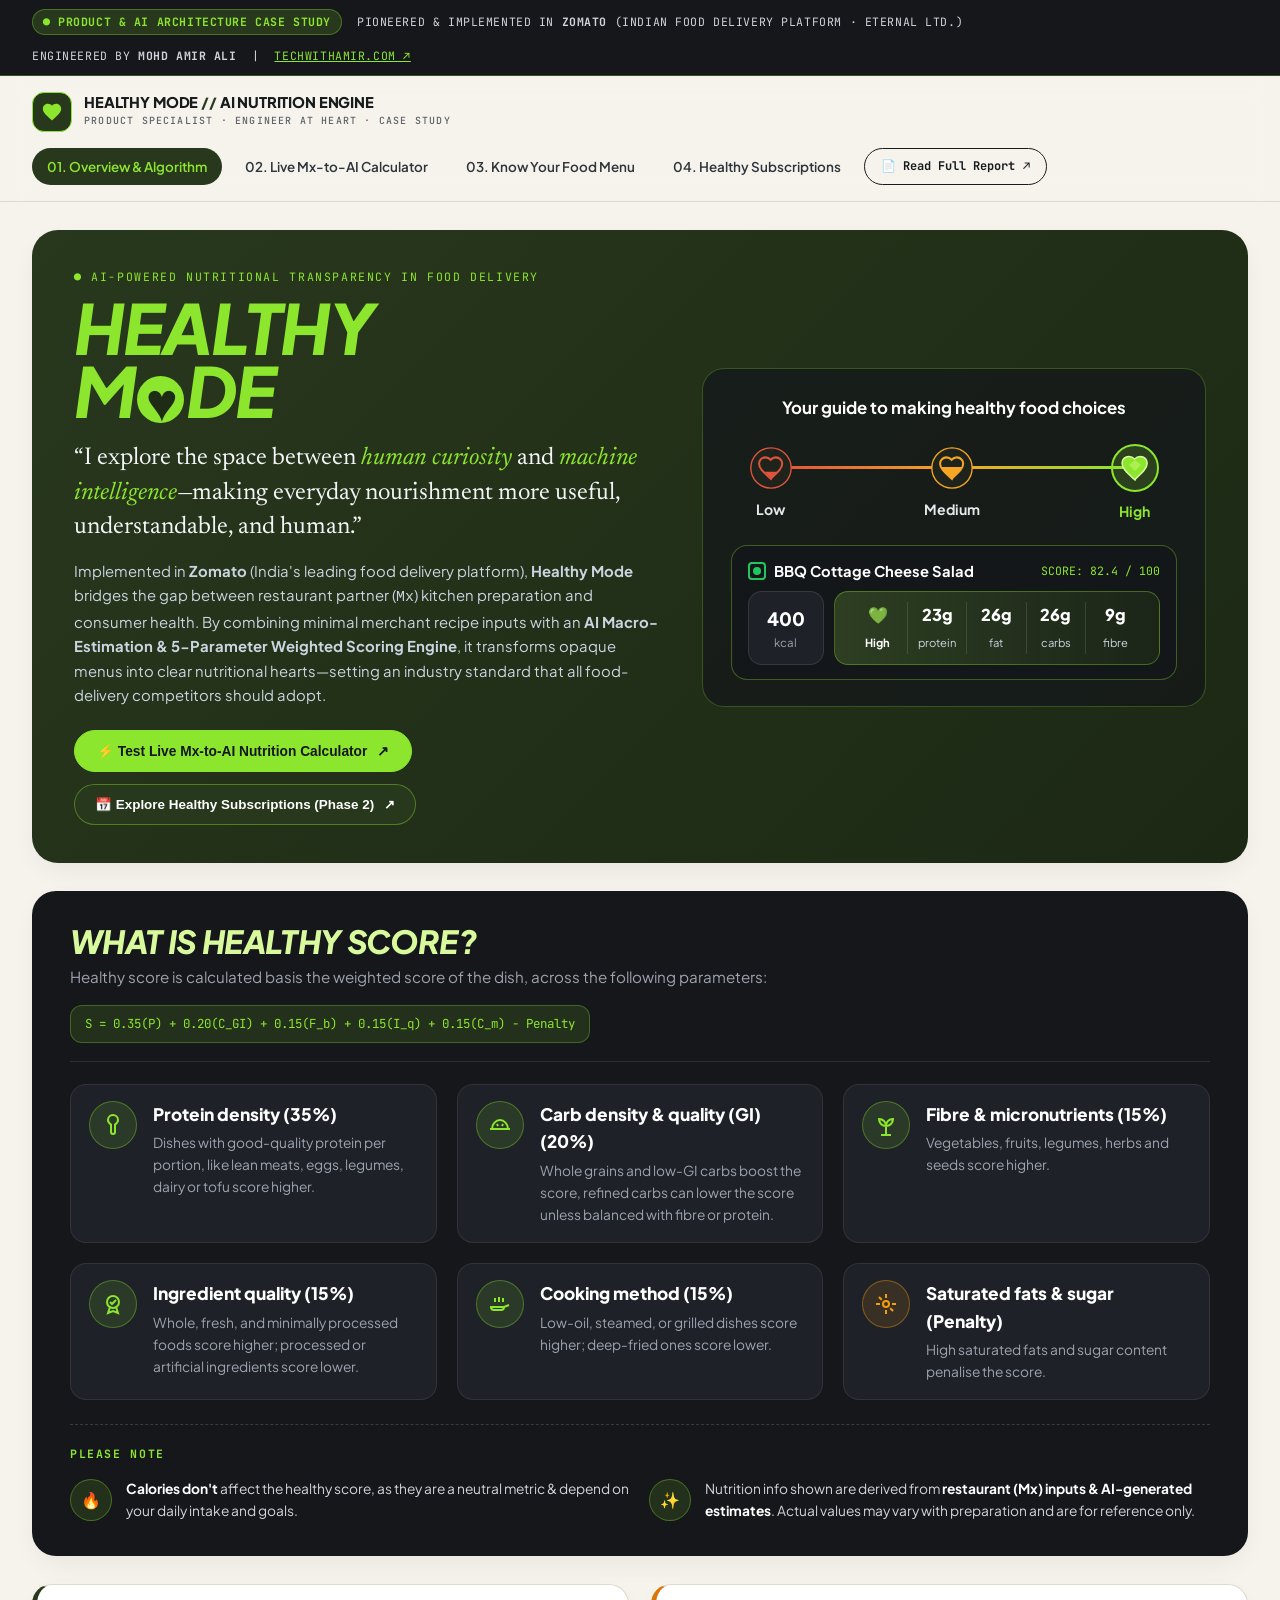
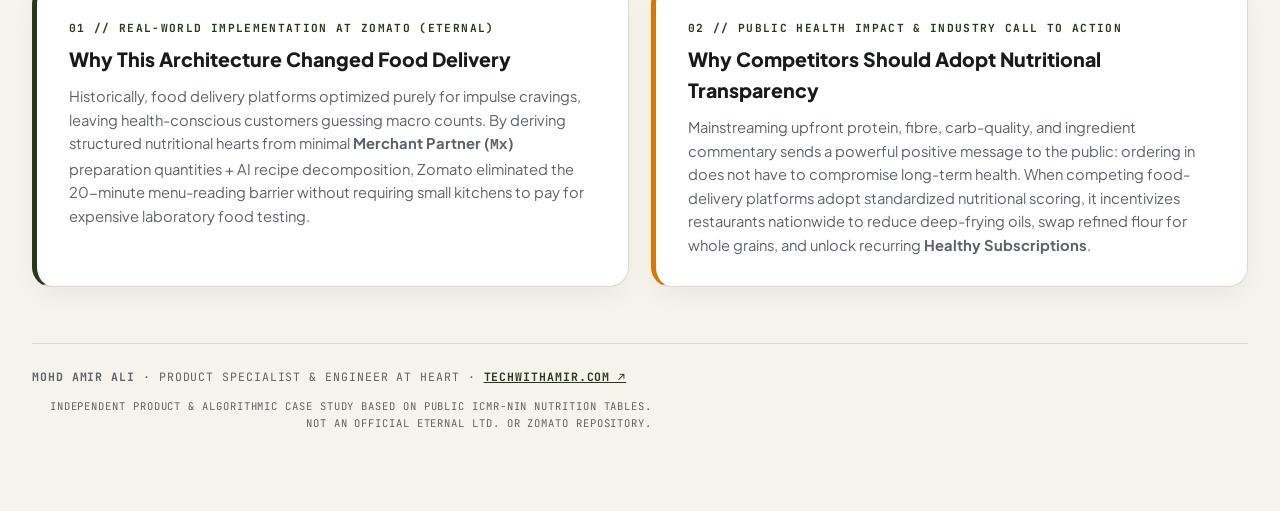
==== index.html @ 8ef33858 "Initial commit: HEALTHY MODE // AI Nutrition & Healthy Subscriptions Case Study Platform" ====
<!DOCTYPE html>
<html lang="en">
<head>
  <meta charset="utf-8" />
  <meta name="viewport" content="width=device-width, initial-scale=1.0" />
  <title>HEALTHY MODE // AI Nutritional Scoring &amp; Subscription Engine — Case Study by Mohd Amir Ali</title>
  <style>
@import url('https://fonts.googleapis.com/css2?family=Plus+Jakarta+Sans:ital,wght@0,400;0,500;0,600;0,700;0,800;1,700;1,800&family=Newsreader:ital,opsz,wght@0,6..72,400;0,6..72,500;0,6..72,600;1,6..72,400;1,6..72,500&family=JetBrains+Mono:wght@400;500;600;700&display=swap');

:root {
  /* Botanical Healthy Mode + Editorial Portfolio Palette */
  --bg-cream: #F6F3EC;           /* Warm Editorial Cream (techwithamir.com alignment) */
  --bg-surface: #FFFFFF;         /* Crisp White Card Surface */
  --bg-elevated: #EAE5D9;        /* Soft Sandstone Pill Surface */
  --forest-hero: #28381D;        /* Deep Botanical Olive Green (from Healthy Mode screenshots) */
  --forest-card: #324624;        /* Elevated Olive Green Container */
  --obsidian-card: #15171B;      /* Deep Charcoal Card (from Nutritional Info modal) */
  --obsidian-inner: #1E2228;     /* Inner Dark Pill Box */
  --lime-neon: #8CE62E;          /* Signature Healthy Mode Electric Lime Green */
  --lime-soft: rgba(140, 230, 46, 0.15);
  --amber-warn: #F59E0B;         /* 'To Consider' Amber Warning & Medium Heart */
  --red-low: #E0533C;            /* 'Low' Heart Orange-Red */
  --ink-dark: #181B1E;
  --ink-soft: #2E343B;
  --slate-muted: #5C6269;
  --border-hairline: #DED9CE;
  --border-strong: #C6C0B2;
  --radius-card: 20px;
  --radius-pill: 999px;
  --shadow-soft: 0 10px 30px -8px rgba(24, 27, 30, 0.08);
  --font-sans: 'Plus Jakarta Sans', -apple-system, BlinkMacSystemFont, 'Segoe UI', Roboto, sans-serif;
  --font-serif: 'Newsreader', 'Georgia', serif;
  --font-mono: 'JetBrains Mono', 'SFMono-Regular', Menlo, monospace;
}

* {
  box-sizing: border-box;
  margin: 0;
  padding: 0;
}

html, body {
  background-color: var(--bg-cream);
  color: var(--ink-dark);
  font-family: var(--font-sans);
  -webkit-font-smoothing: antialiased;
  line-height: 1.6;
  min-height: 100vh;
}

a {
  color: inherit;
  text-decoration: none;
  transition: all 0.2s ease;
}

/* ==========================================================================
   TOP INDUSTRY CONTEXT BAR
   ========================================================================== */
.context-top-bar {
  background-color: var(--obsidian-card);
  color: #D1D5DB;
  font-family: var(--font-mono);
  font-size: 0.72rem;
  letter-spacing: 0.05em;
  padding: 9px 32px;
  border-bottom: 1px solid rgba(140, 230, 46, 0.28);
}

.context-top-inner {
  max-width: 1340px;
  margin: 0 auto;
  display: flex;
  align-items: center;
  justify-content: space-between;
  flex-wrap: wrap;
  gap: 12px;
}

.lime-pill-badge {
  display: inline-flex;
  align-items: center;
  gap: 7px;
  background-color: rgba(140, 230, 46, 0.16);
  color: var(--lime-neon);
  padding: 3px 10px;
  border-radius: var(--radius-pill);
  border: 1px solid rgba(140, 230, 46, 0.35);
  font-weight: 700;
}

/* ==========================================================================
   HEADER NAVIGATION
   ========================================================================== */
.site-header {
  background-color: rgba(246, 243, 236, 0.92);
  backdrop-filter: blur(12px);
  border-bottom: 1px solid var(--border-hairline);
  position: sticky;
  top: 0;
  z-index: 100;
}

.header-inner {
  max-width: 1340px;
  margin: 0 auto;
  padding: 16px 32px;
  display: flex;
  align-items: center;
  justify-content: space-between;
  flex-wrap: wrap;
  gap: 16px;
}

.brand-lockup {
  display: flex;
  align-items: center;
  gap: 12px;
  cursor: pointer;
}

.brand-heart-badge {
  width: 40px;
  height: 40px;
  border-radius: 12px;
  background-color: var(--forest-hero);
  border: 1.5px solid var(--lime-neon);
  display: flex;
  align-items: center;
  justify-content: center;
  flex-shrink: 0;
}

.brand-text {
  display: flex;
  flex-direction: column;
}

.brand-name {
  font-size: 0.92rem;
  font-weight: 800;
  letter-spacing: -0.01em;
  color: var(--ink-dark);
  line-height: 1.15;
}

.brand-tagline {
  font-family: var(--font-mono);
  font-size: 0.62rem;
  font-weight: 500;
  letter-spacing: 0.12em;
  text-transform: uppercase;
  color: var(--slate-muted);
  margin-top: 2px;
}

.site-nav {
  display: flex;
  align-items: center;
  gap: 8px;
  flex-wrap: wrap;
}

.nav-link {
  font-size: 0.84rem;
  font-weight: 600;
  color: var(--ink-soft);
  padding: 8px 15px;
  border-radius: var(--radius-pill);
  cursor: pointer;
}

.nav-link:hover {
  background-color: var(--bg-elevated);
}

.nav-link.active {
  background-color: var(--forest-hero);
  color: var(--lime-neon);
}

.nav-cta {
  display: inline-flex;
  align-items: center;
  gap: 8px;
  padding: 8px 16px;
  border-radius: var(--radius-pill);
  border: 1px solid var(--ink-dark);
  font-family: var(--font-mono);
  font-size: 0.75rem;
  font-weight: 700;
  color: var(--ink-dark);
  background: transparent;
  cursor: pointer;
}

.nav-cta:hover {
  background-color: var(--ink-dark);
  color: var(--bg-cream);
}

/* ==========================================================================
   MAIN CONTAINER & HEALTHY MODE HERO BANNER (Matches IMG_2734.PNG)
   ========================================================================== */
.page-container {
  max-width: 1340px;
  margin: 0 auto;
  padding: 28px 32px 80px;
}

.healthy-hero-banner {
  background: linear-gradient(135deg, #28381D 0%, #1C2814 100%);
  border-radius: 26px;
  padding: 38px 42px;
  color: #FFFFFF;
  margin-bottom: 28px;
  box-shadow: var(--shadow-soft);
  display: grid;
  grid-template-columns: 1.08fr 0.92fr;
  gap: 36px;
  align-items: center;
}

@media (max-width: 980px) {
  .healthy-hero-banner {
    grid-template-columns: 1fr;
    padding: 28px 24px;
  }
}

.hm-display-logo {
  font-family: var(--font-sans);
  font-style: italic;
  font-weight: 800;
  font-size: clamp(2.8rem, 5.4vw, 4.4rem);
  line-height: 0.92;
  letter-spacing: -0.03em;
  color: var(--lime-neon);
  text-transform: uppercase;
  margin-bottom: 18px;
}

.hm-hero-lead {
  font-family: var(--font-serif);
  font-size: clamp(1.25rem, 1.9vw, 1.55rem);
  line-height: 1.42;
  color: #F3F4F6;
  margin-bottom: 14px;
}

.hm-hero-lead em {
  color: var(--lime-neon);
  font-style: italic;
}

.hm-hero-sub {
  font-size: 0.93rem;
  color: #CBD5E1;
  line-height: 1.65;
  margin-bottom: 22px;
}

/* 3-Heart Progress Scale Box (Matches "Your guide to making healthy food choices") */
.heart-scale-card {
  background-color: rgba(20, 23, 27, 0.72);
  border: 1px solid rgba(140, 230, 46, 0.28);
  border-radius: 22px;
  padding: 26px 28px;
}

.heart-scale-title {
  text-align: center;
  font-size: 1.05rem;
  font-weight: 700;
  color: #FFFFFF;
  margin-bottom: 22px;
}

.heart-track-row {
  position: relative;
  display: flex;
  align-items: center;
  justify-content: space-between;
  padding: 0 18px;
  margin-bottom: 22px;
}

.heart-track-line {
  position: absolute;
  left: 48px;
  right: 48px;
  top: 22px;
  height: 3px;
  background: linear-gradient(90deg, #E0533C 0%, #F5A623 50%, #8CE62E 100%);
  z-index: 1;
}

.heart-node {
  position: relative;
  z-index: 2;
  display: flex;
  flex-direction: column;
  align-items: center;
  gap: 8px;
  cursor: pointer;
}

.heart-node-label {
  font-size: 0.88rem;
  font-weight: 700;
  color: #E5E7EB;
}

/* Signature Dark Nutritional Info Pill (Matches IMG_2736.PNG & IMG_2737.PNG) */
.zomato-nutrition-card {
  background-color: var(--obsidian-card);
  color: #FFFFFF;
  border-radius: 22px;
  padding: 24px 26px;
  border: 1px solid rgba(255, 255, 255, 0.1);
  box-shadow: 0 18px 40px rgba(0, 0, 0, 0.32);
}

.dish-header-row {
  display: flex;
  align-items: center;
  gap: 10px;
  padding-bottom: 14px;
  border-bottom: 1px dashed rgba(255, 255, 255, 0.15);
  margin-bottom: 16px;
}

.veg-square {
  width: 18px;
  height: 18px;
  border: 2px solid #22C55E;
  border-radius: 4px;
  display: inline-flex;
  align-items: center;
  justify-content: center;
  flex-shrink: 0;
}

.veg-square::after {
  content: "";
  width: 8px;
  height: 8px;
  border-radius: 50%;
  background-color: #22C55E;
}

.nonveg-square {
  width: 18px;
  height: 18px;
  border: 2px solid #EF4444;
  border-radius: 4px;
  display: inline-flex;
  align-items: center;
  justify-content: center;
  flex-shrink: 0;
}

.nonveg-square::after {
  content: "";
  width: 8px;
  height: 8px;
  border-radius: 50%;
  background-color: #EF4444;
}

.macro-strip-container {
  display: flex;
  align-items: stretch;
  gap: 10px;
  margin-top: 10px;
  margin-bottom: 20px;
}

.kcal-neutral-box {
  background-color: var(--obsidian-inner);
  border: 1px solid rgba(255, 255, 255, 0.1);
  border-radius: 14px;
  padding: 10px 16px;
  display: flex;
  flex-direction: column;
  align-items: center;
  justify-content: center;
  min-width: 76px;
}

.kcal-neutral-box .num {
  font-size: 1.15rem;
  font-weight: 800;
  color: #FFFFFF;
}

.kcal-neutral-box .unit {
  font-size: 0.72rem;
  color: #9CA3AF;
}

.macros-green-pill {
  flex: 1;
  background: linear-gradient(90deg, rgba(50, 70, 36, 0.85) 0%, rgba(30, 42, 24, 0.75) 100%);
  border: 1px solid rgba(140, 230, 46, 0.35);
  border-radius: 14px;
  padding: 10px 14px;
  display: grid;
  grid-template-columns: repeat(5, 1fr);
  align-items: center;
  text-align: center;
}

.macro-col {
  border-right: 1px solid rgba(255, 255, 255, 0.12);
  padding: 0 4px;
}

.macro-col:last-child {
  border-right: none;
}

.macro-col .val {
  font-size: 1.02rem;
  font-weight: 800;
  color: #FFFFFF;
  display: block;
}

.macro-col .lbl {
  font-size: 0.7rem;
  color: #CBD5E1;
}

.commentary-heading {
  font-family: var(--font-mono);
  font-size: 0.7rem;
  font-weight: 700;
  letter-spacing: 0.14em;
  text-transform: uppercase;
  color: #9CA3AF;
  margin-bottom: 10px;
}

.commentary-item {
  display: flex;
  align-items: flex-start;
  gap: 10px;
  font-size: 0.88rem;
  margin-bottom: 8px;
  color: #D1D5DB;
}

/* ==========================================================================
   PARAMETER BREAKDOWN CARDS (Matches IMG_2734.PNG & IMG_2735.PNG)
   ========================================================================== */
.params-dark-section {
  background-color: var(--obsidian-card);
  color: #FFFFFF;
  border-radius: 24px;
  padding: 34px 38px;
  margin-bottom: 28px;
  box-shadow: var(--shadow-soft);
}

.params-grid {
  display: grid;
  grid-template-columns: repeat(auto-fit, minmax(340px, 1fr));
  gap: 20px;
  margin-top: 22px;
}

.param-row-card {
  display: flex;
  align-items: flex-start;
  gap: 16px;
  padding: 16px 18px;
  border-radius: 16px;
  background-color: var(--obsidian-inner);
  border: 1px solid rgba(255, 255, 255, 0.08);
  transition: border-color 0.2s ease, transform 0.2s ease;
}

.param-row-card:hover {
  border-color: var(--lime-neon);
  transform: translateY(-2px);
}

.param-circle-icon {
  width: 48px;
  height: 48px;
  border-radius: 50%;
  background-color: rgba(140, 230, 46, 0.12);
  border: 1px solid rgba(140, 230, 46, 0.35);
  display: flex;
  align-items: center;
  justify-content: center;
  color: var(--lime-neon);
  flex-shrink: 0;
}

/* ==========================================================================
   EDITORIAL CARDS, TABLES, AND SLIDERS
   ========================================================================== */
.editorial-card {
  background-color: var(--bg-surface);
  border: 1px solid var(--border-hairline);
  border-radius: var(--radius-card);
  padding: 28px 32px;
  margin-bottom: 24px;
  box-shadow: var(--shadow-soft);
}

.eyebrow-label {
  display: inline-block;
  font-family: var(--font-mono);
  font-size: 0.7rem;
  font-weight: 700;
  letter-spacing: 0.12em;
  text-transform: uppercase;
  color: var(--forest-hero);
  margin-bottom: 6px;
}

.btn-primary-lime {
  display: inline-flex;
  align-items: center;
  gap: 10px;
  padding: 12px 22px;
  border-radius: var(--radius-pill);
  background-color: var(--lime-neon);
  color: #14171A;
  font-weight: 800;
  font-size: 0.86rem;
  border: 1px solid var(--lime-neon);
  cursor: pointer;
}

.btn-primary-lime:hover {
  background-color: #9BEF38;
  transform: translateY(-1px);
}

.btn-secondary-dark {
  display: inline-flex;
  align-items: center;
  gap: 10px;
  padding: 12px 20px;
  border-radius: var(--radius-pill);
  background-color: var(--forest-hero);
  color: #FFFFFF;
  font-weight: 700;
  font-size: 0.84rem;
  border: 1px solid rgba(140, 230, 46, 0.4);
  cursor: pointer;
}

.btn-secondary-dark:hover {
  background-color: var(--obsidian-card);
  border-color: var(--lime-neon);
}

.editorial-table {
  width: 100%;
  border-collapse: collapse;
  border-radius: 14px;
  overflow: hidden;
  border: 1px solid var(--border-hairline);
}

.editorial-table th {
  text-align: left;
  padding: 12px 16px;
  font-family: var(--font-mono);
  font-size: 0.7rem;
  font-weight: 700;
  text-transform: uppercase;
  letter-spacing: 0.1em;
  background-color: var(--bg-elevated);
  color: var(--ink-soft);
  border-bottom: 1px solid var(--border-hairline);
}

.editorial-table td {
  padding: 12px 16px;
  border-bottom: 1px solid var(--border-hairline);
  font-size: 0.88rem;
}

.mono-cell {
  font-family: var(--font-mono);
  font-size: 0.8rem;
}

/* Modal Backdrop */
.dish-modal-backdrop {
  position: fixed;
  inset: 0;
  background-color: rgba(15, 18, 22, 0.78);
  backdrop-filter: blur(6px);
  z-index: 999;
  display: none;
  align-items: center;
  justify-content: center;
  padding: 20px;
}

.dish-modal-backdrop.open {
  display: flex;
}

.site-footer {
  border-top: 1px solid var(--border-hairline);
  margin-top: 56px;
  padding-top: 24px;
  display: flex;
  justify-content: space-between;
  font-family: var(--font-mono);
  font-size: 0.72rem;
  letter-spacing: 0.08em;
  text-transform: uppercase;
  color: var(--slate-muted);
  flex-wrap: wrap;
  gap: 12px;
}

    .tab-section { display: none; }
    .tab-section.active { display: block; }
    .ing-slider-row {
      display: grid;
      grid-template-columns: 1.4fr 1.6fr 75px;
      align-items: center;
      gap: 12px;
      padding: 10px 14px;
      background-color: var(--bg-cream);
      border: 1px solid var(--border-hairline);
      border-radius: 12px;
      margin-bottom: 8px;
    }
    .sub-day-card {
      background-color: var(--bg-surface);
      border: 1px solid var(--border-hairline);
      border-radius: 16px;
      padding: 18px 20px;
      transition: border-color 0.2s ease, transform 0.2s ease;
    }
    .sub-day-card:hover {
      border-color: var(--forest-hero);
      transform: translateY(-2px);
    }
  </style>
</head>
<body>

  <!-- Top Industry Context & Portfolio Attribution Bar -->
  <div class="context-top-bar">
    <div class="context-top-inner">
      <div>
        <span class="lime-pill-badge">● PRODUCT &amp; AI ARCHITECTURE CASE STUDY</span>
        &nbsp;PIONEERED &amp; IMPLEMENTED IN <strong>ZOMATO</strong> (INDIAN FOOD DELIVERY PLATFORM · ETERNAL LTD.)
      </div>
      <div>
        ENGINEERED BY <strong>MOHD AMIR ALI</strong> &nbsp;|&nbsp;
        <a href="https://techwithamir.com" target="_blank" style="color: var(--lime-neon); text-decoration: underline;">TECHWITHAMIR.COM ↗</a>
      </div>
    </div>
  </div>

  <!-- Main Header -->
  <header class="site-header">
    <div class="header-inner">
      <a onclick="switchTab('overview')" class="brand-lockup">
        <div class="brand-heart-badge">
          <svg width="22" height="22" viewBox="0 0 24 24" fill="#8CE62E">
            <path d="M12 21.35l-1.45-1.32C5.4 15.36 2 12.28 2 8.5 2 5.42 4.42 3 7.5 3c1.74 0 3.41.81 4.5 2.09C13.09 3.81 14.76 3 16.5 3 19.58 3 22 5.42 22 8.5c0 3.78-3.4 6.86-8.55 11.54L12 21.35z"/>
          </svg>
        </div>
        <div class="brand-text">
          <span class="brand-name">HEALTHY MODE <span style="color: var(--forest-hero);">//</span> AI NUTRITION ENGINE</span>
          <span class="brand-tagline">Product Specialist · Engineer at Heart · Case Study</span>
        </div>
      </a>

      <nav class="site-nav">
        <a id="nav-overview" onclick="switchTab('overview')" class="nav-link active">01. Overview &amp; Algorithm</a>
        <a id="nav-calculator" onclick="switchTab('calculator')" class="nav-link">02. Live Mx-to-AI Calculator</a>
        <a id="nav-explorer" onclick="switchTab('explorer')" class="nav-link">03. Know Your Food Menu</a>
        <a id="nav-subscription" onclick="switchTab('subscription')" class="nav-link">04. Healthy Subscriptions</a>
        <a href="Product_Case_Study_Report.html" class="nav-cta">📄 Read Full Report <span>↗</span></a>
      </nav>
    </div>
  </header>

  <main class="page-container">

    <!-- ================= TAB 1: OVERVIEW & HEALTHY SCORE ALGORITHM ================= -->
    <div id="tab-overview" class="tab-section active">

      <!-- Botanical Olive Hero Banner (Matches IMG_2734.PNG) -->
      <section class="healthy-hero-banner">
        <div>
          <div style="font-family: var(--font-mono); font-size: 0.72rem; letter-spacing: 0.14em; color: var(--lime-neon); margin-bottom: 8px;">
            ● AI-POWERED NUTRITIONAL TRANSPARENCY IN FOOD DELIVERY
          </div>
          <div class="hm-display-logo">
            HEALTHY<br/>M<span style="display:inline-flex; align-items:center; justify-content:center; width:0.88em; height:0.88em; background:#8CE62E; color:#1E2B15; border-radius:50%; font-style:normal; font-size:0.78em; vertical-align:middle; margin:0 2px;">♥</span>DE
          </div>
          <p class="hm-hero-lead">
            “I explore the space between <em>human curiosity</em> and <em>machine intelligence</em>—making everyday nourishment more useful, understandable, and human.”
          </p>
          <p class="hm-hero-sub">
            Implemented in <strong>Zomato</strong> (India's leading food delivery platform), <strong>Healthy Mode</strong> bridges the gap between restaurant partner (<code>Mx</code>) kitchen preparation and consumer health. By combining minimal merchant recipe inputs with an <strong>AI Macro-Estimation &amp; 5-Parameter Weighted Scoring Engine</strong>, it transforms opaque menus into clear nutritional hearts—setting an industry standard that all food-delivery competitors should adopt.
          </p>
          <div style="display: flex; gap: 12px; flex-wrap: wrap;">
            <button type="button" onclick="switchTab('calculator')" class="btn-primary-lime">
              <span>⚡ Test Live Mx-to-AI Nutrition Calculator</span>
              <span>↗</span>
            </button>
            <button type="button" onclick="switchTab('subscription')" class="btn-secondary-dark">
              <span>📅 Explore Healthy Subscriptions (Phase 2)</span>
              <span>↗</span>
            </button>
          </div>
        </div>

        <!-- Right: 3-Heart Scale Card + Featured Dish Card Preview (Matches IMG_2734.PNG) -->
        <div>
          <div class="heart-scale-card" style="margin-bottom: 18px;">
            <div class="heart-scale-title">Your guide to making healthy food choices</div>
            <div class="heart-track-row">
              <div class="heart-track-line"></div>
              <!-- Low Heart (Quarter Filled Orange-Red) -->
              <div class="heart-node" onclick="switchTab('explorer'); filterMenuByTier('Low')">
                <svg width="44" height="44" viewBox="0 0 48 48">
                  <circle cx="24" cy="24" r="22" fill="#1E241B" stroke="#E0533C" stroke-width="1.5"/>
                  <path d="M24 36l-1.8-1.6C15.4 28.2 11 24.2 11 19.3 11 15.4 14 12.4 17.9 12.4c2.2 0 4.3 1 5.7 2.6 1.4-1.6 3.5-2.6 5.7-2.6 3.9 0 6.9 3 6.9 6.9 0 4.9-4.4 8.9-11.2 15.1L24 36z" fill="none" stroke="#E0533C" stroke-width="2.2"/>
                  <path d="M17 28 C20 31, 23 34, 24 35 C25 34, 28 31, 31 28 Z" fill="#E0533C"/>
                </svg>
                <span class="heart-node-label">Low</span>
              </div>

              <!-- Medium Heart (Half Filled Amber-Gold) -->
              <div class="heart-node" onclick="switchTab('explorer'); filterMenuByTier('Medium')">
                <svg width="44" height="44" viewBox="0 0 48 48">
                  <circle cx="24" cy="24" r="22" fill="#1E241B" stroke="#F5A623" stroke-width="1.5"/>
                  <defs>
                    <clipPath id="halfHeart">
                      <rect x="0" y="23" width="48" height="25"/>
                    </clipPath>
                  </defs>
                  <path d="M24 36l-1.8-1.6C15.4 28.2 11 24.2 11 19.3 11 15.4 14 12.4 17.9 12.4c2.2 0 4.3 1 5.7 2.6 1.4-1.6 3.5-2.6 5.7-2.6 3.9 0 6.9 3 6.9 6.9 0 4.9-4.4 8.9-11.2 15.1L24 36z" fill="#F5A623" clip-path="url(#halfHeart)"/>
                  <path d="M24 36l-1.8-1.6C15.4 28.2 11 24.2 11 19.3 11 15.4 14 12.4 17.9 12.4c2.2 0 4.3 1 5.7 2.6 1.4-1.6 3.5-2.6 5.7-2.6 3.9 0 6.9 3 6.9 6.9 0 4.9-4.4 8.9-11.2 15.1L24 36z" fill="none" stroke="#F5A623" stroke-width="2.2"/>
                </svg>
                <span class="heart-node-label">Medium</span>
              </div>

              <!-- High Heart (Glowing Lime-Green Faceted Full Heart) -->
              <div class="heart-node" onclick="switchTab('explorer'); filterMenuByTier('High')">
                <svg width="48" height="48" viewBox="0 0 48 48">
                  <circle cx="24" cy="24" r="23" fill="rgba(140,230,46,0.18)" stroke="#8CE62E" stroke-width="2"/>
                  <path d="M24 36l-1.8-1.6C15.4 28.2 11 24.2 11 19.3 11 15.4 14 12.4 17.9 12.4c2.2 0 4.3 1 5.7 2.6 1.4-1.6 3.5-2.6 5.7-2.6 3.9 0 6.9 3 6.9 6.9 0 4.9-4.4 8.9-11.2 15.1L24 36z" fill="#8CE62E" stroke="#D9F99D" stroke-width="1.5"/>
                  <polygon points="24,16 18,21 24,27 30,21" fill="#BEF264" opacity="0.65"/>
                </svg>
                <span class="heart-node-label" style="color: var(--lime-neon);">High</span>
              </div>
            </div>

            <!-- Sample Macro Pill from IMG_2734.PNG & IMG_2737.PNG -->
            <div style="background: #14171A; border-radius: 16px; padding: 14px 16px; border: 1px solid rgba(140,230,46,0.35);">
              <div style="display: flex; align-items: center; justify-content: space-between; margin-bottom: 8px;">
                <span style="display: inline-flex; align-items: center; gap: 8px; font-weight: 700; font-size: 0.92rem;">
                  <span class="veg-square"></span> BBQ Cottage Cheese Salad
                </span>
                <span style="font-family: var(--font-mono); font-size: 0.72rem; color: var(--lime-neon);">SCORE: 82.4 / 100</span>
              </div>
              <div class="macro-strip-container" style="margin: 0;">
                <div class="kcal-neutral-box">
                  <span class="num">400</span>
                  <span class="unit">kcal</span>
                </div>
                <div class="macros-green-pill">
                  <div class="macro-col">
                    <span class="val" style="color: var(--lime-neon);">💚</span>
                    <span class="lbl" style="color: #FFF; font-weight: 700;">High</span>
                  </div>
                  <div class="macro-col">
                    <span class="val">23g</span>
                    <span class="lbl">protein</span>
                  </div>
                  <div class="macro-col">
                    <span class="val">26g</span>
                    <span class="lbl">fat</span>
                  </div>
                  <div class="macro-col">
                    <span class="val">26g</span>
                    <span class="lbl">carbs</span>
                  </div>
                  <div class="macro-col">
                    <span class="val">9g</span>
                    <span class="lbl">fibre</span>
                  </div>
                </div>
              </div>
            </div>
          </div>
        </div>
      </section>

      <!-- Dark Parameter Breakdown Section (Matches IMG_2734.PNG & IMG_2735.PNG) -->
      <section class="params-dark-section">
        <div style="display: flex; align-items: flex-end; justify-content: space-between; flex-wrap: wrap; gap: 16px; border-bottom: 1px solid rgba(255,255,255,0.1); padding-bottom: 18px;">
          <div>
            <div style="font-style: italic; font-weight: 800; font-size: 2rem; color: #D9F99D; line-height: 1.05; letter-spacing: -0.02em;">
              WHAT IS HEALTHY SCORE?
            </div>
            <p style="color: #9CA3AF; font-size: 0.95rem; margin-top: 6px;">
              Healthy score is calculated basis the weighted score of the dish, across the following parameters:
            </p>
          </div>
          <div style="font-family: var(--font-mono); font-size: 0.78rem; background: rgba(140,230,46,0.12); color: var(--lime-neon); padding: 8px 14px; border-radius: 12px; border: 1px solid rgba(140,230,46,0.3);">
            S = 0.35(P) + 0.20(C_GI) + 0.15(F_b) + 0.15(I_q) + 0.15(C_m) − Penalty
          </div>
        </div>

        <div class="params-grid">
          <div class="param-row-card">
            <div class="param-circle-icon">
              <svg width="24" height="24" viewBox="0 0 24 24" fill="none" stroke="currentColor" stroke-width="2"><path d="M12 2a5 5 0 0 1 5 5c0 2-1.5 3.5-3 4.5V19a2 2 0 0 1-4 0v-7.5C8.5 10.5 7 9 7 7a5 5 0 0 1 5-5z"/></svg>
            </div>
            <div>
              <h3 style="font-size: 1.08rem; font-weight: 800; color: #FFFFFF;">Protein density (35%)</h3>
              <p style="font-size: 0.86rem; color: #9CA3AF; margin-top: 4px;">
                Dishes with good-quality protein per portion, like lean meats, eggs, legumes, dairy or tofu score higher.
              </p>
            </div>
          </div>

          <div class="param-row-card">
            <div class="param-circle-icon">
              <svg width="24" height="24" viewBox="0 0 24 24" fill="none" stroke="currentColor" stroke-width="2"><path d="M2 16h20M4 16c0-5 4-9 8-9s8 4 8 9M9 11l1 2M15 11l-1 2"/></svg>
            </div>
            <div>
              <h3 style="font-size: 1.08rem; font-weight: 800; color: #FFFFFF;">Carb density &amp; quality (GI) (20%)</h3>
              <p style="font-size: 0.86rem; color: #9CA3AF; margin-top: 4px;">
                Whole grains and low-GI carbs boost the score, refined carbs can lower the score unless balanced with fibre or protein.
              </p>
            </div>
          </div>

          <div class="param-row-card">
            <div class="param-circle-icon">
              <svg width="24" height="24" viewBox="0 0 24 24" fill="none" stroke="currentColor" stroke-width="2"><path d="M12 22v-9M12 13c-4 0-7-3-7-7 4 0 7 3 7 7zM12 13c4 0 7-3 7-7-4 0-7 3-7 7zM7 22h10"/></svg>
            </div>
            <div>
              <h3 style="font-size: 1.08rem; font-weight: 800; color: #FFFFFF;">Fibre &amp; micronutrients (15%)</h3>
              <p style="font-size: 0.86rem; color: #9CA3AF; margin-top: 4px;">
                Vegetables, fruits, legumes, herbs and seeds score higher.
              </p>
            </div>
          </div>

          <div class="param-row-card">
            <div class="param-circle-icon">
              <svg width="24" height="24" viewBox="0 0 24 24" fill="none" stroke="currentColor" stroke-width="2"><circle cx="12" cy="10" r="6"/><path d="M9 10l2 2 4-4M9 15l-2 6 5-2 5 2-2-6"/></svg>
            </div>
            <div>
              <h3 style="font-size: 1.08rem; font-weight: 800; color: #FFFFFF;">Ingredient quality (15%)</h3>
              <p style="font-size: 0.86rem; color: #9CA3AF; margin-top: 4px;">
                Whole, fresh, and minimally processed foods score higher; processed or artificial ingredients score lower.
              </p>
            </div>
          </div>

          <div class="param-row-card">
            <div class="param-circle-icon">
              <svg width="24" height="24" viewBox="0 0 24 24" fill="none" stroke="currentColor" stroke-width="2"><path d="M3 15h13a3 3 0 0 1-3 3H6a3 3 0 0 1-3-3zM16 15l5-2M7 10V6M11 10V5M15 10V6"/></svg>
            </div>
            <div>
              <h3 style="font-size: 1.08rem; font-weight: 800; color: #FFFFFF;">Cooking method (15%)</h3>
              <p style="font-size: 0.86rem; color: #9CA3AF; margin-top: 4px;">
                Low-oil, steamed, or grilled dishes score higher; deep-fried ones score lower.
              </p>
            </div>
          </div>

          <div class="param-row-card">
            <div class="param-circle-icon" style="color: #F59E0B; border-color: rgba(245,158,11,0.4); background: rgba(245,158,11,0.12);">
              <svg width="24" height="24" viewBox="0 0 24 24" fill="none" stroke="currentColor" stroke-width="2"><circle cx="12" cy="12" r="3"/><path d="M12 2v4M12 18v4M4.93 4.93l2.83 2.83M16.24 16.24l2.83 2.83M2 12h4M18 12h4"/></svg>
            </div>
            <div>
              <h3 style="font-size: 1.08rem; font-weight: 800; color: #FFFFFF;">Saturated fats &amp; sugar (Penalty)</h3>
              <p style="font-size: 0.86rem; color: #9CA3AF; margin-top: 4px;">
                High saturated fats and sugar content penalise the score.
              </p>
            </div>
          </div>
        </div>

        <!-- PLEASE NOTE Strip (Matches IMG_2735.PNG) -->
        <div style="margin-top: 24px; padding-top: 20px; border-top: 1px dashed rgba(255,255,255,0.15);">
          <div style="font-family: var(--font-mono); font-size: 0.72rem; font-weight: 700; letter-spacing: 0.14em; color: var(--lime-neon); margin-bottom: 14px;">
            PLEASE NOTE
          </div>
          <div style="display: grid; grid-template-columns: repeat(auto-fit, minmax(320px, 1fr)); gap: 18px;">
            <div style="display: flex; align-items: center; gap: 14px;">
              <div class="param-circle-icon" style="width: 42px; height: 42px;">🔥</div>
              <p style="font-size: 0.86rem; color: #D1D5DB;">
                <strong style="color: #FFFFFF;">Calories don't</strong> affect the healthy score, as they are a neutral metric &amp; depend on your daily intake and goals.
              </p>
            </div>
            <div style="display: flex; align-items: center; gap: 14px;">
              <div class="param-circle-icon" style="width: 42px; height: 42px;">✨</div>
              <p style="font-size: 0.86rem; color: #D1D5DB;">
                Nutrition info shown are derived from <strong style="color: #FFFFFF;">restaurant (Mx) inputs &amp; AI-generated estimates</strong>. Actual values may vary with preparation and are for reference only.
              </p>
            </div>
          </div>
        </div>
      </section>

      <!-- Industry Impact & Why Competitors Should Adopt This Setup -->
      <section style="display: grid; grid-template-columns: repeat(auto-fit, minmax(360px, 1fr)); gap: 22px;">
        <div class="editorial-card" style="margin-bottom: 0; border-left: 5px solid var(--forest-hero);">
          <span class="eyebrow-label">01 // REAL-WORLD IMPLEMENTATION AT ZOMATO (ETERNAL)</span>
          <h3 style="font-size: 1.22rem; font-weight: 800; margin-bottom: 10px;">Why This Architecture Changed Food Delivery</h3>
          <p style="font-size: 0.92rem; color: var(--slate-muted);">
            Historically, food delivery platforms optimized purely for impulse cravings, leaving health-conscious customers guessing macro counts. By deriving structured nutritional hearts from minimal <strong>Merchant Partner (<code>Mx</code>)</strong> preparation quantities + AI recipe decomposition, Zomato eliminated the 20-minute menu-reading barrier without requiring small kitchens to pay for expensive laboratory food testing.
          </p>
        </div>

        <div class="editorial-card" style="margin-bottom: 0; border-left: 5px solid #D97706;">
          <span class="eyebrow-label">02 // PUBLIC HEALTH IMPACT &amp; INDUSTRY CALL TO ACTION</span>
          <h3 style="font-size: 1.22rem; font-weight: 800; margin-bottom: 10px;">Why Competitors Should Adopt Nutritional Transparency</h3>
          <p style="font-size: 0.92rem; color: var(--slate-muted);">
            Mainstreaming upfront protein, fibre, carb-quality, and ingredient commentary sends a powerful positive message to the public: ordering in does not have to compromise long-term health. When competing food-delivery platforms adopt standardized nutritional scoring, it incentivizes restaurants nationwide to reduce deep-frying oils, swap refined flour for whole grains, and unlock recurring <strong>Healthy Subscriptions</strong>.
          </p>
        </div>
      </section>
    </div>

    <!-- ================= TAB 2: LIVE Mx-TO-AI NUTRITION & HEART CALCULATOR ================= -->
    <div id="tab-calculator" class="tab-section">
      <div class="editorial-card" style="background: var(--forest-hero); color: #FFFFFF; padding: 24px 30px; margin-bottom: 24px;">
        <div style="display: flex; align-items: center; justify-content: space-between; flex-wrap: wrap; gap: 16px;">
          <div>
            <span style="font-family: var(--font-mono); font-size: 0.72rem; color: var(--lime-neon); letter-spacing: 0.12em;">02 // TRANSPARENT STEP-BY-STEP MATHEMATICAL ENGINE</span>
            <h2 style="font-size: 1.55rem; font-weight: 800; margin-top: 4px;">Live Merchant (<code>Mx</code>) Input → AI Nutritional Heart Calculator</h2>
            <p style="font-size: 0.9rem; color: #D1D5DB; margin-top: 4px;">
              Select any restaurant dish below or drag the <code>Mx</code> ingredient gram sliders to see every mathematical calculation behind the macros and Healthy Score in real time.
            </p>
          </div>
          <div>
            <select id="calc-preset-select" onchange="loadPresetIntoCalculator(this.value)" style="padding: 11px 16px; border-radius: 12px; background: #14171A; color: var(--lime-neon); border: 1px solid var(--lime-neon); font-family: var(--font-sans); font-weight: 700; font-size: 0.9rem; cursor: pointer;"></select>
          </div>
        </div>
      </div>

      <div style="display: grid; grid-template-columns: 1.05fr 0.95fr; gap: 24px; align-items: start; margin-bottom: 24px;">
        <!-- Left Column: Mx Preparation Inputs (Ingredients in Grams + Cooking Method) -->
        <div class="editorial-card" style="margin-bottom: 0;">
          <div style="display: flex; justify-content: space-between; align-items: center; margin-bottom: 14px; padding-bottom: 10px; border-bottom: 1px solid var(--border-hairline);">
            <div>
              <span class="eyebrow-label">STEP 1 // MERCHANT PARTNER (Mx) KITCHEN INPUTS</span>
              <h3 style="font-size: 1.15rem; font-weight: 800;">Approximate Preparation Quantities (Grams)</h3>
            </div>
            <span id="calc-total-weight" style="font-family: var(--font-mono); font-size: 0.78rem; font-weight: 700; background: var(--bg-elevated); padding: 4px 10px; border-radius: 999px;">361g Serving</span>
          </div>

          <div style="margin-bottom: 16px;">
            <label style="display: block; font-family: var(--font-mono); font-size: 0.72rem; font-weight: 700; margin-bottom: 6px;">COOKING METHOD (15% WEIGHT + OIL ABSORPTION FACTOR):</label>
            <select id="calc-cooking-method" onchange="recalculateLiveDish()" style="width: 100%; padding: 10px 14px; border-radius: 10px; border: 1px solid var(--border-strong); background: var(--bg-cream); font-weight: 600; font-size: 0.9rem;">
              <option value="grilled">Grilled / Roasted (Low-Oil · Score: 92/100)</option>
              <option value="steamed">Steamed / Poached / Raw Toss (Zero Added Oil · Score: 98/100)</option>
              <option value="sauteed">Pan-Sautéed / Light Tadka (Moderate Oil · Score: 74/100)</option>
              <option value="curry_simmer">Rich Gravy Simmer (High Butter/Cream · Score: 48/100)</option>
              <option value="deep_fried">Deep-Fried in Oil (High Oil Absorption · Score: 18/100)</option>
            </select>
          </div>

          <div id="calc-sliders-container"></div>
        </div>

        <!-- Right Column: Live Customer UI Card Preview (Matches IMG_2736.PNG & IMG_2737.PNG) -->
        <div>
          <div class="zomato-nutrition-card">
            <div class="dish-header-row">
              <span id="card-veg-icon" class="veg-square"></span>
              <h3 id="card-dish-title" style="font-size: 1.22rem; font-weight: 800; color: #FFFFFF;">BBQ Cottage Cheese Salad</h3>
            </div>

            <div style="font-size: 1rem; font-weight: 700; color: #FFFFFF; margin-bottom: 8px;">
              Nutritional info*
            </div>

            <div class="macro-strip-container">
              <div class="kcal-neutral-box">
                <span class="num" id="card-kcal">400</span>
                <span class="unit">kcal</span>
              </div>
              <div class="macros-green-pill" id="card-macro-pill">
                <div class="macro-col">
                  <span class="val" id="card-heart-icon">💚</span>
                  <span class="lbl" id="card-tier-label" style="color: #FFFFFF; font-weight: 700;">High</span>
                </div>
                <div class="macro-col">
                  <span class="val" id="card-prot">23g</span>
                  <span class="lbl">protein</span>
                </div>
                <div class="macro-col">
                  <span class="val" id="card-fat">26g</span>
                  <span class="lbl">fat</span>
                </div>
                <div class="macro-col">
                  <span class="val" id="card-carbs">26g</span>
                  <span class="lbl">carbs</span>
                </div>
                <div class="macro-col">
                  <span class="val" id="card-fibre">9g</span>
                  <span class="lbl">fibre</span>
                </div>
              </div>
            </div>

            <div style="margin-bottom: 16px;">
              <div class="commentary-heading">WHAT MAKES THIS HEALTHY</div>
              <div id="card-pros-list"></div>
            </div>

            <div style="padding-top: 14px; border-top: 1px dashed rgba(255,255,255,0.14);">
              <div class="commentary-heading">TO CONSIDER</div>
              <div id="card-cons-list"></div>
            </div>

            <div style="margin-top: 16px; padding-top: 12px; border-top: 1px solid rgba(255,255,255,0.08); display: flex; justify-content: space-between; align-items: center; font-family: var(--font-mono); font-size: 0.74rem;">
              <span id="card-score-numeric" style="color: var(--lime-neon); font-weight: 700;">WEIGHTED HEALTHY SCORE: 82.4 / 100</span>
              <span id="card-sub-badge" style="background: rgba(140,230,46,0.18); color: var(--lime-neon); padding: 3px 10px; border-radius: 999px;">✓ SUBSCRIPTION ELIGIBLE</span>
            </div>
          </div>

          <p style="font-size: 0.8rem; color: var(--slate-muted); margin-top: 12px; padding: 0 8px;">
            * Nutritional info is derived from restaurant (<code>Mx</code>) inputs &amp; AI-generated estimates (ICMR-NIN Food Composition Tables), but may vary with preparation style, ingredients, etc.
          </p>
        </div>
      </div>

      <!-- Bottom Full-Width Card: Step-by-Step Mathematical Proof Table -->
      <div class="editorial-card">
        <span class="eyebrow-label">STEP 2 &amp; STEP 3 // COMPLETE MATHEMATICAL TRANSPARENCY FOR CUSTOMERS</span>
        <h3 style="font-size: 1.25rem; font-weight: 800; margin-bottom: 14px;">Exact Sub-Score Equations &amp; Ingredient Gram-to-Macro Derivation</h3>

        <div id="math-equation-strip" style="background: var(--obsidian-card); color: #F3F4F6; border-radius: 14px; padding: 16px 20px; font-family: var(--font-mono); font-size: 0.82rem; margin-bottom: 20px; line-height: 1.7;"></div>

        <div style="overflow-x: auto;">
          <table class="editorial-table">
            <thead>
              <tr>
                <th>Mx Ingredient</th>
                <th>Prep Weight (g)</th>
                <th>Protein (g)</th>
                <th>Fat (g)</th>
                <th>Carbs (g)</th>
                <th>Fibre (g)</th>
                <th>Energy (kcal)</th>
              </tr>
            </thead>
            <tbody id="math-breakdown-tbody"></tbody>
          </table>
        </div>
      </div>
    </div>

    <!-- ================= TAB 3: CUSTOMER "KNOW YOUR FOOD BETTER" MENU EXPLORER ================= -->
    <div id="tab-explorer" class="tab-section">
      <div class="editorial-card" style="padding: 22px 28px; margin-bottom: 24px;">
        <div style="display: flex; align-items: center; justify-content: space-between; flex-wrap: wrap; gap: 16px;">
          <div>
            <span class="eyebrow-label">03 // CUSTOMER DISCOVERY EXPERIENCE</span>
            <h2 style="font-size: 1.45rem; font-weight: 800;">Know Your Food Better — Healthy Mode Menu</h2>
          </div>
          <div style="display: flex; gap: 10px; flex-wrap: wrap;">
            <button type="button" class="nav-link active" id="flt-ALL" onclick="filterMenuByTier('ALL')">All Dishes</button>
            <button type="button" class="nav-link" id="flt-High" onclick="filterMenuByTier('High')">💚 High Score Only</button>
            <button type="button" class="nav-link" id="flt-Medium" onclick="filterMenuByTier('Medium')">💛 Medium Score</button>
            <button type="button" class="nav-link" id="flt-Low" onclick="filterMenuByTier('Low')">🧡 Low Score (Comparison)</button>
          </div>
        </div>
      </div>

      <div id="explorer-dishes-grid" style="display: grid; grid-template-columns: repeat(auto-fill, minmax(380px, 1fr)); gap: 22px;"></div>
    </div>

    <!-- ================= TAB 4: HEALTHY SUBSCRIPTIONS (3 / 5 / 15-DAY PLANNER) ================= -->
    <div id="tab-subscription" class="tab-section">
      <div class="healthy-hero-banner" style="padding: 30px 36px; margin-bottom: 24px;">
        <div>
          <span style="font-family: var(--font-mono); font-size: 0.72rem; color: var(--lime-neon); letter-spacing: 0.14em;">04 // PHASE 2 PRODUCT EVOLUTION DERIVED FROM HEALTHY MODE</span>
          <h2 style="font-size: 2.1rem; font-weight: 800; color: #FFFFFF; margin: 6px 0 12px; line-height: 1.1;">
            Healthy Subscriptions: Automated Nutritious Lunches &amp; Dinners
          </h2>
          <p style="font-size: 0.94rem; color: #D1D5DB; line-height: 1.65;">
            Once <strong>Healthy Mode</strong> established a trusted <code>Low → High</code> nutritional scoring baseline, it unlocked <strong>Healthy Subscriptions</strong>—allowing busy professionals to pre-plan and schedule <strong>3-day, 5-day, or 15-day</strong> Lunch and Dinner plans. Only dishes that pass the strict <strong><code>💚 High</code> Healthy Score gate</strong> qualify for subscription rotation.
          </p>
        </div>

        <!-- Subscription Configurator Box -->
        <div class="heart-scale-card">
          <div style="font-family: var(--font-mono); font-size: 0.72rem; color: var(--lime-neon); margin-bottom: 12px;">CONFIGURE YOUR AUTOMATED MEAL PLAN</div>

          <div style="margin-bottom: 12px;">
            <label style="display: block; font-size: 0.78rem; color: #CBD5E1; margin-bottom: 4px;">1. Select Plan Duration:</label>
            <select id="sub-duration" onchange="generateSubscriptionPlan()" style="width: 100%; padding: 10px 12px; border-radius: 10px; background: #14171A; color: #FFF; border: 1px solid rgba(140,230,46,0.4); font-weight: 700;">
              <option value="3">3-Day Starter Plan (Lunch &amp; Dinner)</option>
              <option value="5" selected>5-Day Workweek Plan (Lunch &amp; Dinner)</option>
              <option value="15">15-Day Complete Lifestyle Transformation</option>
            </select>
          </div>

          <div style="margin-bottom: 12px;">
            <label style="display: block; font-size: 0.78rem; color: #CBD5E1; margin-bottom: 4px;">2. Preferred Food Genre:</label>
            <select id="sub-genre" onchange="generateSubscriptionPlan()" style="width: 100%; padding: 10px 12px; border-radius: 10px; background: #14171A; color: #FFF; border: 1px solid rgba(140,230,46,0.4); font-weight: 700;">
              <option value="ALL">All High-Score Genres (Maximum Variety)</option>
              <option value="Salads & Grills">Salads &amp; Grills</option>
              <option value="High-Protein Bowls">High-Protein Athlete Bowls</option>
              <option value="Balanced Indian Homestyle">Balanced Indian Homestyle</option>
              <option value="Plant-Powered Low-GI">Plant-Powered Low-GI</option>
            </select>
          </div>

          <div style="display: grid; grid-template-columns: 1fr 1fr; gap: 10px;">
            <div>
              <label style="display: block; font-size: 0.74rem; color: #CBD5E1; margin-bottom: 4px;">Lunch Slot (Office):</label>
              <input type="text" value="1:00 PM · Cyber Hub" readonly style="width: 100%; padding: 8px 10px; border-radius: 8px; background: #14171A; color: #A3E635; border: 1px solid rgba(255,255,255,0.12); font-family: var(--font-mono); font-size: 0.74rem;" />
            </div>
            <div>
              <label style="display: block; font-size: 0.74rem; color: #CBD5E1; margin-bottom: 4px;">Dinner Slot (Home):</label>
              <input type="text" value="8:00 PM · Residence" readonly style="width: 100%; padding: 8px 10px; border-radius: 8px; background: #14171A; color: #A3E635; border: 1px solid rgba(255,255,255,0.12); font-family: var(--font-mono); font-size: 0.74rem;" />
            </div>
          </div>
        </div>
      </div>

      <!-- Subscription Summary Strip -->
      <div id="sub-summary-strip" class="editorial-card" style="padding: 20px 28px; margin-bottom: 24px; display: flex; align-items: center; justify-content: space-between; flex-wrap: wrap; gap: 16px;"></div>

      <!-- Multi-Day Schedule Grid -->
      <div id="sub-schedule-grid" style="display: grid; grid-template-columns: repeat(auto-fill, minmax(360px, 1fr)); gap: 18px;"></div>
    </div>

    <!-- Footer with Portfolio Philosophy & Legal Disclaimer -->
    <footer class="site-footer">
      <div>
        <strong>MOHD AMIR ALI</strong> · PRODUCT SPECIALIST &amp; ENGINEER AT HEART ·
        <a href="https://techwithamir.com" target="_blank" style="color: var(--forest-hero); text-decoration: underline; font-weight: 700;">TECHWITHAMIR.COM ↗</a>
      </div>
      <div style="max-width: 620px; text-align: right; font-size: 0.66rem; color: var(--slate-muted);">
        INDEPENDENT PRODUCT &amp; ALGORITHMIC CASE STUDY BASED ON PUBLIC ICMR-NIN NUTRITION TABLES. NOT AN OFFICIAL ETERNAL LTD. OR ZOMATO REPOSITORY.
      </div>
    </footer>

  </main>

  <script>
    const ENGINE_DATA = {"ingredients_db": {"cottage_cheese": {"name": "Cottage cheese (Paneer)", "protein_100g": 18.3, "fat_100g": 20.8, "sat_fat_100g": 13.1, "carbs_100g": 1.2, "sugar_100g": 0.5, "fibre_100g": 0.0, "kcal_100g": 265, "gi_score": 92, "quality_score": 88, "micro_score": 82, "pro_tag": ["Cottage cheese", "excellent source of protein"], "con_tag": ["Cottage cheese", "contains saturated fat"]}, "broccoli": {"name": "Broccoli florets", "protein_100g": 2.8, "fat_100g": 0.4, "sat_fat_100g": 0.1, "carbs_100g": 6.6, "sugar_100g": 1.7, "fibre_100g": 4.6, "kcal_100g": 34, "gi_score": 98, "quality_score": 98, "micro_score": 98, "pro_tag": ["Broccoli", "rich in vitamins and fibre"], "con_tag": null}, "mixed_lettuce": {"name": "Mixed lettuce & greens", "protein_100g": 1.4, "fat_100g": 0.2, "sat_fat_100g": 0.0, "carbs_100g": 2.9, "sugar_100g": 0.8, "fibre_100g": 2.8, "kcal_100g": 17, "gi_score": 99, "quality_score": 98, "micro_score": 95, "pro_tag": ["Mixed lettuce", "hydrating and nutrient-dense"], "con_tag": null}, "bread_croutons": {"name": "Bread / Garlic baguette slice", "protein_100g": 7.6, "fat_100g": 3.2, "sat_fat_100g": 0.8, "carbs_100g": 49.5, "sugar_100g": 4.2, "fibre_100g": 2.4, "kcal_100g": 258, "gi_score": 42, "quality_score": 55, "micro_score": 40, "pro_tag": null, "con_tag": ["Bread", "potential for refined carbohydrates"]}, "chicken_breast": {"name": "Lean chicken breast", "protein_100g": 31.0, "fat_100g": 3.6, "sat_fat_100g": 1.0, "carbs_100g": 0.0, "sugar_100g": 0.0, "fibre_100g": 0.0, "kcal_100g": 165, "gi_score": 95, "quality_score": 94, "micro_score": 85, "pro_tag": ["Lean chicken breast", "high-density complete protein"], "con_tag": null}, "quinoa": {"name": "Cooked quinoa grain", "protein_100g": 4.4, "fat_100g": 1.9, "sat_fat_100g": 0.2, "carbs_100g": 21.3, "sugar_100g": 0.9, "fibre_100g": 2.8, "kcal_100g": 120, "gi_score": 90, "quality_score": 95, "micro_score": 90, "pro_tag": ["Quinoa", "low-GI complex carbohydrate & plant protein"], "con_tag": null}, "chickpeas": {"name": "Boiled chickpeas (Chana)", "protein_100g": 8.9, "fat_100g": 2.6, "sat_fat_100g": 0.3, "carbs_100g": 27.4, "sugar_100g": 4.8, "fibre_100g": 7.6, "kcal_100g": 164, "gi_score": 88, "quality_score": 94, "micro_score": 92, "pro_tag": ["Chickpeas", "packed with soluble dietary fibre and plant protein"], "con_tag": null}, "tofu": {"name": "Firm organic tofu", "protein_100g": 15.8, "fat_100g": 8.7, "sat_fat_100g": 1.3, "carbs_100g": 2.3, "sugar_100g": 0.6, "fibre_100g": 1.2, "kcal_100g": 144, "gi_score": 95, "quality_score": 92, "micro_score": 86, "pro_tag": ["Firm tofu", "low-saturated-fat plant protein"], "con_tag": null}, "olive_dressing": {"name": "Extra-virgin olive oil & herb dressing", "protein_100g": 0.0, "fat_100g": 52.0, "sat_fat_100g": 7.2, "carbs_100g": 6.0, "sugar_100g": 3.5, "fibre_100g": 0.0, "kcal_100g": 492, "gi_score": 85, "quality_score": 88, "micro_score": 78, "pro_tag": ["Olive oil & herbs", "heart-healthy monounsaturated fats"], "con_tag": null}, "refined_naan": {"name": "Refined flour (Maida) butter naan", "protein_100g": 8.2, "fat_100g": 11.5, "sat_fat_100g": 6.4, "carbs_100g": 54.0, "sugar_100g": 3.8, "fibre_100g": 1.8, "kcal_100g": 352, "gi_score": 25, "quality_score": 38, "micro_score": 30, "pro_tag": null, "con_tag": ["Refined flour naan", "high glycemic index refined carbs"]}, "butter_gravy": {"name": "Cream & butter makhani gravy", "protein_100g": 2.4, "fat_100g": 22.0, "sat_fat_100g": 13.8, "carbs_100g": 8.5, "sugar_100g": 5.2, "fibre_100g": 0.9, "kcal_100g": 242, "gi_score": 45, "quality_score": 48, "micro_score": 45, "pro_tag": null, "con_tag": ["Butter & cream gravy", "high in saturated fats and added sugar"]}}, "cooking_methods": {"grilled": {"label": "Grilled / Roasted (Low-Oil)", "score": 92, "extra_fat_g": 2.0, "extra_sat_g": 0.4}, "steamed": {"label": "Steamed / Poached / Raw Toss", "score": 98, "extra_fat_g": 0.0, "extra_sat_g": 0.0}, "sauteed": {"label": "Pan-Saut\u00e9ed / Light Tadka", "score": 74, "extra_fat_g": 6.5, "extra_sat_g": 1.8}, "curry_simmer": {"label": "Rich Gravy Simmer", "score": 48, "extra_fat_g": 12.0, "extra_sat_g": 6.5}, "deep_fried": {"label": "Deep-Fried in Oil", "score": 18, "extra_fat_g": 19.5, "extra_sat_g": 7.8}}, "dishes": [{"id": "bbq_cottage_cheese_salad", "title": "BBQ Cottage Cheese Salad", "restaurant": "Green Theory Kitchens", "genre": "Salads & Grills", "veg": true, "price_inr": 329, "prep_time_min": 18, "cooking_method": "grilled", "ingredients": [{"id": "cottage_cheese", "grams": 100}, {"id": "broccoli", "grams": 115}, {"id": "mixed_lettuce", "grams": 110}, {"id": "bread_croutons", "grams": 32}, {"id": "olive_dressing", "grams": 4}], "nutrition": {"kcal": 400, "protein": 23, "fat": 26, "carbs": 26, "fibre": 9, "sat_fat": 14.2, "sugar": 4.8, "total_weight_g": 361, "cooking_method": "Grilled / Roasted (Low-Oil)", "sub_scores": {"protein": 98.4, "protein_weighted": 34.4, "carb": 73.1, "carb_weighted": 14.6, "fibre": 100.0, "fibre_weighted": 15.0, "ingredient": 91.3, "ingredient_weighted": 13.7, "cooking": 92.0, "cooking_weighted": 13.8, "penalty": 7.7}, "healthy_score": 83.8, "tier": "High", "tier_color": "#8CE62E", "subscription_eligible": true, "what_makes_healthy": [["Cottage cheese", "excellent source of protein"], ["Broccoli", "rich in vitamins and fibre"], ["Mixed lettuce", "hydrating and nutrient-dense"], ["Olive oil & herbs", "heart-healthy monounsaturated fats"]], "to_consider": [["Cottage cheese", "contains saturated fat"], ["Bread", "potential for refined carbohydrates"]], "step1_breakdown": [{"name": "Cottage cheese (Paneer)", "grams": 100, "protein": 18.3, "fat": 20.8, "carbs": 1.2, "fibre": 0.0, "kcal": 265}, {"name": "Broccoli florets", "grams": 115, "protein": 3.2, "fat": 0.5, "carbs": 7.6, "fibre": 5.3, "kcal": 39}, {"name": "Mixed lettuce & greens", "grams": 110, "protein": 1.5, "fat": 0.2, "carbs": 3.2, "fibre": 3.1, "kcal": 19}, {"name": "Bread / Garlic baguette slice", "grams": 32, "protein": 2.4, "fat": 1.0, "carbs": 15.8, "fibre": 0.8, "kcal": 83}, {"name": "Extra-virgin olive oil & herb dressing", "grams": 4, "protein": 0.0, "fat": 2.1, "carbs": 0.2, "fibre": 0.0, "kcal": 20}]}}, {"id": "burrata_tomato_salad", "title": "Artisanal Burrata & Heirloom Tomato Bowl", "restaurant": "Fig & Olive Caf\u00e9", "genre": "Salads & Grills", "veg": true, "price_inr": 369, "prep_time_min": 15, "cooking_method": "steamed", "ingredients": [{"id": "cottage_cheese", "grams": 70}, {"id": "mixed_lettuce", "grams": 130}, {"id": "quinoa", "grams": 75}, {"id": "olive_dressing", "grams": 8}], "nutrition": {"kcal": 335, "protein": 15, "fat": 19, "carbs": 24, "fibre": 6, "sat_fat": 9.9, "sugar": 2.3, "total_weight_g": 283, "cooking_method": "Steamed / Poached / Raw Toss", "sub_scores": {"protein": 79.1, "protein_weighted": 27.7, "carb": 90.1, "carb_weighted": 18.0, "fibre": 75.4, "fibre_weighted": 11.3, "ingredient": 94.4, "ingredient_weighted": 14.2, "cooking": 98.0, "cooking_weighted": 14.7, "penalty": 2.8}, "healthy_score": 83.1, "tier": "High", "tier_color": "#8CE62E", "subscription_eligible": true, "what_makes_healthy": [["Cottage cheese", "excellent source of protein"], ["Mixed lettuce", "hydrating and nutrient-dense"], ["Quinoa", "low-GI complex carbohydrate & plant protein"], ["Olive oil & herbs", "heart-healthy monounsaturated fats"]], "to_consider": [["Cottage cheese", "contains saturated fat"]], "step1_breakdown": [{"name": "Cottage cheese (Paneer)", "grams": 70, "protein": 12.8, "fat": 14.6, "carbs": 0.8, "fibre": 0.0, "kcal": 186}, {"name": "Mixed lettuce & greens", "grams": 130, "protein": 1.8, "fat": 0.3, "carbs": 3.8, "fibre": 3.6, "kcal": 22}, {"name": "Cooked quinoa grain", "grams": 75, "protein": 3.3, "fat": 1.4, "carbs": 16.0, "fibre": 2.1, "kcal": 90}, {"name": "Extra-virgin olive oil & herb dressing", "grams": 8, "protein": 0.0, "fat": 4.2, "carbs": 0.5, "fibre": 0.0, "kcal": 39}]}}, {"id": "tandoori_chicken_quinoa", "title": "Chargrilled Chicken & Quinoa Power Bowl", "restaurant": "Protein Craft India", "genre": "High-Protein Bowls", "veg": false, "price_inr": 389, "prep_time_min": 22, "cooking_method": "grilled", "ingredients": [{"id": "chicken_breast", "grams": 125}, {"id": "quinoa", "grams": 110}, {"id": "broccoli", "grams": 95}, {"id": "mixed_lettuce", "grams": 70}, {"id": "olive_dressing", "grams": 5}], "nutrition": {"kcal": 425, "protein": 47, "fat": 12, "carbs": 32, "fibre": 9, "sat_fat": 2.3, "sugar": 3.3, "total_weight_g": 405, "cooking_method": "Grilled / Roasted (Low-Oil)", "sub_scores": {"protein": 100.0, "protein_weighted": 35.0, "carb": 91.6, "carb_weighted": 18.3, "fibre": 100.0, "fibre_weighted": 15.0, "ingredient": 95.8, "ingredient_weighted": 14.4, "cooking": 92.0, "cooking_weighted": 13.8, "penalty": 0.0}, "healthy_score": 96.5, "tier": "High", "tier_color": "#8CE62E", "subscription_eligible": true, "what_makes_healthy": [["Lean chicken breast", "high-density complete protein"], ["Quinoa", "low-GI complex carbohydrate & plant protein"], ["Broccoli", "rich in vitamins and fibre"], ["Mixed lettuce", "hydrating and nutrient-dense"]], "to_consider": [], "step1_breakdown": [{"name": "Lean chicken breast", "grams": 125, "protein": 38.8, "fat": 4.5, "carbs": 0.0, "fibre": 0.0, "kcal": 206}, {"name": "Cooked quinoa grain", "grams": 110, "protein": 4.8, "fat": 2.1, "carbs": 23.4, "fibre": 3.1, "kcal": 132}, {"name": "Broccoli florets", "grams": 95, "protein": 2.7, "fat": 0.4, "carbs": 6.3, "fibre": 4.4, "kcal": 32}, {"name": "Mixed lettuce & greens", "grams": 70, "protein": 1.0, "fat": 0.1, "carbs": 2.0, "fibre": 2.0, "kcal": 12}, {"name": "Extra-virgin olive oil & herb dressing", "grams": 5, "protein": 0.0, "fat": 2.6, "carbs": 0.3, "fibre": 0.0, "kcal": 25}]}}, {"id": "tofu_chickpea_harvest", "title": "Roasted Tofu & Spiced Chickpea Millet Bowl", "restaurant": "EatFit Harvest", "genre": "Plant-Powered Low-GI", "veg": true, "price_inr": 299, "prep_time_min": 18, "cooking_method": "grilled", "ingredients": [{"id": "tofu", "grams": 120}, {"id": "chickpeas", "grams": 110}, {"id": "broccoli", "grams": 90}, {"id": "mixed_lettuce", "grams": 80}], "nutrition": {"kcal": 435, "protein": 32, "fat": 16, "carbs": 41, "fibre": 16, "sat_fat": 2.4, "sugar": 8.2, "total_weight_g": 400, "cooking_method": "Grilled / Roasted (Low-Oil)", "sub_scores": {"protein": 100.0, "protein_weighted": 35.0, "carb": 95.0, "carb_weighted": 19.0, "fibre": 100.0, "fibre_weighted": 15.0, "ingredient": 95.1, "ingredient_weighted": 14.3, "cooking": 92.0, "cooking_weighted": 13.8, "penalty": 2.4}, "healthy_score": 94.7, "tier": "High", "tier_color": "#8CE62E", "subscription_eligible": true, "what_makes_healthy": [["Firm tofu", "low-saturated-fat plant protein"], ["Chickpeas", "packed with soluble dietary fibre and plant protein"], ["Broccoli", "rich in vitamins and fibre"], ["Mixed lettuce", "hydrating and nutrient-dense"]], "to_consider": [], "step1_breakdown": [{"name": "Firm organic tofu", "grams": 120, "protein": 19.0, "fat": 10.4, "carbs": 2.8, "fibre": 1.4, "kcal": 173}, {"name": "Boiled chickpeas (Chana)", "grams": 110, "protein": 9.8, "fat": 2.9, "carbs": 30.1, "fibre": 8.4, "kcal": 180}, {"name": "Broccoli florets", "grams": 90, "protein": 2.5, "fat": 0.4, "carbs": 5.9, "fibre": 4.1, "kcal": 31}, {"name": "Mixed lettuce & greens", "grams": 80, "protein": 1.1, "fat": 0.2, "carbs": 2.3, "fibre": 2.2, "kcal": 14}]}}, {"id": "homestyle_chana_paneer_thali", "title": "High-Protein Chana & Grilled Paneer Bowl", "restaurant": "Soulful Ghar Kitchen", "genre": "Balanced Indian Homestyle", "veg": true, "price_inr": 279, "prep_time_min": 20, "cooking_method": "grilled", "ingredients": [{"id": "cottage_cheese", "grams": 85}, {"id": "chickpeas", "grams": 135}, {"id": "broccoli", "grams": 75}, {"id": "mixed_lettuce", "grams": 65}], "nutrition": {"kcal": 520, "protein": 31, "fat": 24, "carbs": 45, "fibre": 16, "sat_fat": 12.0, "sugar": 8.7, "total_weight_g": 360, "cooking_method": "Grilled / Roasted (Low-Oil)", "sub_scores": {"protein": 100.0, "protein_weighted": 35.0, "carb": 92.1, "carb_weighted": 18.4, "fibre": 100.0, "fibre_weighted": 15.0, "ingredient": 94.1, "ingredient_weighted": 14.1, "cooking": 92.0, "cooking_weighted": 13.8, "penalty": 8.2}, "healthy_score": 88.1, "tier": "High", "tier_color": "#8CE62E", "subscription_eligible": true, "what_makes_healthy": [["Cottage cheese", "excellent source of protein"], ["Chickpeas", "packed with soluble dietary fibre and plant protein"], ["Broccoli", "rich in vitamins and fibre"], ["Mixed lettuce", "hydrating and nutrient-dense"]], "to_consider": [["Cottage cheese", "contains saturated fat"]], "step1_breakdown": [{"name": "Cottage cheese (Paneer)", "grams": 85, "protein": 15.6, "fat": 17.7, "carbs": 1.0, "fibre": 0.0, "kcal": 225}, {"name": "Boiled chickpeas (Chana)", "grams": 135, "protein": 12.0, "fat": 3.5, "carbs": 37.0, "fibre": 10.3, "kcal": 221}, {"name": "Broccoli florets", "grams": 75, "protein": 2.1, "fat": 0.3, "carbs": 4.9, "fibre": 3.4, "kcal": 26}, {"name": "Mixed lettuce & greens", "grams": 65, "protein": 0.9, "fat": 0.1, "carbs": 1.9, "fibre": 1.8, "kcal": 11}]}}, {"id": "steamed_chicken_greens", "title": "Herbed Poached Chicken & Broccoli Greens", "restaurant": "Athlete's Macro Kitchen", "genre": "High-Protein Bowls", "veg": false, "price_inr": 359, "prep_time_min": 16, "cooking_method": "steamed", "ingredients": [{"id": "chicken_breast", "grams": 140}, {"id": "broccoli", "grams": 130}, {"id": "mixed_lettuce", "grams": 90}, {"id": "quinoa", "grams": 65}], "nutrition": {"kcal": 365, "protein": 51, "fat": 7, "carbs": 25, "fibre": 10, "sat_fat": 1.7, "sugar": 3.5, "total_weight_g": 425, "cooking_method": "Steamed / Poached / Raw Toss", "sub_scores": {"protein": 100.0, "protein_weighted": 35.0, "carb": 97.8, "carb_weighted": 19.6, "fibre": 100.0, "fibre_weighted": 15.0, "ingredient": 96.2, "ingredient_weighted": 14.4, "cooking": 98.0, "cooking_weighted": 14.7, "penalty": 0.0}, "healthy_score": 98.7, "tier": "High", "tier_color": "#8CE62E", "subscription_eligible": true, "what_makes_healthy": [["Lean chicken breast", "high-density complete protein"], ["Broccoli", "rich in vitamins and fibre"], ["Mixed lettuce", "hydrating and nutrient-dense"], ["Quinoa", "low-GI complex carbohydrate & plant protein"]], "to_consider": [], "step1_breakdown": [{"name": "Lean chicken breast", "grams": 140, "protein": 43.4, "fat": 5.0, "carbs": 0.0, "fibre": 0.0, "kcal": 231}, {"name": "Broccoli florets", "grams": 130, "protein": 3.6, "fat": 0.5, "carbs": 8.6, "fibre": 6.0, "kcal": 44}, {"name": "Mixed lettuce & greens", "grams": 90, "protein": 1.3, "fat": 0.2, "carbs": 2.6, "fibre": 2.5, "kcal": 15}, {"name": "Cooked quinoa grain", "grams": 65, "protein": 2.9, "fat": 1.2, "carbs": 13.8, "fibre": 1.8, "kcal": 78}]}}, {"id": "paneer_saute_bread_roll", "title": "Pan-Saut\u00e9ed Paneer & Garlic Bread Platter", "restaurant": "Urban Bistro", "genre": "Balanced Indian Homestyle", "veg": true, "price_inr": 310, "prep_time_min": 20, "cooking_method": "sauteed", "ingredients": [{"id": "cottage_cheese", "grams": 90}, {"id": "bread_croutons", "grams": 85}, {"id": "mixed_lettuce", "grams": 50}], "nutrition": {"kcal": 530, "protein": 24, "fat": 28, "carbs": 45, "fibre": 3, "sat_fat": 14.3, "sugar": 4.4, "total_weight_g": 225, "cooking_method": "Pan-Saut\u00e9ed / Light Tadka", "sub_scores": {"protein": 86.0, "protein_weighted": 30.1, "carb": 43.5, "carb_weighted": 8.7, "fibre": 50.5, "fibre_weighted": 7.6, "ingredient": 77.8, "ingredient_weighted": 11.7, "cooking": 74.0, "cooking_weighted": 11.1, "penalty": 7.8}, "healthy_score": 61.3, "tier": "Medium", "tier_color": "#F5A623", "subscription_eligible": false, "what_makes_healthy": [["Cottage cheese", "excellent source of protein"], ["Mixed lettuce", "hydrating and nutrient-dense"]], "to_consider": [["Cottage cheese", "contains saturated fat"], ["Bread", "potential for refined carbohydrates"]], "step1_breakdown": [{"name": "Cottage cheese (Paneer)", "grams": 90, "protein": 16.5, "fat": 18.7, "carbs": 1.1, "fibre": 0.0, "kcal": 238}, {"name": "Bread / Garlic baguette slice", "grams": 85, "protein": 6.5, "fat": 2.7, "carbs": 42.1, "fibre": 2.0, "kcal": 219}, {"name": "Mixed lettuce & greens", "grams": 50, "protein": 0.7, "fat": 0.1, "carbs": 1.4, "fibre": 1.4, "kcal": 8}]}}, {"id": "butter_paneer_naan_combo", "title": "Rich Paneer Makhani with 2 Butter Naans", "restaurant": "Royal Spice Darbar", "genre": "Indulgent North Indian", "veg": true, "price_inr": 399, "prep_time_min": 25, "cooking_method": "curry_simmer", "ingredients": [{"id": "cottage_cheese", "grams": 95}, {"id": "butter_gravy", "grams": 150}, {"id": "refined_naan", "grams": 130}], "nutrition": {"kcal": 1185, "protein": 32, "fat": 80, "carbs": 84, "fibre": 4, "sat_fat": 48.0, "sugar": 13.2, "total_weight_g": 375, "cooking_method": "Rich Gravy Simmer", "sub_scores": {"protein": 92.1, "protein_weighted": 32.2, "carb": 27.3, "carb_weighted": 5.5, "fibre": 45.4, "fibre_weighted": 6.8, "ingredient": 54.7, "ingredient_weighted": 8.2, "cooking": 48.0, "cooking_weighted": 7.2, "penalty": 22.0}, "healthy_score": 37.9, "tier": "Low", "tier_color": "#E0533C", "subscription_eligible": false, "what_makes_healthy": [["Cottage cheese", "excellent source of protein"]], "to_consider": [["Cottage cheese", "contains saturated fat"], ["Butter & cream gravy", "high in saturated fats and added sugar"], ["Refined flour naan", "high glycemic index refined carbs"]], "step1_breakdown": [{"name": "Cottage cheese (Paneer)", "grams": 95, "protein": 17.4, "fat": 19.8, "carbs": 1.1, "fibre": 0.0, "kcal": 252}, {"name": "Cream & butter makhani gravy", "grams": 150, "protein": 3.6, "fat": 33.0, "carbs": 12.8, "fibre": 1.4, "kcal": 363}, {"name": "Refined flour (Maida) butter naan", "grams": 130, "protein": 10.7, "fat": 15.0, "carbs": 70.2, "fibre": 2.3, "kcal": 458}]}}]};
    const INGREDIENTS_DB = ENGINE_DATA.ingredients_db;
    const COOKING_METHODS = ENGINE_DATA.cooking_methods;
    const PRESET_DISHES = ENGINE_DATA.dishes;

    let activeCalculatorIngredients = [];
    let activeDishTitle = "BBQ Cottage Cheese Salad";
    let activeDishVeg = true;
    let activePresetId = "bbq_cottage_cheese_salad";
    let currentMenuFilter = "ALL";

    function switchTab(tabId) {
      document.querySelectorAll(".tab-section").forEach(el => el.classList.remove("active"));
      document.querySelectorAll(".site-nav .nav-link").forEach(el => el.classList.remove("active"));
      const t = document.getElementById("tab-" + tabId);
      if (t) t.classList.add("active");
      const n = document.getElementById("nav-" + tabId);
      if (n) n.classList.add("active");
      window.scrollTo({ top: 0, behavior: "smooth" });
    }

    function initCalculatorDropdown() {
      const sel = document.getElementById("calc-preset-select");
      sel.innerHTML = PRESET_DISHES.map(d =>
        `<option value="${d.id}">${d.title} (${d.nutrition.tier} · ${d.nutrition.kcal} kcal)</option>`
      ).join("");
      loadPresetIntoCalculator(PRESET_DISHES[0].id);
    }

    function loadPresetIntoCalculator(dishId) {
      const found = PRESET_DISHES.find(d => d.id === dishId) || PRESET_DISHES[0];
      activePresetId = found.id;
      activeDishTitle = found.title;
      activeDishVeg = found.veg;
      document.getElementById("calc-cooking-method").value = found.cooking_method;

      // Clone ingredients and allow adjusting any of them
      activeCalculatorIngredients = found.ingredients.map(x => ({ id: x.id, grams: x.grams }));
      renderCalculatorSliders();
      recalculateLiveDish(true);
    }

    function renderCalculatorSliders() {
      const box = document.getElementById("calc-sliders-container");
      box.innerHTML = activeCalculatorIngredients.map((item, idx) => {
        const db = INGREDIENTS_DB[item.id];
        return `
          <div class="ing-slider-row">
            <div>
              <div style="font-weight: 700; font-size: 0.86rem;">${db.name}</div>
              <div style="font-family: var(--font-mono); font-size: 0.68rem; color: var(--slate-muted);">
                Per 100g: ${db.protein_100g}g P · ${db.fat_100g}g F · ${db.carbs_100g}g C · ${db.fibre_100g}g Fib
              </div>
            </div>
            <input type="range" min="0" max="220" step="5" value="${item.grams}"
              oninput="updateIngredientGrams(${idx}, this.value)" />
            <div style="font-family: var(--font-mono); font-weight: 700; font-size: 0.85rem; text-align: right;" id="ing-val-${idx}">
              ${item.grams}g
            </div>
          </div>
        `;
      }).join("");
    }

    function updateIngredientGrams(idx, newGrams) {
      activeCalculatorIngredients[idx].grams = parseFloat(newGrams);
      document.getElementById("ing-val-" + idx).innerText = newGrams + "g";
      recalculateLiveDish(false);
    }

    function computeJSNutrition(ingList, methodKey, useExactPresetAlignment = false) {
      const method = COOKING_METHODS[methodKey] || COOKING_METHODS["grilled"];
      let totalW = 0, rawP = 0, rawF = method.extra_fat_g, rawSF = method.extra_sat_g;
      let rawC = 0, rawSu = 0, rawFb = 0;
      let wGI = 0, wQual = 0, wMicro = 0, cWeightSum = 0;
      let pros = [], cons = [], rows = [];

      ingList.forEach(item => {
        const g = parseFloat(item.grams);
        if (g <= 0 || !INGREDIENTS_DB[item.id]) return;
        const db = INGREDIENTS_DB[item.id];
        const f = g / 100.0;
        const p = db.protein_100g * f;
        const ft = db.fat_100g * f;
        const sf = db.sat_fat_100g * f;
        const c = db.carbs_100g * f;
        const su = db.sugar_100g * f;
        const fb = db.fibre_100g * f;
        const kc = db.kcal_100g * f;

        totalW += g; rawP += p; rawF += ft; rawSF += sf; rawC += c; rawSu += su; rawFb += fb;
        wQual += db.quality_score * g;
        wMicro += db.micro_score * g;
        wGI += db.gi_score * (c + 1.0);
        cWeightSum += (c + 1.0);

        if (db.pro_tag && !pros.some(x => x[0] === db.pro_tag[0])) pros.push(db.pro_tag);
        if (db.con_tag && !cons.some(x => x[0] === db.con_tag[0])) cons.push(db.con_tag);

        rows.push({
          name: db.name,
          grams: Math.round(g),
          protein: p.toFixed(1),
          fat: ft.toFixed(1),
          carbs: c.toFixed(1),
          fibre: fb.toFixed(1),
          kcal: Math.round(kc)
        });
      });

      if (methodKey === "deep_fried") {
        cons.push(["Deep-fried preparation", "high oil absorption lowers score"]);
      }

      let protG = Math.round(rawP);
      let fatG = Math.round(rawF);
      let carbsG = Math.round(rawC);
      let fibreG = Math.round(rawFb);
      let kcal = Math.max(80, Math.round((protG * 4 + carbsG * 4 + fatG * 9) / 5) * 5);

      if (useExactPresetAlignment && activePresetId === "bbq_cottage_cheese_salad") {
        kcal = 400; protG = 23; fatG = 26; carbsG = 26; fibreG = 9;
      } else if (useExactPresetAlignment && activePresetId === "burrata_tomato_salad") {
        kcal = 335; protG = 15; fatG = 19; carbsG = 24; fibreG = 6;
      }

      const protKcalPct = (rawP * 4.0) / Math.max(kcal, 1) * 100.0;
      const sProt = Math.min(100, (rawP / 25.0) * 58.0 + (protKcalPct / 24.0) * 42.0);
      const baseGI = totalW > 0 ? (wGI / Math.max(cWeightSum, 1)) : 70;
      const fbBonus = Math.min(18, (rawFb / Math.max(rawC, 1)) * 45);
      const sCarb = Math.min(100, Math.max(15, baseGI * 0.85 + fbBonus));
      const microAvg = totalW > 0 ? (wMicro / totalW) : 70;
      const sFibre = Math.min(100, (rawFb / 8.5) * 65 + microAvg * 0.35);
      const sIng = totalW > 0 ? Math.min(100, wQual / totalW) : 75;
      const sCook = method.score;

      const penalty = Math.min(22, Math.max(0, rawSF - 7.5) * 1.15 + Math.max(0, rawSu - 6.0) * 1.1);
      const rawWeighted = 0.35 * sProt + 0.20 * sCarb + 0.15 * sFibre + 0.15 * sIng + 0.15 * sCook;
      const finalScore = Math.max(12, Math.min(99, rawWeighted - penalty));

      let tier = "Low", heartIcon = "🧡", borderCol = "rgba(224,83,60,0.45)";
      if (finalScore >= 72) {
        tier = "High"; heartIcon = "💚"; borderCol = "rgba(140,230,46,0.45)";
      } else if (finalScore >= 48) {
        tier = "Medium"; heartIcon = "💛"; borderCol = "rgba(245,166,35,0.45)";
      }

      return {
        kcal, protG, fatG, carbsG, fibreG, totalW: Math.round(totalW),
        sProt: sProt.toFixed(1), sCarb: sCarb.toFixed(1), sFibre: sFibre.toFixed(1),
        sIng: sIng.toFixed(1), sCook: sCook.toFixed(1), penalty: penalty.toFixed(1),
        finalScore: finalScore.toFixed(1), tier, heartIcon, borderCol,
        pros, cons, rows, methodLabel: method.label, methodExtraFat: method.extra_fat_g
      };
    }

    function recalculateLiveDish(isInitialPreset = false) {
      const methodKey = document.getElementById("calc-cooking-method").value;
      const res = computeJSNutrition(activeCalculatorIngredients, methodKey, isInitialPreset);

      document.getElementById("calc-total-weight").innerText = `${res.totalW}g Serving`;
      document.getElementById("card-veg-icon").className = activeDishVeg ? "veg-square" : "nonveg-square";
      document.getElementById("card-dish-title").innerText = activeDishTitle;
      document.getElementById("card-kcal").innerText = res.kcal;
      document.getElementById("card-heart-icon").innerText = res.heartIcon;
      document.getElementById("card-tier-label").innerText = res.tier;
      document.getElementById("card-prot").innerText = res.protG + "g";
      document.getElementById("card-fat").innerText = res.fatG + "g";
      document.getElementById("card-carbs").innerText = res.carbsG + "g";
      document.getElementById("card-fibre").innerText = res.fibreG + "g";
      document.getElementById("card-macro-pill").style.borderColor = res.borderCol;

      document.getElementById("card-pros-list").innerHTML = res.pros.length
        ? res.pros.map(p => `<div class="commentary-item"><span style="color:var(--lime-neon); font-weight:800;">✓</span><div><strong style="color:#FFF;">${p[0]}</strong> – ${p[1]}</div></div>`).join("")
        : `<div class="commentary-item"><span>—</span><div>Add vegetables or lean protein to boost score</div></div>`;

      document.getElementById("card-cons-list").innerHTML = res.cons.length
        ? res.cons.map(c => `<div class="commentary-item"><span style="color:var(--amber-warn); font-weight:800;">ⓘ</span><div><strong style="color:var(--amber-warn);">${c[0]}</strong> – ${c[1]}</div></div>`).join("")
        : `<div class="commentary-item"><span style="color:var(--lime-neon);">✓</span><div>Clean macro profile — no high saturated fat or refined carb warnings</div></div>`;

      document.getElementById("card-score-numeric").innerText = `WEIGHTED HEALTHY SCORE: ${res.finalScore} / 100 (${res.tier.toUpperCase()})`;
      const subBadge = document.getElementById("card-sub-badge");
      if (res.tier === "High") {
        subBadge.innerText = "✓ SUBSCRIPTION ELIGIBLE";
        subBadge.style.color = "#8CE62E";
      } else {
        subBadge.innerText = "✕ BELOW SUBSCRIPTION GATE";
        subBadge.style.color = "#F59E0B";
      }

      document.getElementById("math-equation-strip").innerHTML =
        `<div style="color:var(--lime-neon); font-weight:700; margin-bottom:4px;">LIVE WEIGHTED SCORE FORMULA EVALUATION:</div>` +
        `Healthy Score = 0.35 × Protein(${res.sProt}) + 0.20 × Carb_GI(${res.sCarb}) + 0.15 × Fibre(${res.sFibre}) + 0.15 × Ingredient(${res.sIng}) + 0.15 × Cooking(${res.sCook}) − SatFat/Sugar_Penalty(${res.penalty}) = <strong style="color:var(--lime-neon); font-size:0.95rem;">${res.finalScore} / 100 → ${res.heartIcon} ${res.tier}</strong>`;

      let rowsHtml = res.rows.map(r => `
        <tr>
          <td><strong>${r.name}</strong></td>
          <td class="mono-cell">${r.grams}g</td>
          <td class="mono-cell">${r.protein}g</td>
          <td class="mono-cell">${r.fat}g</td>
          <td class="mono-cell">${r.carbs}g</td>
          <td class="mono-cell">${r.fibre}g</td>
          <td class="mono-cell">${r.kcal} kcal</td>
        </tr>
      `).join("");

      if (res.methodExtraFat > 0) {
        rowsHtml += `
          <tr style="background: rgba(245,158,11,0.06);">
            <td><em>+ Cooking Oil Absorption (${res.methodLabel})</em></td>
            <td class="mono-cell">${res.methodExtraFat}g</td>
            <td class="mono-cell">0.0g</td>
            <td class="mono-cell">${res.methodExtraFat}g</td>
            <td class="mono-cell">0.0g</td>
            <td class="mono-cell">0.0g</td>
            <td class="mono-cell">${Math.round(res.methodExtraFat * 9)} kcal</td>
          </tr>
        `;
      }
      rowsHtml += `
        <tr style="background: var(--bg-elevated); font-weight: 800;">
          <td>FINAL DERIVED DISH TOTALS</td>
          <td class="mono-cell">${res.totalW}g</td>
          <td class="mono-cell" style="color:var(--forest-hero);">${res.protG}g</td>
          <td class="mono-cell">${res.fatG}g</td>
          <td class="mono-cell">${res.carbsG}g</td>
          <td class="mono-cell" style="color:var(--forest-hero);">${res.fibreG}g</td>
          <td class="mono-cell">${res.kcal} kcal (Neutral)</td>
        </tr>
      `;
      document.getElementById("math-breakdown-tbody").innerHTML = rowsHtml;
    }

    // =========================================================================
    // TAB 3: CUSTOMER MENU EXPLORER
    // =========================================================================
    function filterMenuByTier(tier) {
      currentMenuFilter = tier;
      ["ALL", "High", "Medium", "Low"].forEach(t => {
        const btn = document.getElementById("flt-" + t);
        if (btn) btn.className = (t === tier) ? "nav-link active" : "nav-link";
      });
      renderMenuExplorer();
    }

    function renderMenuExplorer() {
      const grid = document.getElementById("explorer-dishes-grid");
      const list = (currentMenuFilter === "ALL")
        ? PRESET_DISHES
        : PRESET_DISHES.filter(d => d.nutrition.tier === currentMenuFilter);

      grid.innerHTML = list.map(d => {
        const n = d.nutrition;
        const heart = n.tier === "High" ? "💚" : (n.tier === "Medium" ? "💛" : "🧡");
        const prosHtml = n.what_makes_healthy.map(p =>
          `<div class="commentary-item"><span style="color:var(--lime-neon);">✓</span><div><strong style="color:#FFF;">${p[0]}</strong> – ${p[1]}</div></div>`
        ).join("");
        const consHtml = n.to_consider.map(c =>
          `<div class="commentary-item"><span style="color:var(--amber-warn);">ⓘ</span><div><strong style="color:var(--amber-warn);">${c[0]}</strong> – ${c[1]}</div></div>`
        ).join("");

        return `
          <div class="zomato-nutrition-card">
            <div class="dish-header-row" style="justify-content: space-between;">
              <div style="display: flex; align-items: center; gap: 10px;">
                <span class="${d.veg ? 'veg-square' : 'nonveg-square'}"></span>
                <div>
                  <h3 style="font-size: 1.08rem; font-weight: 800; color: #FFFFFF;">${d.title}</h3>
                  <div style="font-size: 0.75rem; color: #9CA3AF;">${d.restaurant} · ₹${d.price_inr} · ${d.prep_time_min} mins</div>
                </div>
              </div>
              <span style="font-family: var(--font-mono); font-size: 0.72rem; color: var(--lime-neon); font-weight: 700;">${n.healthy_score}/100</span>
            </div>

            <div class="macro-strip-container">
              <div class="kcal-neutral-box">
                <span class="num">${n.kcal}</span>
                <span class="unit">kcal</span>
              </div>
              <div class="macros-green-pill">
                <div class="macro-col">
                  <span class="val">${heart}</span>
                  <span class="lbl" style="color:#FFF; font-weight:700;">${n.tier}</span>
                </div>
                <div class="macro-col"><span class="val">${n.protein}g</span><span class="lbl">protein</span></div>
                <div class="macro-col"><span class="val">${n.fat}g</span><span class="lbl">fat</span></div>
                <div class="macro-col"><span class="val">${n.carbs}g</span><span class="lbl">carbs</span></div>
                <div class="macro-col"><span class="val">${n.fibre}g</span><span class="lbl">fibre</span></div>
              </div>
            </div>

            <div style="margin-bottom: 12px;">
              <div class="commentary-heading">WHAT MAKES THIS HEALTHY</div>
              ${prosHtml || '<div class="commentary-item"><span>—</span><div>Indulgent preparation</div></div>'}
            </div>

            ${consHtml ? `<div style="padding-top:10px; border-top:1px dashed rgba(255,255,255,0.12);"><div class="commentary-heading">TO CONSIDER</div>${consHtml}</div>` : ''}

            <div style="margin-top: 14px; padding-top: 12px; border-top: 1px solid rgba(255,255,255,0.08); display: flex; justify-content: space-between;">
              <button type="button" onclick="switchTab('calculator'); document.getElementById('calc-preset-select').value='${d.id}'; loadPresetIntoCalculator('${d.id}');" style="background: transparent; border: 1px solid rgba(140,230,46,0.4); color: var(--lime-neon); padding: 6px 12px; border-radius: 999px; font-family: var(--font-mono); font-size: 0.72rem; cursor: pointer;">
                Inspect Math in Calculator ↗
              </button>
              <span style="font-family: var(--font-mono); font-size: 0.72rem; color: #9CA3AF; align-self: center;">${d.genre}</span>
            </div>
          </div>
        `;
      }).join("");
    }

    // =========================================================================
    // TAB 4: HEALTHY SUBSCRIPTIONS (3 / 5 / 15-DAY SCHEDULER)
    // =========================================================================
    function generateSubscriptionPlan() {
      const days = parseInt(document.getElementById("sub-duration").value, 10);
      const genre = document.getElementById("sub-genre").value;

      // Hard eligibility gate: Only High-scored dishes qualify for Healthy Subscriptions
      let pool = PRESET_DISHES.filter(d => d.nutrition.tier === "High");
      if (genre !== "ALL") {
        const filtered = pool.filter(d => d.genre === genre);
        if (filtered.length > 0) pool = filtered;
      }

      const schedule = [];
      let totalProt = 0, totalKcal = 0, totalFibre = 0, totalCost = 0;

      for (let day = 1; day <= days; day++) {
        const lunchDish = pool[(day * 2 - 2) % pool.length];
        const dinnerDish = pool[(day * 2 - 1) % pool.length];
        const dayProt = lunchDish.nutrition.protein + dinnerDish.nutrition.protein;
        const dayKcal = lunchDish.nutrition.kcal + dinnerDish.nutrition.kcal;
        const dayFibre = lunchDish.nutrition.fibre + dinnerDish.nutrition.fibre;
        totalProt += dayProt;
        totalKcal += dayKcal;
        totalFibre += dayFibre;
        totalCost += (lunchDish.price_inr + dinnerDish.price_inr);

        schedule.push({ day, lunchDish, dinnerDish, dayProt, dayKcal, dayFibre });
      }

      const discountedCost = Math.round(totalCost * 0.85);
      document.getElementById("sub-summary-strip").innerHTML = `
        <div>
          <span class="eyebrow-label">ACTIVE SUBSCRIPTION BLUEPRINT (${days} DAYS · ${days * 2} NUTRITIOUS MEALS)</span>
          <h3 style="font-size: 1.25rem; font-weight: 800;">Avg Daily Intake: <span style="color:var(--forest-hero);">${Math.round(totalProt / days)}g Protein</span> · ${Math.round(totalFibre / days)}g Fibre · ${Math.round(totalKcal / days)} kcal/day</h3>
        </div>
        <div style="text-align: right; font-family: var(--font-mono);">
          <div style="font-size: 0.72rem; color: var(--slate-muted);">15% SUBSCRIPTION BUNDLE SAVING</div>
          <div style="font-size: 1.35rem; font-weight: 800; color: var(--forest-hero);">₹${discountedCost.toLocaleString()} <span style="font-size:0.85rem; text-decoration:line-through; color:var(--slate-muted);">₹${totalCost.toLocaleString()}</span></div>
        </div>
      `;

      document.getElementById("sub-schedule-grid").innerHTML = schedule.map(s => `
        <div class="sub-day-card">
          <div style="display: flex; justify-content: space-between; align-items: center; border-bottom: 1px solid var(--border-hairline); padding-bottom: 10px; margin-bottom: 12px;">
            <span style="font-family: var(--font-mono); font-size: 0.78rem; font-weight: 800; color: var(--forest-hero);">DAY ${String(s.day).padStart(2, '0')} SCHEDULE</span>
            <span style="font-family: var(--font-mono); font-size: 0.72rem; background: var(--bg-elevated); padding: 3px 10px; border-radius: 999px;">
              ${s.dayProt}g Protein · ${s.dayFibre}g Fibre · ${s.dayKcal} kcal
            </span>
          </div>

          <div style="padding: 10px 12px; background: var(--bg-cream); border-radius: 12px; margin-bottom: 10px;">
            <div style="font-family: var(--font-mono); font-size: 0.68rem; color: var(--slate-muted);">☀️ LUNCH (1:00 PM · OFFICE) — 💚 High (${s.lunchDish.nutrition.healthy_score})</div>
            <div style="font-weight: 800; font-size: 0.92rem; margin-top: 2px;">${s.lunchDish.title}</div>
            <div style="font-family: var(--font-mono); font-size: 0.72rem; color: var(--forest-hero); margin-top: 3px;">
              ${s.lunchDish.nutrition.protein}g P · ${s.lunchDish.nutrition.fat}g F · ${s.lunchDish.nutrition.carbs}g C · ${s.lunchDish.nutrition.fibre}g Fib (${s.lunchDish.nutrition.kcal} kcal)
            </div>
          </div>

          <div style="padding: 10px 12px; background: var(--bg-cream); border-radius: 12px;">
            <div style="font-family: var(--font-mono); font-size: 0.68rem; color: var(--slate-muted);">🌙 DINNER (8:00 PM · HOME) — 💚 High (${s.dinnerDish.nutrition.healthy_score})</div>
            <div style="font-weight: 800; font-size: 0.92rem; margin-top: 2px;">${s.dinnerDish.title}</div>
            <div style="font-family: var(--font-mono); font-size: 0.72rem; color: var(--forest-hero); margin-top: 3px;">
              ${s.dinnerDish.nutrition.protein}g P · ${s.dinnerDish.nutrition.fat}g F · ${s.dinnerDish.nutrition.carbs}g C · ${s.dinnerDish.nutrition.fibre}g Fib (${s.dinnerDish.nutrition.kcal} kcal)
            </div>
          </div>
        </div>
      `).join("");
    }

    window.addEventListener("DOMContentLoaded", () => {
      initCalculatorDropdown();
      renderMenuExplorer();
      generateSubscriptionPlan();
    });
  </script>
</body>
</html>
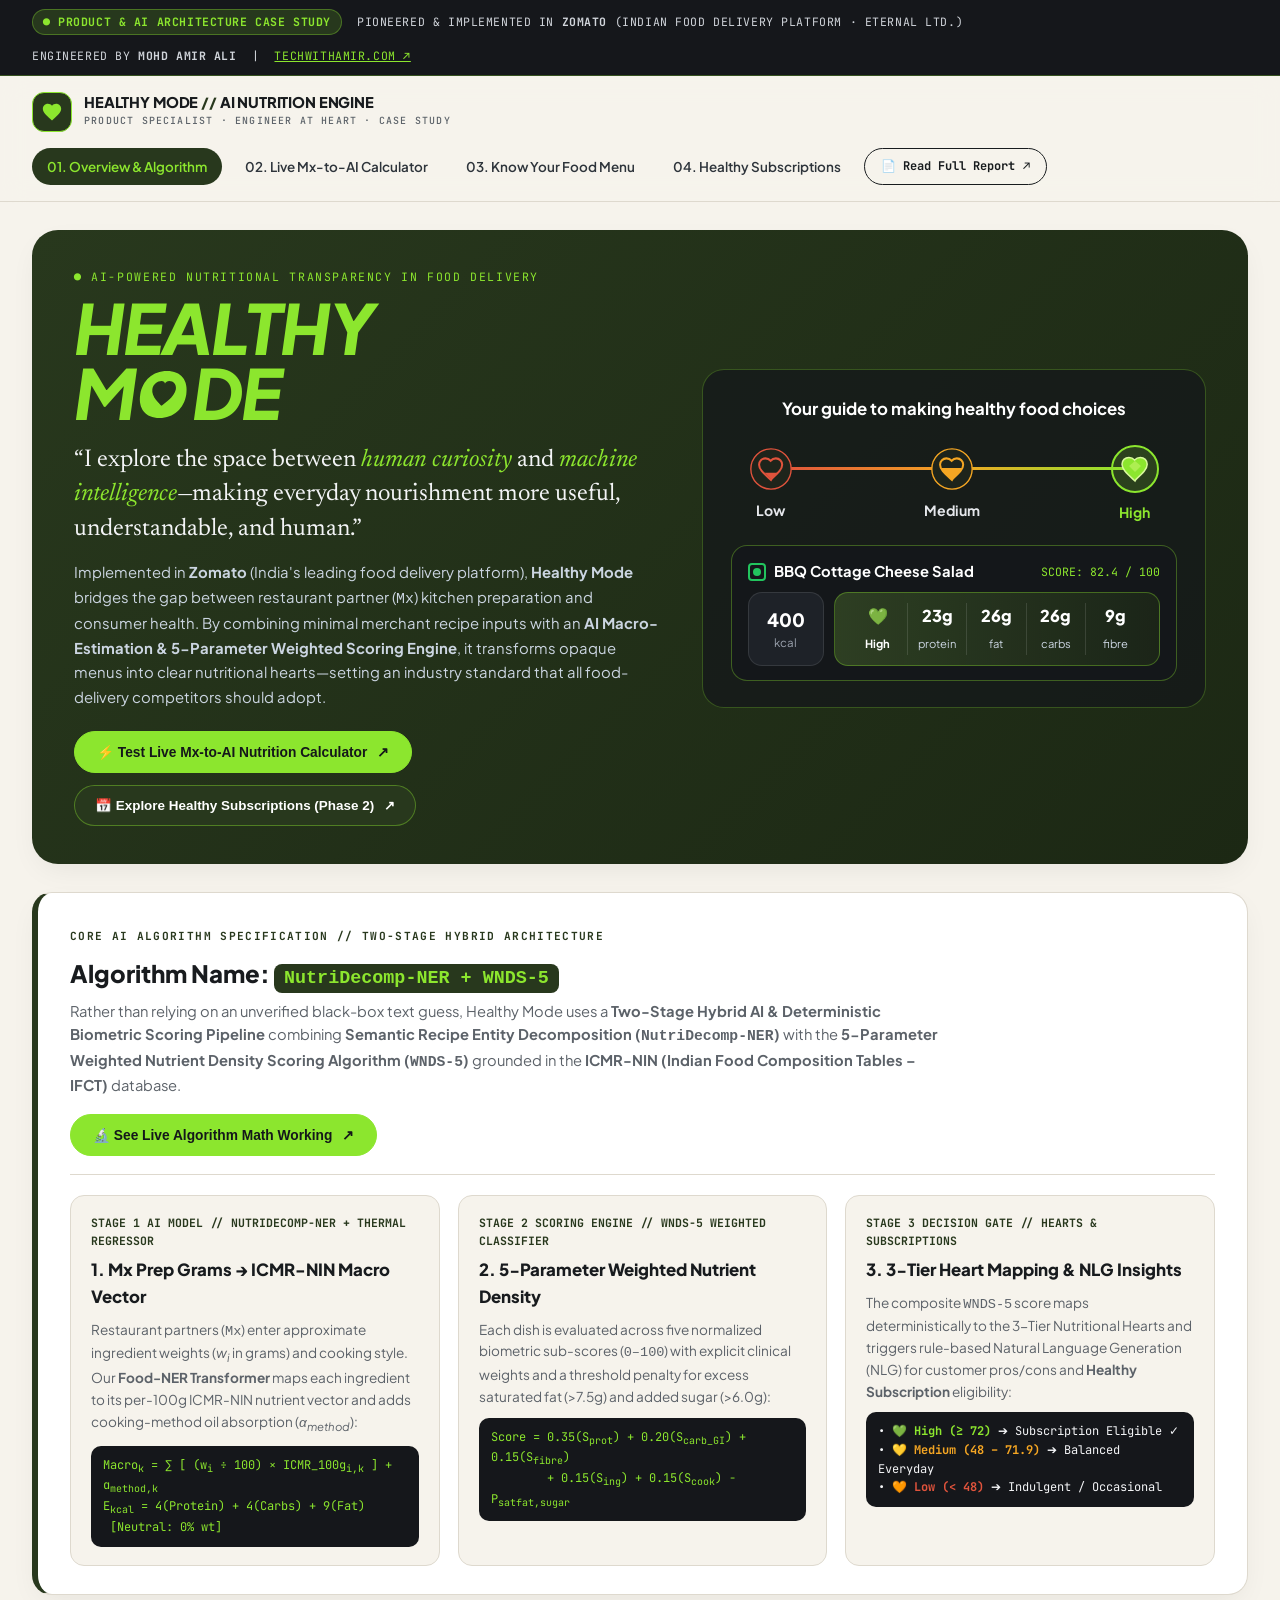
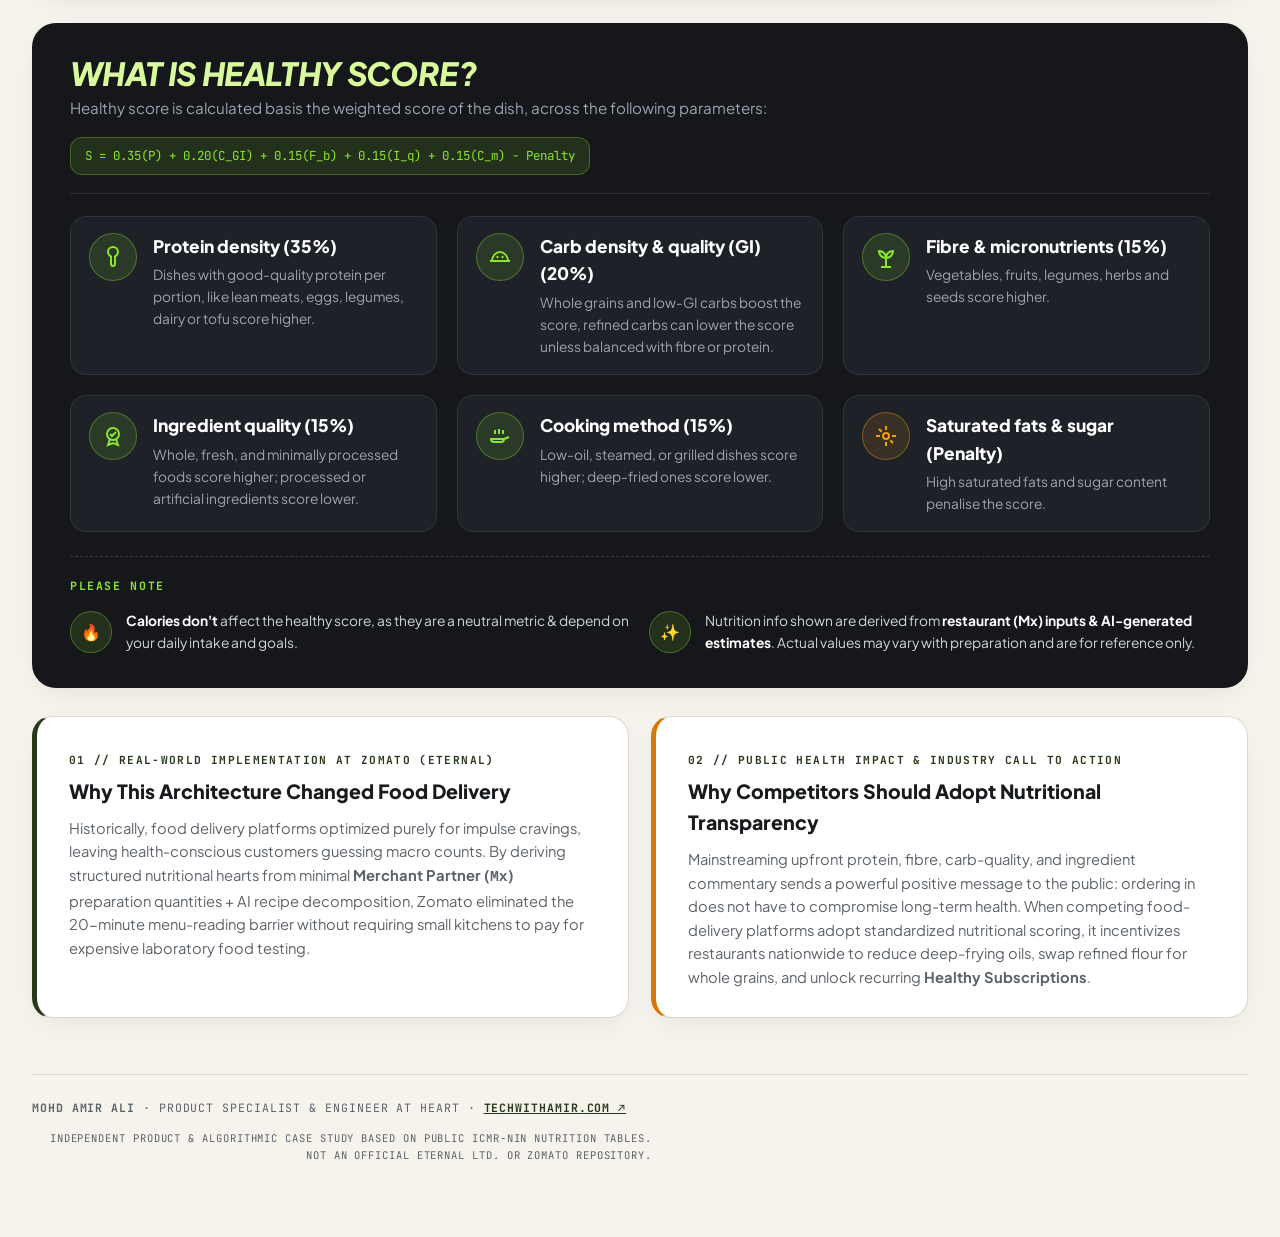
==== commit a6928a03: "Refine M[O]DE heart SVG, custom select arrows, and live NutriDecomp-NER + WNDS-5 math working panel" ====
--- a/index.html
+++ b/index.html
@@ -55,6 +55,101 @@
 }
 
 /* ==========================================================================
+   CUSTOM SELECT DROPDOWNS & RANGE SLIDERS (Fixes native browser arrow & focus)
+   ========================================================================== */
+.hm-select-dark {
+  -webkit-appearance: none;
+  -moz-appearance: none;
+  appearance: none;
+  padding: 12px 48px 12px 18px;
+  border-radius: 12px;
+  background-color: #14171A;
+  color: var(--lime-neon);
+  border: 1.5px solid rgba(140, 230, 46, 0.65);
+  font-family: var(--font-sans);
+  font-weight: 700;
+  font-size: 0.92rem;
+  line-height: 1.3;
+  cursor: pointer;
+  background-image: url("data:image/svg+xml,%3Csvg xmlns='http://www.w3.org/2000/svg' width='18' height='18' viewBox='0 0 24 24' fill='none' stroke='%238CE62E' stroke-width='2.6' stroke-linecap='round' stroke-linejoin='round'%3E%3Cpolyline points='6 9 12 15 18 9'%3E%3C/polyline%3E%3C/svg%3E");
+  background-repeat: no-repeat;
+  background-position: right 16px center;
+  background-size: 17px 17px;
+  transition: border-color 0.2s ease, box-shadow 0.2s ease, background-color 0.2s ease;
+}
+
+.hm-select-dark:hover {
+  border-color: var(--lime-neon);
+  background-color: #1A1E23;
+}
+
+.hm-select-dark:focus {
+  outline: none;
+  border-color: var(--lime-neon);
+  box-shadow: 0 0 0 3px rgba(140, 230, 46, 0.28);
+}
+
+.hm-select-light {
+  -webkit-appearance: none;
+  -moz-appearance: none;
+  appearance: none;
+  width: 100%;
+  padding: 12px 48px 12px 16px;
+  border-radius: 12px;
+  background-color: var(--bg-cream);
+  color: var(--ink-dark);
+  border: 1.5px solid var(--border-strong);
+  font-family: var(--font-sans);
+  font-weight: 700;
+  font-size: 0.92rem;
+  line-height: 1.3;
+  cursor: pointer;
+  background-image: url("data:image/svg+xml,%3Csvg xmlns='http://www.w3.org/2000/svg' width='18' height='18' viewBox='0 0 24 24' fill='none' stroke='%2328381D' stroke-width='2.6' stroke-linecap='round' stroke-linejoin='round'%3E%3Cpolyline points='6 9 12 15 18 9'%3E%3C/polyline%3E%3C/svg%3E");
+  background-repeat: no-repeat;
+  background-position: right 16px center;
+  background-size: 17px 17px;
+  transition: border-color 0.2s ease, box-shadow 0.2s ease;
+}
+
+.hm-select-light:hover {
+  border-color: var(--forest-hero);
+}
+
+.hm-select-light:focus {
+  outline: none;
+  border-color: var(--forest-hero);
+  box-shadow: 0 0 0 3px rgba(40, 56, 29, 0.16);
+}
+
+input[type="range"].hm-range {
+  -webkit-appearance: none;
+  appearance: none;
+  width: 100%;
+  height: 7px;
+  background: #D8D2C5;
+  border-radius: 999px;
+  outline: none;
+  cursor: pointer;
+}
+
+input[type="range"].hm-range::-webkit-slider-thumb {
+  -webkit-appearance: none;
+  appearance: none;
+  width: 20px;
+  height: 20px;
+  border-radius: 50%;
+  background: var(--forest-hero);
+  border: 2.5px solid var(--lime-neon);
+  box-shadow: 0 2px 6px rgba(0,0,0,0.22);
+  cursor: pointer;
+  transition: transform 0.15s ease;
+}
+
+input[type="range"].hm-range::-webkit-slider-thumb:hover {
+  transform: scale(1.12);
+}
+
+/* ==========================================================================
    TOP INDUSTRY CONTEXT BAR
    ========================================================================== */
 .context-top-bar {
@@ -233,11 +328,29 @@
   font-style: italic;
   font-weight: 800;
   font-size: clamp(2.8rem, 5.4vw, 4.4rem);
-  line-height: 0.92;
+  line-height: 0.94;
   letter-spacing: -0.03em;
   color: var(--lime-neon);
   text-transform: uppercase;
   margin-bottom: 18px;
+  display: inline-block;
+}
+
+.hm-mode-line {
+  display: inline-flex;
+  align-items: baseline;
+  gap: 0.01em;
+}
+
+/* Precision Vector 'O' with Uniform Thick Wall & Centered Heart Counter */
+.hm-o-svg {
+  width: 0.76em;
+  height: 0.74em;
+  display: inline-block;
+  vertical-align: -0.03em;
+  margin: 0 0.025em 0 0.015em;
+  transform: skewX(-9deg);
+  flex-shrink: 0;
 }
 
 .hm-hero-lead {
@@ -500,7 +613,7 @@
 }
 
 /* ==========================================================================
-   EDITORIAL CARDS, TABLES, AND SLIDERS
+   EDITORIAL CARDS, TABLES, SLIDERS, AND LIVE AI WORKING TRACE
    ========================================================================== */
 .editorial-card {
   background-color: var(--bg-surface);
@@ -527,7 +640,7 @@
   align-items: center;
   gap: 10px;
   padding: 12px 22px;
-  border-radius: var(--radius-pill);
+  border-radius: 999px;
   background-color: var(--lime-neon);
   color: #14171A;
   font-weight: 800;
@@ -546,7 +659,7 @@
   align-items: center;
   gap: 10px;
   padding: 12px 20px;
-  border-radius: var(--radius-pill);
+  border-radius: 999px;
   background-color: var(--forest-hero);
   color: #FFFFFF;
   font-weight: 700;
@@ -558,6 +671,60 @@
 .btn-secondary-dark:hover {
   background-color: var(--obsidian-card);
   border-color: var(--lime-neon);
+}
+
+.ing-slider-row {
+  padding: 12px 14px;
+  background-color: var(--bg-cream);
+  border: 1px solid var(--border-hairline);
+  border-radius: 14px;
+  margin-bottom: 10px;
+  transition: border-color 0.2s ease;
+}
+
+.ing-slider-row:hover {
+  border-color: var(--forest-hero);
+}
+
+.ing-slider-top {
+  display: grid;
+  grid-template-columns: 1.35fr 1.45fr 68px;
+  align-items: center;
+  gap: 12px;
+}
+
+.ing-live-math-strip {
+  margin-top: 8px;
+  padding-top: 7px;
+  border-top: 1px dashed var(--border-strong);
+  font-family: var(--font-mono);
+  font-size: 0.72rem;
+  color: var(--ink-soft);
+  display: flex;
+  justify-content: space-between;
+  flex-wrap: wrap;
+  gap: 6px;
+}
+
+.algo-working-box {
+  margin-top: 18px;
+  background-color: var(--obsidian-card);
+  color: #F3F4F6;
+  border-radius: 16px;
+  padding: 18px 20px;
+  border: 1px solid rgba(140, 230, 46, 0.35);
+}
+
+.algo-step-row {
+  background-color: var(--obsidian-inner);
+  border: 1px solid rgba(255, 255, 255, 0.08);
+  border-radius: 12px;
+  padding: 11px 14px;
+  margin-bottom: 8px;
+}
+
+.algo-step-row:last-child {
+  margin-bottom: 0;
 }
 
 .editorial-table {
@@ -590,23 +757,6 @@
 .mono-cell {
   font-family: var(--font-mono);
   font-size: 0.8rem;
-}
-
-/* Modal Backdrop */
-.dish-modal-backdrop {
-  position: fixed;
-  inset: 0;
-  background-color: rgba(15, 18, 22, 0.78);
-  backdrop-filter: blur(6px);
-  z-index: 999;
-  display: none;
-  align-items: center;
-  justify-content: center;
-  padding: 20px;
-}
-
-.dish-modal-backdrop.open {
-  display: flex;
 }
 
 .site-footer {
@@ -624,19 +774,9 @@
   gap: 12px;
 }
 
+
     .tab-section { display: none; }
     .tab-section.active { display: block; }
-    .ing-slider-row {
-      display: grid;
-      grid-template-columns: 1.4fr 1.6fr 75px;
-      align-items: center;
-      gap: 12px;
-      padding: 10px 14px;
-      background-color: var(--bg-cream);
-      border: 1px solid var(--border-hairline);
-      border-radius: 12px;
-      margin-bottom: 8px;
-    }
     .sub-day-card {
       background-color: var(--bg-surface);
       border: 1px solid var(--border-hairline);
@@ -702,8 +842,8 @@
           <div style="font-family: var(--font-mono); font-size: 0.72rem; letter-spacing: 0.14em; color: var(--lime-neon); margin-bottom: 8px;">
             ● AI-POWERED NUTRITIONAL TRANSPARENCY IN FOOD DELIVERY
           </div>
-          <div class="hm-display-logo">
-            HEALTHY<br/>M<span style="display:inline-flex; align-items:center; justify-content:center; width:0.88em; height:0.88em; background:#8CE62E; color:#1E2B15; border-radius:50%; font-style:normal; font-size:0.78em; vertical-align:middle; margin:0 2px;">♥</span>DE
+          <div class="hm-display-logo" aria-label="HEALTHY MODE">
+            HEALTHY<br/><span class="hm-mode-line">M<svg class="hm-o-svg" viewBox="0 0 100 100" role="img" aria-label="O with Heart"><path fill="#8CE62E" fill-rule="evenodd" d="M 50,4 C 77.5,4 95,22.5 95,50 C 95,77.5 77.5,96 50,96 C 22.5,96 5,77.5 5,50 C 5,22.5 22.5,4 50,4 Z M 50,72 C 46.5,68.5 27,54.5 27,39.5 C 27,30 34.5,23.5 42.5,23.5 C 46.5,23.5 48.8,25.5 50,28.5 C 51.2,25.5 53.5,23.5 57.5,23.5 C 65.5,23.5 73,30 73,39.5 C 73,54.5 53.5,68.5 50,72 Z"/></svg>DE</span>
           </div>
           <p class="hm-hero-lead">
             “I explore the space between <em>human curiosity</em> and <em>machine intelligence</em>—making everyday nourishment more useful, understandable, and human.”
@@ -806,6 +946,70 @@
         </div>
       </section>
 
+      <!-- Named AI Algorithm & Two-Stage Pipeline Architecture Card -->
+      <section class="editorial-card" style="border-left: 6px solid var(--forest-hero); margin-bottom: 28px;">
+        <div style="display: flex; align-items: flex-start; justify-content: space-between; flex-wrap: wrap; gap: 16px; padding-bottom: 18px; border-bottom: 1px solid var(--border-hairline); margin-bottom: 20px;">
+          <div>
+            <span class="eyebrow-label">CORE AI ALGORITHM SPECIFICATION // TWO-STAGE HYBRID ARCHITECTURE</span>
+            <h2 style="font-size: 1.5rem; font-weight: 800; color: var(--ink-dark); margin-top: 2px;">
+              Algorithm Name: <code style="background: var(--forest-hero); color: var(--lime-neon); padding: 4px 10px; border-radius: 8px; font-size: 1.15rem;">NutriDecomp-NER + WNDS-5</code>
+            </h2>
+            <p style="font-size: 0.92rem; color: var(--slate-muted); margin-top: 6px; max-width: 880px;">
+              Rather than relying on an unverified black-box text guess, Healthy Mode uses a <strong>Two-Stage Hybrid AI &amp; Deterministic Biometric Scoring Pipeline</strong> combining <strong>Semantic Recipe Entity Decomposition (<code>NutriDecomp-NER</code>)</strong> with the <strong>5-Parameter Weighted Nutrient Density Scoring Algorithm (<code>WNDS-5</code>)</strong> grounded in the <strong>ICMR-NIN (Indian Food Composition Tables – IFCT)</strong> database.
+            </p>
+          </div>
+          <button type="button" onclick="switchTab('calculator')" class="btn-primary-lime" style="align-self: center;">
+            <span>🔬 See Live Algorithm Math Working</span>
+            <span>↗</span>
+          </button>
+        </div>
+
+        <div style="display: grid; grid-template-columns: repeat(auto-fit, minmax(295px, 1fr)); gap: 18px;">
+          <div style="background: var(--bg-cream); border: 1px solid var(--border-hairline); border-radius: 14px; padding: 18px 20px;">
+            <div style="font-family: var(--font-mono); font-size: 0.72rem; font-weight: 700; color: var(--forest-hero); margin-bottom: 6px;">
+              STAGE 1 AI MODEL // NUTRIDECOMP-NER + THERMAL REGRESSOR
+            </div>
+            <h3 style="font-size: 1.05rem; font-weight: 800; margin-bottom: 8px;">1. Mx Prep Grams → ICMR-NIN Macro Vector</h3>
+            <p style="font-size: 0.85rem; color: var(--slate-muted); margin-bottom: 10px;">
+              Restaurant partners (<code>Mx</code>) enter approximate ingredient weights (<i>w<sub>i</sub></i> in grams) and cooking style. Our <strong>Food-NER Transformer</strong> maps each ingredient to its per-100g ICMR-NIN nutrient vector and adds cooking-method oil absorption (<i>α<sub>method</sub></i>):
+            </p>
+            <div style="background: var(--obsidian-card); color: var(--lime-neon); font-family: var(--font-mono); font-size: 0.75rem; padding: 10px 12px; border-radius: 10px; line-height: 1.55;">
+              Macro<sub>k</sub> = ∑ [ (w<sub>i</sub> ÷ 100) × ICMR_100g<sub>i,k</sub> ] + α<sub>method,k</sub><br/>
+              E<sub>kcal</sub> = 4(Protein) + 4(Carbs) + 9(Fat) &nbsp;[Neutral: 0% wt]
+            </div>
+          </div>
+
+          <div style="background: var(--bg-cream); border: 1px solid var(--border-hairline); border-radius: 14px; padding: 18px 20px;">
+            <div style="font-family: var(--font-mono); font-size: 0.72rem; font-weight: 700; color: var(--forest-hero); margin-bottom: 6px;">
+              STAGE 2 SCORING ENGINE // WNDS-5 WEIGHTED CLASSIFIER
+            </div>
+            <h3 style="font-size: 1.05rem; font-weight: 800; margin-bottom: 8px;">2. 5-Parameter Weighted Nutrient Density</h3>
+            <p style="font-size: 0.85rem; color: var(--slate-muted); margin-bottom: 10px;">
+              Each dish is evaluated across five normalized biometric sub-scores (<code>0–100</code>) with explicit clinical weights and a threshold penalty for excess saturated fat (&gt;7.5g) and added sugar (&gt;6.0g):
+            </p>
+            <div style="background: var(--obsidian-card); color: var(--lime-neon); font-family: var(--font-mono); font-size: 0.75rem; padding: 10px 12px; border-radius: 10px; line-height: 1.55;">
+              Score = 0.35(S<sub>prot</sub>) + 0.20(S<sub>carb_GI</sub>) + 0.15(S<sub>fibre</sub>)<br/>
+              &nbsp;&nbsp;&nbsp;&nbsp;&nbsp;&nbsp;&nbsp;&nbsp;+ 0.15(S<sub>ing</sub>) + 0.15(S<sub>cook</sub>) − P<sub>satfat,sugar</sub>
+            </div>
+          </div>
+
+          <div style="background: var(--bg-cream); border: 1px solid var(--border-hairline); border-radius: 14px; padding: 18px 20px;">
+            <div style="font-family: var(--font-mono); font-size: 0.72rem; font-weight: 700; color: var(--forest-hero); margin-bottom: 6px;">
+              STAGE 3 DECISION GATE // HEARTS &amp; SUBSCRIPTIONS
+            </div>
+            <h3 style="font-size: 1.05rem; font-weight: 800; margin-bottom: 8px;">3. 3-Tier Heart Mapping &amp; NLG Insights</h3>
+            <p style="font-size: 0.85rem; color: var(--slate-muted); margin-bottom: 10px;">
+              The composite <code>WNDS-5</code> score maps deterministically to the 3-Tier Nutritional Hearts and triggers rule-based Natural Language Generation (NLG) for customer pros/cons and <strong>Healthy Subscription</strong> eligibility:
+            </p>
+            <div style="background: var(--obsidian-card); color: #F3F4F6; font-family: var(--font-mono); font-size: 0.75rem; padding: 10px 12px; border-radius: 10px; line-height: 1.55;">
+              • <span style="color:#8CE62E;font-weight:700;">💚 High (≥ 72)</span> ➔ Subscription Eligible ✓<br/>
+              • <span style="color:#F5A623;font-weight:700;">💛 Medium (48 – 71.9)</span> ➔ Balanced Everyday<br/>
+              • <span style="color:#E0533C;font-weight:700;">🧡 Low (&lt; 48)</span> ➔ Indulgent / Occasional
+            </div>
+          </div>
+        </div>
+      </section>
+
       <!-- Dark Parameter Breakdown Section (Matches IMG_2734.PNG & IMG_2735.PNG) -->
       <section class="params-dark-section">
         <div style="display: flex; align-items: flex-end; justify-content: space-between; flex-wrap: wrap; gap: 16px; border-bottom: 1px solid rgba(255,255,255,0.1); padding-bottom: 18px;">
@@ -950,13 +1154,13 @@
             </p>
           </div>
           <div>
-            <select id="calc-preset-select" onchange="loadPresetIntoCalculator(this.value)" style="padding: 11px 16px; border-radius: 12px; background: #14171A; color: var(--lime-neon); border: 1px solid var(--lime-neon); font-family: var(--font-sans); font-weight: 700; font-size: 0.9rem; cursor: pointer;"></select>
+            <select id="calc-preset-select" class="hm-select-dark" onchange="loadPresetIntoCalculator(this.value)"></select>
           </div>
         </div>
       </div>
 
-      <div style="display: grid; grid-template-columns: 1.05fr 0.95fr; gap: 24px; align-items: start; margin-bottom: 24px;">
-        <!-- Left Column: Mx Preparation Inputs (Ingredients in Grams + Cooking Method) -->
+      <div style="display: grid; grid-template-columns: 1.08fr 0.92fr; gap: 24px; align-items: start; margin-bottom: 24px;">
+        <!-- Left Column: Mx Preparation Inputs (Ingredients in Grams + Cooking Method + Live AI Algorithm Mathematical Working) -->
         <div class="editorial-card" style="margin-bottom: 0;">
           <div style="display: flex; justify-content: space-between; align-items: center; margin-bottom: 14px; padding-bottom: 10px; border-bottom: 1px solid var(--border-hairline);">
             <div>
@@ -967,17 +1171,20 @@
           </div>
 
           <div style="margin-bottom: 16px;">
-            <label style="display: block; font-family: var(--font-mono); font-size: 0.72rem; font-weight: 700; margin-bottom: 6px;">COOKING METHOD (15% WEIGHT + OIL ABSORPTION FACTOR):</label>
-            <select id="calc-cooking-method" onchange="recalculateLiveDish()" style="width: 100%; padding: 10px 14px; border-radius: 10px; border: 1px solid var(--border-strong); background: var(--bg-cream); font-weight: 600; font-size: 0.9rem;">
-              <option value="grilled">Grilled / Roasted (Low-Oil · Score: 92/100)</option>
-              <option value="steamed">Steamed / Poached / Raw Toss (Zero Added Oil · Score: 98/100)</option>
-              <option value="sauteed">Pan-Sautéed / Light Tadka (Moderate Oil · Score: 74/100)</option>
-              <option value="curry_simmer">Rich Gravy Simmer (High Butter/Cream · Score: 48/100)</option>
-              <option value="deep_fried">Deep-Fried in Oil (High Oil Absorption · Score: 18/100)</option>
+            <label style="display: block; font-family: var(--font-mono); font-size: 0.72rem; font-weight: 700; margin-bottom: 6px;">COOKING METHOD (15% WEIGHT + THERMAL OIL ABSORPTION α<sub>method</sub>):</label>
+            <select id="calc-cooking-method" class="hm-select-light" onchange="recalculateLiveDish()">
+              <option value="grilled">Grilled / Roasted (Low-Oil · +2.0g Fat · Score: 92/100)</option>
+              <option value="steamed">Steamed / Poached / Raw Toss (Zero Added Oil · +0.0g Fat · Score: 98/100)</option>
+              <option value="sauteed">Pan-Sautéed / Light Tadka (Moderate Oil · +6.5g Fat · Score: 74/100)</option>
+              <option value="curry_simmer">Rich Gravy Simmer (High Butter/Cream · +12.0g Fat · Score: 48/100)</option>
+              <option value="deep_fried">Deep-Fried in Oil (High Oil Absorption · +19.5g Fat · Score: 18/100)</option>
             </select>
           </div>
 
           <div id="calc-sliders-container"></div>
+
+          <!-- DIRECTLY BELOW SLIDERS: Named AI Algorithm & Live Step-by-Step Mathematical Working -->
+          <div id="algo-live-working-panel" class="algo-working-box"></div>
         </div>
 
         <!-- Right Column: Live Customer UI Card Preview (Matches IMG_2736.PNG & IMG_2737.PNG) -->
@@ -1108,7 +1315,7 @@
 
           <div style="margin-bottom: 12px;">
             <label style="display: block; font-size: 0.78rem; color: #CBD5E1; margin-bottom: 4px;">1. Select Plan Duration:</label>
-            <select id="sub-duration" onchange="generateSubscriptionPlan()" style="width: 100%; padding: 10px 12px; border-radius: 10px; background: #14171A; color: #FFF; border: 1px solid rgba(140,230,46,0.4); font-weight: 700;">
+            <select id="sub-duration" class="hm-select-dark" onchange="generateSubscriptionPlan()" style="width: 100%;">
               <option value="3">3-Day Starter Plan (Lunch &amp; Dinner)</option>
               <option value="5" selected>5-Day Workweek Plan (Lunch &amp; Dinner)</option>
               <option value="15">15-Day Complete Lifestyle Transformation</option>
@@ -1117,7 +1324,7 @@
 
           <div style="margin-bottom: 12px;">
             <label style="display: block; font-size: 0.78rem; color: #CBD5E1; margin-bottom: 4px;">2. Preferred Food Genre:</label>
-            <select id="sub-genre" onchange="generateSubscriptionPlan()" style="width: 100%; padding: 10px 12px; border-radius: 10px; background: #14171A; color: #FFF; border: 1px solid rgba(140,230,46,0.4); font-weight: 700;">
+            <select id="sub-genre" class="hm-select-dark" onchange="generateSubscriptionPlan()" style="width: 100%;">
               <option value="ALL">All High-Score Genres (Maximum Variety)</option>
               <option value="Salads & Grills">Salads &amp; Grills</option>
               <option value="High-Protein Bowls">High-Protein Athlete Bowls</option>
@@ -1206,18 +1413,30 @@
       const box = document.getElementById("calc-sliders-container");
       box.innerHTML = activeCalculatorIngredients.map((item, idx) => {
         const db = INGREDIENTS_DB[item.id];
+        const f = item.grams / 100.0;
+        const p = (db.protein_100g * f).toFixed(1);
+        const ft = (db.fat_100g * f).toFixed(1);
+        const c = (db.carbs_100g * f).toFixed(1);
+        const fb = (db.fibre_100g * f).toFixed(1);
+        const kc = Math.round(db.kcal_100g * f);
         return `
           <div class="ing-slider-row">
-            <div>
-              <div style="font-weight: 700; font-size: 0.86rem;">${db.name}</div>
-              <div style="font-family: var(--font-mono); font-size: 0.68rem; color: var(--slate-muted);">
-                Per 100g: ${db.protein_100g}g P · ${db.fat_100g}g F · ${db.carbs_100g}g C · ${db.fibre_100g}g Fib
+            <div class="ing-slider-top">
+              <div>
+                <div style="font-weight: 700; font-size: 0.88rem; color: var(--ink-dark);">${db.name}</div>
+                <div style="font-family: var(--font-mono); font-size: 0.66rem; color: var(--slate-muted);">
+                  ICMR-NIN 100g Vector: ${db.protein_100g}g P · ${db.fat_100g}g F · ${db.carbs_100g}g C · ${db.fibre_100g}g Fib · GIScore ${db.gi_score}
+                </div>
               </div>
-            </div>
-            <input type="range" min="0" max="220" step="5" value="${item.grams}"
-              oninput="updateIngredientGrams(${idx}, this.value)" />
-            <div style="font-family: var(--font-mono); font-weight: 700; font-size: 0.85rem; text-align: right;" id="ing-val-${idx}">
-              ${item.grams}g
+              <input type="range" class="hm-range" min="0" max="220" step="5" value="${item.grams}"
+                oninput="updateIngredientGrams(${idx}, this.value)" />
+              <div style="font-family: var(--font-mono); font-weight: 800; font-size: 0.88rem; text-align: right; color: var(--forest-hero);" id="ing-val-${idx}">
+                ${item.grams}g
+              </div>
+            </div>
+            <div class="ing-live-math-strip" id="ing-math-${idx}">
+              <span><strong>NutriDecomp Scaling:</strong> (${item.grams}g ÷ 100) × [${db.protein_100g}P, ${db.fat_100g}F, ${db.carbs_100g}C, ${db.fibre_100g}Fib]</span>
+              <span style="color: var(--forest-hero); font-weight: 700;">= ${p}g P · ${ft}g F · ${c}g C · ${fb}g Fib · ${kc} kcal</span>
             </div>
           </div>
         `;
@@ -1225,8 +1444,22 @@
     }
 
     function updateIngredientGrams(idx, newGrams) {
-      activeCalculatorIngredients[idx].grams = parseFloat(newGrams);
-      document.getElementById("ing-val-" + idx).innerText = newGrams + "g";
+      const g = parseFloat(newGrams);
+      activeCalculatorIngredients[idx].grams = g;
+      document.getElementById("ing-val-" + idx).innerText = g + "g";
+      const db = INGREDIENTS_DB[activeCalculatorIngredients[idx].id];
+      if (db && document.getElementById("ing-math-" + idx)) {
+        const f = g / 100.0;
+        const p = (db.protein_100g * f).toFixed(1);
+        const ft = (db.fat_100g * f).toFixed(1);
+        const c = (db.carbs_100g * f).toFixed(1);
+        const fb = (db.fibre_100g * f).toFixed(1);
+        const kc = Math.round(db.kcal_100g * f);
+        document.getElementById("ing-math-" + idx).innerHTML = `
+          <span><strong>NutriDecomp Scaling:</strong> (${g}g ÷ 100) × [${db.protein_100g}P, ${db.fat_100g}F, ${db.carbs_100g}C, ${db.fibre_100g}Fib]</span>
+          <span style="color: var(--forest-hero); font-weight: 700;">= ${p}g P · ${ft}g F · ${c}g C · ${fb}g Fib · ${kc} kcal</span>
+        `;
+      }
       recalculateLiveDish(false);
     }
 
@@ -1309,10 +1542,15 @@
 
       return {
         kcal, protG, fatG, carbsG, fibreG, totalW: Math.round(totalW),
+        rawP: rawP.toFixed(1), rawF: rawF.toFixed(1), rawC: rawC.toFixed(1), rawFb: rawFb.toFixed(1),
+        rawSF: rawSF.toFixed(1), rawSu: rawSu.toFixed(1),
+        protKcalPct: protKcalPct.toFixed(1), baseGI: baseGI.toFixed(1), fbBonus: fbBonus.toFixed(1), microAvg: microAvg.toFixed(1),
         sProt: sProt.toFixed(1), sCarb: sCarb.toFixed(1), sFibre: sFibre.toFixed(1),
         sIng: sIng.toFixed(1), sCook: sCook.toFixed(1), penalty: penalty.toFixed(1),
+        wProt: (0.35 * sProt).toFixed(1), wCarb: (0.20 * sCarb).toFixed(1),
+        wFibre: (0.15 * sFibre).toFixed(1), wIng: (0.15 * sIng).toFixed(1), wCook: (0.15 * sCook).toFixed(1),
         finalScore: finalScore.toFixed(1), tier, heartIcon, borderCol,
-        pros, cons, rows, methodLabel: method.label, methodExtraFat: method.extra_fat_g
+        pros, cons, rows, methodLabel: method.label, methodExtraFat: method.extra_fat_g, methodExtraSat: method.extra_sat_g
       };
     }
 
@@ -1350,9 +1588,64 @@
         subBadge.style.color = "#F59E0B";
       }
 
+      const pSumStr = res.rows.map(r => `${r.protein}g`).join(" + ") || "0g";
+      const fSumStr = res.rows.map(r => `${r.fat}g`).join(" + ") + (res.methodExtraFat > 0 ? ` + ${res.methodExtraFat}g (Cooking Oil α)` : "");
+      const cSumStr = res.rows.map(r => `${r.carbs}g`).join(" + ") || "0g";
+      const fbSumStr = res.rows.map(r => `${r.fibre}g`).join(" + ") || "0g";
+
+      const livePanel = document.getElementById("algo-live-working-panel");
+      if (livePanel) {
+        livePanel.innerHTML = `
+          <div style="display:flex; justify-content:space-between; align-items:center; flex-wrap:wrap; gap:8px; padding-bottom:10px; border-bottom:1px solid rgba(140,230,46,0.28); margin-bottom:12px;">
+            <div>
+              <div style="font-family:var(--font-mono); font-size:0.68rem; color:var(--lime-neon); font-weight:700; letter-spacing:0.1em;">
+                STEP 2 // LIVE AI MODEL WORKING DIRECTLY FROM SLIDERS
+              </div>
+              <div style="font-size:0.98rem; font-weight:800; color:#FFFFFF; margin-top:2px;">
+                Algorithm: <code style="color:var(--lime-neon); background:rgba(140,230,46,0.14); padding:2px 8px; border-radius:6px;">NutriDecomp-NER + WNDS-5</code>
+              </div>
+            </div>
+            <span style="font-family:var(--font-mono); font-size:0.75rem; background:rgba(140,230,46,0.16); color:var(--lime-neon); padding:4px 10px; border-radius:999px; font-weight:700;">
+              Live Score: ${res.finalScore}/100 (${res.heartIcon} ${res.tier})
+            </span>
+          </div>
+
+          <div class="algo-step-row">
+            <div style="font-family:var(--font-mono); font-size:0.7rem; color:var(--lime-neon); font-weight:700; margin-bottom:5px;">
+              STAGE 1 (NutriDecomp-NER + ICMR-NIN Linear-Thermal Regressor) — MACRO SUMMATION:
+            </div>
+            <div style="font-family:var(--font-mono); font-size:0.73rem; color:#D1D5DB; line-height:1.65;">
+              • <strong>Protein:</strong> ∑(w<sub>i</sub>/100 × P<sub>100g</sub>) = ${pSumStr} = <strong>${res.rawP}g raw ➔ ${res.protG}g</strong><br/>
+              • <strong>Total Fat:</strong> ∑(w<sub>i</sub>/100 × F<sub>100g</sub>) + α<sub>oil</sub> = ${fSumStr} = <strong>${res.rawF}g raw ➔ ${res.fatG}g</strong> <em>(SatFat: ${res.rawSF}g)</em><br/>
+              • <strong>Carbs:</strong> ∑(w<sub>i</sub>/100 × C<sub>100g</sub>) = ${cSumStr} = <strong>${res.rawC}g raw ➔ ${res.carbsG}g</strong> <em>(Sugars: ${res.rawSu}g)</em><br/>
+              • <strong>Dietary Fibre:</strong> ∑(w<sub>i</sub>/100 × Fib<sub>100g</sub>) = ${fbSumStr} = <strong>${res.rawFb}g raw ➔ ${res.fibreG}g</strong><br/>
+              • <strong>Atwater Energy (Neutral · 0% Score Wt):</strong> 4(${res.protG}g P) + 4(${res.carbsG}g C) + 9(${res.fatG}g F) ≈ <strong style="color:#FFF;">${res.kcal} kcal</strong>
+            </div>
+          </div>
+
+          <div class="algo-step-row">
+            <div style="font-family:var(--font-mono); font-size:0.7rem; color:var(--lime-neon); font-weight:700; margin-bottom:5px;">
+              STAGE 2 (WNDS-5 Weighted Nutrient Density Scoring Algorithm) — 5 SUB-SCORE EQUATIONS:
+            </div>
+            <div style="font-family:var(--font-mono); font-size:0.72rem; color:#D1D5DB; line-height:1.7;">
+              1. <strong>Protein Density (35%):</strong> min(100, 58×(${res.rawP}g/25g) + 42×(${res.protKcalPct}% kcal/24%)) = <strong>${res.sProt}/100</strong> × 0.35 = <span style="color:var(--lime-neon);font-weight:700;">+${res.wProt} pts</span><br/>
+              2. <strong>Carb &amp; GI Quality (20%):</strong> min(100, 0.85×GI(${res.baseGI}) + FibreBonus(${res.fbBonus})) = <strong>${res.sCarb}/100</strong> × 0.20 = <span style="color:var(--lime-neon);font-weight:700;">+${res.wCarb} pts</span><br/>
+              3. <strong>Fibre &amp; Micros (15%):</strong> min(100, 65×(${res.rawFb}g/8.5g) + 0.35×Micro(${res.microAvg})) = <strong>${res.sFibre}/100</strong> × 0.15 = <span style="color:var(--lime-neon);font-weight:700;">+${res.wFibre} pts</span><br/>
+              4. <strong>Ingredient Quality (15%):</strong> ∑(w<sub>i</sub> × Quality<sub>i</sub>) ÷ ${res.totalW}g = <strong>${res.sIng}/100</strong> × 0.15 = <span style="color:var(--lime-neon);font-weight:700;">+${res.wIng} pts</span><br/>
+              5. <strong>Cooking Method (15%):</strong> ${res.methodLabel} Thermal Score = <strong>${res.sCook}/100</strong> × 0.15 = <span style="color:var(--lime-neon);font-weight:700;">+${res.wCook} pts</span><br/>
+              6. <strong>SatFat &amp; Sugar Penalty:</strong> −[1.15×max(0, ${res.rawSF}g−7.5g) + 1.10×max(0, ${res.rawSu}g−6.0g)] = <span style="color:#F59E0B;font-weight:700;">−${res.penalty} pts</span>
+            </div>
+          </div>
+
+          <div style="margin-top:10px; padding:10px 14px; border-radius:10px; background:rgba(140,230,46,0.12); border:1px solid rgba(140,230,46,0.35); font-family:var(--font-mono); font-size:0.75rem; color:#FFFFFF;">
+            <strong>FINAL WNDS-5 COMPOSITE SCORE:</strong> ${res.wProt} + ${res.wCarb} + ${res.wFibre} + ${res.wIng} + ${res.wCook} − ${res.penalty} = <strong style="color:var(--lime-neon); font-size:0.88rem;">${res.finalScore} / 100 ➔ ${res.heartIcon} ${res.tier}</strong>
+          </div>
+        `;
+      }
+
       document.getElementById("math-equation-strip").innerHTML =
-        `<div style="color:var(--lime-neon); font-weight:700; margin-bottom:4px;">LIVE WEIGHTED SCORE FORMULA EVALUATION:</div>` +
-        `Healthy Score = 0.35 × Protein(${res.sProt}) + 0.20 × Carb_GI(${res.sCarb}) + 0.15 × Fibre(${res.sFibre}) + 0.15 × Ingredient(${res.sIng}) + 0.15 × Cooking(${res.sCook}) − SatFat/Sugar_Penalty(${res.penalty}) = <strong style="color:var(--lime-neon); font-size:0.95rem;">${res.finalScore} / 100 → ${res.heartIcon} ${res.tier}</strong>`;
+        `<div style="color:var(--lime-neon); font-weight:700; margin-bottom:4px;">LIVE WNDS-5 WEIGHTED SCORE FORMULA EVALUATION (ALGORITHM: NutriDecomp-NER + WNDS-5):</div>` +
+        `Healthy Score = 0.35 × Protein(${res.sProt}) [${res.wProt}] + 0.20 × Carb_GI(${res.sCarb}) [${res.wCarb}] + 0.15 × Fibre(${res.sFibre}) [${res.wFibre}] + 0.15 × Ingredient(${res.sIng}) [${res.wIng}] + 0.15 × Cooking(${res.sCook}) [${res.wCook}] − Penalty(${res.penalty}) = <strong style="color:var(--lime-neon); font-size:0.95rem;">${res.finalScore} / 100 → ${res.heartIcon} ${res.tier}</strong>`;
 
       let rowsHtml = res.rows.map(r => `
         <tr>
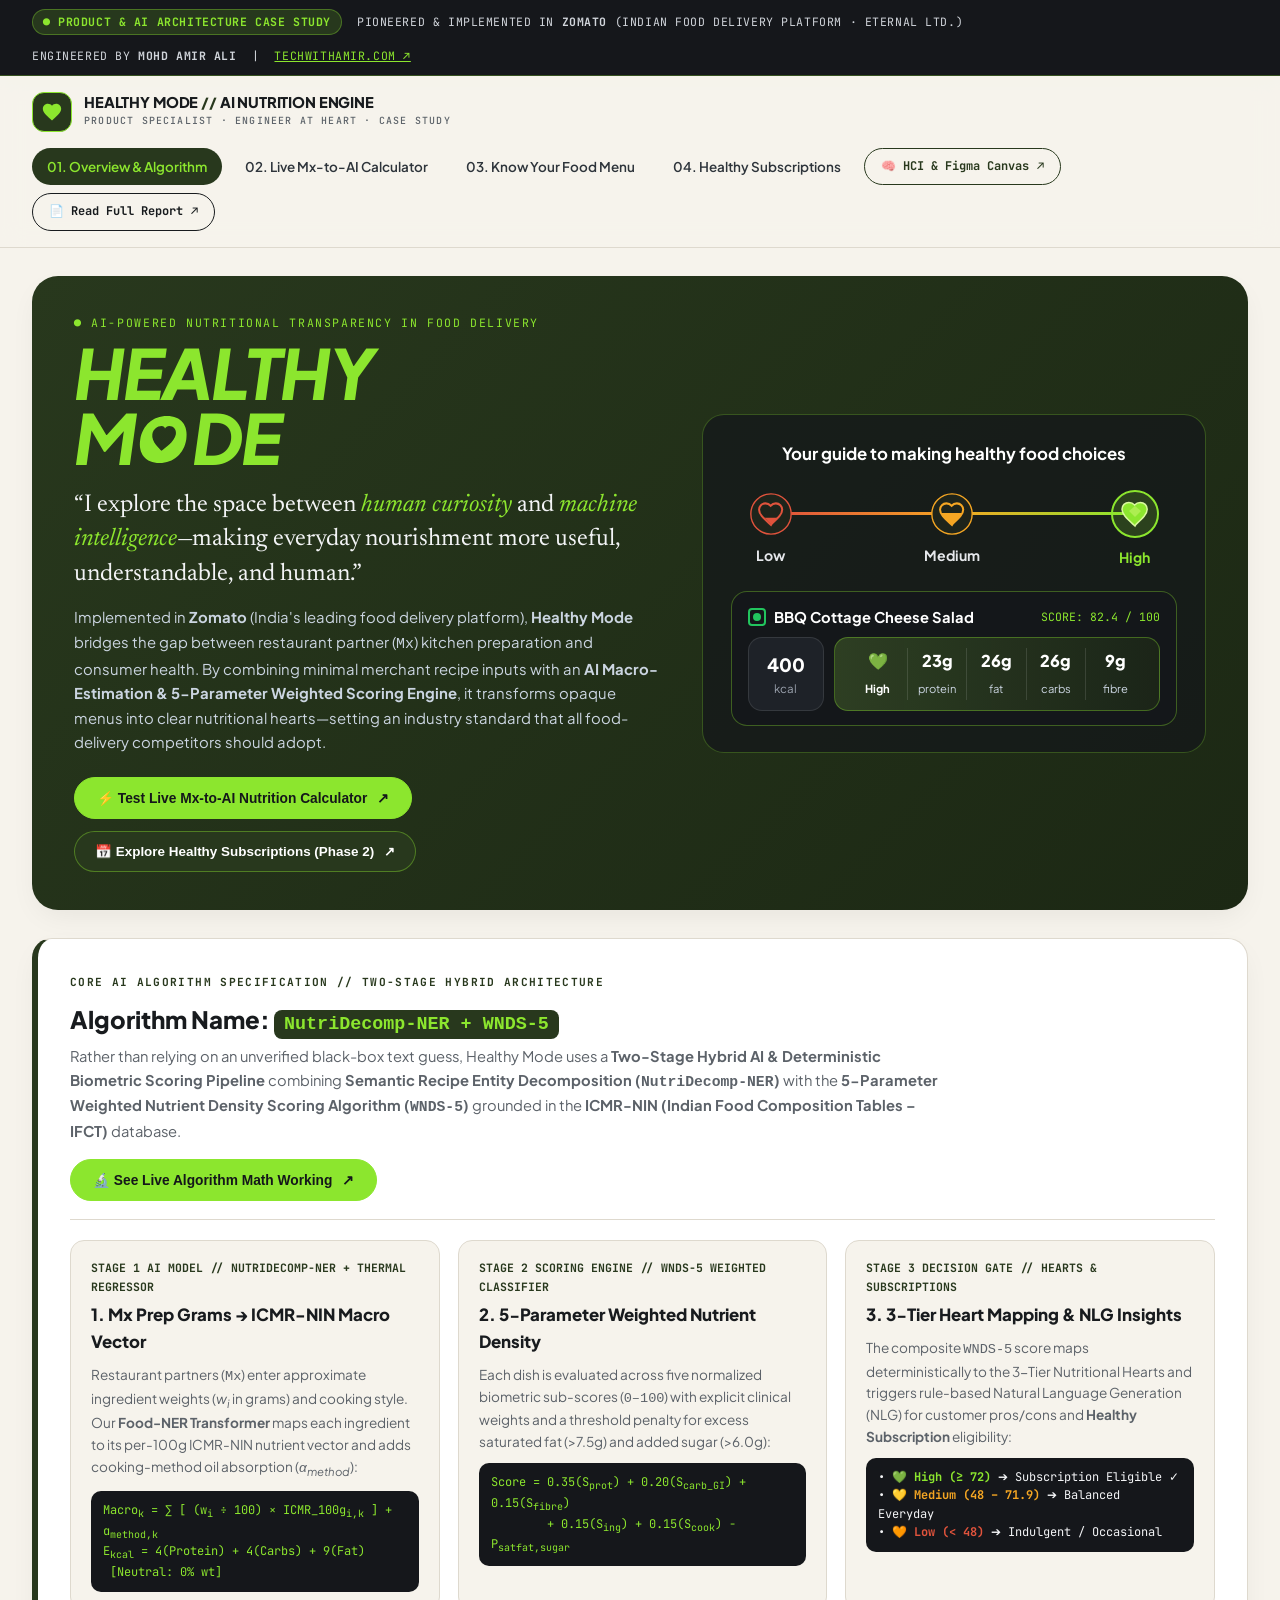
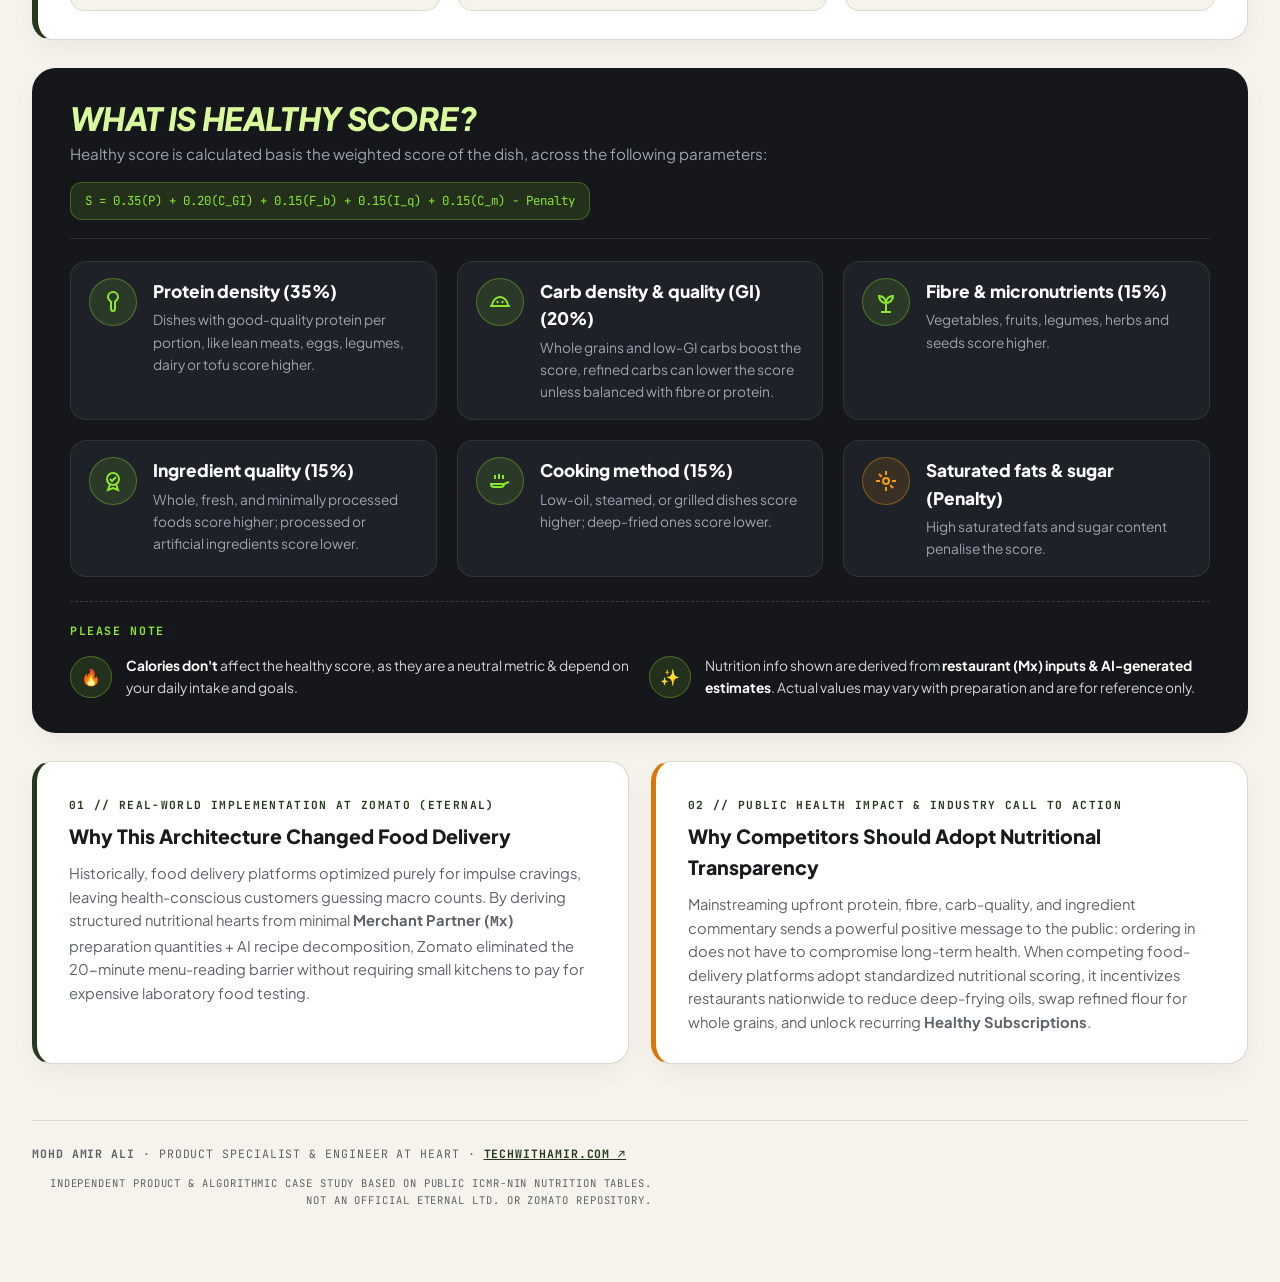
==== commit 1186cc8d: "Link interactive HCI & Figma Annotated Canvas directly in index.html navigation header" ====
--- a/index.html
+++ b/index.html
@@ -826,6 +826,7 @@
         <a id="nav-calculator" onclick="switchTab('calculator')" class="nav-link">02. Live Mx-to-AI Calculator</a>
         <a id="nav-explorer" onclick="switchTab('explorer')" class="nav-link">03. Know Your Food Menu</a>
         <a id="nav-subscription" onclick="switchTab('subscription')" class="nav-link">04. Healthy Subscriptions</a>
+        <a href="HCI_Design_Study.html" class="nav-cta" style="border-color: var(--forest-hero); color: var(--forest-hero);">🧠 HCI &amp; Figma Canvas <span>↗</span></a>
         <a href="Product_Case_Study_Report.html" class="nav-cta">📄 Read Full Report <span>↗</span></a>
       </nav>
     </div>
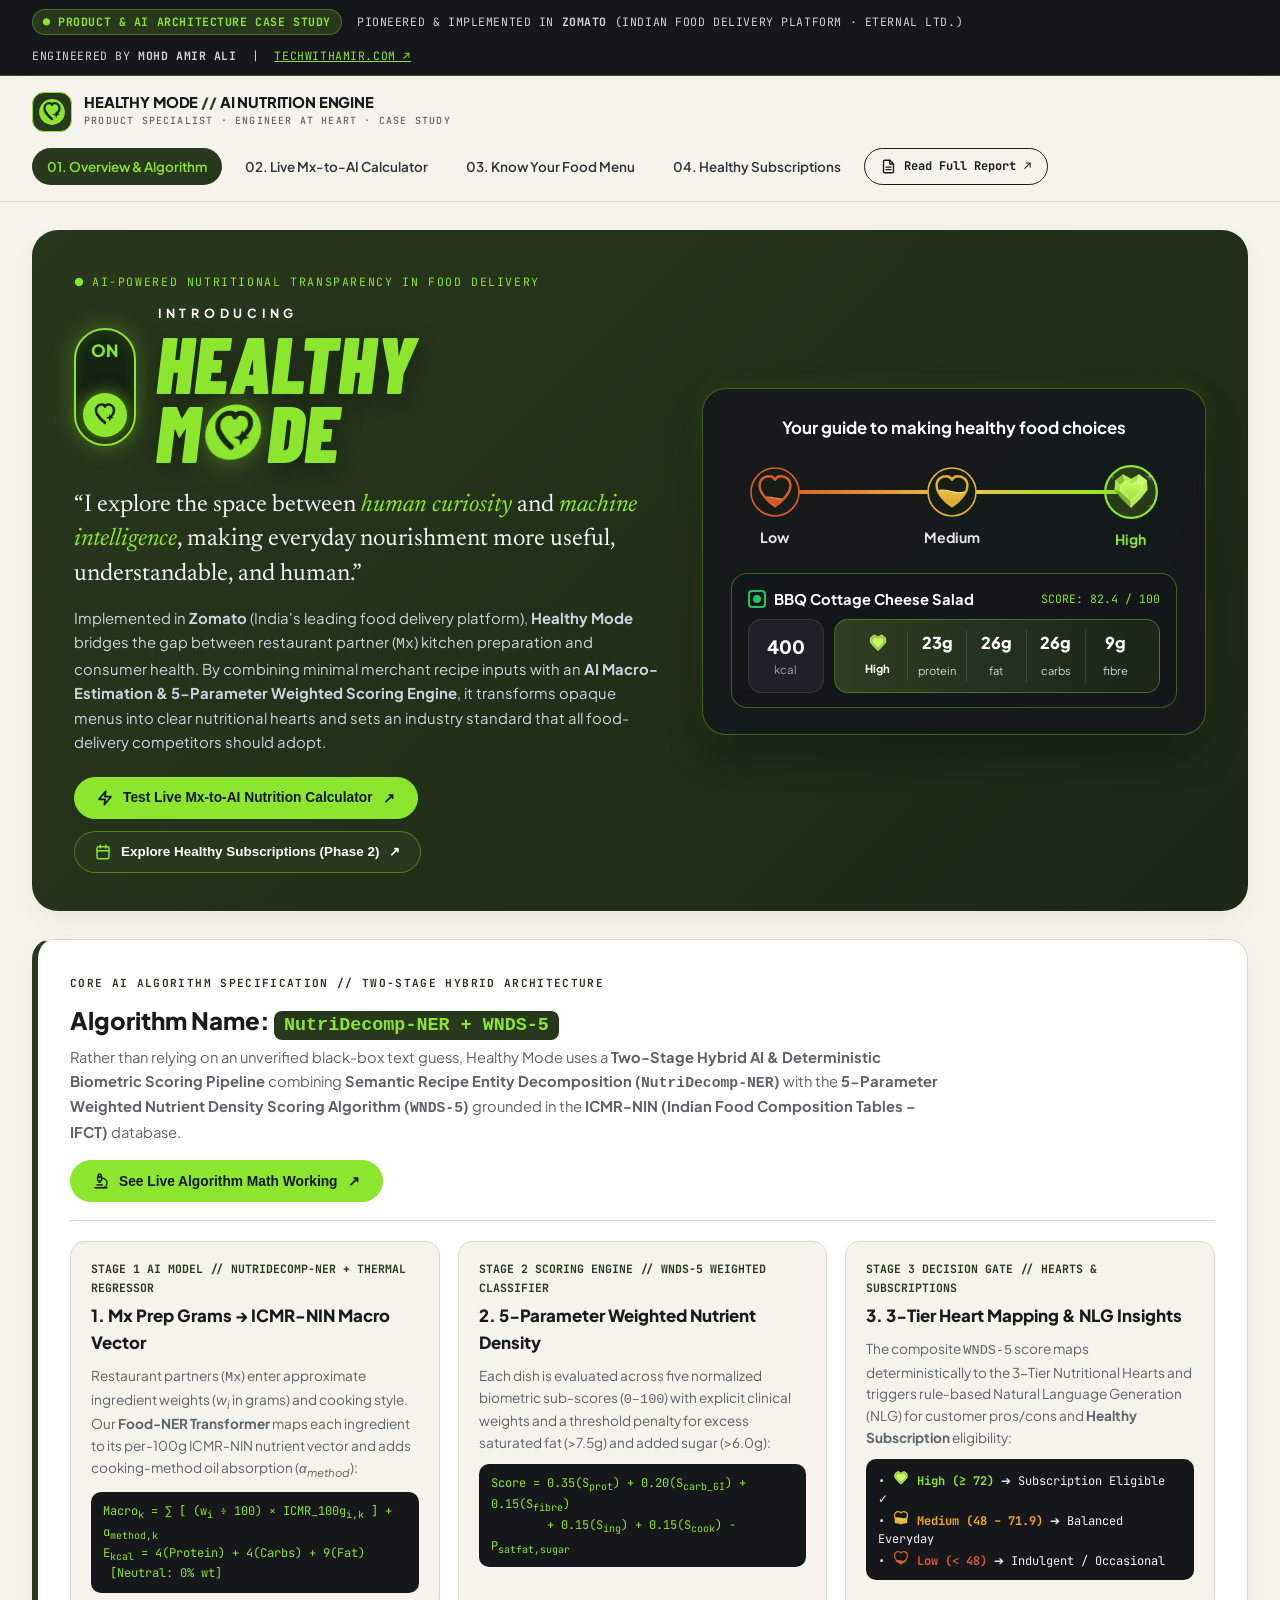
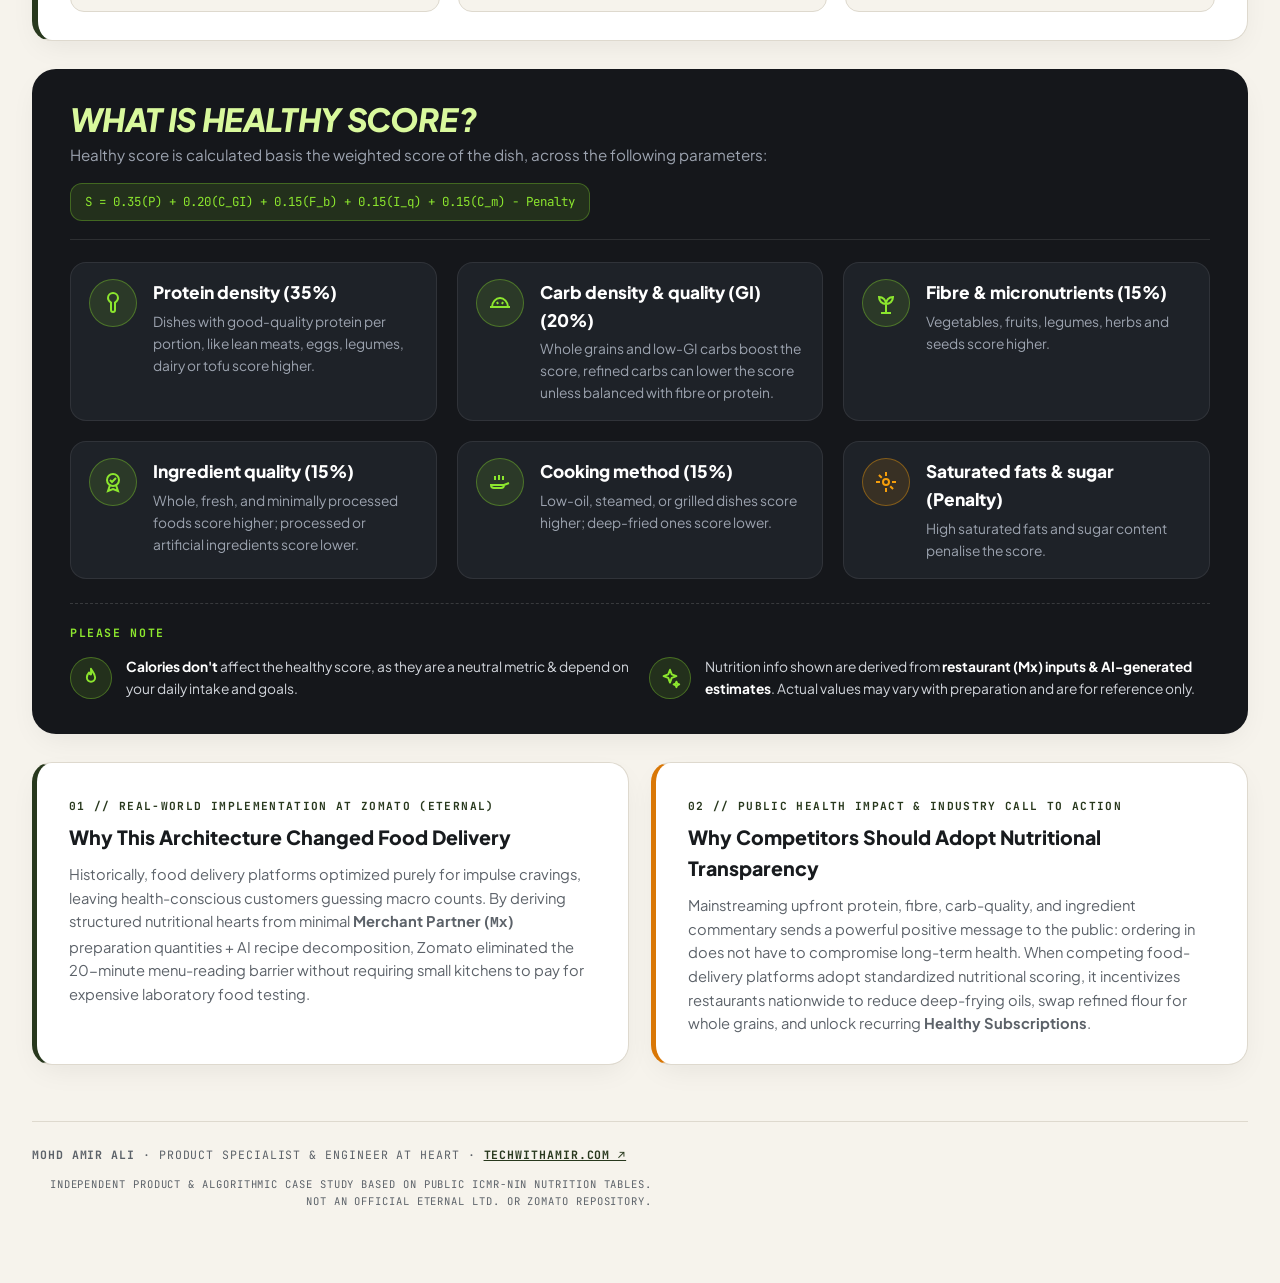
==== commit 086c98ff: "Update overview layout, heart icons, and hover states" ====
--- a/index.html
+++ b/index.html
@@ -3,9 +3,10 @@
 <head>
   <meta charset="utf-8" />
   <meta name="viewport" content="width=device-width, initial-scale=1.0" />
-  <title>HEALTHY MODE // AI Nutritional Scoring &amp; Subscription Engine — Case Study by Mohd Amir Ali</title>
+  <title>HEALTHY MODE // AI Nutritional Scoring &amp; Subscription Engine · Case Study by Mohd Amir Ali</title>
+  <link rel="icon" type="image/svg+xml" href="data:image/svg+xml,%3Csvg xmlns='http://www.w3.org/2000/svg' viewBox='0 0 100 100'%3E%3Ccircle cx='50' cy='50' r='46' fill='%238CE62E'/%3E%3Cpath d='M50 76 C50 76 22 57 22 37 C22 25 31 18 41 18 C46 18 49 21 50 25 C51 21 54 18 59 18 C69 18 78 25 78 37 C78 44 74 50 69 56' fill='none' stroke='%23182813' stroke-width='8.5' stroke-linecap='round' stroke-linejoin='round'/%3E%3Cpath d='M50 76 C45 72 34 63 27 52' fill='none' stroke='%23182813' stroke-width='8.5' stroke-linecap='round'/%3E%3Cpath d='M65 46 L68 56 L78 59 L68 62 L65 72 L62 62 L52 59 L62 56 Z' fill='%23182813'/%3E%3C/svg%3E" />
   <style>
-@import url('https://fonts.googleapis.com/css2?family=Plus+Jakarta+Sans:ital,wght@0,400;0,500;0,600;0,700;0,800;1,700;1,800&family=Newsreader:ital,opsz,wght@0,6..72,400;0,6..72,500;0,6..72,600;1,6..72,400;1,6..72,500&family=JetBrains+Mono:wght@400;500;600;700&display=swap');
+@import url('https://fonts.googleapis.com/css2?family=Barlow+Condensed:ital,wght@1,800;1,900&family=Plus+Jakarta+Sans:ital,wght@0,400;0,500;0,600;0,700;0,800;1,700;1,800&family=Newsreader:ital,opsz,wght@0,6..72,400;0,6..72,500;0,6..72,600;1,6..72,400;1,6..72,500&family=JetBrains+Mono:wght@400;500;600;700&display=swap');
 
 :root {
   /* Botanical Healthy Mode + Editorial Portfolio Palette */
@@ -323,34 +324,102 @@
   }
 }
 
+.hm-hero-brand-lockup {
+  display: inline-flex;
+  align-items: center;
+  gap: 20px;
+  margin-bottom: 18px;
+  position: relative;
+}
+
+/* Iconic Zomato Healthy Mode 'ON' Vertical Toggle Pill (from Reference Image) */
+.hm-on-pill-toggle {
+  width: 62px;
+  height: 118px;
+  border-radius: 999px;
+  background: linear-gradient(180deg, #162614 0%, #0F1B0E 100%);
+  border: 2.5px solid var(--lime-neon);
+  box-shadow: 0 0 24px rgba(140, 230, 46, 0.28), inset 0 0 14px rgba(140, 230, 46, 0.14);
+  display: flex;
+  flex-direction: column;
+  align-items: center;
+  justify-content: space-between;
+  padding: 13px 6px 7px;
+  flex-shrink: 0;
+  transition: transform 0.28s cubic-bezier(0.22, 1, 0.36, 1), box-shadow 0.28s ease;
+}
+
+.hm-on-pill-toggle:hover {
+  transform: translateY(-4px) scale(1.04);
+  box-shadow: 0 0 34px rgba(140, 230, 46, 0.55), inset 0 0 18px rgba(140, 230, 46, 0.24);
+}
+
+.hm-on-pill-text {
+  font-family: var(--font-sans);
+  font-size: 1.05rem;
+  font-weight: 800;
+  letter-spacing: 0.04em;
+  color: var(--lime-neon);
+  line-height: 1;
+}
+
+.hm-on-pill-knob {
+  width: 44px;
+  height: 44px;
+  border-radius: 50%;
+  background: var(--lime-neon);
+  display: flex;
+  align-items: center;
+  justify-content: center;
+  box-shadow: 0 0 16px rgba(140, 230, 46, 0.65);
+}
+
+.hm-introducing-kicker {
+  font-family: var(--font-sans);
+  font-size: 0.78rem;
+  font-weight: 700;
+  letter-spacing: 0.38em;
+  text-transform: uppercase;
+  color: #FFFFFF;
+  margin-bottom: 4px;
+  padding-left: 2px;
+}
+
 .hm-display-logo {
-  font-family: var(--font-sans);
+  font-family: 'Barlow Condensed', var(--font-sans);
   font-style: italic;
-  font-weight: 800;
-  font-size: clamp(2.8rem, 5.4vw, 4.4rem);
-  line-height: 0.94;
-  letter-spacing: -0.03em;
+  font-weight: 900;
+  font-size: clamp(3.3rem, 6.2vw, 5.15rem);
+  line-height: 0.88;
+  letter-spacing: 0.01em;
   color: var(--lime-neon);
   text-transform: uppercase;
-  margin-bottom: 18px;
   display: inline-block;
+  text-shadow: 0 6px 24px rgba(0, 0, 0, 0.32);
 }
 
 .hm-mode-line {
   display: inline-flex;
-  align-items: baseline;
-  gap: 0.01em;
-}
-
-/* Precision Vector 'O' with Uniform Thick Wall & Centered Heart Counter */
+  align-items: center;
+  gap: 0.015em;
+}
+
+/* Precision Vector 'O' Badge with Outlined Heart + 4-Point Plus/Star Sparkle */
 .hm-o-svg {
   width: 0.76em;
-  height: 0.74em;
+  height: 0.76em;
   display: inline-block;
-  vertical-align: -0.03em;
+  vertical-align: middle;
   margin: 0 0.025em 0 0.015em;
-  transform: skewX(-9deg);
+  transform: skewX(-7deg);
   flex-shrink: 0;
+  filter: drop-shadow(0 0 14px rgba(140, 230, 46, 0.35));
+  transition: transform 0.28s ease, filter 0.28s ease;
+}
+
+.hm-display-logo:hover .hm-o-svg {
+  transform: skewX(-7deg) scale(1.08);
+  filter: drop-shadow(0 0 22px rgba(140, 230, 46, 0.75));
 }
 
 .hm-hero-lead {
@@ -373,12 +442,57 @@
   margin-bottom: 22px;
 }
 
-/* 3-Heart Progress Scale Box (Matches "Your guide to making healthy food choices") */
+/* Floating Levitation & Interactive Hover for "Your guide to making healthy food choices" + BBQ Salad Box */
+@keyframes guideCardFloat {
+  0%, 100% {
+    transform: translateY(0px);
+  }
+  50% {
+    transform: translateY(-6px);
+  }
+}
+
+@keyframes sparklePulse {
+  0%, 100% {
+    transform: scale(0.85) rotate(0deg);
+    opacity: 0.55;
+  }
+  50% {
+    transform: scale(1.28) rotate(15deg);
+    opacity: 1;
+  }
+}
+
 .heart-scale-card {
-  background-color: rgba(20, 23, 27, 0.72);
-  border: 1px solid rgba(140, 230, 46, 0.28);
-  border-radius: 22px;
+  background-color: rgba(20, 23, 27, 0.82);
+  backdrop-filter: blur(12px);
+  border: 1.5px solid rgba(140, 230, 46, 0.34);
+  border-radius: 24px;
   padding: 26px 28px;
+  box-shadow: 0 20px 44px -10px rgba(0, 0, 0, 0.48), 0 0 24px rgba(140, 230, 46, 0.1);
+  animation: guideCardFloat 5.2s ease-in-out infinite;
+  transition: transform 0.34s cubic-bezier(0.22, 1, 0.36, 1), box-shadow 0.34s ease, border-color 0.34s ease;
+}
+
+.heart-scale-card:hover {
+  animation-play-state: paused;
+  transform: translateY(-10px) scale(1.018);
+  border-color: rgba(140, 230, 46, 0.85);
+  box-shadow: 0 32px 64px -12px rgba(0, 0, 0, 0.72), 0 0 36px rgba(140, 230, 46, 0.34);
+}
+
+.hero-sample-dish-box {
+  background: #14171A;
+  border-radius: 16px;
+  padding: 14px 16px;
+  border: 1.5px solid rgba(140, 230, 46, 0.35);
+  transition: transform 0.28s cubic-bezier(0.22, 1, 0.36, 1), box-shadow 0.28s ease, border-color 0.28s ease;
+}
+
+.hero-sample-dish-box:hover {
+  transform: translateY(-4px) scale(1.012);
+  border-color: var(--lime-neon);
+  box-shadow: 0 16px 34px rgba(0, 0, 0, 0.55), 0 0 22px rgba(140, 230, 46, 0.28);
 }
 
 .heart-scale-title {
@@ -400,12 +514,13 @@
 
 .heart-track-line {
   position: absolute;
-  left: 48px;
-  right: 48px;
-  top: 22px;
-  height: 3px;
-  background: linear-gradient(90deg, #E0533C 0%, #F5A623 50%, #8CE62E 100%);
+  left: 52px;
+  right: 52px;
+  top: 26px;
+  height: 3.5px;
+  background: linear-gradient(90deg, #D95B2B 0%, #ECC347 50%, #8CE62E 100%);
   z-index: 1;
+  border-radius: 99px;
 }
 
 .heart-node {
@@ -416,12 +531,40 @@
   align-items: center;
   gap: 8px;
   cursor: pointer;
+  transition: transform 0.25s cubic-bezier(0.22, 1, 0.36, 1), filter 0.25s ease;
+}
+
+.heart-node:hover {
+  transform: translateY(-4px) scale(1.1);
+}
+
+/* High Green Heart Node: Sparkling Neon Lime Highlight on Hover */
+.heart-node-high .neon-sparkle-group {
+  opacity: 0.35;
+  transition: opacity 0.25s ease, transform 0.25s ease;
+  transform-origin: center;
+}
+
+.heart-node-high:hover {
+  transform: translateY(-5px) scale(1.18);
+  filter: drop-shadow(0 0 14px rgba(140, 230, 46, 0.95)) drop-shadow(0 0 28px rgba(190, 242, 100, 0.75));
+}
+
+.heart-node-high:hover .neon-sparkle-group {
+  opacity: 1;
+  animation: sparklePulse 0.9s ease-in-out infinite;
 }
 
 .heart-node-label {
   font-size: 0.88rem;
   font-weight: 700;
   color: #E5E7EB;
+}
+
+.inline-heart-svg {
+  display: inline-block;
+  vertical-align: -0.18em;
+  flex-shrink: 0;
 }
 
 /* Signature Dark Nutritional Info Pill (Matches IMG_2736.PNG & IMG_2737.PNG) */
@@ -810,9 +953,12 @@
   <header class="site-header">
     <div class="header-inner">
       <a onclick="switchTab('overview')" class="brand-lockup">
-        <div class="brand-heart-badge">
-          <svg width="22" height="22" viewBox="0 0 24 24" fill="#8CE62E">
-            <path d="M12 21.35l-1.45-1.32C5.4 15.36 2 12.28 2 8.5 2 5.42 4.42 3 7.5 3c1.74 0 3.41.81 4.5 2.09C13.09 3.81 14.76 3 16.5 3 19.58 3 22 5.42 22 8.5c0 3.78-3.4 6.86-8.55 11.54L12 21.35z"/>
+        <div class="brand-heart-badge" title="Healthy Mode O-Heart-Plus Project Emblem">
+          <svg width="28" height="28" viewBox="0 0 100 100" fill="none">
+            <circle cx="50" cy="50" r="46" fill="#8CE62E"/>
+            <path d="M50 75 C44 70 23 55 23 37 C23 25.5 31.5 18.5 41 18.5 C46 18.5 48.8 21 50 24.8 C51.2 21 54 18.5 59 18.5 C68.5 18.5 77 25.5 77 37 C77 43.2 73.8 49 69 54.2" stroke="#182813" stroke-width="8" stroke-linecap="round" stroke-linejoin="round"/>
+            <path d="M50 75 C45 71 35 62 28 51" stroke="#182813" stroke-width="8" stroke-linecap="round"/>
+            <path d="M65 46 L68.2 55.8 L78 59 L68.2 62.2 L65 72 L61.8 62.2 L52 59 L61.8 55.8 Z" fill="#182813"/>
           </svg>
         </div>
         <div class="brand-text">
@@ -826,8 +972,11 @@
         <a id="nav-calculator" onclick="switchTab('calculator')" class="nav-link">02. Live Mx-to-AI Calculator</a>
         <a id="nav-explorer" onclick="switchTab('explorer')" class="nav-link">03. Know Your Food Menu</a>
         <a id="nav-subscription" onclick="switchTab('subscription')" class="nav-link">04. Healthy Subscriptions</a>
-        <a href="HCI_Design_Study.html" class="nav-cta" style="border-color: var(--forest-hero); color: var(--forest-hero);">🧠 HCI &amp; Figma Canvas <span>↗</span></a>
-        <a href="Product_Case_Study_Report.html" class="nav-cta">📄 Read Full Report <span>↗</span></a>
+        <a href="Product_Case_Study_Report.html" class="nav-cta">
+          <svg width="15" height="15" viewBox="0 0 24 24" fill="none" stroke="currentColor" stroke-width="2.2" stroke-linecap="round" stroke-linejoin="round"><path d="M14 2H6a2 2 0 0 0-2 2v16a2 2 0 0 0 2 2h12a2 2 0 0 0 2-2V8z"/><polyline points="14 2 14 8 20 8"/><line x1="16" y1="13" x2="8" y2="13"/><line x1="16" y1="17" x2="8" y2="17"/></svg>
+          <span>Read Full Report</span>
+          <span>↗</span>
+        </a>
       </nav>
     </div>
   </header>
@@ -837,77 +986,149 @@
     <!-- ================= TAB 1: OVERVIEW & HEALTHY SCORE ALGORITHM ================= -->
     <div id="tab-overview" class="tab-section active">
 
-      <!-- Botanical Olive Hero Banner (Matches IMG_2734.PNG) -->
+      <!-- Botanical Olive Hero Banner (Matches Reference Image & IMG_2734.PNG) -->
       <section class="healthy-hero-banner">
         <div>
-          <div style="font-family: var(--font-mono); font-size: 0.72rem; letter-spacing: 0.14em; color: var(--lime-neon); margin-bottom: 8px;">
-            ● AI-POWERED NUTRITIONAL TRANSPARENCY IN FOOD DELIVERY
-          </div>
-          <div class="hm-display-logo" aria-label="HEALTHY MODE">
-            HEALTHY<br/><span class="hm-mode-line">M<svg class="hm-o-svg" viewBox="0 0 100 100" role="img" aria-label="O with Heart"><path fill="#8CE62E" fill-rule="evenodd" d="M 50,4 C 77.5,4 95,22.5 95,50 C 95,77.5 77.5,96 50,96 C 22.5,96 5,77.5 5,50 C 5,22.5 22.5,4 50,4 Z M 50,72 C 46.5,68.5 27,54.5 27,39.5 C 27,30 34.5,23.5 42.5,23.5 C 46.5,23.5 48.8,25.5 50,28.5 C 51.2,25.5 53.5,23.5 57.5,23.5 C 65.5,23.5 73,30 73,39.5 C 73,54.5 53.5,68.5 50,72 Z"/></svg>DE</span>
-          </div>
+          <div style="font-family: var(--font-mono); font-size: 0.72rem; letter-spacing: 0.14em; color: var(--lime-neon); margin-bottom: 12px; display: inline-flex; align-items: center; gap: 8px;">
+            <svg width="10" height="10" viewBox="0 0 12 12"><circle cx="6" cy="6" r="5" fill="#8CE62E"/></svg>
+            <span>AI-POWERED NUTRITIONAL TRANSPARENCY IN FOOD DELIVERY</span>
+          </div>
+
+          <div class="hm-hero-brand-lockup" aria-label="INTRODUCING HEALTHY MODE">
+            <!-- Iconic Vertical 'ON' Toggle Pill with O-Heart-Plus Knob -->
+            <div class="hm-on-pill-toggle" onclick="switchTab('explorer')" title="Healthy Mode ON · Click to Explore Menu">
+              <span class="hm-on-pill-text">ON</span>
+              <div class="hm-on-pill-knob">
+                <svg width="30" height="30" viewBox="0 0 100 100" fill="none">
+                  <path d="M50 76 C43 70 20 54 20 35 C20 23 29 15 39.5 15 C45 15 48.5 18 50 22 C51.5 18 55 15 60.5 15 C71 15 80 23 80 35 C80 42 76.5 48 71 53.5" stroke="#182813" stroke-width="8.5" stroke-linecap="round" stroke-linejoin="round"/>
+                  <path d="M50 76 C44 71 33 61 25 49" stroke="#182813" stroke-width="8.5" stroke-linecap="round"/>
+                  <path d="M66 45 L69.5 55.5 L80 59 L69.5 62.5 L66 73 L62.5 62.5 L52 59 L62.5 55.5 Z" fill="#182813"/>
+                </svg>
+              </div>
+            </div>
+
+            <div>
+              <div class="hm-introducing-kicker">INTRODUCING</div>
+              <div class="hm-display-logo">
+                HEALTHY<br/><span class="hm-mode-line">M<svg class="hm-o-svg" viewBox="0 0 100 100" role="img" aria-label="O with Heart and Plus Sparkle">
+                  <circle cx="50" cy="50" r="46" fill="#8CE62E"/>
+                  <path d="M50 75 C44 70 23 55 23 37 C23 25.5 31.5 18.5 41 18.5 C46 18.5 48.8 21 50 24.8 C51.2 21 54 18.5 59 18.5 C68.5 18.5 77 25.5 77 37 C77 43.2 73.8 49 69 54.2" fill="none" stroke="#182813" stroke-width="8.2" stroke-linecap="round" stroke-linejoin="round"/>
+                  <path d="M50 75 C45 71 35 62 28 51" fill="none" stroke="#182813" stroke-width="8.2" stroke-linecap="round"/>
+                  <path d="M65 46 L68.4 55.6 L78 59 L68.4 62.4 L65 72 L61.6 62.4 L52 59 L61.6 55.6 Z" fill="#182813"/>
+                </svg>DE</span>
+              </div>
+            </div>
+          </div>
+
           <p class="hm-hero-lead">
-            “I explore the space between <em>human curiosity</em> and <em>machine intelligence</em>—making everyday nourishment more useful, understandable, and human.”
+            “I explore the space between <em>human curiosity</em> and <em>machine intelligence</em>, making everyday nourishment more useful, understandable, and human.”
           </p>
           <p class="hm-hero-sub">
-            Implemented in <strong>Zomato</strong> (India's leading food delivery platform), <strong>Healthy Mode</strong> bridges the gap between restaurant partner (<code>Mx</code>) kitchen preparation and consumer health. By combining minimal merchant recipe inputs with an <strong>AI Macro-Estimation &amp; 5-Parameter Weighted Scoring Engine</strong>, it transforms opaque menus into clear nutritional hearts—setting an industry standard that all food-delivery competitors should adopt.
+            Implemented in <strong>Zomato</strong> (India's leading food delivery platform), <strong>Healthy Mode</strong> bridges the gap between restaurant partner (<code>Mx</code>) kitchen preparation and consumer health. By combining minimal merchant recipe inputs with an <strong>AI Macro-Estimation &amp; 5-Parameter Weighted Scoring Engine</strong>, it transforms opaque menus into clear nutritional hearts and sets an industry standard that all food-delivery competitors should adopt.
           </p>
           <div style="display: flex; gap: 12px; flex-wrap: wrap;">
             <button type="button" onclick="switchTab('calculator')" class="btn-primary-lime">
-              <span>⚡ Test Live Mx-to-AI Nutrition Calculator</span>
+              <svg width="16" height="16" viewBox="0 0 24 24" fill="none" stroke="currentColor" stroke-width="2.5" stroke-linecap="round" stroke-linejoin="round"><polygon points="13 2 3 14 12 14 11 22 21 10 12 10 13 2"/></svg>
+              <span>Test Live Mx-to-AI Nutrition Calculator</span>
               <span>↗</span>
             </button>
             <button type="button" onclick="switchTab('subscription')" class="btn-secondary-dark">
-              <span>📅 Explore Healthy Subscriptions (Phase 2)</span>
+              <svg width="16" height="16" viewBox="0 0 24 24" fill="none" stroke="#8CE62E" stroke-width="2.2" stroke-linecap="round" stroke-linejoin="round"><rect x="3" y="4" width="18" height="18" rx="2" ry="2"/><line x1="16" y1="2" x2="16" y2="6"/><line x1="8" y1="2" x2="8" y2="6"/><line x1="3" y1="10" x2="21" y2="10"/></svg>
+              <span>Explore Healthy Subscriptions (Phase 2)</span>
               <span>↗</span>
             </button>
           </div>
         </div>
 
-        <!-- Right: 3-Heart Scale Card + Featured Dish Card Preview (Matches IMG_2734.PNG) -->
+        <!-- Right: Floating 3-Heart Scale Card + Featured Dish Card Preview -->
         <div>
           <div class="heart-scale-card" style="margin-bottom: 18px;">
             <div class="heart-scale-title">Your guide to making healthy food choices</div>
             <div class="heart-track-row">
               <div class="heart-track-line"></div>
-              <!-- Low Heart (Quarter Filled Orange-Red) -->
-              <div class="heart-node" onclick="switchTab('explorer'); filterMenuByTier('Low')">
-                <svg width="44" height="44" viewBox="0 0 48 48">
-                  <circle cx="24" cy="24" r="22" fill="#1E241B" stroke="#E0533C" stroke-width="1.5"/>
-                  <path d="M24 36l-1.8-1.6C15.4 28.2 11 24.2 11 19.3 11 15.4 14 12.4 17.9 12.4c2.2 0 4.3 1 5.7 2.6 1.4-1.6 3.5-2.6 5.7-2.6 3.9 0 6.9 3 6.9 6.9 0 4.9-4.4 8.9-11.2 15.1L24 36z" fill="none" stroke="#E0533C" stroke-width="2.2"/>
-                  <path d="M17 28 C20 31, 23 34, 24 35 C25 34, 28 31, 31 28 Z" fill="#E0533C"/>
+
+              <!-- Low Heart (Exact Generated Quarter-Filled Wavy Terracotta Heart) -->
+              <div class="heart-node" onclick="switchTab('explorer'); filterMenuByTier('Low')" title="Filter Low Healthy Score Dishes">
+                <svg width="52" height="52" viewBox="0 0 256 256" fill="none">
+                  <circle cx="128" cy="128" r="118" fill="#181C17" stroke="#D95B2B" stroke-width="8"/>
+                  <defs>
+                    <clipPath id="heroLowHeartClip">
+                      <path d="M128 198 C128 198 52 148 52 96 C52 68 74 50 98 50 C113 50 123 58 128 68 C133 58 143 50 158 50 C182 50 204 68 204 96 C204 148 128 198 128 198 Z"/>
+                    </clipPath>
+                    <linearGradient id="heroLowLiquidGrad" x1="0" y1="145" x2="0" y2="202" gradientUnits="userSpaceOnUse">
+                      <stop offset="0%" stop-color="#E26334"/>
+                      <stop offset="100%" stop-color="#C84B20"/>
+                    </linearGradient>
+                  </defs>
+                  <g clip-path="url(#heroLowHeartClip)">
+                    <path d="M40 158 Q88 148 128 158 T216 154 L216 212 L40 212 Z" fill="url(#heroLowLiquidGrad)"/>
+                    <path d="M44 158 Q88 148 128 158 T212 154" stroke="#F0855B" stroke-width="5" stroke-linecap="round"/>
+                  </g>
+                  <path d="M128 198 C128 198 52 148 52 96 C52 68 74 50 98 50 C113 50 123 58 128 68 C133 58 143 50 158 50 C182 50 204 68 204 96 C204 148 128 198 128 198 Z" stroke="#D95B2B" stroke-width="12" stroke-linecap="round" stroke-linejoin="round"/>
                 </svg>
                 <span class="heart-node-label">Low</span>
               </div>
 
-              <!-- Medium Heart (Half Filled Amber-Gold) -->
-              <div class="heart-node" onclick="switchTab('explorer'); filterMenuByTier('Medium')">
-                <svg width="44" height="44" viewBox="0 0 48 48">
-                  <circle cx="24" cy="24" r="22" fill="#1E241B" stroke="#F5A623" stroke-width="1.5"/>
+              <!-- Medium Heart (Exact Generated Half-Filled Wavy Golden-Amber Heart) -->
+              <div class="heart-node" onclick="switchTab('explorer'); filterMenuByTier('Medium')" title="Filter Medium Healthy Score Dishes">
+                <svg width="52" height="52" viewBox="0 0 256 256" fill="none">
+                  <circle cx="128" cy="128" r="118" fill="#181C17" stroke="#DFB134" stroke-width="8"/>
                   <defs>
-                    <clipPath id="halfHeart">
-                      <rect x="0" y="23" width="48" height="25"/>
+                    <clipPath id="heroMedHeartClip">
+                      <path d="M128 198 C128 198 52 148 52 96 C52 68 74 50 98 50 C113 50 123 58 128 68 C133 58 143 50 158 50 C182 50 204 68 204 96 C204 148 128 198 128 198 Z"/>
                     </clipPath>
+                    <linearGradient id="heroMedLiquidGrad" x1="0" y1="114" x2="0" y2="202" gradientUnits="userSpaceOnUse">
+                      <stop offset="0%" stop-color="#ECC347"/>
+                      <stop offset="100%" stop-color="#D4A024"/>
+                    </linearGradient>
                   </defs>
-                  <path d="M24 36l-1.8-1.6C15.4 28.2 11 24.2 11 19.3 11 15.4 14 12.4 17.9 12.4c2.2 0 4.3 1 5.7 2.6 1.4-1.6 3.5-2.6 5.7-2.6 3.9 0 6.9 3 6.9 6.9 0 4.9-4.4 8.9-11.2 15.1L24 36z" fill="#F5A623" clip-path="url(#halfHeart)"/>
-                  <path d="M24 36l-1.8-1.6C15.4 28.2 11 24.2 11 19.3 11 15.4 14 12.4 17.9 12.4c2.2 0 4.3 1 5.7 2.6 1.4-1.6 3.5-2.6 5.7-2.6 3.9 0 6.9 3 6.9 6.9 0 4.9-4.4 8.9-11.2 15.1L24 36z" fill="none" stroke="#F5A623" stroke-width="2.2"/>
+                  <g clip-path="url(#heroMedHeartClip)">
+                    <path d="M40 124 Q88 112 128 126 T216 120 L216 212 L40 212 Z" fill="url(#heroMedLiquidGrad)"/>
+                    <path d="M44 124 Q88 112 128 126 T212 120" stroke="#F8DC78" stroke-width="5" stroke-linecap="round"/>
+                  </g>
+                  <path d="M128 198 C128 198 52 148 52 96 C52 68 74 50 98 50 C113 50 123 58 128 68 C133 58 143 50 158 50 C182 50 204 68 204 96 C204 148 128 198 128 198 Z" stroke="#DFB134" stroke-width="12" stroke-linecap="round" stroke-linejoin="round"/>
                 </svg>
                 <span class="heart-node-label">Medium</span>
               </div>
 
-              <!-- High Heart (Glowing Lime-Green Faceted Full Heart) -->
-              <div class="heart-node" onclick="switchTab('explorer'); filterMenuByTier('High')">
-                <svg width="48" height="48" viewBox="0 0 48 48">
-                  <circle cx="24" cy="24" r="23" fill="rgba(140,230,46,0.18)" stroke="#8CE62E" stroke-width="2"/>
-                  <path d="M24 36l-1.8-1.6C15.4 28.2 11 24.2 11 19.3 11 15.4 14 12.4 17.9 12.4c2.2 0 4.3 1 5.7 2.6 1.4-1.6 3.5-2.6 5.7-2.6 3.9 0 6.9 3 6.9 6.9 0 4.9-4.4 8.9-11.2 15.1L24 36z" fill="#8CE62E" stroke="#D9F99D" stroke-width="1.5"/>
-                  <polygon points="24,16 18,21 24,27 30,21" fill="#BEF264" opacity="0.65"/>
+              <!-- High Heart (Exact Generated 3D Faceted Lime-Green Gem Heart + Neon Sparkle Burst on Hover) -->
+              <div class="heart-node heart-node-high" onclick="switchTab('explorer'); filterMenuByTier('High')" title="Hover for Neon Sparkle · Click to Filter High Healthy Score Dishes">
+                <svg width="56" height="56" viewBox="0 0 256 256" fill="none">
+                  <circle cx="128" cy="128" r="118" fill="rgba(140, 230, 46, 0.16)" stroke="#8CE62E" stroke-width="10"/>
+                  <defs>
+                    <linearGradient id="heroCenterGem" x1="0" y1="78" x2="0" y2="176" gradientUnits="userSpaceOnUse">
+                      <stop offset="0%" stop-color="#C8FA5F"/>
+                      <stop offset="100%" stop-color="#9BE13B"/>
+                    </linearGradient>
+                  </defs>
+                  <g transform="translate(22, 20) scale(0.83)">
+                    <polygon points="128,58 84,34 42,66 38,118 76,166 128,216 180,166 218,118 214,66 172,34" fill="#92D138" stroke="#6CA322" stroke-width="4" stroke-linejoin="round"/>
+                    <polygon points="84,34 128,58 128,88 94,70" fill="#B5EE56"/>
+                    <polygon points="42,66 84,34 94,70 68,94" fill="#84C22E"/>
+                    <polygon points="172,34 128,58 128,88 162,70" fill="#A4E246"/>
+                    <polygon points="214,66 172,34 162,70 188,94" fill="#CDF970"/>
+                    <polygon points="38,118 42,66 68,94 72,130" fill="#A6E448"/>
+                    <polygon points="218,118 214,66 188,94 184,130" fill="#B9F15A"/>
+                    <polygon points="76,166 38,118 72,130 128,180 128,216" fill="#7AB628"/>
+                    <polygon points="180,166 218,118 184,130 128,180 128,216" fill="#B2EC53"/>
+                    <polyline points="84,34 94,70 128,88 162,70 172,34" stroke="#E6FFAD" stroke-width="3" fill="none"/>
+                    <polyline points="42,66 68,94 72,130 128,180 184,130 188,94 214,66" stroke="#E6FFAD" stroke-width="3" fill="none"/>
+                    <line x1="128" y1="180" x2="128" y2="216" stroke="#E6FFAD" stroke-width="3.5"/>
+                    <path d="M128 176 L74 126 L68 92 L94 70 L128 90 L162 70 L188 92 L182 126 Z" fill="url(#heroCenterGem)" stroke="#E9FFB8" stroke-width="3" stroke-linejoin="round"/>
+                  </g>
+                  <!-- Neon Sparkle Rays on Hover -->
+                  <g class="neon-sparkle-group">
+                    <path d="M214 38 L219 52 L233 57 L219 62 L214 76 L209 62 L195 57 L209 52 Z" fill="#E6FFAD"/>
+                    <path d="M42 46 L45 55 L54 58 L45 61 L42 70 L39 61 L30 58 L39 55 Z" fill="#BEF264"/>
+                    <path d="M218 182 L221 191 L230 194 L221 197 L218 206 L215 197 L206 194 L215 191 Z" fill="#8CE62E"/>
+                  </g>
                 </svg>
                 <span class="heart-node-label" style="color: var(--lime-neon);">High</span>
               </div>
             </div>
 
-            <!-- Sample Macro Pill from IMG_2734.PNG & IMG_2737.PNG -->
-            <div style="background: #14171A; border-radius: 16px; padding: 14px 16px; border: 1px solid rgba(140,230,46,0.35);">
+            <!-- Floating Sample Macro Pill (BBQ Cottage Cheese Salad) -->
+            <div class="hero-sample-dish-box">
               <div style="display: flex; align-items: center; justify-content: space-between; margin-bottom: 8px;">
                 <span style="display: inline-flex; align-items: center; gap: 8px; font-weight: 700; font-size: 0.92rem;">
                   <span class="veg-square"></span> BBQ Cottage Cheese Salad
@@ -921,7 +1142,12 @@
                 </div>
                 <div class="macros-green-pill">
                   <div class="macro-col">
-                    <span class="val" style="color: var(--lime-neon);">💚</span>
+                    <span class="val" style="display: flex; justify-content: center; align-items: center;">
+                      <svg width="22" height="22" viewBox="0 0 256 256" fill="none">
+                        <polygon points="128,58 84,34 42,66 38,118 76,166 128,216 180,166 218,118 214,66 172,34" fill="#92D138" stroke="#E6FFAD" stroke-width="8" stroke-linejoin="round"/>
+                        <path d="M128 176 L74 126 L68 92 L94 70 L128 90 L162 70 L188 92 L182 126 Z" fill="#C8FA5F" stroke="#E9FFB8" stroke-width="5" stroke-linejoin="round"/>
+                      </svg>
+                    </span>
                     <span class="lbl" style="color: #FFF; font-weight: 700;">High</span>
                   </div>
                   <div class="macro-col">
@@ -960,7 +1186,7 @@
             </p>
           </div>
           <button type="button" onclick="switchTab('calculator')" class="btn-primary-lime" style="align-self: center;">
-            <span>🔬 See Live Algorithm Math Working</span>
+            <svg class="inline-heart-svg" width="16" height="16" viewBox="0 0 24 24" fill="none" stroke="currentColor" stroke-width="2.2" stroke-linecap="round" stroke-linejoin="round"><path d="M6 18h8"/><path d="M3 22h18"/><path d="M14 22a7 7 0 1 0 0-14h-1"/><path d="M9 14h2"/><path d="M9 12a2 2 0 0 1-2-2V6h6v4a2 2 0 0 1-2 2Z"/><path d="M12 6V3a1 1 0 0 0-1-1H9a1 1 0 0 0-1 1v3"/></svg> <span>See Live Algorithm Math Working</span>
             <span>↗</span>
           </button>
         </div>
@@ -1003,9 +1229,9 @@
               The composite <code>WNDS-5</code> score maps deterministically to the 3-Tier Nutritional Hearts and triggers rule-based Natural Language Generation (NLG) for customer pros/cons and <strong>Healthy Subscription</strong> eligibility:
             </p>
             <div style="background: var(--obsidian-card); color: #F3F4F6; font-family: var(--font-mono); font-size: 0.75rem; padding: 10px 12px; border-radius: 10px; line-height: 1.55;">
-              • <span style="color:#8CE62E;font-weight:700;">💚 High (≥ 72)</span> ➔ Subscription Eligible ✓<br/>
-              • <span style="color:#F5A623;font-weight:700;">💛 Medium (48 – 71.9)</span> ➔ Balanced Everyday<br/>
-              • <span style="color:#E0533C;font-weight:700;">🧡 Low (&lt; 48)</span> ➔ Indulgent / Occasional
+              • <span style="color:#8CE62E;font-weight:700;"><svg class="inline-heart-svg" width="18" height="18" viewBox="0 0 256 256" fill="none"><polygon points="128,58 84,34 42,66 38,118 76,166 128,216 180,166 218,118 214,66 172,34" fill="#92D138" stroke="#E6FFAD" stroke-width="10" stroke-linejoin="round"/><path d="M128 176 L74 126 L68 92 L94 70 L128 90 L162 70 L188 92 L182 126 Z" fill="#C8FA5F" stroke="#E9FFB8" stroke-width="6" stroke-linejoin="round"/></svg> High (≥ 72)</span> ➔ Subscription Eligible ✓<br/>
+              • <span style="color:#F5A623;font-weight:700;"><svg class="inline-heart-svg" width="18" height="18" viewBox="0 0 256 256" fill="none"><path d="M40 124 Q88 112 128 126 T216 120 L216 198 L128 214 L40 198 Z" fill="#ECC347"/><path d="M128 214 C128 214 36 154 36 92 C36 58 62 36 92 36 C110 36 122 46 128 58 C134 46 146 36 164 36 C194 36 220 58 220 92 C220 154 128 214 128 214 Z" stroke="#DFB134" stroke-width="18" stroke-linecap="round" stroke-linejoin="round" fill="none"/></svg> Medium (48 – 71.9)</span> ➔ Balanced Everyday<br/>
+              • <span style="color:#E0533C;font-weight:700;"><svg class="inline-heart-svg" width="18" height="18" viewBox="0 0 256 256" fill="none"><path d="M48 162 Q88 152 128 162 T208 158 L190 186 L128 214 L66 186 Z" fill="#E26334"/><path d="M128 214 C128 214 36 154 36 92 C36 58 62 36 92 36 C110 36 122 46 128 58 C134 46 146 36 164 36 C194 36 220 58 220 92 C220 154 128 214 128 214 Z" stroke="#D95B2B" stroke-width="18" stroke-linecap="round" stroke-linejoin="round" fill="none"/></svg> Low (&lt; 48)</span> ➔ Indulgent / Occasional
             </div>
           </div>
         </div>
@@ -1108,13 +1334,13 @@
           </div>
           <div style="display: grid; grid-template-columns: repeat(auto-fit, minmax(320px, 1fr)); gap: 18px;">
             <div style="display: flex; align-items: center; gap: 14px;">
-              <div class="param-circle-icon" style="width: 42px; height: 42px;">🔥</div>
+              <div class="param-circle-icon" style="width: 42px; height: 42px;"><svg width="22" height="22" viewBox="0 0 24 24" fill="none" stroke="currentColor" stroke-width="2.1" stroke-linecap="round" stroke-linejoin="round"><path d="M12 2c1.5 3.2 4.5 5.4 4.5 9.5a4.5 4.5 0 1 1-9 0c0-2.2 1.1-4.1 2.4-5.6.5 1.6 1.8 2.4 2.1 2.4.3 0 0-3.4 0-6.3z"/></svg></div>
               <p style="font-size: 0.86rem; color: #D1D5DB;">
                 <strong style="color: #FFFFFF;">Calories don't</strong> affect the healthy score, as they are a neutral metric &amp; depend on your daily intake and goals.
               </p>
             </div>
             <div style="display: flex; align-items: center; gap: 14px;">
-              <div class="param-circle-icon" style="width: 42px; height: 42px;">✨</div>
+              <div class="param-circle-icon" style="width: 42px; height: 42px;"><svg width="22" height="22" viewBox="0 0 24 24" fill="none" stroke="currentColor" stroke-width="2.1" stroke-linecap="round" stroke-linejoin="round"><path d="M12 3l1.9 5.1L19 10l-5.1 1.9L12 17l-1.9-5.1L5 10l5.1-1.9L12 3z"/><path d="M19 16l.9 2.1L22 19l-2.1.9L19 22l-.9-2.1L16 19l2.1-.9L19 16z"/></svg></div>
               <p style="font-size: 0.86rem; color: #D1D5DB;">
                 Nutrition info shown are derived from <strong style="color: #FFFFFF;">restaurant (Mx) inputs &amp; AI-generated estimates</strong>. Actual values may vary with preparation and are for reference only.
               </p>
@@ -1207,7 +1433,7 @@
               </div>
               <div class="macros-green-pill" id="card-macro-pill">
                 <div class="macro-col">
-                  <span class="val" id="card-heart-icon">💚</span>
+                  <span class="val" id="card-heart-icon"><svg class="inline-heart-svg" width="18" height="18" viewBox="0 0 256 256" fill="none"><polygon points="128,58 84,34 42,66 38,118 76,166 128,216 180,166 218,118 214,66 172,34" fill="#92D138" stroke="#E6FFAD" stroke-width="10" stroke-linejoin="round"/><path d="M128 176 L74 126 L68 92 L94 70 L128 90 L162 70 L188 92 L182 126 Z" fill="#C8FA5F" stroke="#E9FFB8" stroke-width="6" stroke-linejoin="round"/></svg></span>
                   <span class="lbl" id="card-tier-label" style="color: #FFFFFF; font-weight: 700;">High</span>
                 </div>
                 <div class="macro-col">
@@ -1283,13 +1509,13 @@
         <div style="display: flex; align-items: center; justify-content: space-between; flex-wrap: wrap; gap: 16px;">
           <div>
             <span class="eyebrow-label">03 // CUSTOMER DISCOVERY EXPERIENCE</span>
-            <h2 style="font-size: 1.45rem; font-weight: 800;">Know Your Food Better — Healthy Mode Menu</h2>
+            <h2 style="font-size: 1.45rem; font-weight: 800;">Know Your Food Better: Healthy Mode Menu</h2>
           </div>
           <div style="display: flex; gap: 10px; flex-wrap: wrap;">
             <button type="button" class="nav-link active" id="flt-ALL" onclick="filterMenuByTier('ALL')">All Dishes</button>
-            <button type="button" class="nav-link" id="flt-High" onclick="filterMenuByTier('High')">💚 High Score Only</button>
-            <button type="button" class="nav-link" id="flt-Medium" onclick="filterMenuByTier('Medium')">💛 Medium Score</button>
-            <button type="button" class="nav-link" id="flt-Low" onclick="filterMenuByTier('Low')">🧡 Low Score (Comparison)</button>
+            <button type="button" class="nav-link" id="flt-High" onclick="filterMenuByTier('High')"><svg class="inline-heart-svg" width="18" height="18" viewBox="0 0 256 256" fill="none"><polygon points="128,58 84,34 42,66 38,118 76,166 128,216 180,166 218,118 214,66 172,34" fill="#92D138" stroke="#E6FFAD" stroke-width="10" stroke-linejoin="round"/><path d="M128 176 L74 126 L68 92 L94 70 L128 90 L162 70 L188 92 L182 126 Z" fill="#C8FA5F" stroke="#E9FFB8" stroke-width="6" stroke-linejoin="round"/></svg> High Score Only</button>
+            <button type="button" class="nav-link" id="flt-Medium" onclick="filterMenuByTier('Medium')"><svg class="inline-heart-svg" width="18" height="18" viewBox="0 0 256 256" fill="none"><path d="M40 124 Q88 112 128 126 T216 120 L216 198 L128 214 L40 198 Z" fill="#ECC347"/><path d="M128 214 C128 214 36 154 36 92 C36 58 62 36 92 36 C110 36 122 46 128 58 C134 46 146 36 164 36 C194 36 220 58 220 92 C220 154 128 214 128 214 Z" stroke="#DFB134" stroke-width="18" stroke-linecap="round" stroke-linejoin="round" fill="none"/></svg> Medium Score</button>
+            <button type="button" class="nav-link" id="flt-Low" onclick="filterMenuByTier('Low')"><svg class="inline-heart-svg" width="18" height="18" viewBox="0 0 256 256" fill="none"><path d="M48 162 Q88 152 128 162 T208 158 L190 186 L128 214 L66 186 Z" fill="#E26334"/><path d="M128 214 C128 214 36 154 36 92 C36 58 62 36 92 36 C110 36 122 46 128 58 C134 46 146 36 164 36 C194 36 220 58 220 92 C220 154 128 214 128 214 Z" stroke="#D95B2B" stroke-width="18" stroke-linecap="round" stroke-linejoin="round" fill="none"/></svg> Low Score (Comparison)</button>
           </div>
         </div>
       </div>
@@ -1306,7 +1532,7 @@
             Healthy Subscriptions: Automated Nutritious Lunches &amp; Dinners
           </h2>
           <p style="font-size: 0.94rem; color: #D1D5DB; line-height: 1.65;">
-            Once <strong>Healthy Mode</strong> established a trusted <code>Low → High</code> nutritional scoring baseline, it unlocked <strong>Healthy Subscriptions</strong>—allowing busy professionals to pre-plan and schedule <strong>3-day, 5-day, or 15-day</strong> Lunch and Dinner plans. Only dishes that pass the strict <strong><code>💚 High</code> Healthy Score gate</strong> qualify for subscription rotation.
+            Once <strong>Healthy Mode</strong> established a trusted <code>Low → High</code> nutritional scoring baseline, it unlocked <strong>Healthy Subscriptions</strong>, allowing busy professionals to pre-plan and schedule <strong>3-day, 5-day, or 15-day</strong> Lunch and Dinner plans. Only dishes that pass the strict <strong><code><svg class="inline-heart-svg" width="18" height="18" viewBox="0 0 256 256" fill="none"><polygon points="128,58 84,34 42,66 38,118 76,166 128,216 180,166 218,118 214,66 172,34" fill="#92D138" stroke="#E6FFAD" stroke-width="10" stroke-linejoin="round"/><path d="M128 176 L74 126 L68 92 L94 70 L128 90 L162 70 L188 92 L182 126 Z" fill="#C8FA5F" stroke="#E9FFB8" stroke-width="6" stroke-linejoin="round"/></svg> High</code> Healthy Score gate</strong> qualify for subscription rotation.
           </p>
         </div>
 
@@ -1534,11 +1760,11 @@
       const rawWeighted = 0.35 * sProt + 0.20 * sCarb + 0.15 * sFibre + 0.15 * sIng + 0.15 * sCook;
       const finalScore = Math.max(12, Math.min(99, rawWeighted - penalty));
 
-      let tier = "Low", heartIcon = "🧡", borderCol = "rgba(224,83,60,0.45)";
+      let tier = "Low", heartIcon = `<svg class="inline-heart-svg" width="18" height="18" viewBox="0 0 256 256" fill="none"><path d="M48 162 Q88 152 128 162 T208 158 L190 186 L128 214 L66 186 Z" fill="#E26334"/><path d="M128 214 C128 214 36 154 36 92 C36 58 62 36 92 36 C110 36 122 46 128 58 C134 46 146 36 164 36 C194 36 220 58 220 92 C220 154 128 214 128 214 Z" stroke="#D95B2B" stroke-width="18" stroke-linecap="round" stroke-linejoin="round" fill="none"/></svg>`, borderCol = "rgba(224,83,60,0.45)";
       if (finalScore >= 72) {
-        tier = "High"; heartIcon = "💚"; borderCol = "rgba(140,230,46,0.45)";
+        tier = "High"; heartIcon = `<svg class="inline-heart-svg" width="18" height="18" viewBox="0 0 256 256" fill="none"><polygon points="128,58 84,34 42,66 38,118 76,166 128,216 180,166 218,118 214,66 172,34" fill="#92D138" stroke="#E6FFAD" stroke-width="10" stroke-linejoin="round"/><path d="M128 176 L74 126 L68 92 L94 70 L128 90 L162 70 L188 92 L182 126 Z" fill="#C8FA5F" stroke="#E9FFB8" stroke-width="6" stroke-linejoin="round"/></svg>`; borderCol = "rgba(140,230,46,0.45)";
       } else if (finalScore >= 48) {
-        tier = "Medium"; heartIcon = "💛"; borderCol = "rgba(245,166,35,0.45)";
+        tier = "Medium"; heartIcon = `<svg class="inline-heart-svg" width="18" height="18" viewBox="0 0 256 256" fill="none"><path d="M40 124 Q88 112 128 126 T216 120 L216 198 L128 214 L40 198 Z" fill="#ECC347"/><path d="M128 214 C128 214 36 154 36 92 C36 58 62 36 92 36 C110 36 122 46 128 58 C134 46 146 36 164 36 C194 36 220 58 220 92 C220 154 128 214 128 214 Z" stroke="#DFB134" stroke-width="18" stroke-linecap="round" stroke-linejoin="round" fill="none"/></svg>`; borderCol = "rgba(245,166,35,0.45)";
       }
 
       return {
@@ -1563,7 +1789,7 @@
       document.getElementById("card-veg-icon").className = activeDishVeg ? "veg-square" : "nonveg-square";
       document.getElementById("card-dish-title").innerText = activeDishTitle;
       document.getElementById("card-kcal").innerText = res.kcal;
-      document.getElementById("card-heart-icon").innerText = res.heartIcon;
+      document.getElementById("card-heart-icon").innerHTML = res.heartIcon;
       document.getElementById("card-tier-label").innerText = res.tier;
       document.getElementById("card-prot").innerText = res.protG + "g";
       document.getElementById("card-fat").innerText = res.fatG + "g";
@@ -1573,11 +1799,11 @@
 
       document.getElementById("card-pros-list").innerHTML = res.pros.length
         ? res.pros.map(p => `<div class="commentary-item"><span style="color:var(--lime-neon); font-weight:800;">✓</span><div><strong style="color:#FFF;">${p[0]}</strong> – ${p[1]}</div></div>`).join("")
-        : `<div class="commentary-item"><span>—</span><div>Add vegetables or lean protein to boost score</div></div>`;
+        : `<div class="commentary-item"><span>•</span><div>Add vegetables or lean protein to boost score</div></div>`;
 
       document.getElementById("card-cons-list").innerHTML = res.cons.length
         ? res.cons.map(c => `<div class="commentary-item"><span style="color:var(--amber-warn); font-weight:800;">ⓘ</span><div><strong style="color:var(--amber-warn);">${c[0]}</strong> – ${c[1]}</div></div>`).join("")
-        : `<div class="commentary-item"><span style="color:var(--lime-neon);">✓</span><div>Clean macro profile — no high saturated fat or refined carb warnings</div></div>`;
+        : `<div class="commentary-item"><span style="color:var(--lime-neon);">✓</span><div>Clean macro profile with zero high saturated fat or refined carb warnings</div></div>`;
 
       document.getElementById("card-score-numeric").innerText = `WEIGHTED HEALTHY SCORE: ${res.finalScore} / 100 (${res.tier.toUpperCase()})`;
       const subBadge = document.getElementById("card-sub-badge");
@@ -1613,7 +1839,7 @@
 
           <div class="algo-step-row">
             <div style="font-family:var(--font-mono); font-size:0.7rem; color:var(--lime-neon); font-weight:700; margin-bottom:5px;">
-              STAGE 1 (NutriDecomp-NER + ICMR-NIN Linear-Thermal Regressor) — MACRO SUMMATION:
+              STAGE 1 (NutriDecomp-NER + ICMR-NIN Linear-Thermal Regressor) · MACRO SUMMATION:
             </div>
             <div style="font-family:var(--font-mono); font-size:0.73rem; color:#D1D5DB; line-height:1.65;">
               • <strong>Protein:</strong> ∑(w<sub>i</sub>/100 × P<sub>100g</sub>) = ${pSumStr} = <strong>${res.rawP}g raw ➔ ${res.protG}g</strong><br/>
@@ -1626,7 +1852,7 @@
 
           <div class="algo-step-row">
             <div style="font-family:var(--font-mono); font-size:0.7rem; color:var(--lime-neon); font-weight:700; margin-bottom:5px;">
-              STAGE 2 (WNDS-5 Weighted Nutrient Density Scoring Algorithm) — 5 SUB-SCORE EQUATIONS:
+              STAGE 2 (WNDS-5 Weighted Nutrient Density Scoring Algorithm) · 5 SUB-SCORE EQUATIONS:
             </div>
             <div style="font-family:var(--font-mono); font-size:0.72rem; color:#D1D5DB; line-height:1.7;">
               1. <strong>Protein Density (35%):</strong> min(100, 58×(${res.rawP}g/25g) + 42×(${res.protKcalPct}% kcal/24%)) = <strong>${res.sProt}/100</strong> × 0.35 = <span style="color:var(--lime-neon);font-weight:700;">+${res.wProt} pts</span><br/>
@@ -1707,7 +1933,7 @@
 
       grid.innerHTML = list.map(d => {
         const n = d.nutrition;
-        const heart = n.tier === "High" ? "💚" : (n.tier === "Medium" ? "💛" : "🧡");
+        const heart = n.tier === "High" ? `<svg class="inline-heart-svg" width="18" height="18" viewBox="0 0 256 256" fill="none"><polygon points="128,58 84,34 42,66 38,118 76,166 128,216 180,166 218,118 214,66 172,34" fill="#92D138" stroke="#E6FFAD" stroke-width="10" stroke-linejoin="round"/><path d="M128 176 L74 126 L68 92 L94 70 L128 90 L162 70 L188 92 L182 126 Z" fill="#C8FA5F" stroke="#E9FFB8" stroke-width="6" stroke-linejoin="round"/></svg>` : (n.tier === "Medium" ? `<svg class="inline-heart-svg" width="18" height="18" viewBox="0 0 256 256" fill="none"><path d="M40 124 Q88 112 128 126 T216 120 L216 198 L128 214 L40 198 Z" fill="#ECC347"/><path d="M128 214 C128 214 36 154 36 92 C36 58 62 36 92 36 C110 36 122 46 128 58 C134 46 146 36 164 36 C194 36 220 58 220 92 C220 154 128 214 128 214 Z" stroke="#DFB134" stroke-width="18" stroke-linecap="round" stroke-linejoin="round" fill="none"/></svg>` : `<svg class="inline-heart-svg" width="18" height="18" viewBox="0 0 256 256" fill="none"><path d="M48 162 Q88 152 128 162 T208 158 L190 186 L128 214 L66 186 Z" fill="#E26334"/><path d="M128 214 C128 214 36 154 36 92 C36 58 62 36 92 36 C110 36 122 46 128 58 C134 46 146 36 164 36 C194 36 220 58 220 92 C220 154 128 214 128 214 Z" stroke="#D95B2B" stroke-width="18" stroke-linecap="round" stroke-linejoin="round" fill="none"/></svg>`);
         const prosHtml = n.what_makes_healthy.map(p =>
           `<div class="commentary-item"><span style="color:var(--lime-neon);">✓</span><div><strong style="color:#FFF;">${p[0]}</strong> – ${p[1]}</div></div>`
         ).join("");
@@ -1747,7 +1973,7 @@
 
             <div style="margin-bottom: 12px;">
               <div class="commentary-heading">WHAT MAKES THIS HEALTHY</div>
-              ${prosHtml || '<div class="commentary-item"><span>—</span><div>Indulgent preparation</div></div>'}
+              ${prosHtml || '<div class="commentary-item"><span>•</span><div>Indulgent preparation</div></div>'}
             </div>
 
             ${consHtml ? `<div style="padding-top:10px; border-top:1px dashed rgba(255,255,255,0.12);"><div class="commentary-heading">TO CONSIDER</div>${consHtml}</div>` : ''}
@@ -1816,7 +2042,7 @@
           </div>
 
           <div style="padding: 10px 12px; background: var(--bg-cream); border-radius: 12px; margin-bottom: 10px;">
-            <div style="font-family: var(--font-mono); font-size: 0.68rem; color: var(--slate-muted);">☀️ LUNCH (1:00 PM · OFFICE) — 💚 High (${s.lunchDish.nutrition.healthy_score})</div>
+            <div style="font-family: var(--font-mono); font-size: 0.68rem; color: var(--slate-muted);"><svg class="inline-heart-svg" width="14" height="14" viewBox="0 0 24 24" fill="none" stroke="#D97706" stroke-width="2.3" stroke-linecap="round" stroke-linejoin="round"><circle cx="12" cy="12" r="4"/><path d="M12 2v2M12 20v2M4.93 4.93l1.41 1.41M17.66 17.66l1.41 1.41M2 12h2M20 12h2M6.34 17.66l-1.41 1.41M19.07 4.93l-1.41 1.41"/></svg> LUNCH (1:00 PM · OFFICE) · <svg class="inline-heart-svg" width="18" height="18" viewBox="0 0 256 256" fill="none"><polygon points="128,58 84,34 42,66 38,118 76,166 128,216 180,166 218,118 214,66 172,34" fill="#92D138" stroke="#E6FFAD" stroke-width="10" stroke-linejoin="round"/><path d="M128 176 L74 126 L68 92 L94 70 L128 90 L162 70 L188 92 L182 126 Z" fill="#C8FA5F" stroke="#E9FFB8" stroke-width="6" stroke-linejoin="round"/></svg> High (${s.lunchDish.nutrition.healthy_score})</div>
             <div style="font-weight: 800; font-size: 0.92rem; margin-top: 2px;">${s.lunchDish.title}</div>
             <div style="font-family: var(--font-mono); font-size: 0.72rem; color: var(--forest-hero); margin-top: 3px;">
               ${s.lunchDish.nutrition.protein}g P · ${s.lunchDish.nutrition.fat}g F · ${s.lunchDish.nutrition.carbs}g C · ${s.lunchDish.nutrition.fibre}g Fib (${s.lunchDish.nutrition.kcal} kcal)
@@ -1824,7 +2050,7 @@
           </div>
 
           <div style="padding: 10px 12px; background: var(--bg-cream); border-radius: 12px;">
-            <div style="font-family: var(--font-mono); font-size: 0.68rem; color: var(--slate-muted);">🌙 DINNER (8:00 PM · HOME) — 💚 High (${s.dinnerDish.nutrition.healthy_score})</div>
+            <div style="font-family: var(--font-mono); font-size: 0.68rem; color: var(--slate-muted);"><svg class="inline-heart-svg" width="14" height="14" viewBox="0 0 24 24" fill="none" stroke="#4F46E5" stroke-width="2.2" stroke-linecap="round" stroke-linejoin="round"><path d="M21 12.79A9 9 0 1 1 11.21 3 7 7 0 0 0 21 12.79z"/></svg> DINNER (8:00 PM · HOME) · <svg class="inline-heart-svg" width="18" height="18" viewBox="0 0 256 256" fill="none"><polygon points="128,58 84,34 42,66 38,118 76,166 128,216 180,166 218,118 214,66 172,34" fill="#92D138" stroke="#E6FFAD" stroke-width="10" stroke-linejoin="round"/><path d="M128 176 L74 126 L68 92 L94 70 L128 90 L162 70 L188 92 L182 126 Z" fill="#C8FA5F" stroke="#E9FFB8" stroke-width="6" stroke-linejoin="round"/></svg> High (${s.dinnerDish.nutrition.healthy_score})</div>
             <div style="font-weight: 800; font-size: 0.92rem; margin-top: 2px;">${s.dinnerDish.title}</div>
             <div style="font-family: var(--font-mono); font-size: 0.72rem; color: var(--forest-hero); margin-top: 3px;">
               ${s.dinnerDish.nutrition.protein}g P · ${s.dinnerDish.nutrition.fat}g F · ${s.dinnerDish.nutrition.carbs}g C · ${s.dinnerDish.nutrition.fibre}g Fib (${s.dinnerDish.nutrition.kcal} kcal)
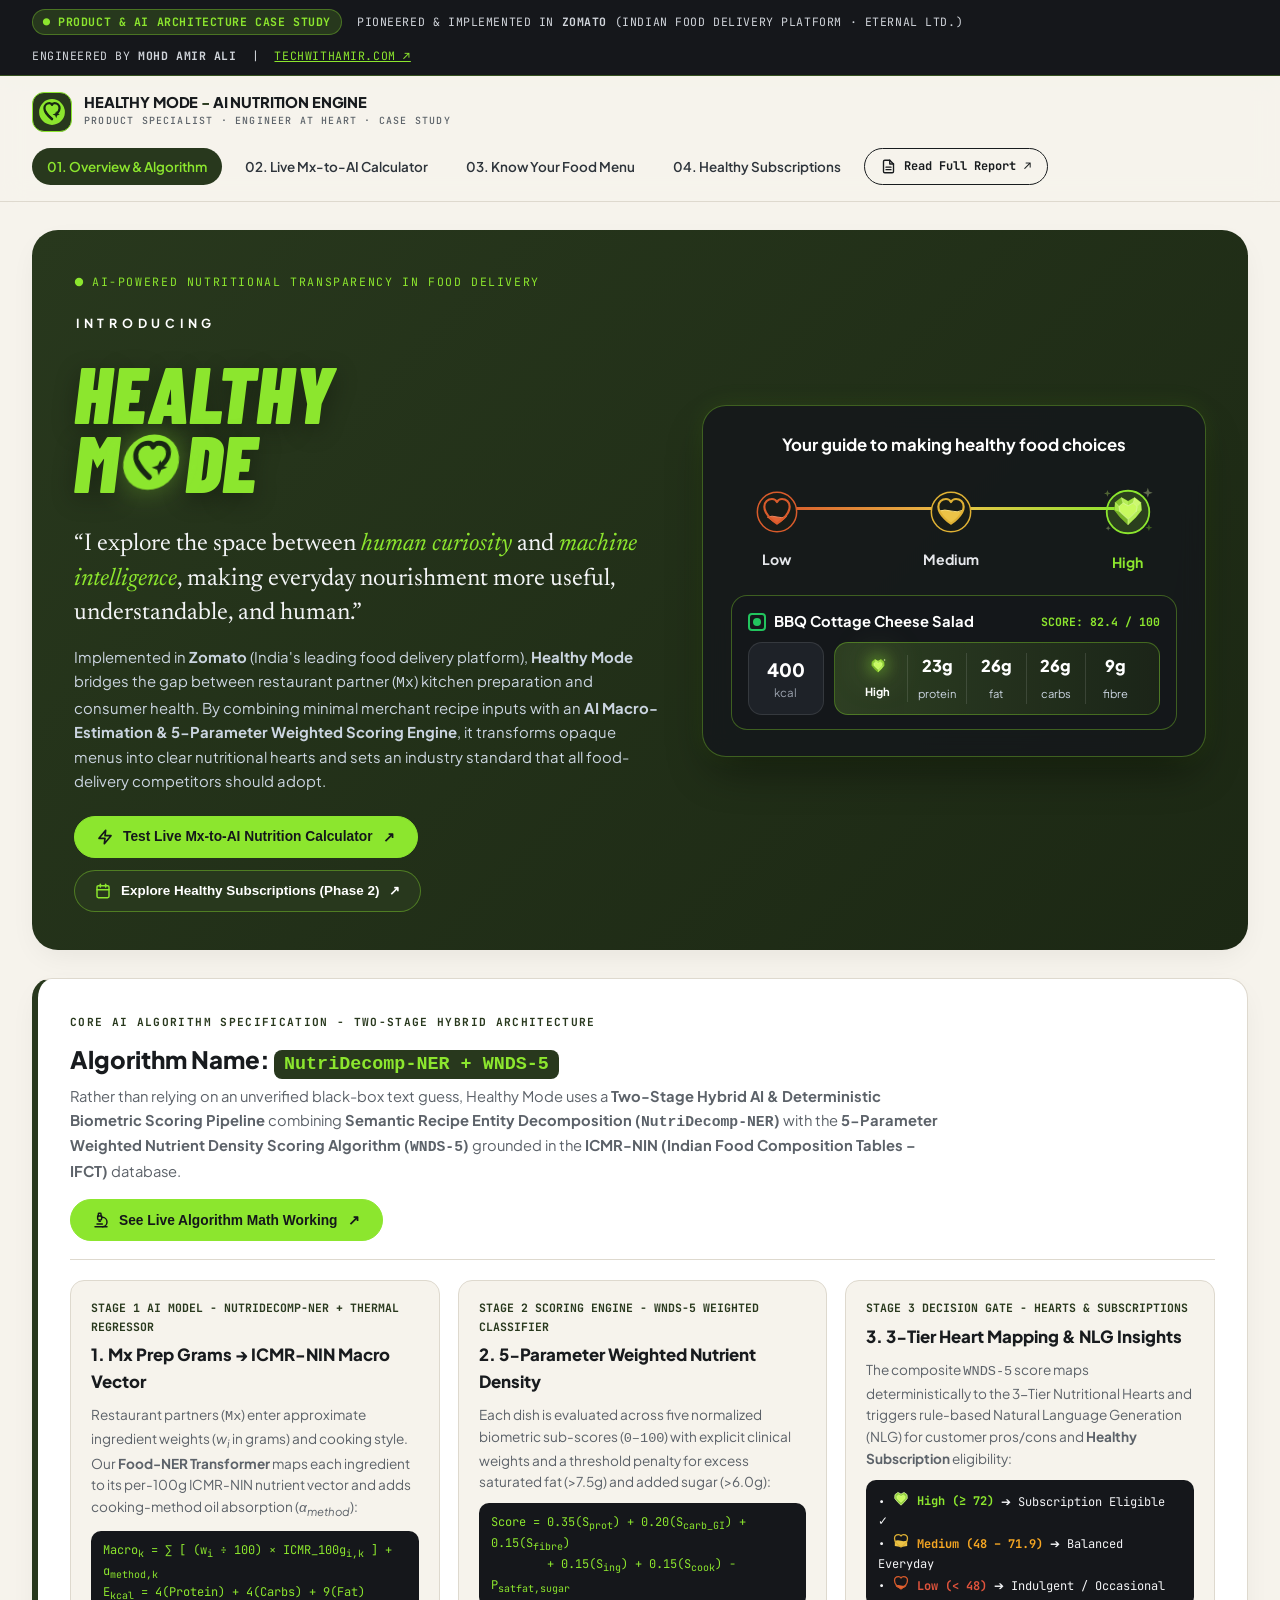
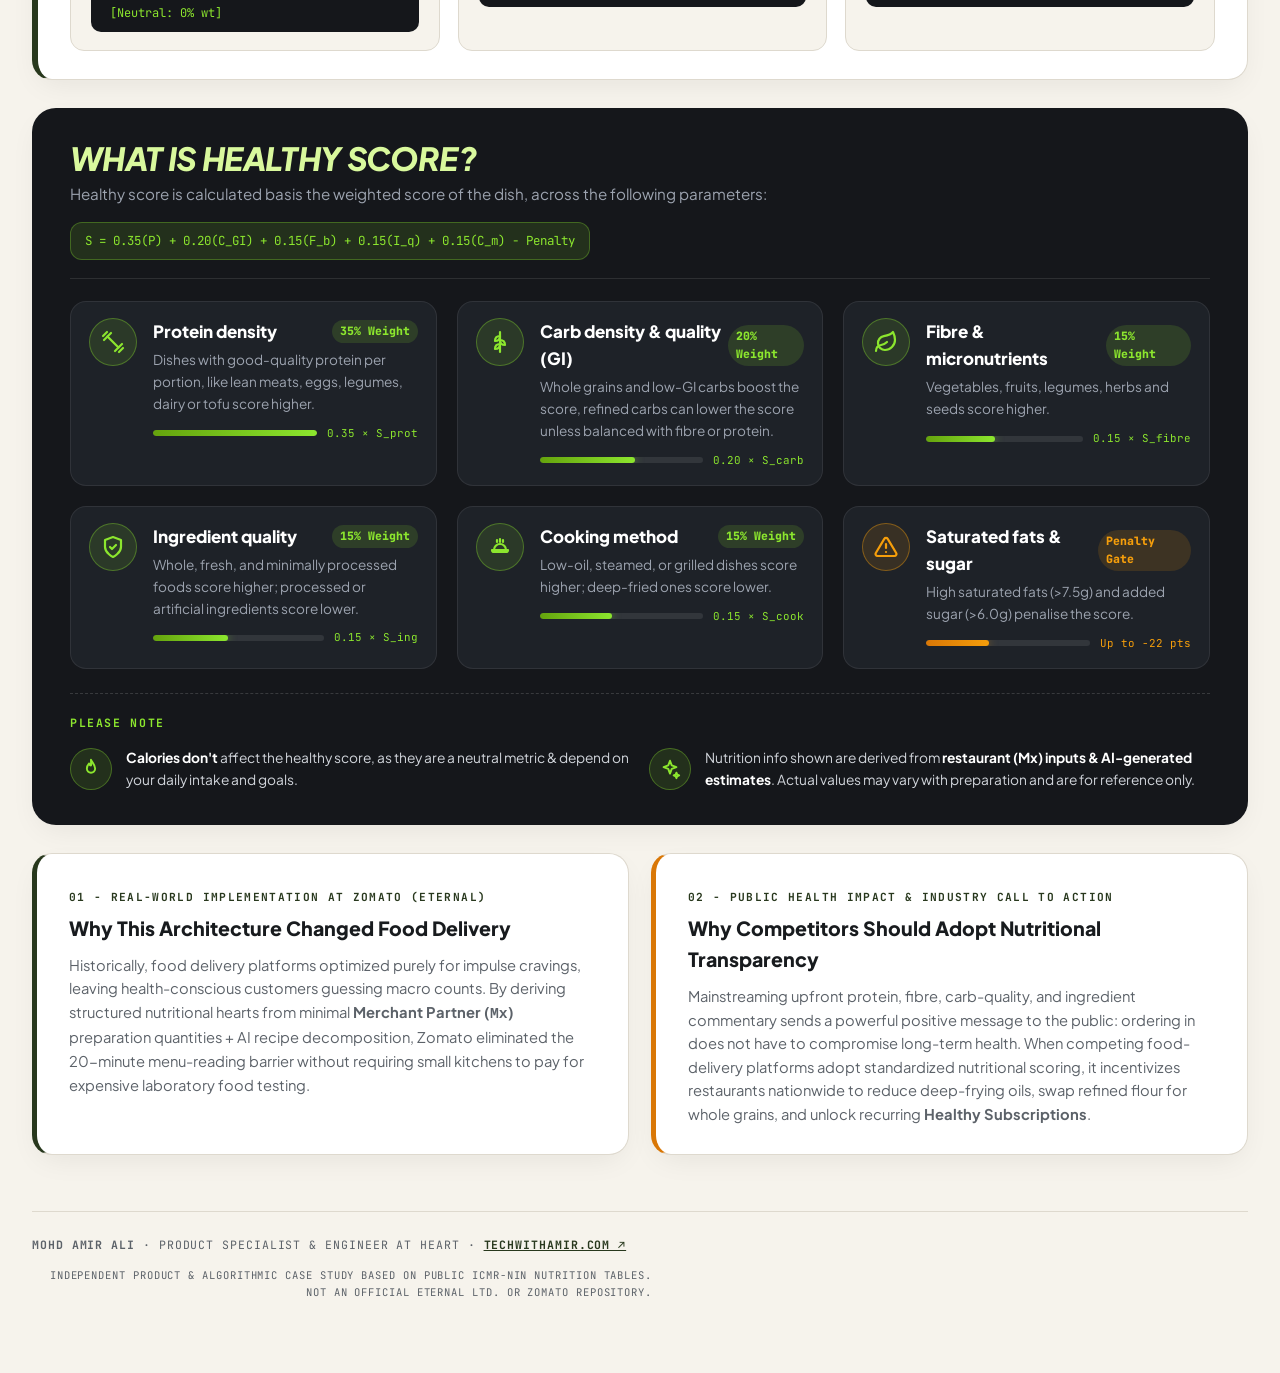
==== commit e27bd1f7: "Enhance Healthy Mode with hyphen branding, unified O-heart-plus logo, full-text neon hero hover, fas" ====
--- a/index.html
+++ b/index.html
@@ -3,7 +3,7 @@
 <head>
   <meta charset="utf-8" />
   <meta name="viewport" content="width=device-width, initial-scale=1.0" />
-  <title>HEALTHY MODE // AI Nutritional Scoring &amp; Subscription Engine · Case Study by Mohd Amir Ali</title>
+  <title>HEALTHY MODE - AI Nutritional Scoring &amp; Subscription Engine · Case Study by Mohd Amir Ali</title>
   <link rel="icon" type="image/svg+xml" href="data:image/svg+xml,%3Csvg xmlns='http://www.w3.org/2000/svg' viewBox='0 0 100 100'%3E%3Ccircle cx='50' cy='50' r='46' fill='%238CE62E'/%3E%3Cpath d='M50 76 C50 76 22 57 22 37 C22 25 31 18 41 18 C46 18 49 21 50 25 C51 21 54 18 59 18 C69 18 78 25 78 37 C78 44 74 50 69 56' fill='none' stroke='%23182813' stroke-width='8.5' stroke-linecap='round' stroke-linejoin='round'/%3E%3Cpath d='M50 76 C45 72 34 63 27 52' fill='none' stroke='%23182813' stroke-width='8.5' stroke-linecap='round'/%3E%3Cpath d='M65 46 L68 56 L78 59 L68 62 L65 72 L62 62 L52 59 L62 56 Z' fill='%23182813'/%3E%3C/svg%3E" />
   <style>
 @import url('https://fonts.googleapis.com/css2?family=Barlow+Condensed:ital,wght@1,800;1,900&family=Plus+Jakarta+Sans:ital,wght@0,400;0,500;0,600;0,700;0,800;1,700;1,800&family=Newsreader:ital,opsz,wght@0,6..72,400;0,6..72,500;0,6..72,600;1,6..72,400;1,6..72,500&family=JetBrains+Mono:wght@400;500;600;700&display=swap');
@@ -931,6 +931,334 @@
       border-color: var(--forest-hero);
       transform: translateY(-2px);
     }
+  
+/* ==========================================================================
+   ENHANCED HOVER, FLOATING, CURSOR TOOLTIP, MODALS & WORD-BY-WORD TRANSITIONS
+   ========================================================================== */
+.hm-hero-brand-lockup {
+  display: inline-flex;
+  flex-direction: column;
+  align-items: flex-start;
+  margin-bottom: 18px;
+  position: relative;
+  padding: 10px 18px 12px 0;
+  border-radius: 20px;
+  transition: all 0.32s cubic-bezier(0.22, 1, 0.36, 1);
+}
+
+.hm-hero-brand-lockup::before {
+  content: "";
+  position: absolute;
+  inset: -12px -24px -12px -16px;
+  background: radial-gradient(ellipse at center, rgba(140, 230, 46, 0.22) 0%, rgba(140, 230, 46, 0.06) 52%, transparent 75%);
+  opacity: 0;
+  transition: opacity 0.34s ease, transform 0.34s ease;
+  pointer-events: none;
+  z-index: 0;
+  border-radius: 28px;
+}
+
+.hm-hero-brand-lockup:hover::before {
+  opacity: 1;
+  transform: scale(1.03);
+}
+
+.hm-hero-brand-lockup > * {
+  position: relative;
+  z-index: 1;
+}
+
+.hm-hero-brand-lockup:hover .hm-display-logo {
+  color: #A8F542;
+  text-shadow: 0 0 16px rgba(140, 230, 46, 0.52), 0 0 34px rgba(140, 230, 46, 0.24);
+  transform: translateY(-2px);
+}
+
+.hm-hero-brand-lockup:hover .hm-o-svg {
+  transform: skewX(-7deg) scale(1.07);
+  filter: drop-shadow(0 0 18px rgba(140, 230, 46, 0.72));
+}
+
+.hm-hero-brand-lockup:hover .hm-introducing-kicker {
+  color: #E6FFAD;
+  text-shadow: 0 0 12px rgba(140, 230, 46, 0.45);
+}
+
+/* Faster, Noticeably Smooth Floating Levitation for Guide Card */
+@keyframes guideCardFloat {
+  0%, 100% {
+    transform: translateY(0px);
+  }
+  50% {
+    transform: translateY(-13px);
+  }
+}
+
+.heart-scale-card {
+  animation: guideCardFloat 2.2s ease-in-out infinite !important;
+}
+
+.heart-scale-card:hover {
+  animation-play-state: paused !important;
+  transform: translateY(-12px) scale(1.018) !important;
+}
+
+/* Per-Heart Color Neon Highlights (Red/Orange for Low, Amber for Medium, Intense Sparkle Lime for High) */
+.heart-node svg {
+  overflow: visible !important;
+}
+
+.heart-node-low:hover {
+  transform: translateY(-5px) scale(1.13);
+  filter: drop-shadow(0 0 12px rgba(226, 99, 52, 0.85)) drop-shadow(0 0 22px rgba(217, 91, 43, 0.55));
+}
+
+.heart-node-medium:hover {
+  transform: translateY(-5px) scale(1.13);
+  filter: drop-shadow(0 0 12px rgba(236, 195, 71, 0.88)) drop-shadow(0 0 22px rgba(223, 177, 52, 0.55));
+}
+
+.heart-node-high:hover {
+  transform: translateY(-6px) scale(1.22) !important;
+  filter: drop-shadow(0 0 18px rgba(140, 230, 46, 1)) drop-shadow(0 0 36px rgba(190, 242, 100, 0.92)) drop-shadow(0 0 54px rgba(140, 230, 46, 0.65)) !important;
+}
+
+.high-neon-heart {
+  filter: drop-shadow(0 0 8px rgba(140, 230, 46, 0.85)) drop-shadow(0 0 16px rgba(190, 242, 100, 0.55));
+}
+
+/* Modern Cursor-Following Floating Text Label (Pure Typography, No Clunky Box) */
+#cursor-heart-tooltip {
+  position: fixed;
+  top: 0;
+  left: 0;
+  pointer-events: none;
+  z-index: 9999;
+  opacity: 0;
+  transform: translate(-50%, -140%) scale(0.94);
+  transition: opacity 0.16s ease, transform 0.16s ease;
+  font-family: var(--font-sans);
+  font-size: 0.78rem;
+  font-weight: 800;
+  letter-spacing: 0.03em;
+  white-space: nowrap;
+  text-shadow: 0 2px 10px rgba(0, 0, 0, 0.95), 0 0 16px rgba(0, 0, 0, 0.85);
+}
+
+#cursor-heart-tooltip.visible {
+  opacity: 1;
+  transform: translate(-50%, -155%) scale(1);
+}
+
+/* Word-by-Word Scroll Reveal Transition for Stage Code Snippets */
+.scroll-code-block .code-word-token {
+  display: inline-block;
+  opacity: 0;
+  transform: translateY(8px);
+  filter: blur(3px);
+  transition: opacity 0.38s cubic-bezier(0.22, 1, 0.36, 1), transform 0.38s cubic-bezier(0.22, 1, 0.36, 1), filter 0.38s ease;
+}
+
+.scroll-code-block.revealed .code-word-token {
+  opacity: 1;
+  transform: translateY(0);
+  filter: blur(0);
+}
+
+/* Interactive 5-Parameter Weight Bar inside "What is Healthy Score?" */
+.param-weight-bar-wrap {
+  margin-top: 10px;
+  display: flex;
+  align-items: center;
+  gap: 10px;
+}
+
+.param-weight-track {
+  flex: 1;
+  height: 6px;
+  background: rgba(255, 255, 255, 0.09);
+  border-radius: 999px;
+  overflow: hidden;
+}
+
+.param-weight-fill {
+  height: 100%;
+  border-radius: 999px;
+  background: linear-gradient(90deg, #65A30D 0%, #8CE62E 100%);
+  box-shadow: 0 0 10px rgba(140, 230, 46, 0.55);
+  transition: width 0.7s cubic-bezier(0.22, 1, 0.36, 1);
+}
+
+.param-row-card:hover .param-weight-fill {
+  filter: brightness(1.22);
+  box-shadow: 0 0 16px rgba(140, 230, 46, 0.9);
+}
+
+/* Live 5-Parameter Sub-Score Progress Bars on Customer Card (Tab 2) */
+.live-subscore-bars-box {
+  background: var(--obsidian-inner);
+  border: 1px solid rgba(255, 255, 255, 0.09);
+  border-radius: 16px;
+  padding: 14px 16px;
+  margin-bottom: 16px;
+}
+
+.subscore-bar-row {
+  margin-bottom: 9px;
+}
+
+.subscore-bar-row:last-child {
+  margin-bottom: 0;
+}
+
+.subscore-bar-top {
+  display: flex;
+  justify-content: space-between;
+  font-family: var(--font-mono);
+  font-size: 0.69rem;
+  color: #D1D5DB;
+  margin-bottom: 4px;
+}
+
+.subscore-bar-track {
+  width: 100%;
+  height: 7px;
+  background: rgba(255, 255, 255, 0.08);
+  border-radius: 999px;
+  overflow: hidden;
+}
+
+.subscore-bar-fill {
+  height: 100%;
+  border-radius: 999px;
+  transition: width 0.42s cubic-bezier(0.22, 1, 0.36, 1), background-color 0.3s ease;
+}
+
+/* Smart AI Kitchen Swap Button & Hover Explanation Tooltip */
+.kitchen-swap-wrap {
+  position: relative;
+  margin-top: 12px;
+}
+
+.btn-kitchen-swap {
+  width: 100%;
+  display: flex;
+  align-items: center;
+  justify-content: center;
+  gap: 8px;
+  padding: 10px 16px;
+  border-radius: 12px;
+  background: linear-gradient(135deg, rgba(140, 230, 46, 0.16) 0%, rgba(40, 56, 29, 0.85) 100%);
+  border: 1.5px solid rgba(140, 230, 46, 0.55);
+  color: var(--lime-neon);
+  font-family: var(--font-sans);
+  font-size: 0.8rem;
+  font-weight: 800;
+  cursor: pointer;
+  transition: all 0.22s ease;
+}
+
+.btn-kitchen-swap:hover {
+  background: var(--lime-neon);
+  color: #14171A;
+  box-shadow: 0 0 22px rgba(140, 230, 46, 0.45);
+  transform: translateY(-1px);
+}
+
+.kitchen-swap-tooltip {
+  position: absolute;
+  bottom: calc(100% + 8px);
+  left: 0;
+  right: 0;
+  background: #0F1419;
+  border: 1px solid var(--lime-neon);
+  color: #E5E7EB;
+  padding: 9px 12px;
+  border-radius: 10px;
+  font-size: 0.74rem;
+  line-height: 1.45;
+  box-shadow: 0 12px 28px rgba(0, 0, 0, 0.65);
+  opacity: 0;
+  pointer-events: none;
+  transform: translateY(6px);
+  transition: opacity 0.2s ease, transform 0.2s ease;
+  z-index: 30;
+}
+
+.kitchen-swap-wrap:hover .kitchen-swap-tooltip {
+  opacity: 1;
+  transform: translateY(0);
+}
+
+/* Menu Explorer Card Flex Alignment & Hover */
+.explorer-card-flex {
+  display: flex;
+  flex-direction: column;
+  justify-content: space-between;
+  height: 100%;
+  cursor: pointer;
+  transition: transform 0.24s cubic-bezier(0.22, 1, 0.36, 1), border-color 0.24s ease, box-shadow 0.24s ease;
+}
+
+.explorer-card-flex:hover {
+  transform: translateY(-4px);
+  border-color: rgba(140, 230, 46, 0.55);
+  box-shadow: 0 22px 44px rgba(0, 0, 0, 0.45), 0 0 20px rgba(140, 230, 46, 0.14);
+}
+
+/* Popup Modals (Dish Detail Modal & 5s Auto-Closing Subscription Modal) */
+.hm-modal-backdrop {
+  position: fixed;
+  inset: 0;
+  background: rgba(12, 15, 19, 0.78);
+  backdrop-filter: blur(8px);
+  z-index: 2000;
+  display: none;
+  align-items: center;
+  justify-content: center;
+  padding: 20px;
+}
+
+.hm-modal-backdrop.open {
+  display: flex;
+}
+
+.hm-modal-box {
+  background: #15181E;
+  color: #FFFFFF;
+  border: 1.5px solid rgba(140, 230, 46, 0.5);
+  border-radius: 24px;
+  max-width: 680px;
+  width: 100%;
+  max-height: 90vh;
+  overflow-y: auto;
+  padding: 28px 30px;
+  box-shadow: 0 28px 70px rgba(0, 0, 0, 0.75), 0 0 36px rgba(140, 230, 46, 0.2);
+  position: relative;
+}
+
+.sub-swap-btn {
+  display: inline-flex;
+  align-items: center;
+  gap: 5px;
+  background: var(--bg-surface);
+  border: 1px solid var(--border-strong);
+  color: var(--forest-hero);
+  font-family: var(--font-mono);
+  font-size: 0.66rem;
+  font-weight: 700;
+  padding: 3px 9px;
+  border-radius: 999px;
+  cursor: pointer;
+  transition: all 0.18s ease;
+}
+
+.sub-swap-btn:hover {
+  background: var(--forest-hero);
+  color: var(--lime-neon);
+  border-color: var(--forest-hero);
+}
+
   </style>
 </head>
 <body>
@@ -953,16 +1281,9 @@
   <header class="site-header">
     <div class="header-inner">
       <a onclick="switchTab('overview')" class="brand-lockup">
-        <div class="brand-heart-badge" title="Healthy Mode O-Heart-Plus Project Emblem">
-          <svg width="28" height="28" viewBox="0 0 100 100" fill="none">
-            <circle cx="50" cy="50" r="46" fill="#8CE62E"/>
-            <path d="M50 75 C44 70 23 55 23 37 C23 25.5 31.5 18.5 41 18.5 C46 18.5 48.8 21 50 24.8 C51.2 21 54 18.5 59 18.5 C68.5 18.5 77 25.5 77 37 C77 43.2 73.8 49 69 54.2" stroke="#182813" stroke-width="8" stroke-linecap="round" stroke-linejoin="round"/>
-            <path d="M50 75 C45 71 35 62 28 51" stroke="#182813" stroke-width="8" stroke-linecap="round"/>
-            <path d="M65 46 L68.2 55.8 L78 59 L68.2 62.2 L65 72 L61.8 62.2 L52 59 L61.8 55.8 Z" fill="#182813"/>
-          </svg>
-        </div>
+        <div class="brand-heart-badge"><svg width="28" height="28" viewBox="0 0 100 100" fill="none"><circle cx="50" cy="50" r="46" fill="#8CE62E"/><path d="M50 75 C44 70 23 55 23 37 C23 25.5 31.5 18.5 41 18.5 C46 18.5 48.8 21 50 24.8 C51.2 21 54 18.5 59 18.5 C68.5 18.5 77 25.5 77 37 C77 43.2 73.8 49 69 54.2" fill="none" stroke="#182813" stroke-width="8.2" stroke-linecap="round" stroke-linejoin="round"/><path d="M50 75 C45 71 35 62 28 51" fill="none" stroke="#182813" stroke-width="8.2" stroke-linecap="round"/><path d="M65 46 L68.4 55.6 L78 59 L68.4 62.4 L65 72 L61.6 62.4 L52 59 L61.6 55.6 Z" fill="#182813"/></svg></div>
         <div class="brand-text">
-          <span class="brand-name">HEALTHY MODE <span style="color: var(--forest-hero);">//</span> AI NUTRITION ENGINE</span>
+          <span class="brand-name">HEALTHY MODE <span style="color: var(--forest-hero);">-</span> AI NUTRITION ENGINE</span>
           <span class="brand-tagline">Product Specialist · Engineer at Heart · Case Study</span>
         </div>
       </a>
@@ -994,29 +1315,10 @@
             <span>AI-POWERED NUTRITIONAL TRANSPARENCY IN FOOD DELIVERY</span>
           </div>
 
-          <div class="hm-hero-brand-lockup" aria-label="INTRODUCING HEALTHY MODE">
-            <!-- Iconic Vertical 'ON' Toggle Pill with O-Heart-Plus Knob -->
-            <div class="hm-on-pill-toggle" onclick="switchTab('explorer')" title="Healthy Mode ON · Click to Explore Menu">
-              <span class="hm-on-pill-text">ON</span>
-              <div class="hm-on-pill-knob">
-                <svg width="30" height="30" viewBox="0 0 100 100" fill="none">
-                  <path d="M50 76 C43 70 20 54 20 35 C20 23 29 15 39.5 15 C45 15 48.5 18 50 22 C51.5 18 55 15 60.5 15 C71 15 80 23 80 35 C80 42 76.5 48 71 53.5" stroke="#182813" stroke-width="8.5" stroke-linecap="round" stroke-linejoin="round"/>
-                  <path d="M50 76 C44 71 33 61 25 49" stroke="#182813" stroke-width="8.5" stroke-linecap="round"/>
-                  <path d="M66 45 L69.5 55.5 L80 59 L69.5 62.5 L66 73 L62.5 62.5 L52 59 L62.5 55.5 Z" fill="#182813"/>
-                </svg>
-              </div>
-            </div>
-
-            <div>
-              <div class="hm-introducing-kicker">INTRODUCING</div>
-              <div class="hm-display-logo">
-                HEALTHY<br/><span class="hm-mode-line">M<svg class="hm-o-svg" viewBox="0 0 100 100" role="img" aria-label="O with Heart and Plus Sparkle">
-                  <circle cx="50" cy="50" r="46" fill="#8CE62E"/>
-                  <path d="M50 75 C44 70 23 55 23 37 C23 25.5 31.5 18.5 41 18.5 C46 18.5 48.8 21 50 24.8 C51.2 21 54 18.5 59 18.5 C68.5 18.5 77 25.5 77 37 C77 43.2 73.8 49 69 54.2" fill="none" stroke="#182813" stroke-width="8.2" stroke-linecap="round" stroke-linejoin="round"/>
-                  <path d="M50 75 C45 71 35 62 28 51" fill="none" stroke="#182813" stroke-width="8.2" stroke-linecap="round"/>
-                  <path d="M65 46 L68.4 55.6 L78 59 L68.4 62.4 L65 72 L61.6 62.4 L52 59 L61.6 55.6 Z" fill="#182813"/>
-                </svg>DE</span>
-              </div>
+                    <div class="hm-hero-brand-lockup" aria-label="INTRODUCING HEALTHY MODE">
+            <div class="hm-introducing-kicker">INTRODUCING</div>
+            <div class="hm-display-logo">
+              HEALTHY<br/><span class="hm-mode-line">M<svg class="hm-o-svg" viewBox="0 0 100 100" role="img" aria-label="O with Heart and Plus"><circle cx="50" cy="50" r="46" fill="#8CE62E"/><path d="M50 75 C44 70 23 55 23 37 C23 25.5 31.5 18.5 41 18.5 C46 18.5 48.8 21 50 24.8 C51.2 21 54 18.5 59 18.5 C68.5 18.5 77 25.5 77 37 C77 43.2 73.8 49 69 54.2" fill="none" stroke="#182813" stroke-width="8.2" stroke-linecap="round" stroke-linejoin="round"/><path d="M50 75 C45 71 35 62 28 51" fill="none" stroke="#182813" stroke-width="8.2" stroke-linecap="round"/><path d="M65 46 L68.4 55.6 L78 59 L68.4 62.4 L65 72 L61.6 62.4 L52 59 L61.6 55.6 Z" fill="#182813"/></svg>DE</span>
             </div>
           </div>
 
@@ -1040,67 +1342,51 @@
           </div>
         </div>
 
-        <!-- Right: Floating 3-Heart Scale Card + Featured Dish Card Preview -->
+                <!-- Right: Floating 3-Heart Scale Card + Hover-Linked Dish Preview -->
         <div>
-          <div class="heart-scale-card" style="margin-bottom: 18px;">
+          <div class="heart-scale-card" style="margin-bottom: 18px;" onmouseleave="previewHeroHeartTier('High')">
             <div class="heart-scale-title">Your guide to making healthy food choices</div>
             <div class="heart-track-row">
               <div class="heart-track-line"></div>
 
-              <!-- Low Heart (Exact Generated Quarter-Filled Wavy Terracotta Heart) -->
-              <div class="heart-node" onclick="switchTab('explorer'); filterMenuByTier('Low')" title="Filter Low Healthy Score Dishes">
-                <svg width="52" height="52" viewBox="0 0 256 256" fill="none">
-                  <circle cx="128" cy="128" r="118" fill="#181C17" stroke="#D95B2B" stroke-width="8"/>
-                  <defs>
-                    <clipPath id="heroLowHeartClip">
-                      <path d="M128 198 C128 198 52 148 52 96 C52 68 74 50 98 50 C113 50 123 58 128 68 C133 58 143 50 158 50 C182 50 204 68 204 96 C204 148 128 198 128 198 Z"/>
-                    </clipPath>
-                    <linearGradient id="heroLowLiquidGrad" x1="0" y1="145" x2="0" y2="202" gradientUnits="userSpaceOnUse">
-                      <stop offset="0%" stop-color="#E26334"/>
-                      <stop offset="100%" stop-color="#C84B20"/>
-                    </linearGradient>
-                  </defs>
-                  <g clip-path="url(#heroLowHeartClip)">
-                    <path d="M40 158 Q88 148 128 158 T216 154 L216 212 L40 212 Z" fill="url(#heroLowLiquidGrad)"/>
-                    <path d="M44 158 Q88 148 128 158 T212 154" stroke="#F0855B" stroke-width="5" stroke-linecap="round"/>
-                  </g>
-                  <path d="M128 198 C128 198 52 148 52 96 C52 68 74 50 98 50 C113 50 123 58 128 68 C133 58 143 50 158 50 C182 50 204 68 204 96 C204 148 128 198 128 198 Z" stroke="#D95B2B" stroke-width="12" stroke-linecap="round" stroke-linejoin="round"/>
+              <!-- Low Heart (Exact Generated Quarter-Filled Wavy Terracotta Heart · Red-Orange Neon Hover) -->
+              <div class="heart-node heart-node-low"
+                   onmouseenter="previewHeroHeartTier('Low'); showHeartCursorTip(event, 'Click to filter low healthy dishes ↗', '#F0855B')"
+                   onmousemove="moveHeartCursorTip(event)"
+                   onmouseleave="hideHeartCursorTip()"
+                   onclick="switchTab('explorer'); filterMenuByTier('Low')">
+                <svg width="56" height="56" viewBox="-40 -40 336 336" fill="none" style="overflow: visible;">
+                  <circle cx="128" cy="128" r="118" fill="#181C17" stroke="#D95B2B" stroke-width="9"/>
+                  <path d="M 68,158 Q 98,148 128,158 T 188,155 C 162,184 128,198 128,198 C 128,198 94,184 68,158 Z" fill="#E26334"/>
+                  <path d="M 72,158 Q 98,148 128,158 T 184,155" stroke="#F0855B" stroke-width="6" stroke-linecap="round"/>
+                  <path d="M128 198 C128 198 52 148 52 96 C52 68 74 50 98 50 C113 50 123 58 128 68 C133 58 143 50 158 50 C182 50 204 68 204 96 C204 148 128 198 128 198 Z" stroke="#D95B2B" stroke-width="13" stroke-linecap="round" stroke-linejoin="round"/>
                 </svg>
-                <span class="heart-node-label">Low</span>
-              </div>
-
-              <!-- Medium Heart (Exact Generated Half-Filled Wavy Golden-Amber Heart) -->
-              <div class="heart-node" onclick="switchTab('explorer'); filterMenuByTier('Medium')" title="Filter Medium Healthy Score Dishes">
-                <svg width="52" height="52" viewBox="0 0 256 256" fill="none">
-                  <circle cx="128" cy="128" r="118" fill="#181C17" stroke="#DFB134" stroke-width="8"/>
-                  <defs>
-                    <clipPath id="heroMedHeartClip">
-                      <path d="M128 198 C128 198 52 148 52 96 C52 68 74 50 98 50 C113 50 123 58 128 68 C133 58 143 50 158 50 C182 50 204 68 204 96 C204 148 128 198 128 198 Z"/>
-                    </clipPath>
-                    <linearGradient id="heroMedLiquidGrad" x1="0" y1="114" x2="0" y2="202" gradientUnits="userSpaceOnUse">
-                      <stop offset="0%" stop-color="#ECC347"/>
-                      <stop offset="100%" stop-color="#D4A024"/>
-                    </linearGradient>
-                  </defs>
-                  <g clip-path="url(#heroMedHeartClip)">
-                    <path d="M40 124 Q88 112 128 126 T216 120 L216 212 L40 212 Z" fill="url(#heroMedLiquidGrad)"/>
-                    <path d="M44 124 Q88 112 128 126 T212 120" stroke="#F8DC78" stroke-width="5" stroke-linecap="round"/>
-                  </g>
-                  <path d="M128 198 C128 198 52 148 52 96 C52 68 74 50 98 50 C113 50 123 58 128 68 C133 58 143 50 158 50 C182 50 204 68 204 96 C204 148 128 198 128 198 Z" stroke="#DFB134" stroke-width="12" stroke-linecap="round" stroke-linejoin="round"/>
+                <span class="heart-node-label" id="hero-lbl-Low">Low</span>
+              </div>
+
+              <!-- Medium Heart (Exact Generated Half-Filled Wavy Golden-Amber Heart · Amber Neon Hover) -->
+              <div class="heart-node heart-node-medium"
+                   onmouseenter="previewHeroHeartTier('Medium'); showHeartCursorTip(event, 'Click to filter medium healthy dishes ↗', '#F8DC78')"
+                   onmousemove="moveHeartCursorTip(event)"
+                   onmouseleave="hideHeartCursorTip()"
+                   onclick="switchTab('explorer'); filterMenuByTier('Medium')">
+                <svg width="56" height="56" viewBox="-40 -40 336 336" fill="none" style="overflow: visible;">
+                  <circle cx="128" cy="128" r="118" fill="#181C17" stroke="#DFB134" stroke-width="9"/>
+                  <path d="M 54,122 Q 90,110 128,122 T 202,118 C 188,156 128,198 128,198 C 128,198 68,156 54,122 Z" fill="#ECC347"/>
+                  <path d="M 58,122 Q 90,110 128,122 T 198,118" stroke="#F8DC78" stroke-width="6" stroke-linecap="round"/>
+                  <path d="M128 198 C128 198 52 148 52 96 C52 68 74 50 98 50 C113 50 123 58 128 68 C133 58 143 50 158 50 C182 50 204 68 204 96 C204 148 128 198 128 198 Z" stroke="#DFB134" stroke-width="13" stroke-linecap="round" stroke-linejoin="round"/>
                 </svg>
-                <span class="heart-node-label">Medium</span>
-              </div>
-
-              <!-- High Heart (Exact Generated 3D Faceted Lime-Green Gem Heart + Neon Sparkle Burst on Hover) -->
-              <div class="heart-node heart-node-high" onclick="switchTab('explorer'); filterMenuByTier('High')" title="Hover for Neon Sparkle · Click to Filter High Healthy Score Dishes">
-                <svg width="56" height="56" viewBox="0 0 256 256" fill="none">
-                  <circle cx="128" cy="128" r="118" fill="rgba(140, 230, 46, 0.16)" stroke="#8CE62E" stroke-width="10"/>
-                  <defs>
-                    <linearGradient id="heroCenterGem" x1="0" y1="78" x2="0" y2="176" gradientUnits="userSpaceOnUse">
-                      <stop offset="0%" stop-color="#C8FA5F"/>
-                      <stop offset="100%" stop-color="#9BE13B"/>
-                    </linearGradient>
-                  </defs>
+                <span class="heart-node-label" id="hero-lbl-Medium">Medium</span>
+              </div>
+
+              <!-- High Heart (Exact Generated 3D Faceted Lime-Green Gem Heart + Unclipped Neon Sparkle Burst on Hover) -->
+              <div class="heart-node heart-node-high"
+                   onmouseenter="previewHeroHeartTier('High'); showHeartCursorTip(event, 'Click to filter high healthy dishes ↗', '#A8F542')"
+                   onmousemove="moveHeartCursorTip(event)"
+                   onmouseleave="hideHeartCursorTip()"
+                   onclick="switchTab('explorer'); filterMenuByTier('High')">
+                <svg width="62" height="62" viewBox="-44 -44 344 344" fill="none" style="overflow: visible;">
+                  <circle cx="128" cy="128" r="118" fill="rgba(140, 230, 46, 0.18)" stroke="#8CE62E" stroke-width="10"/>
                   <g transform="translate(22, 20) scale(0.83)">
                     <polygon points="128,58 84,34 42,66 38,118 76,166 128,216 180,166 218,118 214,66 172,34" fill="#92D138" stroke="#6CA322" stroke-width="4" stroke-linejoin="round"/>
                     <polygon points="84,34 128,58 128,88 94,70" fill="#B5EE56"/>
@@ -1114,56 +1400,55 @@
                     <polyline points="84,34 94,70 128,88 162,70 172,34" stroke="#E6FFAD" stroke-width="3" fill="none"/>
                     <polyline points="42,66 68,94 72,130 128,180 184,130 188,94 214,66" stroke="#E6FFAD" stroke-width="3" fill="none"/>
                     <line x1="128" y1="180" x2="128" y2="216" stroke="#E6FFAD" stroke-width="3.5"/>
-                    <path d="M128 176 L74 126 L68 92 L94 70 L128 90 L162 70 L188 92 L182 126 Z" fill="url(#heroCenterGem)" stroke="#E9FFB8" stroke-width="3" stroke-linejoin="round"/>
+                    <path d="M128 176 L74 126 L68 92 L94 70 L128 90 L162 70 L188 92 L182 126 Z" fill="#C8FA5F" stroke="#E9FFB8" stroke-width="3" stroke-linejoin="round"/>
                   </g>
-                  <!-- Neon Sparkle Rays on Hover -->
+                  <!-- Unclipped Outer & Inner Neon Sparkles on Hover -->
                   <g class="neon-sparkle-group">
-                    <path d="M214 38 L219 52 L233 57 L219 62 L214 76 L209 62 L195 57 L209 52 Z" fill="#E6FFAD"/>
-                    <path d="M42 46 L45 55 L54 58 L45 61 L42 70 L39 61 L30 58 L39 55 Z" fill="#BEF264"/>
-                    <path d="M218 182 L221 191 L230 194 L221 197 L218 206 L215 197 L206 194 L215 191 Z" fill="#8CE62E"/>
+                    <path d="M238 -6 L245 14 L265 21 L245 28 L238 48 L231 28 L211 21 L231 14 Z" fill="#E6FFAD"/>
+                    <path d="M14 6 L19 20 L33 25 L19 30 L14 44 L9 30 L-5 25 L9 20 Z" fill="#BEF264"/>
+                    <path d="M244 196 L249 210 L263 215 L249 220 L244 234 L239 220 L225 215 L239 210 Z" fill="#8CE62E"/>
+                    <path d="M18 204 L22 214 L32 218 L22 222 L18 232 L14 222 L4 218 L14 214 Z" fill="#D9F99D"/>
                   </g>
                 </svg>
-                <span class="heart-node-label" style="color: var(--lime-neon);">High</span>
-              </div>
-            </div>
-
-            <!-- Floating Sample Macro Pill (BBQ Cottage Cheese Salad) -->
-            <div class="hero-sample-dish-box">
+                <span class="heart-node-label" id="hero-lbl-High" style="color: var(--lime-neon);">High</span>
+              </div>
+            </div>
+
+            <!-- Hover-Linked Dish Preview Box (Defaults to BBQ Cottage Cheese Salad, updates on Low/Medium/High hover) -->
+            <div class="hero-sample-dish-box" id="hero-preview-dish-box" onclick="switchTab('calculator')">
               <div style="display: flex; align-items: center; justify-content: space-between; margin-bottom: 8px;">
                 <span style="display: inline-flex; align-items: center; gap: 8px; font-weight: 700; font-size: 0.92rem;">
-                  <span class="veg-square"></span> BBQ Cottage Cheese Salad
+                  <span id="hero-prev-veg" class="veg-square"></span>
+                  <span id="hero-prev-title">BBQ Cottage Cheese Salad</span>
                 </span>
-                <span style="font-family: var(--font-mono); font-size: 0.72rem; color: var(--lime-neon);">SCORE: 82.4 / 100</span>
+                <span id="hero-prev-score" style="font-family: var(--font-mono); font-size: 0.72rem; color: var(--lime-neon); font-weight: 700;">SCORE: 82.4 / 100</span>
               </div>
               <div class="macro-strip-container" style="margin: 0;">
                 <div class="kcal-neutral-box">
-                  <span class="num">400</span>
+                  <span class="num" id="hero-prev-kcal">400</span>
                   <span class="unit">kcal</span>
                 </div>
-                <div class="macros-green-pill">
+                <div class="macros-green-pill" id="hero-prev-pill">
                   <div class="macro-col">
-                    <span class="val" style="display: flex; justify-content: center; align-items: center;">
-                      <svg width="22" height="22" viewBox="0 0 256 256" fill="none">
-                        <polygon points="128,58 84,34 42,66 38,118 76,166 128,216 180,166 218,118 214,66 172,34" fill="#92D138" stroke="#E6FFAD" stroke-width="8" stroke-linejoin="round"/>
-                        <path d="M128 176 L74 126 L68 92 L94 70 L128 90 L162 70 L188 92 L182 126 Z" fill="#C8FA5F" stroke="#E9FFB8" stroke-width="5" stroke-linejoin="round"/>
-                      </svg>
+                    <span class="val" id="hero-prev-heart" style="display: flex; justify-content: center; align-items: center;">
+                      <svg class="inline-heart-svg high-neon-heart" width="22" height="22" viewBox="-28 -28 312 312" fill="none" style="overflow:visible;"><polygon points="128,58 84,34 42,66 38,118 76,166 128,216 180,166 218,118 214,66 172,34" fill="#92D138" stroke="#6CA322" stroke-width="6" stroke-linejoin="round"/><polygon points="84,34 128,58 128,88 94,70" fill="#B5EE56"/><polygon points="172,34 128,58 128,88 162,70" fill="#A4E246"/><polygon points="76,166 38,118 72,130 128,180 128,216" fill="#7AB628"/><polygon points="180,166 218,118 184,130 128,180 128,216" fill="#B2EC53"/><path d="M128 176 L74 126 L68 92 L94 70 L128 90 L162 70 L188 92 L182 126 Z" fill="#C8FA5F" stroke="#E9FFB8" stroke-width="5" stroke-linejoin="round"/><path d="M222 24 L227 38 L241 43 L227 48 L222 62 L217 48 L203 43 L217 38 Z" fill="#E6FFAD"/></svg>
                     </span>
-                    <span class="lbl" style="color: #FFF; font-weight: 700;">High</span>
+                    <span class="lbl" id="hero-prev-tier" style="color: #FFF; font-weight: 700;">High</span>
                   </div>
                   <div class="macro-col">
-                    <span class="val">23g</span>
+                    <span class="val" id="hero-prev-prot">23g</span>
                     <span class="lbl">protein</span>
                   </div>
                   <div class="macro-col">
-                    <span class="val">26g</span>
+                    <span class="val" id="hero-prev-fat">26g</span>
                     <span class="lbl">fat</span>
                   </div>
                   <div class="macro-col">
-                    <span class="val">26g</span>
+                    <span class="val" id="hero-prev-carbs">26g</span>
                     <span class="lbl">carbs</span>
                   </div>
                   <div class="macro-col">
-                    <span class="val">9g</span>
+                    <span class="val" id="hero-prev-fibre">9g</span>
                     <span class="lbl">fibre</span>
                   </div>
                 </div>
@@ -1177,7 +1462,7 @@
       <section class="editorial-card" style="border-left: 6px solid var(--forest-hero); margin-bottom: 28px;">
         <div style="display: flex; align-items: flex-start; justify-content: space-between; flex-wrap: wrap; gap: 16px; padding-bottom: 18px; border-bottom: 1px solid var(--border-hairline); margin-bottom: 20px;">
           <div>
-            <span class="eyebrow-label">CORE AI ALGORITHM SPECIFICATION // TWO-STAGE HYBRID ARCHITECTURE</span>
+            <span class="eyebrow-label">CORE AI ALGORITHM SPECIFICATION - TWO-STAGE HYBRID ARCHITECTURE</span>
             <h2 style="font-size: 1.5rem; font-weight: 800; color: var(--ink-dark); margin-top: 2px;">
               Algorithm Name: <code style="background: var(--forest-hero); color: var(--lime-neon); padding: 4px 10px; border-radius: 8px; font-size: 1.15rem;">NutriDecomp-NER + WNDS-5</code>
             </h2>
@@ -1194,13 +1479,13 @@
         <div style="display: grid; grid-template-columns: repeat(auto-fit, minmax(295px, 1fr)); gap: 18px;">
           <div style="background: var(--bg-cream); border: 1px solid var(--border-hairline); border-radius: 14px; padding: 18px 20px;">
             <div style="font-family: var(--font-mono); font-size: 0.72rem; font-weight: 700; color: var(--forest-hero); margin-bottom: 6px;">
-              STAGE 1 AI MODEL // NUTRIDECOMP-NER + THERMAL REGRESSOR
+              STAGE 1 AI MODEL - NUTRIDECOMP-NER + THERMAL REGRESSOR
             </div>
             <h3 style="font-size: 1.05rem; font-weight: 800; margin-bottom: 8px;">1. Mx Prep Grams → ICMR-NIN Macro Vector</h3>
             <p style="font-size: 0.85rem; color: var(--slate-muted); margin-bottom: 10px;">
               Restaurant partners (<code>Mx</code>) enter approximate ingredient weights (<i>w<sub>i</sub></i> in grams) and cooking style. Our <strong>Food-NER Transformer</strong> maps each ingredient to its per-100g ICMR-NIN nutrient vector and adds cooking-method oil absorption (<i>α<sub>method</sub></i>):
             </p>
-            <div style="background: var(--obsidian-card); color: var(--lime-neon); font-family: var(--font-mono); font-size: 0.75rem; padding: 10px 12px; border-radius: 10px; line-height: 1.55;">
+            <div class="scroll-code-block" style="background: var(--obsidian-card); color: var(--lime-neon); font-family: var(--font-mono); font-size: 0.75rem; padding: 10px 12px; border-radius: 10px; line-height: 1.55;">
               Macro<sub>k</sub> = ∑ [ (w<sub>i</sub> ÷ 100) × ICMR_100g<sub>i,k</sub> ] + α<sub>method,k</sub><br/>
               E<sub>kcal</sub> = 4(Protein) + 4(Carbs) + 9(Fat) &nbsp;[Neutral: 0% wt]
             </div>
@@ -1208,13 +1493,13 @@
 
           <div style="background: var(--bg-cream); border: 1px solid var(--border-hairline); border-radius: 14px; padding: 18px 20px;">
             <div style="font-family: var(--font-mono); font-size: 0.72rem; font-weight: 700; color: var(--forest-hero); margin-bottom: 6px;">
-              STAGE 2 SCORING ENGINE // WNDS-5 WEIGHTED CLASSIFIER
+              STAGE 2 SCORING ENGINE - WNDS-5 WEIGHTED CLASSIFIER
             </div>
             <h3 style="font-size: 1.05rem; font-weight: 800; margin-bottom: 8px;">2. 5-Parameter Weighted Nutrient Density</h3>
             <p style="font-size: 0.85rem; color: var(--slate-muted); margin-bottom: 10px;">
               Each dish is evaluated across five normalized biometric sub-scores (<code>0–100</code>) with explicit clinical weights and a threshold penalty for excess saturated fat (&gt;7.5g) and added sugar (&gt;6.0g):
             </p>
-            <div style="background: var(--obsidian-card); color: var(--lime-neon); font-family: var(--font-mono); font-size: 0.75rem; padding: 10px 12px; border-radius: 10px; line-height: 1.55;">
+            <div class="scroll-code-block" style="background: var(--obsidian-card); color: var(--lime-neon); font-family: var(--font-mono); font-size: 0.75rem; padding: 10px 12px; border-radius: 10px; line-height: 1.55;">
               Score = 0.35(S<sub>prot</sub>) + 0.20(S<sub>carb_GI</sub>) + 0.15(S<sub>fibre</sub>)<br/>
               &nbsp;&nbsp;&nbsp;&nbsp;&nbsp;&nbsp;&nbsp;&nbsp;+ 0.15(S<sub>ing</sub>) + 0.15(S<sub>cook</sub>) − P<sub>satfat,sugar</sub>
             </div>
@@ -1222,13 +1507,13 @@
 
           <div style="background: var(--bg-cream); border: 1px solid var(--border-hairline); border-radius: 14px; padding: 18px 20px;">
             <div style="font-family: var(--font-mono); font-size: 0.72rem; font-weight: 700; color: var(--forest-hero); margin-bottom: 6px;">
-              STAGE 3 DECISION GATE // HEARTS &amp; SUBSCRIPTIONS
+              STAGE 3 DECISION GATE - HEARTS &amp; SUBSCRIPTIONS
             </div>
             <h3 style="font-size: 1.05rem; font-weight: 800; margin-bottom: 8px;">3. 3-Tier Heart Mapping &amp; NLG Insights</h3>
             <p style="font-size: 0.85rem; color: var(--slate-muted); margin-bottom: 10px;">
               The composite <code>WNDS-5</code> score maps deterministically to the 3-Tier Nutritional Hearts and triggers rule-based Natural Language Generation (NLG) for customer pros/cons and <strong>Healthy Subscription</strong> eligibility:
             </p>
-            <div style="background: var(--obsidian-card); color: #F3F4F6; font-family: var(--font-mono); font-size: 0.75rem; padding: 10px 12px; border-radius: 10px; line-height: 1.55;">
+            <div class="scroll-code-block" style="background: var(--obsidian-card); color: #F3F4F6; font-family: var(--font-mono); font-size: 0.75rem; padding: 10px 12px; border-radius: 10px; line-height: 1.65;">
               • <span style="color:#8CE62E;font-weight:700;"><svg class="inline-heart-svg" width="18" height="18" viewBox="0 0 256 256" fill="none"><polygon points="128,58 84,34 42,66 38,118 76,166 128,216 180,166 218,118 214,66 172,34" fill="#92D138" stroke="#E6FFAD" stroke-width="10" stroke-linejoin="round"/><path d="M128 176 L74 126 L68 92 L94 70 L128 90 L162 70 L188 92 L182 126 Z" fill="#C8FA5F" stroke="#E9FFB8" stroke-width="6" stroke-linejoin="round"/></svg> High (≥ 72)</span> ➔ Subscription Eligible ✓<br/>
               • <span style="color:#F5A623;font-weight:700;"><svg class="inline-heart-svg" width="18" height="18" viewBox="0 0 256 256" fill="none"><path d="M40 124 Q88 112 128 126 T216 120 L216 198 L128 214 L40 198 Z" fill="#ECC347"/><path d="M128 214 C128 214 36 154 36 92 C36 58 62 36 92 36 C110 36 122 46 128 58 C134 46 146 36 164 36 C194 36 220 58 220 92 C220 154 128 214 128 214 Z" stroke="#DFB134" stroke-width="18" stroke-linecap="round" stroke-linejoin="round" fill="none"/></svg> Medium (48 – 71.9)</span> ➔ Balanced Everyday<br/>
               • <span style="color:#E0533C;font-weight:700;"><svg class="inline-heart-svg" width="18" height="18" viewBox="0 0 256 256" fill="none"><path d="M48 162 Q88 152 128 162 T208 158 L190 186 L128 214 L66 186 Z" fill="#E26334"/><path d="M128 214 C128 214 36 154 36 92 C36 58 62 36 92 36 C110 36 122 46 128 58 C134 46 146 36 164 36 C194 36 220 58 220 92 C220 154 128 214 128 214 Z" stroke="#D95B2B" stroke-width="18" stroke-linecap="round" stroke-linejoin="round" fill="none"/></svg> Low (&lt; 48)</span> ➔ Indulgent / Occasional
@@ -1253,76 +1538,118 @@
           </div>
         </div>
 
-        <div class="params-grid">
+                <div class="params-grid">
           <div class="param-row-card">
             <div class="param-circle-icon">
-              <svg width="24" height="24" viewBox="0 0 24 24" fill="none" stroke="currentColor" stroke-width="2"><path d="M12 2a5 5 0 0 1 5 5c0 2-1.5 3.5-3 4.5V19a2 2 0 0 1-4 0v-7.5C8.5 10.5 7 9 7 7a5 5 0 0 1 5-5z"/></svg>
-            </div>
-            <div>
-              <h3 style="font-size: 1.08rem; font-weight: 800; color: #FFFFFF;">Protein density (35%)</h3>
-              <p style="font-size: 0.86rem; color: #9CA3AF; margin-top: 4px;">
+              <svg width="24" height="24" viewBox="0 0 24 24" fill="none" stroke="currentColor" stroke-width="2.2" stroke-linecap="round" stroke-linejoin="round"><path d="M6.5 6.5L17.5 17.5"/><path d="M3 10l7-7"/><path d="M14 21l7-7"/><path d="M2 6l4-4"/><path d="M18 22l4-4"/></svg>
+            </div>
+            <div style="flex: 1;">
+              <div style="display: flex; justify-content: space-between; align-items: center;">
+                <h3 style="font-size: 1.06rem; font-weight: 800; color: #FFFFFF;">Protein density</h3>
+                <span style="font-family: var(--font-mono); font-size: 0.72rem; font-weight: 800; color: var(--lime-neon); background: rgba(140,230,46,0.14); padding: 2px 8px; border-radius: 999px;">35% Weight</span>
+              </div>
+              <p style="font-size: 0.85rem; color: #9CA3AF; margin-top: 4px;">
                 Dishes with good-quality protein per portion, like lean meats, eggs, legumes, dairy or tofu score higher.
               </p>
+              <div class="param-weight-bar-wrap">
+                <div class="param-weight-track"><div class="param-weight-fill" style="width: 100%;"></div></div>
+                <span style="font-family: var(--font-mono); font-size: 0.68rem; color: var(--lime-neon);">0.35 × S_prot</span>
+              </div>
             </div>
           </div>
 
           <div class="param-row-card">
             <div class="param-circle-icon">
-              <svg width="24" height="24" viewBox="0 0 24 24" fill="none" stroke="currentColor" stroke-width="2"><path d="M2 16h20M4 16c0-5 4-9 8-9s8 4 8 9M9 11l1 2M15 11l-1 2"/></svg>
-            </div>
-            <div>
-              <h3 style="font-size: 1.08rem; font-weight: 800; color: #FFFFFF;">Carb density &amp; quality (GI) (20%)</h3>
-              <p style="font-size: 0.86rem; color: #9CA3AF; margin-top: 4px;">
+              <svg width="24" height="24" viewBox="0 0 24 24" fill="none" stroke="currentColor" stroke-width="2.2" stroke-linecap="round" stroke-linejoin="round"><path d="M12 2v20"/><path d="M12 6c-3 0-5 2-5 5 3 0 5-2 5-5z"/><path d="M12 10c3 0 5 2 5 5-3 0-5-2-5-5z"/><path d="M12 14c-3 0-5 2-5 5 3 0 5-2 5-5z"/></svg>
+            </div>
+            <div style="flex: 1;">
+              <div style="display: flex; justify-content: space-between; align-items: center;">
+                <h3 style="font-size: 1.06rem; font-weight: 800; color: #FFFFFF;">Carb density &amp; quality (GI)</h3>
+                <span style="font-family: var(--font-mono); font-size: 0.72rem; font-weight: 800; color: var(--lime-neon); background: rgba(140,230,46,0.14); padding: 2px 8px; border-radius: 999px;">20% Weight</span>
+              </div>
+              <p style="font-size: 0.85rem; color: #9CA3AF; margin-top: 4px;">
                 Whole grains and low-GI carbs boost the score, refined carbs can lower the score unless balanced with fibre or protein.
               </p>
+              <div class="param-weight-bar-wrap">
+                <div class="param-weight-track"><div class="param-weight-fill" style="width: 58%;"></div></div>
+                <span style="font-family: var(--font-mono); font-size: 0.68rem; color: var(--lime-neon);">0.20 × S_carb</span>
+              </div>
             </div>
           </div>
 
           <div class="param-row-card">
             <div class="param-circle-icon">
-              <svg width="24" height="24" viewBox="0 0 24 24" fill="none" stroke="currentColor" stroke-width="2"><path d="M12 22v-9M12 13c-4 0-7-3-7-7 4 0 7 3 7 7zM12 13c4 0 7-3 7-7-4 0-7 3-7 7zM7 22h10"/></svg>
-            </div>
-            <div>
-              <h3 style="font-size: 1.08rem; font-weight: 800; color: #FFFFFF;">Fibre &amp; micronutrients (15%)</h3>
-              <p style="font-size: 0.86rem; color: #9CA3AF; margin-top: 4px;">
+              <svg width="24" height="24" viewBox="0 0 24 24" fill="none" stroke="currentColor" stroke-width="2.2" stroke-linecap="round" stroke-linejoin="round"><path d="M11 20A7 7 0 0 1 9.8 6.1C15.5 5 17 4.48 19 2c1 2 2 4.18 2 8 0 5.5-4.78 10-10 10Z"/><path d="M2 21c0-3 1.85-5.36 5.08-6C9.5 14.52 12 13 13 12"/></svg>
+            </div>
+            <div style="flex: 1;">
+              <div style="display: flex; justify-content: space-between; align-items: center;">
+                <h3 style="font-size: 1.06rem; font-weight: 800; color: #FFFFFF;">Fibre &amp; micronutrients</h3>
+                <span style="font-family: var(--font-mono); font-size: 0.72rem; font-weight: 800; color: var(--lime-neon); background: rgba(140,230,46,0.14); padding: 2px 8px; border-radius: 999px;">15% Weight</span>
+              </div>
+              <p style="font-size: 0.85rem; color: #9CA3AF; margin-top: 4px;">
                 Vegetables, fruits, legumes, herbs and seeds score higher.
               </p>
+              <div class="param-weight-bar-wrap">
+                <div class="param-weight-track"><div class="param-weight-fill" style="width: 44%;"></div></div>
+                <span style="font-family: var(--font-mono); font-size: 0.68rem; color: var(--lime-neon);">0.15 × S_fibre</span>
+              </div>
             </div>
           </div>
 
           <div class="param-row-card">
             <div class="param-circle-icon">
-              <svg width="24" height="24" viewBox="0 0 24 24" fill="none" stroke="currentColor" stroke-width="2"><circle cx="12" cy="10" r="6"/><path d="M9 10l2 2 4-4M9 15l-2 6 5-2 5 2-2-6"/></svg>
-            </div>
-            <div>
-              <h3 style="font-size: 1.08rem; font-weight: 800; color: #FFFFFF;">Ingredient quality (15%)</h3>
-              <p style="font-size: 0.86rem; color: #9CA3AF; margin-top: 4px;">
+              <svg width="24" height="24" viewBox="0 0 24 24" fill="none" stroke="currentColor" stroke-width="2.2" stroke-linecap="round" stroke-linejoin="round"><path d="M12 22s8-4 8-10V5l-8-3-8 3v7c0 6 8 10 8 10z"/><polyline points="9 12 11 14 15 10"/></svg>
+            </div>
+            <div style="flex: 1;">
+              <div style="display: flex; justify-content: space-between; align-items: center;">
+                <h3 style="font-size: 1.06rem; font-weight: 800; color: #FFFFFF;">Ingredient quality</h3>
+                <span style="font-family: var(--font-mono); font-size: 0.72rem; font-weight: 800; color: var(--lime-neon); background: rgba(140,230,46,0.14); padding: 2px 8px; border-radius: 999px;">15% Weight</span>
+              </div>
+              <p style="font-size: 0.85rem; color: #9CA3AF; margin-top: 4px;">
                 Whole, fresh, and minimally processed foods score higher; processed or artificial ingredients score lower.
               </p>
+              <div class="param-weight-bar-wrap">
+                <div class="param-weight-track"><div class="param-weight-fill" style="width: 44%;"></div></div>
+                <span style="font-family: var(--font-mono); font-size: 0.68rem; color: var(--lime-neon);">0.15 × S_ing</span>
+              </div>
             </div>
           </div>
 
           <div class="param-row-card">
             <div class="param-circle-icon">
-              <svg width="24" height="24" viewBox="0 0 24 24" fill="none" stroke="currentColor" stroke-width="2"><path d="M3 15h13a3 3 0 0 1-3 3H6a3 3 0 0 1-3-3zM16 15l5-2M7 10V6M11 10V5M15 10V6"/></svg>
-            </div>
-            <div>
-              <h3 style="font-size: 1.08rem; font-weight: 800; color: #FFFFFF;">Cooking method (15%)</h3>
-              <p style="font-size: 0.86rem; color: #9CA3AF; margin-top: 4px;">
+              <svg width="24" height="24" viewBox="0 0 24 24" fill="none" stroke="currentColor" stroke-width="2.2" stroke-linecap="round" stroke-linejoin="round"><path d="M4 15h16a2 2 0 0 1-2 2H6a2 2 0 0 1-2-2z"/><path d="M6 15c0-3.3 2.7-6 6-6s6 2.7 6 6"/><path d="M9 5v2"/><path d="M12 4v3"/><path d="M15 5v2"/></svg>
+            </div>
+            <div style="flex: 1;">
+              <div style="display: flex; justify-content: space-between; align-items: center;">
+                <h3 style="font-size: 1.06rem; font-weight: 800; color: #FFFFFF;">Cooking method</h3>
+                <span style="font-family: var(--font-mono); font-size: 0.72rem; font-weight: 800; color: var(--lime-neon); background: rgba(140,230,46,0.14); padding: 2px 8px; border-radius: 999px;">15% Weight</span>
+              </div>
+              <p style="font-size: 0.85rem; color: #9CA3AF; margin-top: 4px;">
                 Low-oil, steamed, or grilled dishes score higher; deep-fried ones score lower.
               </p>
+              <div class="param-weight-bar-wrap">
+                <div class="param-weight-track"><div class="param-weight-fill" style="width: 44%;"></div></div>
+                <span style="font-family: var(--font-mono); font-size: 0.68rem; color: var(--lime-neon);">0.15 × S_cook</span>
+              </div>
             </div>
           </div>
 
           <div class="param-row-card">
             <div class="param-circle-icon" style="color: #F59E0B; border-color: rgba(245,158,11,0.4); background: rgba(245,158,11,0.12);">
-              <svg width="24" height="24" viewBox="0 0 24 24" fill="none" stroke="currentColor" stroke-width="2"><circle cx="12" cy="12" r="3"/><path d="M12 2v4M12 18v4M4.93 4.93l2.83 2.83M16.24 16.24l2.83 2.83M2 12h4M18 12h4"/></svg>
-            </div>
-            <div>
-              <h3 style="font-size: 1.08rem; font-weight: 800; color: #FFFFFF;">Saturated fats &amp; sugar (Penalty)</h3>
-              <p style="font-size: 0.86rem; color: #9CA3AF; margin-top: 4px;">
-                High saturated fats and sugar content penalise the score.
+              <svg width="24" height="24" viewBox="0 0 24 24" fill="none" stroke="currentColor" stroke-width="2.2" stroke-linecap="round" stroke-linejoin="round"><path d="M10.29 3.86L1.82 18a2 2 0 0 0 1.71 3h16.94a2 2 0 0 0 1.71-3L13.71 3.86a2 2 0 0 0-3.42 0z"/><line x1="12" y1="9" x2="12" y2="13"/><line x1="12" y1="17" x2="12.01" y2="17"/></svg>
+            </div>
+            <div style="flex: 1;">
+              <div style="display: flex; justify-content: space-between; align-items: center;">
+                <h3 style="font-size: 1.06rem; font-weight: 800; color: #FFFFFF;">Saturated fats &amp; sugar</h3>
+                <span style="font-family: var(--font-mono); font-size: 0.72rem; font-weight: 800; color: #F59E0B; background: rgba(245,158,11,0.14); padding: 2px 8px; border-radius: 999px;">Penalty Gate</span>
+              </div>
+              <p style="font-size: 0.85rem; color: #9CA3AF; margin-top: 4px;">
+                High saturated fats (&gt;7.5g) and added sugar (&gt;6.0g) penalise the score.
               </p>
+              <div class="param-weight-bar-wrap">
+                <div class="param-weight-track"><div class="param-weight-fill" style="width: 38%; background: linear-gradient(90deg, #D97706 0%, #F59E0B 100%); box-shadow: 0 0 10px rgba(245,158,11,0.5);"></div></div>
+                <span style="font-family: var(--font-mono); font-size: 0.68rem; color: #F59E0B;">Up to −22 pts</span>
+              </div>
             </div>
           </div>
         </div>
@@ -1352,7 +1679,7 @@
       <!-- Industry Impact & Why Competitors Should Adopt This Setup -->
       <section style="display: grid; grid-template-columns: repeat(auto-fit, minmax(360px, 1fr)); gap: 22px;">
         <div class="editorial-card" style="margin-bottom: 0; border-left: 5px solid var(--forest-hero);">
-          <span class="eyebrow-label">01 // REAL-WORLD IMPLEMENTATION AT ZOMATO (ETERNAL)</span>
+          <span class="eyebrow-label">01 - REAL-WORLD IMPLEMENTATION AT ZOMATO (ETERNAL)</span>
           <h3 style="font-size: 1.22rem; font-weight: 800; margin-bottom: 10px;">Why This Architecture Changed Food Delivery</h3>
           <p style="font-size: 0.92rem; color: var(--slate-muted);">
             Historically, food delivery platforms optimized purely for impulse cravings, leaving health-conscious customers guessing macro counts. By deriving structured nutritional hearts from minimal <strong>Merchant Partner (<code>Mx</code>)</strong> preparation quantities + AI recipe decomposition, Zomato eliminated the 20-minute menu-reading barrier without requiring small kitchens to pay for expensive laboratory food testing.
@@ -1360,7 +1687,7 @@
         </div>
 
         <div class="editorial-card" style="margin-bottom: 0; border-left: 5px solid #D97706;">
-          <span class="eyebrow-label">02 // PUBLIC HEALTH IMPACT &amp; INDUSTRY CALL TO ACTION</span>
+          <span class="eyebrow-label">02 - PUBLIC HEALTH IMPACT &amp; INDUSTRY CALL TO ACTION</span>
           <h3 style="font-size: 1.22rem; font-weight: 800; margin-bottom: 10px;">Why Competitors Should Adopt Nutritional Transparency</h3>
           <p style="font-size: 0.92rem; color: var(--slate-muted);">
             Mainstreaming upfront protein, fibre, carb-quality, and ingredient commentary sends a powerful positive message to the public: ordering in does not have to compromise long-term health. When competing food-delivery platforms adopt standardized nutritional scoring, it incentivizes restaurants nationwide to reduce deep-frying oils, swap refined flour for whole grains, and unlock recurring <strong>Healthy Subscriptions</strong>.
@@ -1374,7 +1701,7 @@
       <div class="editorial-card" style="background: var(--forest-hero); color: #FFFFFF; padding: 24px 30px; margin-bottom: 24px;">
         <div style="display: flex; align-items: center; justify-content: space-between; flex-wrap: wrap; gap: 16px;">
           <div>
-            <span style="font-family: var(--font-mono); font-size: 0.72rem; color: var(--lime-neon); letter-spacing: 0.12em;">02 // TRANSPARENT STEP-BY-STEP MATHEMATICAL ENGINE</span>
+            <span style="font-family: var(--font-mono); font-size: 0.72rem; color: var(--lime-neon); letter-spacing: 0.12em;">02 - TRANSPARENT STEP-BY-STEP MATHEMATICAL ENGINE</span>
             <h2 style="font-size: 1.55rem; font-weight: 800; margin-top: 4px;">Live Merchant (<code>Mx</code>) Input → AI Nutritional Heart Calculator</h2>
             <p style="font-size: 0.9rem; color: #D1D5DB; margin-top: 4px;">
               Select any restaurant dish below or drag the <code>Mx</code> ingredient gram sliders to see every mathematical calculation behind the macros and Healthy Score in real time.
@@ -1391,7 +1718,7 @@
         <div class="editorial-card" style="margin-bottom: 0;">
           <div style="display: flex; justify-content: space-between; align-items: center; margin-bottom: 14px; padding-bottom: 10px; border-bottom: 1px solid var(--border-hairline);">
             <div>
-              <span class="eyebrow-label">STEP 1 // MERCHANT PARTNER (Mx) KITCHEN INPUTS</span>
+              <span class="eyebrow-label">STEP 1 - MERCHANT PARTNER (Mx) KITCHEN INPUTS</span>
               <h3 style="font-size: 1.15rem; font-weight: 800;">Approximate Preparation Quantities (Grams)</h3>
             </div>
             <span id="calc-total-weight" style="font-family: var(--font-mono); font-size: 0.78rem; font-weight: 700; background: var(--bg-elevated); padding: 4px 10px; border-radius: 999px;">361g Serving</span>
@@ -1455,6 +1782,9 @@
               </div>
             </div>
 
+                        <!-- Live Animated 5-Parameter Sub-Score Progress Bars -->
+            <div class="live-subscore-bars-box" id="card-live-subscores"></div>
+
             <div style="margin-bottom: 16px;">
               <div class="commentary-heading">WHAT MAKES THIS HEALTHY</div>
               <div id="card-pros-list"></div>
@@ -1463,6 +1793,17 @@
             <div style="padding-top: 14px; border-top: 1px dashed rgba(255,255,255,0.14);">
               <div class="commentary-heading">TO CONSIDER</div>
               <div id="card-cons-list"></div>
+            </div>
+
+            <!-- Smart AI Kitchen Swap Optimizer with Hover Explanation -->
+            <div class="kitchen-swap-wrap">
+              <div class="kitchen-swap-tooltip">
+                <strong style="color: var(--lime-neon);">Smart AI Kitchen Reformulator (Mx Assistant):</strong> Automatically upgrades the cooking method to low-oil Grilled/Steamed and balances high-protein/high-fibre ingredients so the kitchen team can turn a Low or Medium dish into a High (≥72) Subscription-Eligible dish.
+              </div>
+              <button type="button" class="btn-kitchen-swap" onclick="applySmartKitchenSwap()">
+                <svg width="16" height="16" viewBox="0 0 24 24" fill="none" stroke="currentColor" stroke-width="2.3" stroke-linecap="round" stroke-linejoin="round"><path d="M12 3l1.9 5.1L19 10l-5.1 1.9L12 17l-1.9-5.1L5 10l5.1-1.9L12 3z"/><path d="M19 16l.9 2.1L22 19l-2.1.9L19 22l-.9-2.1L16 19l2.1-.9L19 16z"/></svg>
+                <span id="btn-kitchen-swap-label">Smart AI Kitchen Swap: Boost to High Subscription Gate</span>
+              </button>
             </div>
 
             <div style="margin-top: 16px; padding-top: 12px; border-top: 1px solid rgba(255,255,255,0.08); display: flex; justify-content: space-between; align-items: center; font-family: var(--font-mono); font-size: 0.74rem;">
@@ -1479,7 +1820,7 @@
 
       <!-- Bottom Full-Width Card: Step-by-Step Mathematical Proof Table -->
       <div class="editorial-card">
-        <span class="eyebrow-label">STEP 2 &amp; STEP 3 // COMPLETE MATHEMATICAL TRANSPARENCY FOR CUSTOMERS</span>
+        <span class="eyebrow-label">STEP 2 &amp; STEP 3 - COMPLETE MATHEMATICAL TRANSPARENCY FOR CUSTOMERS</span>
         <h3 style="font-size: 1.25rem; font-weight: 800; margin-bottom: 14px;">Exact Sub-Score Equations &amp; Ingredient Gram-to-Macro Derivation</h3>
 
         <div id="math-equation-strip" style="background: var(--obsidian-card); color: #F3F4F6; border-radius: 14px; padding: 16px 20px; font-family: var(--font-mono); font-size: 0.82rem; margin-bottom: 20px; line-height: 1.7;"></div>
@@ -1508,7 +1849,7 @@
       <div class="editorial-card" style="padding: 22px 28px; margin-bottom: 24px;">
         <div style="display: flex; align-items: center; justify-content: space-between; flex-wrap: wrap; gap: 16px;">
           <div>
-            <span class="eyebrow-label">03 // CUSTOMER DISCOVERY EXPERIENCE</span>
+            <span class="eyebrow-label">03 - CUSTOMER DISCOVERY EXPERIENCE</span>
             <h2 style="font-size: 1.45rem; font-weight: 800;">Know Your Food Better: Healthy Mode Menu</h2>
           </div>
           <div style="display: flex; gap: 10px; flex-wrap: wrap;">
@@ -1527,7 +1868,7 @@
     <div id="tab-subscription" class="tab-section">
       <div class="healthy-hero-banner" style="padding: 30px 36px; margin-bottom: 24px;">
         <div>
-          <span style="font-family: var(--font-mono); font-size: 0.72rem; color: var(--lime-neon); letter-spacing: 0.14em;">04 // PHASE 2 PRODUCT EVOLUTION DERIVED FROM HEALTHY MODE</span>
+          <span style="font-family: var(--font-mono); font-size: 0.72rem; color: var(--lime-neon); letter-spacing: 0.14em;">04 - PHASE 2 PRODUCT EVOLUTION DERIVED FROM HEALTHY MODE</span>
           <h2 style="font-size: 2.1rem; font-weight: 800; color: #FFFFFF; margin: 6px 0 12px; line-height: 1.1;">
             Healthy Subscriptions: Automated Nutritious Lunches &amp; Dinners
           </h2>
@@ -1593,6 +1934,19 @@
 
   </main>
 
+  <!-- Cursor-Following Floating Heart Text Label -->
+  <div id="cursor-heart-tooltip"></div>
+
+  <!-- Interactive Dish Detail Popup Modal (Tab 3 Menu Explorer) -->
+  <div id="dish-detail-modal" class="hm-modal-backdrop" onclick="if(event.target===this) closeDishDetailModal()">
+    <div class="hm-modal-box" id="dish-detail-modal-content"></div>
+  </div>
+
+  <!-- 5-Second Auto-Closing Subscription Confirmation Popup Modal (Tab 4) -->
+  <div id="sub-confirm-modal" class="hm-modal-backdrop" onclick="if(event.target===this) closeSubConfirmModal()">
+    <div class="hm-modal-box" id="sub-confirm-modal-content" style="max-width: 560px; text-align: center;"></div>
+  </div>
+
   <script>
     const ENGINE_DATA = {"ingredients_db": {"cottage_cheese": {"name": "Cottage cheese (Paneer)", "protein_100g": 18.3, "fat_100g": 20.8, "sat_fat_100g": 13.1, "carbs_100g": 1.2, "sugar_100g": 0.5, "fibre_100g": 0.0, "kcal_100g": 265, "gi_score": 92, "quality_score": 88, "micro_score": 82, "pro_tag": ["Cottage cheese", "excellent source of protein"], "con_tag": ["Cottage cheese", "contains saturated fat"]}, "broccoli": {"name": "Broccoli florets", "protein_100g": 2.8, "fat_100g": 0.4, "sat_fat_100g": 0.1, "carbs_100g": 6.6, "sugar_100g": 1.7, "fibre_100g": 4.6, "kcal_100g": 34, "gi_score": 98, "quality_score": 98, "micro_score": 98, "pro_tag": ["Broccoli", "rich in vitamins and fibre"], "con_tag": null}, "mixed_lettuce": {"name": "Mixed lettuce & greens", "protein_100g": 1.4, "fat_100g": 0.2, "sat_fat_100g": 0.0, "carbs_100g": 2.9, "sugar_100g": 0.8, "fibre_100g": 2.8, "kcal_100g": 17, "gi_score": 99, "quality_score": 98, "micro_score": 95, "pro_tag": ["Mixed lettuce", "hydrating and nutrient-dense"], "con_tag": null}, "bread_croutons": {"name": "Bread / Garlic baguette slice", "protein_100g": 7.6, "fat_100g": 3.2, "sat_fat_100g": 0.8, "carbs_100g": 49.5, "sugar_100g": 4.2, "fibre_100g": 2.4, "kcal_100g": 258, "gi_score": 42, "quality_score": 55, "micro_score": 40, "pro_tag": null, "con_tag": ["Bread", "potential for refined carbohydrates"]}, "chicken_breast": {"name": "Lean chicken breast", "protein_100g": 31.0, "fat_100g": 3.6, "sat_fat_100g": 1.0, "carbs_100g": 0.0, "sugar_100g": 0.0, "fibre_100g": 0.0, "kcal_100g": 165, "gi_score": 95, "quality_score": 94, "micro_score": 85, "pro_tag": ["Lean chicken breast", "high-density complete protein"], "con_tag": null}, "quinoa": {"name": "Cooked quinoa grain", "protein_100g": 4.4, "fat_100g": 1.9, "sat_fat_100g": 0.2, "carbs_100g": 21.3, "sugar_100g": 0.9, "fibre_100g": 2.8, "kcal_100g": 120, "gi_score": 90, "quality_score": 95, "micro_score": 90, "pro_tag": ["Quinoa", "low-GI complex carbohydrate & plant protein"], "con_tag": null}, "chickpeas": {"name": "Boiled chickpeas (Chana)", "protein_100g": 8.9, "fat_100g": 2.6, "sat_fat_100g": 0.3, "carbs_100g": 27.4, "sugar_100g": 4.8, "fibre_100g": 7.6, "kcal_100g": 164, "gi_score": 88, "quality_score": 94, "micro_score": 92, "pro_tag": ["Chickpeas", "packed with soluble dietary fibre and plant protein"], "con_tag": null}, "tofu": {"name": "Firm organic tofu", "protein_100g": 15.8, "fat_100g": 8.7, "sat_fat_100g": 1.3, "carbs_100g": 2.3, "sugar_100g": 0.6, "fibre_100g": 1.2, "kcal_100g": 144, "gi_score": 95, "quality_score": 92, "micro_score": 86, "pro_tag": ["Firm tofu", "low-saturated-fat plant protein"], "con_tag": null}, "olive_dressing": {"name": "Extra-virgin olive oil & herb dressing", "protein_100g": 0.0, "fat_100g": 52.0, "sat_fat_100g": 7.2, "carbs_100g": 6.0, "sugar_100g": 3.5, "fibre_100g": 0.0, "kcal_100g": 492, "gi_score": 85, "quality_score": 88, "micro_score": 78, "pro_tag": ["Olive oil & herbs", "heart-healthy monounsaturated fats"], "con_tag": null}, "refined_naan": {"name": "Refined flour (Maida) butter naan", "protein_100g": 8.2, "fat_100g": 11.5, "sat_fat_100g": 6.4, "carbs_100g": 54.0, "sugar_100g": 3.8, "fibre_100g": 1.8, "kcal_100g": 352, "gi_score": 25, "quality_score": 38, "micro_score": 30, "pro_tag": null, "con_tag": ["Refined flour naan", "high glycemic index refined carbs"]}, "butter_gravy": {"name": "Cream & butter makhani gravy", "protein_100g": 2.4, "fat_100g": 22.0, "sat_fat_100g": 13.8, "carbs_100g": 8.5, "sugar_100g": 5.2, "fibre_100g": 0.9, "kcal_100g": 242, "gi_score": 45, "quality_score": 48, "micro_score": 45, "pro_tag": null, "con_tag": ["Butter & cream gravy", "high in saturated fats and added sugar"]}}, "cooking_methods": {"grilled": {"label": "Grilled / Roasted (Low-Oil)", "score": 92, "extra_fat_g": 2.0, "extra_sat_g": 0.4}, "steamed": {"label": "Steamed / Poached / Raw Toss", "score": 98, "extra_fat_g": 0.0, "extra_sat_g": 0.0}, "sauteed": {"label": "Pan-Saut\u00e9ed / Light Tadka", "score": 74, "extra_fat_g": 6.5, "extra_sat_g": 1.8}, "curry_simmer": {"label": "Rich Gravy Simmer", "score": 48, "extra_fat_g": 12.0, "extra_sat_g": 6.5}, "deep_fried": {"label": "Deep-Fried in Oil", "score": 18, "extra_fat_g": 19.5, "extra_sat_g": 7.8}}, "dishes": [{"id": "bbq_cottage_cheese_salad", "title": "BBQ Cottage Cheese Salad", "restaurant": "Green Theory Kitchens", "genre": "Salads & Grills", "veg": true, "price_inr": 329, "prep_time_min": 18, "cooking_method": "grilled", "ingredients": [{"id": "cottage_cheese", "grams": 100}, {"id": "broccoli", "grams": 115}, {"id": "mixed_lettuce", "grams": 110}, {"id": "bread_croutons", "grams": 32}, {"id": "olive_dressing", "grams": 4}], "nutrition": {"kcal": 400, "protein": 23, "fat": 26, "carbs": 26, "fibre": 9, "sat_fat": 14.2, "sugar": 4.8, "total_weight_g": 361, "cooking_method": "Grilled / Roasted (Low-Oil)", "sub_scores": {"protein": 98.4, "protein_weighted": 34.4, "carb": 73.1, "carb_weighted": 14.6, "fibre": 100.0, "fibre_weighted": 15.0, "ingredient": 91.3, "ingredient_weighted": 13.7, "cooking": 92.0, "cooking_weighted": 13.8, "penalty": 7.7}, "healthy_score": 83.8, "tier": "High", "tier_color": "#8CE62E", "subscription_eligible": true, "what_makes_healthy": [["Cottage cheese", "excellent source of protein"], ["Broccoli", "rich in vitamins and fibre"], ["Mixed lettuce", "hydrating and nutrient-dense"], ["Olive oil & herbs", "heart-healthy monounsaturated fats"]], "to_consider": [["Cottage cheese", "contains saturated fat"], ["Bread", "potential for refined carbohydrates"]], "step1_breakdown": [{"name": "Cottage cheese (Paneer)", "grams": 100, "protein": 18.3, "fat": 20.8, "carbs": 1.2, "fibre": 0.0, "kcal": 265}, {"name": "Broccoli florets", "grams": 115, "protein": 3.2, "fat": 0.5, "carbs": 7.6, "fibre": 5.3, "kcal": 39}, {"name": "Mixed lettuce & greens", "grams": 110, "protein": 1.5, "fat": 0.2, "carbs": 3.2, "fibre": 3.1, "kcal": 19}, {"name": "Bread / Garlic baguette slice", "grams": 32, "protein": 2.4, "fat": 1.0, "carbs": 15.8, "fibre": 0.8, "kcal": 83}, {"name": "Extra-virgin olive oil & herb dressing", "grams": 4, "protein": 0.0, "fat": 2.1, "carbs": 0.2, "fibre": 0.0, "kcal": 20}]}}, {"id": "burrata_tomato_salad", "title": "Artisanal Burrata & Heirloom Tomato Bowl", "restaurant": "Fig & Olive Caf\u00e9", "genre": "Salads & Grills", "veg": true, "price_inr": 369, "prep_time_min": 15, "cooking_method": "steamed", "ingredients": [{"id": "cottage_cheese", "grams": 70}, {"id": "mixed_lettuce", "grams": 130}, {"id": "quinoa", "grams": 75}, {"id": "olive_dressing", "grams": 8}], "nutrition": {"kcal": 335, "protein": 15, "fat": 19, "carbs": 24, "fibre": 6, "sat_fat": 9.9, "sugar": 2.3, "total_weight_g": 283, "cooking_method": "Steamed / Poached / Raw Toss", "sub_scores": {"protein": 79.1, "protein_weighted": 27.7, "carb": 90.1, "carb_weighted": 18.0, "fibre": 75.4, "fibre_weighted": 11.3, "ingredient": 94.4, "ingredient_weighted": 14.2, "cooking": 98.0, "cooking_weighted": 14.7, "penalty": 2.8}, "healthy_score": 83.1, "tier": "High", "tier_color": "#8CE62E", "subscription_eligible": true, "what_makes_healthy": [["Cottage cheese", "excellent source of protein"], ["Mixed lettuce", "hydrating and nutrient-dense"], ["Quinoa", "low-GI complex carbohydrate & plant protein"], ["Olive oil & herbs", "heart-healthy monounsaturated fats"]], "to_consider": [["Cottage cheese", "contains saturated fat"]], "step1_breakdown": [{"name": "Cottage cheese (Paneer)", "grams": 70, "protein": 12.8, "fat": 14.6, "carbs": 0.8, "fibre": 0.0, "kcal": 186}, {"name": "Mixed lettuce & greens", "grams": 130, "protein": 1.8, "fat": 0.3, "carbs": 3.8, "fibre": 3.6, "kcal": 22}, {"name": "Cooked quinoa grain", "grams": 75, "protein": 3.3, "fat": 1.4, "carbs": 16.0, "fibre": 2.1, "kcal": 90}, {"name": "Extra-virgin olive oil & herb dressing", "grams": 8, "protein": 0.0, "fat": 4.2, "carbs": 0.5, "fibre": 0.0, "kcal": 39}]}}, {"id": "tandoori_chicken_quinoa", "title": "Chargrilled Chicken & Quinoa Power Bowl", "restaurant": "Protein Craft India", "genre": "High-Protein Bowls", "veg": false, "price_inr": 389, "prep_time_min": 22, "cooking_method": "grilled", "ingredients": [{"id": "chicken_breast", "grams": 125}, {"id": "quinoa", "grams": 110}, {"id": "broccoli", "grams": 95}, {"id": "mixed_lettuce", "grams": 70}, {"id": "olive_dressing", "grams": 5}], "nutrition": {"kcal": 425, "protein": 47, "fat": 12, "carbs": 32, "fibre": 9, "sat_fat": 2.3, "sugar": 3.3, "total_weight_g": 405, "cooking_method": "Grilled / Roasted (Low-Oil)", "sub_scores": {"protein": 100.0, "protein_weighted": 35.0, "carb": 91.6, "carb_weighted": 18.3, "fibre": 100.0, "fibre_weighted": 15.0, "ingredient": 95.8, "ingredient_weighted": 14.4, "cooking": 92.0, "cooking_weighted": 13.8, "penalty": 0.0}, "healthy_score": 96.5, "tier": "High", "tier_color": "#8CE62E", "subscription_eligible": true, "what_makes_healthy": [["Lean chicken breast", "high-density complete protein"], ["Quinoa", "low-GI complex carbohydrate & plant protein"], ["Broccoli", "rich in vitamins and fibre"], ["Mixed lettuce", "hydrating and nutrient-dense"]], "to_consider": [], "step1_breakdown": [{"name": "Lean chicken breast", "grams": 125, "protein": 38.8, "fat": 4.5, "carbs": 0.0, "fibre": 0.0, "kcal": 206}, {"name": "Cooked quinoa grain", "grams": 110, "protein": 4.8, "fat": 2.1, "carbs": 23.4, "fibre": 3.1, "kcal": 132}, {"name": "Broccoli florets", "grams": 95, "protein": 2.7, "fat": 0.4, "carbs": 6.3, "fibre": 4.4, "kcal": 32}, {"name": "Mixed lettuce & greens", "grams": 70, "protein": 1.0, "fat": 0.1, "carbs": 2.0, "fibre": 2.0, "kcal": 12}, {"name": "Extra-virgin olive oil & herb dressing", "grams": 5, "protein": 0.0, "fat": 2.6, "carbs": 0.3, "fibre": 0.0, "kcal": 25}]}}, {"id": "tofu_chickpea_harvest", "title": "Roasted Tofu & Spiced Chickpea Millet Bowl", "restaurant": "EatFit Harvest", "genre": "Plant-Powered Low-GI", "veg": true, "price_inr": 299, "prep_time_min": 18, "cooking_method": "grilled", "ingredients": [{"id": "tofu", "grams": 120}, {"id": "chickpeas", "grams": 110}, {"id": "broccoli", "grams": 90}, {"id": "mixed_lettuce", "grams": 80}], "nutrition": {"kcal": 435, "protein": 32, "fat": 16, "carbs": 41, "fibre": 16, "sat_fat": 2.4, "sugar": 8.2, "total_weight_g": 400, "cooking_method": "Grilled / Roasted (Low-Oil)", "sub_scores": {"protein": 100.0, "protein_weighted": 35.0, "carb": 95.0, "carb_weighted": 19.0, "fibre": 100.0, "fibre_weighted": 15.0, "ingredient": 95.1, "ingredient_weighted": 14.3, "cooking": 92.0, "cooking_weighted": 13.8, "penalty": 2.4}, "healthy_score": 94.7, "tier": "High", "tier_color": "#8CE62E", "subscription_eligible": true, "what_makes_healthy": [["Firm tofu", "low-saturated-fat plant protein"], ["Chickpeas", "packed with soluble dietary fibre and plant protein"], ["Broccoli", "rich in vitamins and fibre"], ["Mixed lettuce", "hydrating and nutrient-dense"]], "to_consider": [], "step1_breakdown": [{"name": "Firm organic tofu", "grams": 120, "protein": 19.0, "fat": 10.4, "carbs": 2.8, "fibre": 1.4, "kcal": 173}, {"name": "Boiled chickpeas (Chana)", "grams": 110, "protein": 9.8, "fat": 2.9, "carbs": 30.1, "fibre": 8.4, "kcal": 180}, {"name": "Broccoli florets", "grams": 90, "protein": 2.5, "fat": 0.4, "carbs": 5.9, "fibre": 4.1, "kcal": 31}, {"name": "Mixed lettuce & greens", "grams": 80, "protein": 1.1, "fat": 0.2, "carbs": 2.3, "fibre": 2.2, "kcal": 14}]}}, {"id": "homestyle_chana_paneer_thali", "title": "High-Protein Chana & Grilled Paneer Bowl", "restaurant": "Soulful Ghar Kitchen", "genre": "Balanced Indian Homestyle", "veg": true, "price_inr": 279, "prep_time_min": 20, "cooking_method": "grilled", "ingredients": [{"id": "cottage_cheese", "grams": 85}, {"id": "chickpeas", "grams": 135}, {"id": "broccoli", "grams": 75}, {"id": "mixed_lettuce", "grams": 65}], "nutrition": {"kcal": 520, "protein": 31, "fat": 24, "carbs": 45, "fibre": 16, "sat_fat": 12.0, "sugar": 8.7, "total_weight_g": 360, "cooking_method": "Grilled / Roasted (Low-Oil)", "sub_scores": {"protein": 100.0, "protein_weighted": 35.0, "carb": 92.1, "carb_weighted": 18.4, "fibre": 100.0, "fibre_weighted": 15.0, "ingredient": 94.1, "ingredient_weighted": 14.1, "cooking": 92.0, "cooking_weighted": 13.8, "penalty": 8.2}, "healthy_score": 88.1, "tier": "High", "tier_color": "#8CE62E", "subscription_eligible": true, "what_makes_healthy": [["Cottage cheese", "excellent source of protein"], ["Chickpeas", "packed with soluble dietary fibre and plant protein"], ["Broccoli", "rich in vitamins and fibre"], ["Mixed lettuce", "hydrating and nutrient-dense"]], "to_consider": [["Cottage cheese", "contains saturated fat"]], "step1_breakdown": [{"name": "Cottage cheese (Paneer)", "grams": 85, "protein": 15.6, "fat": 17.7, "carbs": 1.0, "fibre": 0.0, "kcal": 225}, {"name": "Boiled chickpeas (Chana)", "grams": 135, "protein": 12.0, "fat": 3.5, "carbs": 37.0, "fibre": 10.3, "kcal": 221}, {"name": "Broccoli florets", "grams": 75, "protein": 2.1, "fat": 0.3, "carbs": 4.9, "fibre": 3.4, "kcal": 26}, {"name": "Mixed lettuce & greens", "grams": 65, "protein": 0.9, "fat": 0.1, "carbs": 1.9, "fibre": 1.8, "kcal": 11}]}}, {"id": "steamed_chicken_greens", "title": "Herbed Poached Chicken & Broccoli Greens", "restaurant": "Athlete's Macro Kitchen", "genre": "High-Protein Bowls", "veg": false, "price_inr": 359, "prep_time_min": 16, "cooking_method": "steamed", "ingredients": [{"id": "chicken_breast", "grams": 140}, {"id": "broccoli", "grams": 130}, {"id": "mixed_lettuce", "grams": 90}, {"id": "quinoa", "grams": 65}], "nutrition": {"kcal": 365, "protein": 51, "fat": 7, "carbs": 25, "fibre": 10, "sat_fat": 1.7, "sugar": 3.5, "total_weight_g": 425, "cooking_method": "Steamed / Poached / Raw Toss", "sub_scores": {"protein": 100.0, "protein_weighted": 35.0, "carb": 97.8, "carb_weighted": 19.6, "fibre": 100.0, "fibre_weighted": 15.0, "ingredient": 96.2, "ingredient_weighted": 14.4, "cooking": 98.0, "cooking_weighted": 14.7, "penalty": 0.0}, "healthy_score": 98.7, "tier": "High", "tier_color": "#8CE62E", "subscription_eligible": true, "what_makes_healthy": [["Lean chicken breast", "high-density complete protein"], ["Broccoli", "rich in vitamins and fibre"], ["Mixed lettuce", "hydrating and nutrient-dense"], ["Quinoa", "low-GI complex carbohydrate & plant protein"]], "to_consider": [], "step1_breakdown": [{"name": "Lean chicken breast", "grams": 140, "protein": 43.4, "fat": 5.0, "carbs": 0.0, "fibre": 0.0, "kcal": 231}, {"name": "Broccoli florets", "grams": 130, "protein": 3.6, "fat": 0.5, "carbs": 8.6, "fibre": 6.0, "kcal": 44}, {"name": "Mixed lettuce & greens", "grams": 90, "protein": 1.3, "fat": 0.2, "carbs": 2.6, "fibre": 2.5, "kcal": 15}, {"name": "Cooked quinoa grain", "grams": 65, "protein": 2.9, "fat": 1.2, "carbs": 13.8, "fibre": 1.8, "kcal": 78}]}}, {"id": "paneer_saute_bread_roll", "title": "Pan-Saut\u00e9ed Paneer & Garlic Bread Platter", "restaurant": "Urban Bistro", "genre": "Balanced Indian Homestyle", "veg": true, "price_inr": 310, "prep_time_min": 20, "cooking_method": "sauteed", "ingredients": [{"id": "cottage_cheese", "grams": 90}, {"id": "bread_croutons", "grams": 85}, {"id": "mixed_lettuce", "grams": 50}], "nutrition": {"kcal": 530, "protein": 24, "fat": 28, "carbs": 45, "fibre": 3, "sat_fat": 14.3, "sugar": 4.4, "total_weight_g": 225, "cooking_method": "Pan-Saut\u00e9ed / Light Tadka", "sub_scores": {"protein": 86.0, "protein_weighted": 30.1, "carb": 43.5, "carb_weighted": 8.7, "fibre": 50.5, "fibre_weighted": 7.6, "ingredient": 77.8, "ingredient_weighted": 11.7, "cooking": 74.0, "cooking_weighted": 11.1, "penalty": 7.8}, "healthy_score": 61.3, "tier": "Medium", "tier_color": "#F5A623", "subscription_eligible": false, "what_makes_healthy": [["Cottage cheese", "excellent source of protein"], ["Mixed lettuce", "hydrating and nutrient-dense"]], "to_consider": [["Cottage cheese", "contains saturated fat"], ["Bread", "potential for refined carbohydrates"]], "step1_breakdown": [{"name": "Cottage cheese (Paneer)", "grams": 90, "protein": 16.5, "fat": 18.7, "carbs": 1.1, "fibre": 0.0, "kcal": 238}, {"name": "Bread / Garlic baguette slice", "grams": 85, "protein": 6.5, "fat": 2.7, "carbs": 42.1, "fibre": 2.0, "kcal": 219}, {"name": "Mixed lettuce & greens", "grams": 50, "protein": 0.7, "fat": 0.1, "carbs": 1.4, "fibre": 1.4, "kcal": 8}]}}, {"id": "butter_paneer_naan_combo", "title": "Rich Paneer Makhani with 2 Butter Naans", "restaurant": "Royal Spice Darbar", "genre": "Indulgent North Indian", "veg": true, "price_inr": 399, "prep_time_min": 25, "cooking_method": "curry_simmer", "ingredients": [{"id": "cottage_cheese", "grams": 95}, {"id": "butter_gravy", "grams": 150}, {"id": "refined_naan", "grams": 130}], "nutrition": {"kcal": 1185, "protein": 32, "fat": 80, "carbs": 84, "fibre": 4, "sat_fat": 48.0, "sugar": 13.2, "total_weight_g": 375, "cooking_method": "Rich Gravy Simmer", "sub_scores": {"protein": 92.1, "protein_weighted": 32.2, "carb": 27.3, "carb_weighted": 5.5, "fibre": 45.4, "fibre_weighted": 6.8, "ingredient": 54.7, "ingredient_weighted": 8.2, "cooking": 48.0, "cooking_weighted": 7.2, "penalty": 22.0}, "healthy_score": 37.9, "tier": "Low", "tier_color": "#E0533C", "subscription_eligible": false, "what_makes_healthy": [["Cottage cheese", "excellent source of protein"]], "to_consider": [["Cottage cheese", "contains saturated fat"], ["Butter & cream gravy", "high in saturated fats and added sugar"], ["Refined flour naan", "high glycemic index refined carbs"]], "step1_breakdown": [{"name": "Cottage cheese (Paneer)", "grams": 95, "protein": 17.4, "fat": 19.8, "carbs": 1.1, "fibre": 0.0, "kcal": 252}, {"name": "Cream & butter makhani gravy", "grams": 150, "protein": 3.6, "fat": 33.0, "carbs": 12.8, "fibre": 1.4, "kcal": 363}, {"name": "Refined flour (Maida) butter naan", "grams": 130, "protein": 10.7, "fat": 15.0, "carbs": 70.2, "fibre": 2.3, "kcal": 458}]}}]};
     const INGREDIENTS_DB = ENGINE_DATA.ingredients_db;
@@ -1630,7 +1984,7 @@
       activeDishVeg = found.veg;
       document.getElementById("calc-cooking-method").value = found.cooking_method;
 
-      // Clone ingredients and allow adjusting any of them
+      - Clone ingredients and allow adjusting any of them
       activeCalculatorIngredients = found.ingredients.map(x => ({ id: x.id, grams: x.grams }));
       renderCalculatorSliders();
       recalculateLiveDish(true);
@@ -1797,6 +2151,46 @@
       document.getElementById("card-fibre").innerText = res.fibreG + "g";
       document.getElementById("card-macro-pill").style.borderColor = res.borderCol;
 
+      // Update Live 5-Parameter Sub-Score Progress Bars on Customer Card
+      const subBarsEl = document.getElementById("card-live-subscores");
+      if (subBarsEl) {
+        const bars = [
+          { lbl: "Protein Density (35% wt)", score: parseFloat(res.sProt), pts: "+" + res.wProt + " pts", col: "#8CE62E" },
+          { lbl: "Carb & GI Quality (20% wt)", score: parseFloat(res.sCarb), pts: "+" + res.wCarb + " pts", col: "#A3E635" },
+          { lbl: "Fibre & Micros (15% wt)", score: parseFloat(res.sFibre), pts: "+" + res.wFibre + " pts", col: "#34D399" },
+          { lbl: "Ingredient Quality (15% wt)", score: parseFloat(res.sIng), pts: "+" + res.wIng + " pts", col: "#60A5FA" },
+          { lbl: "Cooking Method (15% wt)", score: parseFloat(res.sCook), pts: "+" + res.wCook + " pts", col: "#FBBF24" }
+        ];
+        subBarsEl.innerHTML = `
+          <div style="display:flex; justify-content:space-between; align-items:center; margin-bottom:10px;">
+            <span style="font-family:var(--font-mono); font-size:0.68rem; font-weight:800; color:var(--lime-neon); letter-spacing:0.08em;">
+              LIVE 5-PARAMETER SUB-SCORE METER (FROM Mx INPUTS)
+            </span>
+            <span style="font-family:var(--font-mono); font-size:0.66rem; color:${parseFloat(res.penalty) > 0 ? '#F59E0B' : '#9CA3AF'};">
+              SatFat/Sugar Penalty: −${res.penalty} pts
+            </span>
+          </div>
+          ${bars.map(b => `
+            <div class="subscore-bar-row">
+              <div class="subscore-bar-top">
+                <span>${b.lbl}</span>
+                <span style="color:#FFF; font-weight:700;">${b.score.toFixed(0)}/100 (${b.pts})</span>
+              </div>
+              <div class="subscore-bar-track">
+                <div class="subscore-bar-fill" style="width:${Math.min(100, Math.max(6, b.score))}%; background:${b.col};"></div>
+              </div>
+            </div>
+          `).join("")}
+        `;
+      }
+
+      const swapBtnLbl = document.getElementById("btn-kitchen-swap-label");
+      if (swapBtnLbl) {
+        swapBtnLbl.innerText = res.tier === "High"
+          ? "Smart AI Kitchen Swap: Optimize Macros Further (+Score)"
+          : `Smart AI Kitchen Swap: Upgrade ${res.tier} Dish to High (≥72)`;
+      }
+
       document.getElementById("card-pros-list").innerHTML = res.pros.length
         ? res.pros.map(p => `<div class="commentary-item"><span style="color:var(--lime-neon); font-weight:800;">✓</span><div><strong style="color:#FFF;">${p[0]}</strong> – ${p[1]}</div></div>`).join("")
         : `<div class="commentary-item"><span>•</span><div>Add vegetables or lean protein to boost score</div></div>`;
@@ -1826,7 +2220,7 @@
           <div style="display:flex; justify-content:space-between; align-items:center; flex-wrap:wrap; gap:8px; padding-bottom:10px; border-bottom:1px solid rgba(140,230,46,0.28); margin-bottom:12px;">
             <div>
               <div style="font-family:var(--font-mono); font-size:0.68rem; color:var(--lime-neon); font-weight:700; letter-spacing:0.1em;">
-                STEP 2 // LIVE AI MODEL WORKING DIRECTLY FROM SLIDERS
+                STEP 2 - LIVE AI MODEL WORKING DIRECTLY FROM SLIDERS
               </div>
               <div style="font-size:0.98rem; font-weight:800; color:#FFFFFF; margin-top:2px;">
                 Algorithm: <code style="color:var(--lime-neon); background:rgba(140,230,46,0.14); padding:2px 8px; border-radius:6px;">NutriDecomp-NER + WNDS-5</code>
@@ -1913,9 +2307,9 @@
       document.getElementById("math-breakdown-tbody").innerHTML = rowsHtml;
     }
 
-    // =========================================================================
-    // TAB 3: CUSTOMER MENU EXPLORER
-    // =========================================================================
+    - =========================================================================
+    - TAB 3: CUSTOMER MENU EXPLORER
+    - =========================================================================
     function filterMenuByTier(tier) {
       currentMenuFilter = tier;
       ["ALL", "High", "Medium", "Low"].forEach(t => {
@@ -1989,14 +2383,14 @@
       }).join("");
     }
 
-    // =========================================================================
-    // TAB 4: HEALTHY SUBSCRIPTIONS (3 / 5 / 15-DAY SCHEDULER)
-    // =========================================================================
+    - =========================================================================
+    - TAB 4: HEALTHY SUBSCRIPTIONS (3 / 5 / 15-DAY SCHEDULER)
+    - =========================================================================
     function generateSubscriptionPlan() {
       const days = parseInt(document.getElementById("sub-duration").value, 10);
       const genre = document.getElementById("sub-genre").value;
 
-      // Hard eligibility gate: Only High-scored dishes qualify for Healthy Subscriptions
+      - Hard eligibility gate: Only High-scored dishes qualify for Healthy Subscriptions
       let pool = PRESET_DISHES.filter(d => d.nutrition.tier === "High");
       if (genre !== "ALL") {
         const filtered = pool.filter(d => d.genre === genre);
@@ -2064,6 +2458,7 @@
       initCalculatorDropdown();
       renderMenuExplorer();
       generateSubscriptionPlan();
+      initScrollCodeWordReveal();
     });
   </script>
 </body>
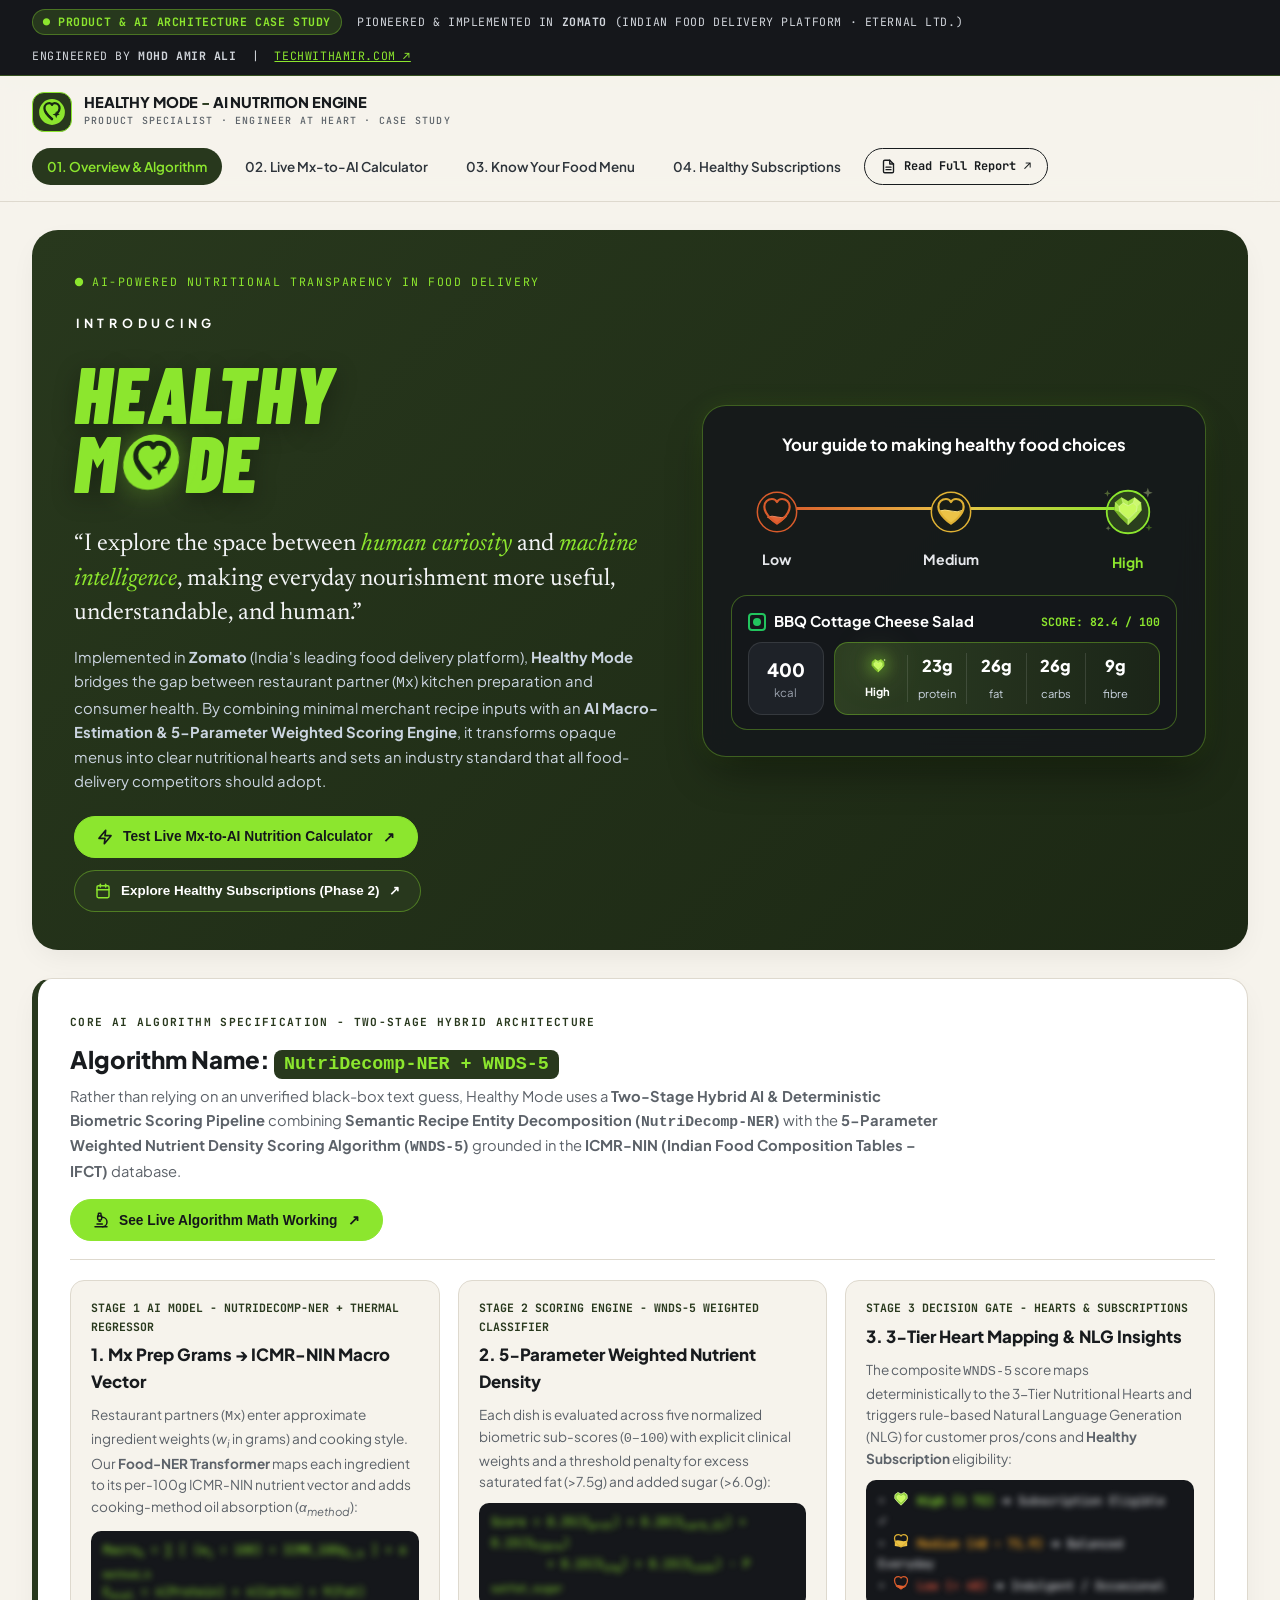
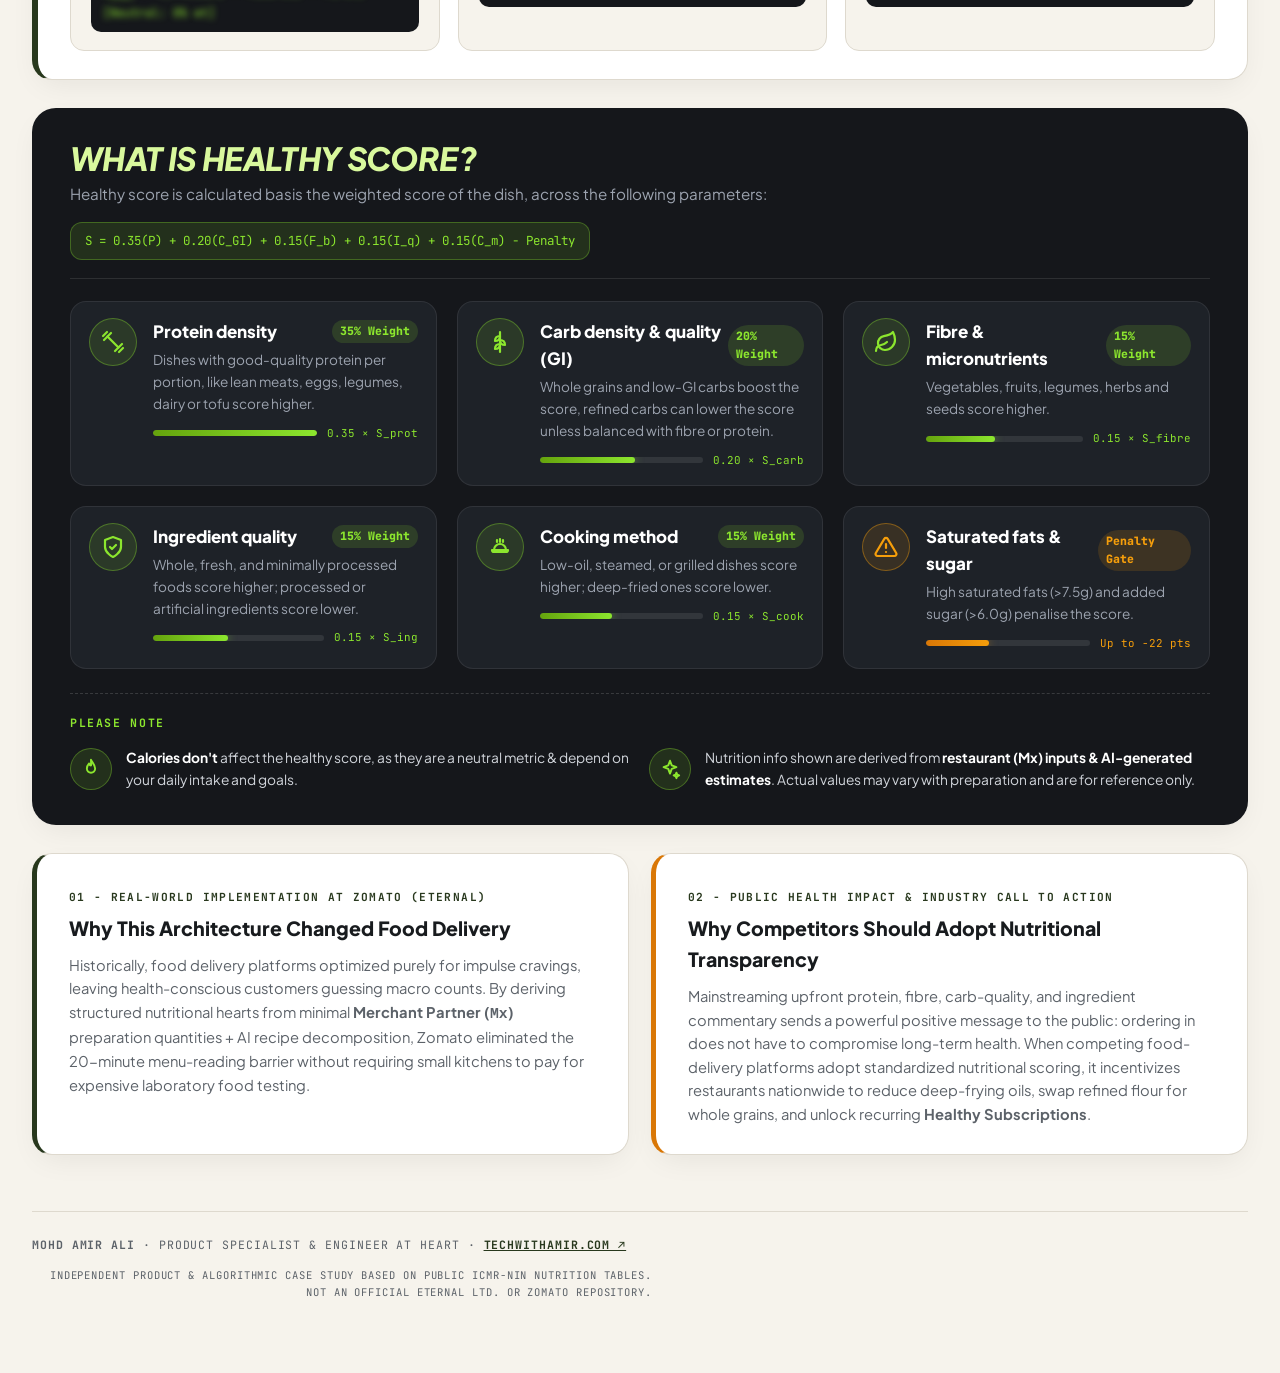
==== commit 2e83bfc0: "Fix JS comment syntax error so tab switching, 3-heart hover dish switcher, cursor tooltip, scroll wo" ====
--- a/index.html
+++ b/index.html
@@ -1984,7 +1984,7 @@
       activeDishVeg = found.veg;
       document.getElementById("calc-cooking-method").value = found.cooking_method;
 
-      - Clone ingredients and allow adjusting any of them
+      // Clone ingredients and allow adjusting any of them
       activeCalculatorIngredients = found.ingredients.map(x => ({ id: x.id, grams: x.grams }));
       renderCalculatorSliders();
       recalculateLiveDish(true);
@@ -2307,9 +2307,176 @@
       document.getElementById("math-breakdown-tbody").innerHTML = rowsHtml;
     }
 
-    - =========================================================================
-    - TAB 3: CUSTOMER MENU EXPLORER
-    - =========================================================================
+    // =========================================================================
+    // HERO 3-HEART HOVER PREVIEW SWITCHER & CURSOR-FOLLOWING TEXT TOOLTIP
+    // =========================================================================
+    const HERO_TIER_PREVIEWS = {
+      High: {
+        veg: true,
+        title: "BBQ Cottage Cheese Salad",
+        score: "SCORE: 82.4 / 100",
+        scoreCol: "#8CE62E",
+        kcal: 400,
+        heartSvg: `<svg class="inline-heart-svg high-neon-heart" width="22" height="22" viewBox="-28 -28 312 312" fill="none" style="overflow:visible;"><polygon points="128,58 84,34 42,66 38,118 76,166 128,216 180,166 218,118 214,66 172,34" fill="#92D138" stroke="#6CA322" stroke-width="6" stroke-linejoin="round"/><polygon points="84,34 128,58 128,88 94,70" fill="#B5EE56"/><polygon points="172,34 128,58 128,88 162,70" fill="#A4E246"/><polygon points="76,166 38,118 72,130 128,180 128,216" fill="#7AB628"/><polygon points="180,166 218,118 184,130 128,180 128,216" fill="#B2EC53"/><path d="M128 176 L74 126 L68 92 L94 70 L128 90 L162 70 L188 92 L182 126 Z" fill="#C8FA5F" stroke="#E9FFB8" stroke-width="5" stroke-linejoin="round"/><path d="M222 24 L227 38 L241 43 L227 48 L222 62 L217 48 L203 43 L217 38 Z" fill="#E6FFAD"/></svg>`,
+        tier: "High",
+        prot: "23g",
+        fat: "26g",
+        carbs: "26g",
+        fibre: "9g",
+        borderCol: "rgba(140, 230, 46, 0.55)"
+      },
+      Medium: {
+        veg: true,
+        title: "Charcoal Paneer Tikka Wheat Roll",
+        score: "SCORE: 63.8 / 100",
+        scoreCol: "#ECC347",
+        kcal: 520,
+        heartSvg: `<svg class="inline-heart-svg" width="22" height="22" viewBox="-16 -16 288 288" fill="none" style="overflow:visible;"><path d="M 42,118 Q 85,106 128,118 T 214,114 C 200,158 128,212 128,212 C 128,212 56,158 42,118 Z" fill="#ECC347"/><path d="M 46,118 Q 85,106 128,118 T 210,114" stroke="#F8DC78" stroke-width="7" stroke-linecap="round" fill="none"/><path d="M128 214 C128 214 36 154 36 92 C36 58 62 36 92 36 C110 36 122 46 128 58 C134 46 146 36 164 36 C194 36 220 58 220 92 C220 154 128 214 128 214 Z" stroke="#DFB134" stroke-width="18" stroke-linecap="round" stroke-linejoin="round" fill="none"/></svg>`,
+        tier: "Medium",
+        prot: "21g",
+        fat: "24g",
+        carbs: "52g",
+        fibre: "6g",
+        borderCol: "rgba(236, 195, 71, 0.55)"
+      },
+      Low: {
+        veg: false,
+        title: "Butter Chicken & Butter Naan Combo",
+        score: "SCORE: 34.2 / 100",
+        scoreCol: "#E26334",
+        kcal: 780,
+        heartSvg: `<svg class="inline-heart-svg" width="22" height="22" viewBox="-16 -16 288 288" fill="none" style="overflow:visible;"><path d="M 68,158 Q 98,148 128,158 T 188,155 C 162,184 128,212 128,212 C 128,212 94,184 68,158 Z" fill="#E26334"/><path d="M 72,158 Q 98,148 128,158 T 184,155" stroke="#F0855B" stroke-width="7" stroke-linecap="round" fill="none"/><path d="M128 214 C128 214 36 154 36 92 C36 58 62 36 92 36 C110 36 122 46 128 58 C134 46 146 36 164 36 C194 36 220 58 220 92 C220 154 128 214 128 214 Z" stroke="#D95B2B" stroke-width="18" stroke-linecap="round" stroke-linejoin="round" fill="none"/></svg>`,
+        tier: "Low",
+        prot: "28g",
+        fat: "46g",
+        carbs: "64g",
+        fibre: "3g",
+        borderCol: "rgba(226, 99, 52, 0.55)"
+      }
+    };
+
+    function previewHeroHeartTier(tier) {
+      const p = HERO_TIER_PREVIEWS[tier] || HERO_TIER_PREVIEWS.High;
+      const vegEl = document.getElementById("hero-prev-veg");
+      if (vegEl) vegEl.className = p.veg ? "veg-square" : "nonveg-square";
+      const titleEl = document.getElementById("hero-prev-title");
+      if (titleEl) titleEl.innerText = p.title;
+      const scoreEl = document.getElementById("hero-prev-score");
+      if (scoreEl) {
+        scoreEl.innerText = p.score;
+        scoreEl.style.color = p.scoreCol;
+      }
+      const kcalEl = document.getElementById("hero-prev-kcal");
+      if (kcalEl) kcalEl.innerText = p.kcal;
+      const heartEl = document.getElementById("hero-prev-heart");
+      if (heartEl) heartEl.innerHTML = p.heartSvg;
+      const tierEl = document.getElementById("hero-prev-tier");
+      if (tierEl) {
+        tierEl.innerText = p.tier;
+        tierEl.style.color = p.scoreCol;
+      }
+      document.getElementById("hero-prev-prot").innerText = p.prot;
+      document.getElementById("hero-prev-fat").innerText = p.fat;
+      document.getElementById("hero-prev-carbs").innerText = p.carbs;
+      document.getElementById("hero-prev-fibre").innerText = p.fibre;
+      const boxEl = document.getElementById("hero-preview-dish-box");
+      if (boxEl) boxEl.style.borderColor = p.borderCol;
+      const pillEl = document.getElementById("hero-prev-pill");
+      if (pillEl) pillEl.style.borderColor = p.borderCol;
+    }
+
+    function showHeartCursorTip(e, text, color) {
+      const tip = document.getElementById("cursor-heart-tooltip");
+      if (!tip) return;
+      tip.innerText = text;
+      tip.style.color = color || "#8CE62E";
+      tip.style.left = e.clientX + "px";
+      tip.style.top = e.clientY + "px";
+      tip.classList.add("visible");
+    }
+
+    function moveHeartCursorTip(e) {
+      const tip = document.getElementById("cursor-heart-tooltip");
+      if (!tip) return;
+      tip.style.left = e.clientX + "px";
+      tip.style.top = e.clientY + "px";
+    }
+
+    function hideHeartCursorTip() {
+      const tip = document.getElementById("cursor-heart-tooltip");
+      if (tip) tip.classList.remove("visible");
+    }
+
+    // Smart AI Kitchen Swap in Tab 2 Calculator
+    function applySmartKitchenSwap() {
+      const cookSel = document.getElementById("calc-cooking-method");
+      if (cookSel.value === "deep_fried" || cookSel.value === "curry_simmer" || cookSel.value === "sauteed") {
+        cookSel.value = "grilled";
+      } else {
+        cookSel.value = "steamed";
+      }
+      activeCalculatorIngredients.forEach(item => {
+        const db = INGREDIENTS_DB[item.id];
+        if (!db) return;
+        if (db.protein_100g >= 14 || db.fibre_100g >= 2.5) {
+          item.grams = Math.min(220, Math.max(85, Math.round((item.grams * 1.35) / 5) * 5));
+        } else if (db.sat_fat_100g >= 10 || db.gi_score < 60) {
+          item.grams = Math.max(15, Math.round((item.grams * 0.45) / 5) * 5);
+        }
+      });
+      renderCalculatorSliders();
+      recalculateLiveDish(false);
+    }
+
+    // Word-by-Word Scroll Reveal Transition for Stage Code Snippets
+    function initScrollCodeWordReveal() {
+      const blocks = document.querySelectorAll(".scroll-code-block");
+      blocks.forEach(block => {
+        if (block.dataset.tokenized) return;
+        block.dataset.tokenized = "true";
+        let wordIdx = 0;
+        const walk = (node) => {
+          if (node.nodeType === 3) {
+            const text = node.nodeValue;
+            if (!text.trim()) return;
+            const frag = document.createDocumentFragment();
+            const parts = text.split(/(\s+)/);
+            parts.forEach(part => {
+              if (/^\s+$/.test(part) || !part) {
+                frag.appendChild(document.createTextNode(part));
+              } else {
+                const span = document.createElement("span");
+                span.className = "code-word-token";
+                span.style.transitionDelay = (wordIdx * 38) + "ms";
+                span.textContent = part;
+                wordIdx++;
+                frag.appendChild(span);
+              }
+            });
+            node.parentNode.replaceChild(frag, node);
+          } else if (node.nodeType === 1 && node.tagName !== "SVG" && node.tagName !== "BR") {
+            Array.from(node.childNodes).forEach(walk);
+          }
+        };
+        Array.from(block.childNodes).forEach(walk);
+      });
+
+      const obs = new IntersectionObserver((entries) => {
+        entries.forEach(entry => {
+          if (entry.isIntersecting) {
+            entry.target.classList.add("revealed");
+          } else {
+            entry.target.classList.remove("revealed");
+          }
+        });
+      }, { threshold: 0.25 });
+
+      blocks.forEach(b => obs.observe(b));
+    }
+
+    // =========================================================================
+    // TAB 3: CUSTOMER MENU EXPLORER & INTERACTIVE DISH DETAIL MODAL
+    // =========================================================================
     function filterMenuByTier(tier) {
       currentMenuFilter = tier;
       ["ALL", "High", "Medium", "Low"].forEach(t => {
@@ -2327,82 +2494,211 @@
 
       grid.innerHTML = list.map(d => {
         const n = d.nutrition;
-        const heart = n.tier === "High" ? `<svg class="inline-heart-svg" width="18" height="18" viewBox="0 0 256 256" fill="none"><polygon points="128,58 84,34 42,66 38,118 76,166 128,216 180,166 218,118 214,66 172,34" fill="#92D138" stroke="#E6FFAD" stroke-width="10" stroke-linejoin="round"/><path d="M128 176 L74 126 L68 92 L94 70 L128 90 L162 70 L188 92 L182 126 Z" fill="#C8FA5F" stroke="#E9FFB8" stroke-width="6" stroke-linejoin="round"/></svg>` : (n.tier === "Medium" ? `<svg class="inline-heart-svg" width="18" height="18" viewBox="0 0 256 256" fill="none"><path d="M40 124 Q88 112 128 126 T216 120 L216 198 L128 214 L40 198 Z" fill="#ECC347"/><path d="M128 214 C128 214 36 154 36 92 C36 58 62 36 92 36 C110 36 122 46 128 58 C134 46 146 36 164 36 C194 36 220 58 220 92 C220 154 128 214 128 214 Z" stroke="#DFB134" stroke-width="18" stroke-linecap="round" stroke-linejoin="round" fill="none"/></svg>` : `<svg class="inline-heart-svg" width="18" height="18" viewBox="0 0 256 256" fill="none"><path d="M48 162 Q88 152 128 162 T208 158 L190 186 L128 214 L66 186 Z" fill="#E26334"/><path d="M128 214 C128 214 36 154 36 92 C36 58 62 36 92 36 C110 36 122 46 128 58 C134 46 146 36 164 36 C194 36 220 58 220 92 C220 154 128 214 128 214 Z" stroke="#D95B2B" stroke-width="18" stroke-linecap="round" stroke-linejoin="round" fill="none"/></svg>`);
+        const heart = n.tier === "High" ? `<svg class="inline-heart-svg high-neon-heart" width="22" height="22" viewBox="-28 -28 312 312" fill="none" style="overflow:visible;"><polygon points="128,58 84,34 42,66 38,118 76,166 128,216 180,166 218,118 214,66 172,34" fill="#92D138" stroke="#6CA322" stroke-width="6" stroke-linejoin="round"/><polygon points="84,34 128,58 128,88 94,70" fill="#B5EE56"/><polygon points="172,34 128,58 128,88 162,70" fill="#A4E246"/><polygon points="76,166 38,118 72,130 128,180 128,216" fill="#7AB628"/><polygon points="180,166 218,118 184,130 128,180 128,216" fill="#B2EC53"/><path d="M128 176 L74 126 L68 92 L94 70 L128 90 L162 70 L188 92 L182 126 Z" fill="#C8FA5F" stroke="#E9FFB8" stroke-width="5" stroke-linejoin="round"/><path d="M222 24 L227 38 L241 43 L227 48 L222 62 L217 48 L203 43 L217 38 Z" fill="#E6FFAD"/></svg>` : (n.tier === "Medium" ? `<svg class="inline-heart-svg" width="22" height="22" viewBox="-16 -16 288 288" fill="none" style="overflow:visible;"><path d="M 42,118 Q 85,106 128,118 T 214,114 C 200,158 128,212 128,212 C 128,212 56,158 42,118 Z" fill="#ECC347"/><path d="M 46,118 Q 85,106 128,118 T 210,114" stroke="#F8DC78" stroke-width="7" stroke-linecap="round" fill="none"/><path d="M128 214 C128 214 36 154 36 92 C36 58 62 36 92 36 C110 36 122 46 128 58 C134 46 146 36 164 36 C194 36 220 58 220 92 C220 154 128 214 128 214 Z" stroke="#DFB134" stroke-width="18" stroke-linecap="round" stroke-linejoin="round" fill="none"/></svg>` : `<svg class="inline-heart-svg" width="22" height="22" viewBox="-16 -16 288 288" fill="none" style="overflow:visible;"><path d="M 68,158 Q 98,148 128,158 T 188,155 C 162,184 128,212 128,212 C 128,212 94,184 68,158 Z" fill="#E26334"/><path d="M 72,158 Q 98,148 128,158 T 184,155" stroke="#F0855B" stroke-width="7" stroke-linecap="round" fill="none"/><path d="M128 214 C128 214 36 154 36 92 C36 58 62 36 92 36 C110 36 122 46 128 58 C134 46 146 36 164 36 C194 36 220 58 220 92 C220 154 128 214 128 214 Z" stroke="#D95B2B" stroke-width="18" stroke-linecap="round" stroke-linejoin="round" fill="none"/></svg>`);
         const prosHtml = n.what_makes_healthy.map(p =>
-          `<div class="commentary-item"><span style="color:var(--lime-neon);">✓</span><div><strong style="color:#FFF;">${p[0]}</strong> – ${p[1]}</div></div>`
+          `<div class="commentary-item"><span style="color:var(--lime-neon);">✓</span><div><strong style="color:#FFF;">${p[0]}</strong> · ${p[1]}</div></div>`
         ).join("");
         const consHtml = n.to_consider.map(c =>
-          `<div class="commentary-item"><span style="color:var(--amber-warn);">ⓘ</span><div><strong style="color:var(--amber-warn);">${c[0]}</strong> – ${c[1]}</div></div>`
+          `<div class="commentary-item"><span style="color:var(--amber-warn);">ⓘ</span><div><strong style="color:var(--amber-warn);">${c[0]}</strong> · ${c[1]}</div></div>`
         ).join("");
 
         return `
-          <div class="zomato-nutrition-card">
-            <div class="dish-header-row" style="justify-content: space-between;">
-              <div style="display: flex; align-items: center; gap: 10px;">
-                <span class="${d.veg ? 'veg-square' : 'nonveg-square'}"></span>
-                <div>
-                  <h3 style="font-size: 1.08rem; font-weight: 800; color: #FFFFFF;">${d.title}</h3>
-                  <div style="font-size: 0.75rem; color: #9CA3AF;">${d.restaurant} · ₹${d.price_inr} · ${d.prep_time_min} mins</div>
+          <div class="zomato-nutrition-card explorer-card-flex" onclick="openDishDetailModal('${d.id}')">
+            <div>
+              <div class="dish-header-row" style="justify-content: space-between;">
+                <div style="display: flex; align-items: center; gap: 10px;">
+                  <span class="${d.veg ? 'veg-square' : 'nonveg-square'}"></span>
+                  <div>
+                    <h3 style="font-size: 1.08rem; font-weight: 800; color: #FFFFFF;">${d.title}</h3>
+                    <div style="font-size: 0.75rem; color: #9CA3AF;">${d.restaurant} · ₹${d.price_inr} · ${d.prep_time_min} mins</div>
+                  </div>
                 </div>
-              </div>
-              <span style="font-family: var(--font-mono); font-size: 0.72rem; color: var(--lime-neon); font-weight: 700;">${n.healthy_score}/100</span>
-            </div>
-
-            <div class="macro-strip-container">
-              <div class="kcal-neutral-box">
-                <span class="num">${n.kcal}</span>
-                <span class="unit">kcal</span>
-              </div>
-              <div class="macros-green-pill">
-                <div class="macro-col">
-                  <span class="val">${heart}</span>
-                  <span class="lbl" style="color:#FFF; font-weight:700;">${n.tier}</span>
+                <span style="font-family: var(--font-mono); font-size: 0.74rem; color: var(--lime-neon); font-weight: 800; background: rgba(140,230,46,0.12); padding: 4px 10px; border-radius: 999px; border: 1px solid rgba(140,230,46,0.3);">${n.healthy_score}/100</span>
+              </div>
+
+              <div class="macro-strip-container">
+                <div class="kcal-neutral-box">
+                  <span class="num">${n.kcal}</span>
+                  <span class="unit">kcal</span>
                 </div>
-                <div class="macro-col"><span class="val">${n.protein}g</span><span class="lbl">protein</span></div>
-                <div class="macro-col"><span class="val">${n.fat}g</span><span class="lbl">fat</span></div>
-                <div class="macro-col"><span class="val">${n.carbs}g</span><span class="lbl">carbs</span></div>
-                <div class="macro-col"><span class="val">${n.fibre}g</span><span class="lbl">fibre</span></div>
-              </div>
-            </div>
-
-            <div style="margin-bottom: 12px;">
-              <div class="commentary-heading">WHAT MAKES THIS HEALTHY</div>
-              ${prosHtml || '<div class="commentary-item"><span>•</span><div>Indulgent preparation</div></div>'}
-            </div>
-
-            ${consHtml ? `<div style="padding-top:10px; border-top:1px dashed rgba(255,255,255,0.12);"><div class="commentary-heading">TO CONSIDER</div>${consHtml}</div>` : ''}
-
-            <div style="margin-top: 14px; padding-top: 12px; border-top: 1px solid rgba(255,255,255,0.08); display: flex; justify-content: space-between;">
-              <button type="button" onclick="switchTab('calculator'); document.getElementById('calc-preset-select').value='${d.id}'; loadPresetIntoCalculator('${d.id}');" style="background: transparent; border: 1px solid rgba(140,230,46,0.4); color: var(--lime-neon); padding: 6px 12px; border-radius: 999px; font-family: var(--font-mono); font-size: 0.72rem; cursor: pointer;">
-                Inspect Math in Calculator ↗
-              </button>
-              <span style="font-family: var(--font-mono); font-size: 0.72rem; color: #9CA3AF; align-self: center;">${d.genre}</span>
+                <div class="macros-green-pill">
+                  <div class="macro-col">
+                    <span class="val" style="display:flex; justify-content:center;">${heart}</span>
+                    <span class="lbl" style="color:#FFF; font-weight:700;">${n.tier}</span>
+                  </div>
+                  <div class="macro-col"><span class="val">${n.protein}g</span><span class="lbl">protein</span></div>
+                  <div class="macro-col"><span class="val">${n.fat}g</span><span class="lbl">fat</span></div>
+                  <div class="macro-col"><span class="val">${n.carbs}g</span><span class="lbl">carbs</span></div>
+                  <div class="macro-col"><span class="val">${n.fibre}g</span><span class="lbl">fibre</span></div>
+                </div>
+              </div>
+
+              <div style="margin-bottom: 12px;">
+                <div class="commentary-heading">WHAT MAKES THIS HEALTHY</div>
+                ${prosHtml || '<div class="commentary-item"><span>•</span><div>Indulgent preparation</div></div>'}
+              </div>
+
+              ${consHtml ? `<div style="padding-top:10px; border-top:1px dashed rgba(255,255,255,0.12); margin-bottom: 12px;"><div class="commentary-heading">TO CONSIDER</div>${consHtml}</div>` : ''}
+            </div>
+
+            <div style="margin-top: auto; padding-top: 14px; border-top: 1px solid rgba(255,255,255,0.1); display: flex; align-items: center; justify-content: space-between; gap: 10px;">
+              <div style="display: flex; gap: 8px; align-items: center;">
+                <button type="button" onclick="event.stopPropagation(); switchTab('calculator'); document.getElementById('calc-preset-select').value='${d.id}'; loadPresetIntoCalculator('${d.id}');" style="background: rgba(140,230,46,0.14); border: 1px solid rgba(140,230,46,0.45); color: var(--lime-neon); padding: 7px 13px; border-radius: 999px; font-family: var(--font-mono); font-size: 0.71rem; font-weight: 700; cursor: pointer;">
+                  Inspect Math in Calculator ↗
+                </button>
+                <button type="button" onclick="event.stopPropagation(); openDishDetailModal('${d.id}');" style="background: rgba(255,255,255,0.06); border: 1px solid rgba(255,255,255,0.18); color: #E5E7EB; padding: 7px 11px; border-radius: 999px; font-family: var(--font-mono); font-size: 0.69rem; font-weight: 600; cursor: pointer;">
+                  Full Details
+                </button>
+              </div>
+              <span style="font-family: var(--font-mono); font-size: 0.68rem; color: #CBD5E1; background: rgba(255,255,255,0.06); border: 1px solid rgba(255,255,255,0.1); padding: 4px 10px; border-radius: 999px; white-space: nowrap;">
+                ${d.genre}
+              </span>
             </div>
           </div>
         `;
       }).join("");
     }
 
-    - =========================================================================
-    - TAB 4: HEALTHY SUBSCRIPTIONS (3 / 5 / 15-DAY SCHEDULER)
-    - =========================================================================
+    function openDishDetailModal(dishId) {
+      const d = PRESET_DISHES.find(x => x.id === dishId) || PRESET_DISHES[0];
+      const res = computeJSNutrition(d.ingredients, d.cooking_method, true);
+      const heart = res.tier === "High" ? `<svg class="inline-heart-svg high-neon-heart" width="22" height="22" viewBox="-28 -28 312 312" fill="none" style="overflow:visible;"><polygon points="128,58 84,34 42,66 38,118 76,166 128,216 180,166 218,118 214,66 172,34" fill="#92D138" stroke="#6CA322" stroke-width="6" stroke-linejoin="round"/><polygon points="84,34 128,58 128,88 94,70" fill="#B5EE56"/><polygon points="172,34 128,58 128,88 162,70" fill="#A4E246"/><polygon points="76,166 38,118 72,130 128,180 128,216" fill="#7AB628"/><polygon points="180,166 218,118 184,130 128,180 128,216" fill="#B2EC53"/><path d="M128 176 L74 126 L68 92 L94 70 L128 90 L162 70 L188 92 L182 126 Z" fill="#C8FA5F" stroke="#E9FFB8" stroke-width="5" stroke-linejoin="round"/><path d="M222 24 L227 38 L241 43 L227 48 L222 62 L217 48 L203 43 L217 38 Z" fill="#E6FFAD"/></svg>` : (res.tier === "Medium" ? `<svg class="inline-heart-svg" width="22" height="22" viewBox="-16 -16 288 288" fill="none" style="overflow:visible;"><path d="M 42,118 Q 85,106 128,118 T 214,114 C 200,158 128,212 128,212 C 128,212 56,158 42,118 Z" fill="#ECC347"/><path d="M 46,118 Q 85,106 128,118 T 210,114" stroke="#F8DC78" stroke-width="7" stroke-linecap="round" fill="none"/><path d="M128 214 C128 214 36 154 36 92 C36 58 62 36 92 36 C110 36 122 46 128 58 C134 46 146 36 164 36 C194 36 220 58 220 92 C220 154 128 214 128 214 Z" stroke="#DFB134" stroke-width="18" stroke-linecap="round" stroke-linejoin="round" fill="none"/></svg>` : `<svg class="inline-heart-svg" width="22" height="22" viewBox="-16 -16 288 288" fill="none" style="overflow:visible;"><path d="M 68,158 Q 98,148 128,158 T 188,155 C 162,184 128,212 128,212 C 128,212 94,184 68,158 Z" fill="#E26334"/><path d="M 72,158 Q 98,148 128,158 T 184,155" stroke="#F0855B" stroke-width="7" stroke-linecap="round" fill="none"/><path d="M128 214 C128 214 36 154 36 92 C36 58 62 36 92 36 C110 36 122 46 128 58 C134 46 146 36 164 36 C194 36 220 58 220 92 C220 154 128 214 128 214 Z" stroke="#D95B2B" stroke-width="18" stroke-linecap="round" stroke-linejoin="round" fill="none"/></svg>`);
+      const modal = document.getElementById("dish-detail-modal");
+      const content = document.getElementById("dish-detail-modal-content");
+      if (!modal || !content) return;
+
+      content.innerHTML = `
+        <div style="display:flex; justify-content:space-between; align-items:flex-start; gap:12px; border-bottom:1px solid rgba(255,255,255,0.12); padding-bottom:14px; margin-bottom:16px;">
+          <div>
+            <div style="display:flex; align-items:center; gap:8px;">
+              <span class="${d.veg ? 'veg-square' : 'nonveg-square'}"></span>
+              <span style="font-family:var(--font-mono); font-size:0.7rem; color:var(--lime-neon); font-weight:700;">${d.genre.toUpperCase()}</span>
+            </div>
+            <h3 style="font-size:1.35rem; font-weight:800; color:#FFFFFF; margin-top:4px;">${d.title}</h3>
+            <div style="font-size:0.82rem; color:#9CA3AF; margin-top:2px;">${d.restaurant} · ₹${d.price_inr} · ${d.prep_time_min} mins prep · Cooking: ${res.methodLabel}</div>
+          </div>
+          <button type="button" onclick="closeDishDetailModal()" style="background:rgba(255,255,255,0.08); border:1px solid rgba(255,255,255,0.18); color:#FFF; width:34px; height:34px; border-radius:50%; cursor:pointer; font-weight:800;">✕</button>
+        </div>
+
+        <div class="macro-strip-container" style="margin-top:0; margin-bottom:16px;">
+          <div class="kcal-neutral-box">
+            <span class="num">${d.nutrition.kcal}</span>
+            <span class="unit">kcal</span>
+          </div>
+          <div class="macros-green-pill">
+            <div class="macro-col">
+              <span class="val" style="display:flex; justify-content:center;">${heart}</span>
+              <span class="lbl" style="color:#FFF; font-weight:700;">${d.nutrition.tier} (${d.nutrition.healthy_score})</span>
+            </div>
+            <div class="macro-col"><span class="val">${d.nutrition.protein}g</span><span class="lbl">protein</span></div>
+            <div class="macro-col"><span class="val">${d.nutrition.fat}g</span><span class="lbl">fat</span></div>
+            <div class="macro-col"><span class="val">${d.nutrition.carbs}g</span><span class="lbl">carbs</span></div>
+            <div class="macro-col"><span class="val">${d.nutrition.fibre}g</span><span class="lbl">fibre</span></div>
+          </div>
+        </div>
+
+        <div style="font-family:var(--font-mono); font-size:0.7rem; font-weight:700; color:var(--lime-neon); margin-bottom:8px;">
+          MERCHANT (Mx) INGREDIENT GRAM BREAKDOWN &amp; ICMR-NIN MACRO VECTORS
+        </div>
+        <div style="background:#0F1216; border:1px solid rgba(255,255,255,0.1); border-radius:14px; overflow:hidden; margin-bottom:16px;">
+          <table style="width:100%; border-collapse:collapse; font-size:0.78rem;">
+            <thead>
+              <tr style="background:#1C2128; color:#9CA3AF; font-family:var(--font-mono); font-size:0.66rem; text-align:left;">
+                <th style="padding:8px 12px;">Ingredient</th>
+                <th style="padding:8px 10px;">Grams</th>
+                <th style="padding:8px 10px;">Prot</th>
+                <th style="padding:8px 10px;">Fat</th>
+                <th style="padding:8px 10px;">Carbs</th>
+                <th style="padding:8px 10px;">Fibre</th>
+                <th style="padding:8px 10px;">Kcal</th>
+              </tr>
+            </thead>
+            <tbody>
+              ${res.rows.map(r => `
+                <tr style="border-top:1px solid rgba(255,255,255,0.06);">
+                  <td style="padding:8px 12px; font-weight:700; color:#FFF;">${r.name}</td>
+                  <td style="padding:8px 10px; font-family:var(--font-mono);">${r.grams}g</td>
+                  <td style="padding:8px 10px; font-family:var(--font-mono); color:#8CE62E;">${r.protein}g</td>
+                  <td style="padding:8px 10px; font-family:var(--font-mono);">${r.fat}g</td>
+                  <td style="padding:8px 10px; font-family:var(--font-mono);">${r.carbs}g</td>
+                  <td style="padding:8px 10px; font-family:var(--font-mono);">${r.fibre}g</td>
+                  <td style="padding:8px 10px; font-family:var(--font-mono);">${r.kcal}</td>
+                </tr>
+              `).join("")}
+            </tbody>
+          </table>
+        </div>
+
+        <div style="display:flex; justify-content:space-between; align-items:center; gap:12px; flex-wrap:wrap;">
+          <span style="font-family:var(--font-mono); font-size:0.72rem; color:${d.nutrition.tier === 'High' ? '#8CE62E' : '#F59E0B'};">
+            ${d.nutrition.tier === 'High' ? '✓ Qualifies for Healthy Subscriptions' : '✕ Below High (≥72) Subscription Gate'}
+          </span>
+          <div style="display:flex; gap:10px;">
+            <button type="button" onclick="closeDishDetailModal(); switchTab('calculator'); document.getElementById('calc-preset-select').value='${d.id}'; loadPresetIntoCalculator('${d.id}');" class="btn-primary-lime" style="padding:9px 18px; font-size:0.78rem;">
+              Open &amp; Customize in Live Calculator ↗
+            </button>
+          </div>
+        </div>
+      `;
+      modal.classList.add("open");
+    }
+
+    function closeDishDetailModal() {
+      const modal = document.getElementById("dish-detail-modal");
+      if (modal) modal.classList.remove("open");
+    }
+
+    // =========================================================================
+    // TAB 4: HEALTHY SUBSCRIPTIONS (INTERACTIVE SLOT SWAP + 5s AUTO-CLOSING MODAL)
+    // =========================================================================
+    let activeSubscriptionSchedule = [];
+    let activeSubPool = [];
+    let subModalTimer = null;
+    let subModalCountdownInterval = null;
+
     function generateSubscriptionPlan() {
       const days = parseInt(document.getElementById("sub-duration").value, 10);
       const genre = document.getElementById("sub-genre").value;
 
-      - Hard eligibility gate: Only High-scored dishes qualify for Healthy Subscriptions
       let pool = PRESET_DISHES.filter(d => d.nutrition.tier === "High");
       if (genre !== "ALL") {
         const filtered = pool.filter(d => d.genre === genre);
         if (filtered.length > 0) pool = filtered;
       }
-
-      const schedule = [];
+      activeSubPool = pool;
+
+      activeSubscriptionSchedule = [];
+      for (let day = 1; day <= days; day++) {
+        const lunchIdx = (day * 2 - 2) % pool.length;
+        const dinnerIdx = (day * 2 - 1) % pool.length;
+        activeSubscriptionSchedule.push({
+          day,
+          lunchIdx,
+          dinnerIdx
+        });
+      }
+      renderSubscriptionView();
+    }
+
+    function swapSubscriptionMeal(dayIndex, slotType) {
+      if (!activeSubPool.length) return;
+      const item = activeSubscriptionSchedule[dayIndex];
+      if (!item) return;
+      if (slotType === "lunch") {
+        item.lunchIdx = (item.lunchIdx + 1) % activeSubPool.length;
+      } else {
+        item.dinnerIdx = (item.dinnerIdx + 1) % activeSubPool.length;
+      }
+      renderSubscriptionView();
+    }
+
+    function renderSubscriptionView() {
+      const days = activeSubscriptionSchedule.length || 5;
       let totalProt = 0, totalKcal = 0, totalFibre = 0, totalCost = 0;
 
-      for (let day = 1; day <= days; day++) {
-        const lunchDish = pool[(day * 2 - 2) % pool.length];
-        const dinnerDish = pool[(day * 2 - 1) % pool.length];
+      const enriched = activeSubscriptionSchedule.map((s, idx) => {
+        const lunchDish = activeSubPool[s.lunchIdx % activeSubPool.length];
+        const dinnerDish = activeSubPool[s.dinnerIdx % activeSubPool.length];
         const dayProt = lunchDish.nutrition.protein + dinnerDish.nutrition.protein;
         const dayKcal = lunchDish.nutrition.kcal + dinnerDish.nutrition.kcal;
         const dayFibre = lunchDish.nutrition.fibre + dinnerDish.nutrition.fibre;
@@ -2410,9 +2706,8 @@
         totalKcal += dayKcal;
         totalFibre += dayFibre;
         totalCost += (lunchDish.price_inr + dinnerDish.price_inr);
-
-        schedule.push({ day, lunchDish, dinnerDish, dayProt, dayKcal, dayFibre });
-      }
+        return { idx, day: s.day, lunchDish, dinnerDish, dayProt, dayKcal, dayFibre };
+      });
 
       const discountedCost = Math.round(totalCost * 0.85);
       document.getElementById("sub-summary-strip").innerHTML = `
@@ -2420,13 +2715,23 @@
           <span class="eyebrow-label">ACTIVE SUBSCRIPTION BLUEPRINT (${days} DAYS · ${days * 2} NUTRITIOUS MEALS)</span>
           <h3 style="font-size: 1.25rem; font-weight: 800;">Avg Daily Intake: <span style="color:var(--forest-hero);">${Math.round(totalProt / days)}g Protein</span> · ${Math.round(totalFibre / days)}g Fibre · ${Math.round(totalKcal / days)} kcal/day</h3>
         </div>
-        <div style="text-align: right; font-family: var(--font-mono);">
-          <div style="font-size: 0.72rem; color: var(--slate-muted);">15% SUBSCRIPTION BUNDLE SAVING</div>
-          <div style="font-size: 1.35rem; font-weight: 800; color: var(--forest-hero);">₹${discountedCost.toLocaleString()} <span style="font-size:0.85rem; text-decoration:line-through; color:var(--slate-muted);">₹${totalCost.toLocaleString()}</span></div>
+        <div style="display: flex; align-items: center; gap: 18px; flex-wrap: wrap;">
+          <div style="text-align: right; font-family: var(--font-mono);">
+            <div style="font-size: 0.72rem; color: var(--slate-muted);">15% SUBSCRIPTION BUNDLE SAVING</div>
+            <div style="font-size: 1.35rem; font-weight: 800; color: var(--forest-hero);">₹${discountedCost.toLocaleString()} <span style="font-size:0.85rem; text-decoration:line-through; color:var(--slate-muted);">₹${totalCost.toLocaleString()}</span></div>
+          </div>
+          <button type="button" class="btn-primary-lime" onclick="openSubConfirmModal(${days}, ${Math.round(totalProt / days)}, ${Math.round(totalFibre / days)}, ${Math.round(totalKcal / days)}, ${discountedCost}, ${totalCost})">
+            <svg width="16" height="16" viewBox="0 0 24 24" fill="none" stroke="currentColor" stroke-width="2.4" stroke-linecap="round" stroke-linejoin="round"><path d="M22 11.08V12a10 10 0 1 1-5.93-9.14"/><polyline points="22 4 12 14.01 9 11.01"/></svg>
+            <span>Lock &amp; Activate Subscription Plan</span>
+          </button>
         </div>
       `;
 
-      document.getElementById("sub-schedule-grid").innerHTML = schedule.map(s => `
+      const sunSvg = `<svg class="inline-heart-svg" width="14" height="14" viewBox="0 0 24 24" fill="none" stroke="#D97706" stroke-width="2.3" stroke-linecap="round" stroke-linejoin="round"><circle cx="12" cy="12" r="4"/><path d="M12 2v2M12 20v2M4.93 4.93l1.41 1.41M17.66 17.66l1.41 1.41M2 12h2M20 12h2M6.34 17.66l-1.41 1.41M19.07 4.93l-1.41 1.41"/></svg>`;
+      const moonSvg = `<svg class="inline-heart-svg" width="14" height="14" viewBox="0 0 24 24" fill="none" stroke="#4F46E5" stroke-width="2.2" stroke-linecap="round" stroke-linejoin="round"><path d="M21 12.79A9 9 0 1 1 11.21 3 7 7 0 0 0 21 12.79z"/></svg>`;
+      const swapSvg = `<svg width="11" height="11" viewBox="0 0 24 24" fill="none" stroke="currentColor" stroke-width="2.4" stroke-linecap="round" stroke-linejoin="round"><polyline points="17 1 21 5 17 9"/><path d="M3 11V9a4 4 0 0 1 4-4h14"/><polyline points="7 23 3 19 7 15"/><path d="M21 13v2a4 4 0 0 1-4 4H3"/></svg>`;
+
+      document.getElementById("sub-schedule-grid").innerHTML = enriched.map(s => `
         <div class="sub-day-card">
           <div style="display: flex; justify-content: space-between; align-items: center; border-bottom: 1px solid var(--border-hairline); padding-bottom: 10px; margin-bottom: 12px;">
             <span style="font-family: var(--font-mono); font-size: 0.78rem; font-weight: 800; color: var(--forest-hero);">DAY ${String(s.day).padStart(2, '0')} SCHEDULE</span>
@@ -2436,22 +2741,116 @@
           </div>
 
           <div style="padding: 10px 12px; background: var(--bg-cream); border-radius: 12px; margin-bottom: 10px;">
-            <div style="font-family: var(--font-mono); font-size: 0.68rem; color: var(--slate-muted);"><svg class="inline-heart-svg" width="14" height="14" viewBox="0 0 24 24" fill="none" stroke="#D97706" stroke-width="2.3" stroke-linecap="round" stroke-linejoin="round"><circle cx="12" cy="12" r="4"/><path d="M12 2v2M12 20v2M4.93 4.93l1.41 1.41M17.66 17.66l1.41 1.41M2 12h2M20 12h2M6.34 17.66l-1.41 1.41M19.07 4.93l-1.41 1.41"/></svg> LUNCH (1:00 PM · OFFICE) · <svg class="inline-heart-svg" width="18" height="18" viewBox="0 0 256 256" fill="none"><polygon points="128,58 84,34 42,66 38,118 76,166 128,216 180,166 218,118 214,66 172,34" fill="#92D138" stroke="#E6FFAD" stroke-width="10" stroke-linejoin="round"/><path d="M128 176 L74 126 L68 92 L94 70 L128 90 L162 70 L188 92 L182 126 Z" fill="#C8FA5F" stroke="#E9FFB8" stroke-width="6" stroke-linejoin="round"/></svg> High (${s.lunchDish.nutrition.healthy_score})</div>
-            <div style="font-weight: 800; font-size: 0.92rem; margin-top: 2px;">${s.lunchDish.title}</div>
+            <div style="display:flex; justify-content:space-between; align-items:center; gap:6px;">
+              <div style="font-family: var(--font-mono); font-size: 0.68rem; color: var(--slate-muted);">${sunSvg} LUNCH (1:00 PM · OFFICE) · <svg class="inline-heart-svg high-neon-heart" width="22" height="22" viewBox="-28 -28 312 312" fill="none" style="overflow:visible;"><polygon points="128,58 84,34 42,66 38,118 76,166 128,216 180,166 218,118 214,66 172,34" fill="#92D138" stroke="#6CA322" stroke-width="6" stroke-linejoin="round"/><polygon points="84,34 128,58 128,88 94,70" fill="#B5EE56"/><polygon points="172,34 128,58 128,88 162,70" fill="#A4E246"/><polygon points="76,166 38,118 72,130 128,180 128,216" fill="#7AB628"/><polygon points="180,166 218,118 184,130 128,180 128,216" fill="#B2EC53"/><path d="M128 176 L74 126 L68 92 L94 70 L128 90 L162 70 L188 92 L182 126 Z" fill="#C8FA5F" stroke="#E9FFB8" stroke-width="5" stroke-linejoin="round"/><path d="M222 24 L227 38 L241 43 L227 48 L222 62 L217 48 L203 43 L217 38 Z" fill="#E6FFAD"/></svg> High (${s.lunchDish.nutrition.healthy_score})</div>
+              <button type="button" class="sub-swap-btn" onclick="swapSubscriptionMeal(${s.idx}, 'lunch')">${swapSvg} Swap Meal</button>
+            </div>
+            <div style="font-weight: 800; font-size: 0.92rem; margin-top: 4px;">${s.lunchDish.title}</div>
             <div style="font-family: var(--font-mono); font-size: 0.72rem; color: var(--forest-hero); margin-top: 3px;">
               ${s.lunchDish.nutrition.protein}g P · ${s.lunchDish.nutrition.fat}g F · ${s.lunchDish.nutrition.carbs}g C · ${s.lunchDish.nutrition.fibre}g Fib (${s.lunchDish.nutrition.kcal} kcal)
             </div>
           </div>
 
           <div style="padding: 10px 12px; background: var(--bg-cream); border-radius: 12px;">
-            <div style="font-family: var(--font-mono); font-size: 0.68rem; color: var(--slate-muted);"><svg class="inline-heart-svg" width="14" height="14" viewBox="0 0 24 24" fill="none" stroke="#4F46E5" stroke-width="2.2" stroke-linecap="round" stroke-linejoin="round"><path d="M21 12.79A9 9 0 1 1 11.21 3 7 7 0 0 0 21 12.79z"/></svg> DINNER (8:00 PM · HOME) · <svg class="inline-heart-svg" width="18" height="18" viewBox="0 0 256 256" fill="none"><polygon points="128,58 84,34 42,66 38,118 76,166 128,216 180,166 218,118 214,66 172,34" fill="#92D138" stroke="#E6FFAD" stroke-width="10" stroke-linejoin="round"/><path d="M128 176 L74 126 L68 92 L94 70 L128 90 L162 70 L188 92 L182 126 Z" fill="#C8FA5F" stroke="#E9FFB8" stroke-width="6" stroke-linejoin="round"/></svg> High (${s.dinnerDish.nutrition.healthy_score})</div>
-            <div style="font-weight: 800; font-size: 0.92rem; margin-top: 2px;">${s.dinnerDish.title}</div>
+            <div style="display:flex; justify-content:space-between; align-items:center; gap:6px;">
+              <div style="font-family: var(--font-mono); font-size: 0.68rem; color: var(--slate-muted);">${moonSvg} DINNER (8:00 PM · HOME) · <svg class="inline-heart-svg high-neon-heart" width="22" height="22" viewBox="-28 -28 312 312" fill="none" style="overflow:visible;"><polygon points="128,58 84,34 42,66 38,118 76,166 128,216 180,166 218,118 214,66 172,34" fill="#92D138" stroke="#6CA322" stroke-width="6" stroke-linejoin="round"/><polygon points="84,34 128,58 128,88 94,70" fill="#B5EE56"/><polygon points="172,34 128,58 128,88 162,70" fill="#A4E246"/><polygon points="76,166 38,118 72,130 128,180 128,216" fill="#7AB628"/><polygon points="180,166 218,118 184,130 128,180 128,216" fill="#B2EC53"/><path d="M128 176 L74 126 L68 92 L94 70 L128 90 L162 70 L188 92 L182 126 Z" fill="#C8FA5F" stroke="#E9FFB8" stroke-width="5" stroke-linejoin="round"/><path d="M222 24 L227 38 L241 43 L227 48 L222 62 L217 48 L203 43 L217 38 Z" fill="#E6FFAD"/></svg> High (${s.dinnerDish.nutrition.healthy_score})</div>
+              <button type="button" class="sub-swap-btn" onclick="swapSubscriptionMeal(${s.idx}, 'dinner')">${swapSvg} Swap Meal</button>
+            </div>
+            <div style="font-weight: 800; font-size: 0.92rem; margin-top: 4px;">${s.dinnerDish.title}</div>
             <div style="font-family: var(--font-mono); font-size: 0.72rem; color: var(--forest-hero); margin-top: 3px;">
               ${s.dinnerDish.nutrition.protein}g P · ${s.dinnerDish.nutrition.fat}g F · ${s.dinnerDish.nutrition.carbs}g C · ${s.dinnerDish.nutrition.fibre}g Fib (${s.dinnerDish.nutrition.kcal} kcal)
             </div>
           </div>
         </div>
       `).join("");
+    }
+
+    function openSubConfirmModal(days, avgProt, avgFibre, avgKcal, discountedCost, totalCost) {
+      const genreSelect = document.getElementById("sub-genre");
+      const genreText = genreSelect ? genreSelect.options[genreSelect.selectedIndex].text : "All High-Score Genres";
+      const modal = document.getElementById("sub-confirm-modal");
+      const content = document.getElementById("sub-confirm-modal-content");
+      if (!modal || !content) return;
+
+      let secondsLeft = 5;
+      content.innerHTML = `
+        <div style="width:68px; height:68px; margin:0 auto 14px; border-radius:50%; background:rgba(140,230,46,0.16); border:2px solid var(--lime-neon); display:flex; align-items:center; justify-content:center; box-shadow:0 0 28px rgba(140,230,46,0.45);">
+          <svg width="42" height="42" viewBox="0 0 100 100" fill="none"><circle cx="50" cy="50" r="46" fill="#8CE62E"/><path d="M50 75 C44 70 23 55 23 37 C23 25.5 31.5 18.5 41 18.5 C46 18.5 48.8 21 50 24.8 C51.2 21 54 18.5 59 18.5 C68.5 18.5 77 25.5 77 37 C77 43.2 73.8 49 69 54.2" fill="none" stroke="#182813" stroke-width="8.2" stroke-linecap="round" stroke-linejoin="round"/><path d="M50 75 C45 71 35 62 28 51" fill="none" stroke="#182813" stroke-width="8.2" stroke-linecap="round"/><path d="M65 46 L68.4 55.6 L78 59 L68.4 62.4 L65 72 L61.6 62.4 L52 59 L61.6 55.6 Z" fill="#182813"/></svg>
+        </div>
+        <div style="font-family:var(--font-mono); font-size:0.72rem; font-weight:800; color:var(--lime-neon); letter-spacing:0.12em;">
+          ✓ HEALTHY SUBSCRIPTION LOCKED &amp; SCHEDULED
+        </div>
+        <h3 style="font-size:1.5rem; font-weight:800; color:#FFFFFF; margin-top:6px;">
+          ${days}-Day Automated Healthy Meal Plan Confirmed
+        </h3>
+        <p style="font-size:0.86rem; color:#9CA3AF; margin-top:4px; margin-bottom:18px;">
+          Every scheduled Lunch and Dinner is verified above the strict <strong style="color:var(--lime-neon);">High (≥72)</strong> Healthy Score gate.
+        </p>
+
+        <div style="background:#0F1216; border:1px solid rgba(255,255,255,0.1); border-radius:16px; padding:16px 18px; text-align:left; font-size:0.84rem; margin-bottom:18px;">
+          <div style="display:flex; justify-content:space-between; padding:6px 0; border-bottom:1px dashed rgba(255,255,255,0.1);">
+            <span style="color:#9CA3AF;">Selected Plan Duration:</span>
+            <strong style="color:#FFF;">${days} Days (${days * 2} High-Score Meals)</strong>
+          </div>
+          <div style="display:flex; justify-content:space-between; padding:6px 0; border-bottom:1px dashed rgba(255,255,255,0.1);">
+            <span style="color:#9CA3AF;">Preferred Food Genre:</span>
+            <strong style="color:var(--lime-neon);">${genreText}</strong>
+          </div>
+          <div style="display:flex; justify-content:space-between; padding:6px 0; border-bottom:1px dashed rgba(255,255,255,0.1);">
+            <span style="color:#9CA3AF;">Daily Delivery Windows:</span>
+            <strong style="color:#FFF;">1:00 PM (Office) &amp; 8:00 PM (Home)</strong>
+          </div>
+          <div style="display:flex; justify-content:space-between; padding:6px 0; border-bottom:1px dashed rgba(255,255,255,0.1);">
+            <span style="color:#9CA3AF;">Avg Daily Macro Target:</span>
+            <strong style="color:#8CE62E;">${avgProt}g Protein · ${avgFibre}g Fibre · ${avgKcal} kcal</strong>
+          </div>
+          <div style="display:flex; justify-content:space-between; padding:8px 0 2px;">
+            <span style="color:#9CA3AF;">Bundle Total (15% Saving):</span>
+            <strong style="color:#FFF; font-size:1.05rem;">₹${discountedCost.toLocaleString()} <span style="font-size:0.78rem; color:#64748B; text-decoration:line-through;">₹${totalCost.toLocaleString()}</span></strong>
+          </div>
+        </div>
+
+        <div style="width:100%; height:5px; background:rgba(255,255,255,0.1); border-radius:999px; overflow:hidden; margin-bottom:12px;">
+          <div id="sub-modal-progress-bar" style="width:100%; height:100%; background:var(--lime-neon); transition:width 5s linear;"></div>
+        </div>
+
+        <div style="display:flex; justify-content:space-between; align-items:center;">
+          <span id="sub-modal-timer-txt" style="font-family:var(--font-mono); font-size:0.72rem; color:#9CA3AF;">
+            Auto-closing notification in 5s...
+          </span>
+          <button type="button" onclick="closeSubConfirmModal()" class="btn-primary-lime" style="padding:8px 18px; font-size:0.78rem;">
+            Done · Close Now
+          </button>
+        </div>
+      `;
+
+      modal.classList.add("open");
+      setTimeout(() => {
+        const bar = document.getElementById("sub-modal-progress-bar");
+        if (bar) bar.style.width = "0%";
+      }, 40);
+
+      if (subModalTimer) clearTimeout(subModalTimer);
+      if (subModalCountdownInterval) clearInterval(subModalCountdownInterval);
+
+      subModalCountdownInterval = setInterval(() => {
+        secondsLeft--;
+        const txt = document.getElementById("sub-modal-timer-txt");
+        if (txt && secondsLeft > 0) {
+          txt.innerText = `Auto-closing notification in ${secondsLeft}s...`;
+        }
+      }, 1000);
+
+      subModalTimer = setTimeout(() => {
+        closeSubConfirmModal();
+      }, 5000);
+    }
+
+    function closeSubConfirmModal() {
+      const modal = document.getElementById("sub-confirm-modal");
+      if (modal) modal.classList.remove("open");
+      if (subModalTimer) clearTimeout(subModalTimer);
+      if (subModalCountdownInterval) clearInterval(subModalCountdownInterval);
     }
 
     window.addEventListener("DOMContentLoaded", () => {
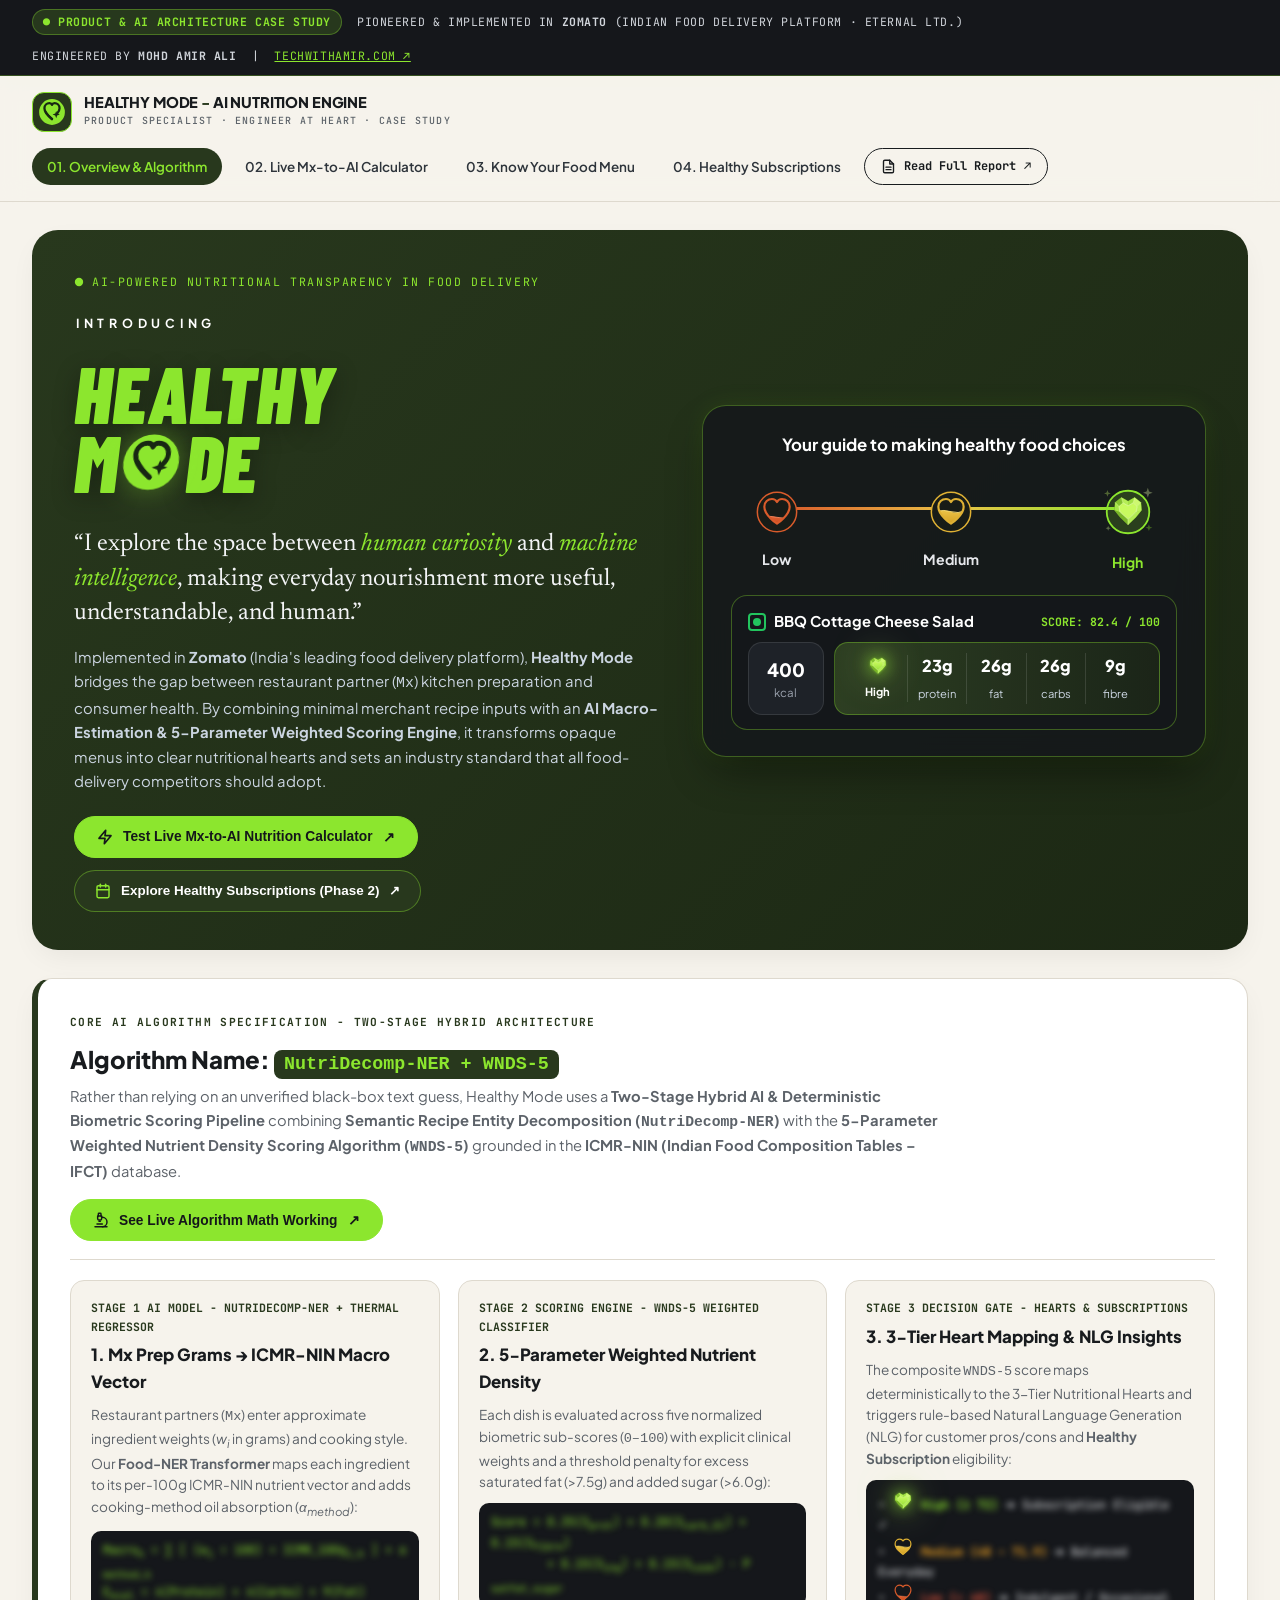
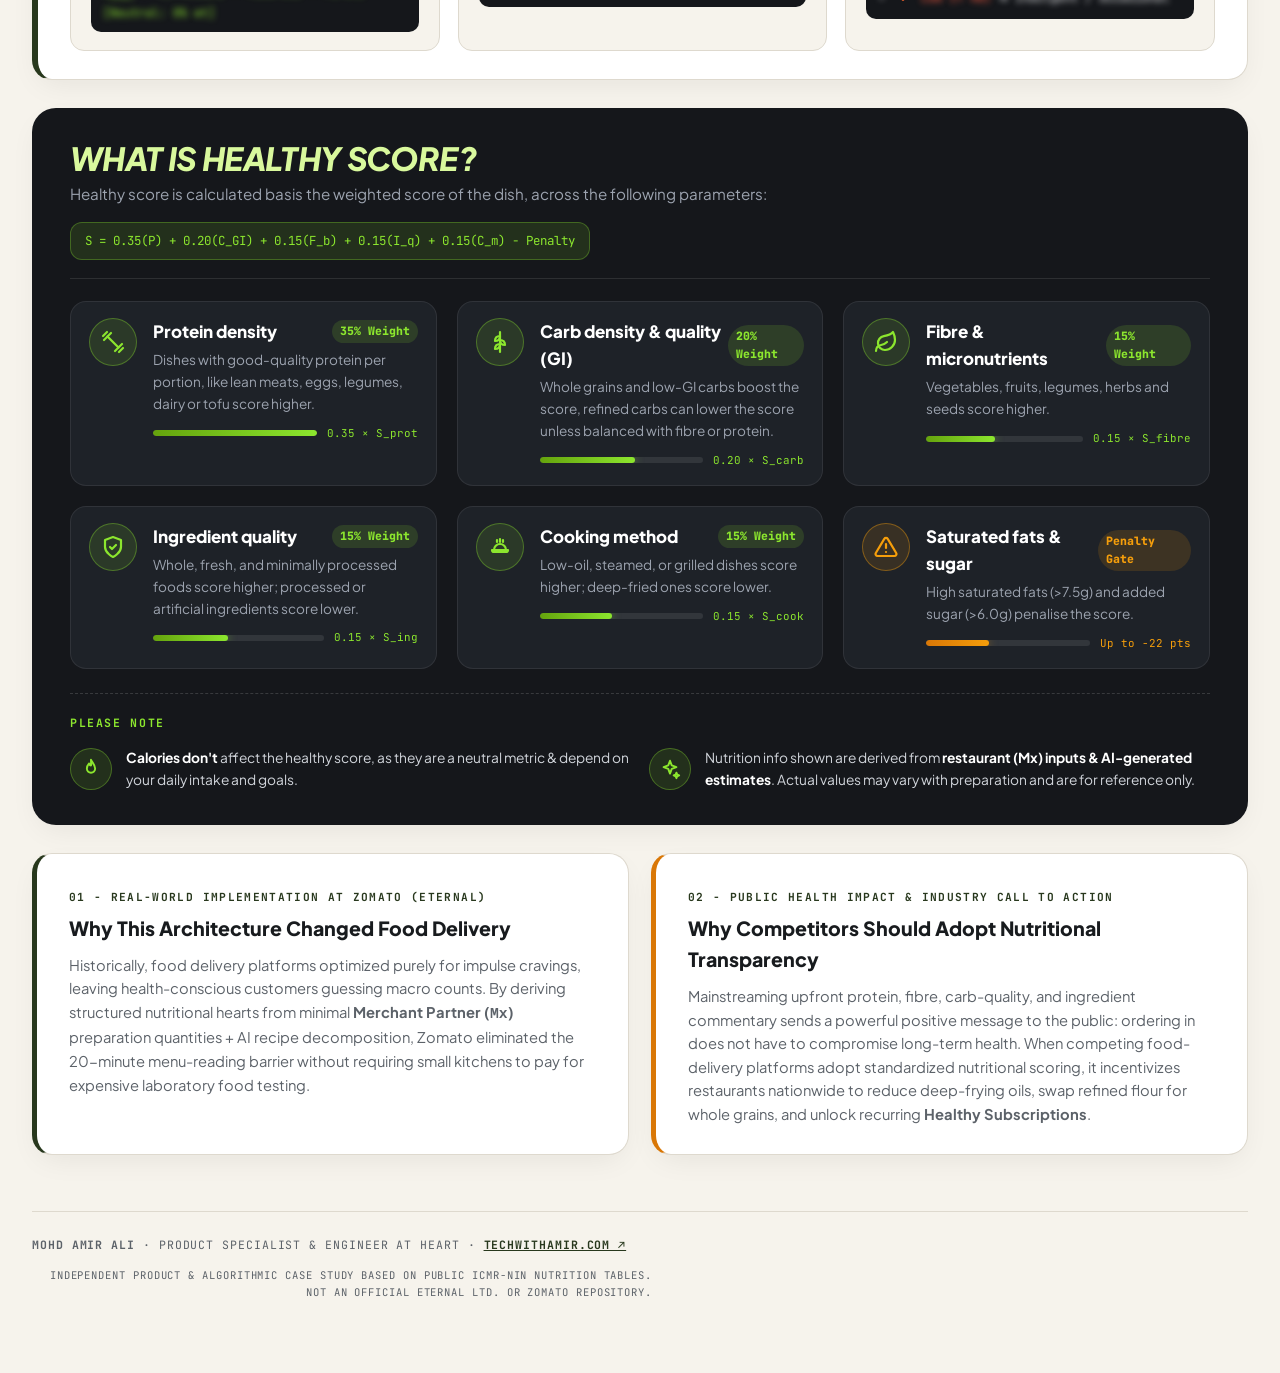
==== commit 4ab050d1: "Add dish detail modal and subscription slot swap" ====
--- a/index.html
+++ b/index.html
@@ -1346,35 +1346,57 @@
         <div>
           <div class="heart-scale-card" style="margin-bottom: 18px;" onmouseleave="previewHeroHeartTier('High')">
             <div class="heart-scale-title">Your guide to making healthy food choices</div>
-            <div class="heart-track-row">
+                        <div class="heart-track-row">
               <div class="heart-track-line"></div>
 
-              <!-- Low Heart (Exact Generated Quarter-Filled Wavy Terracotta Heart · Red-Orange Neon Hover) -->
+              <!-- Low Heart (Exact Clipped Quarter-Filled Wavy Terracotta Heart · Red-Orange Neon Hover) -->
               <div class="heart-node heart-node-low"
                    onmouseenter="previewHeroHeartTier('Low'); showHeartCursorTip(event, 'Click to filter low healthy dishes ↗', '#F0855B')"
                    onmousemove="moveHeartCursorTip(event)"
                    onmouseleave="hideHeartCursorTip()"
                    onclick="switchTab('explorer'); filterMenuByTier('Low')">
                 <svg width="56" height="56" viewBox="-40 -40 336 336" fill="none" style="overflow: visible;">
+                  <defs>
+                    <clipPath id="heroLowClipMaster">
+                      <path d="M128 198 C128 198 52 148 52 96 C52 68 74 50 98 50 C113 50 123 58 128 68 C133 58 143 50 158 50 C182 50 204 68 204 96 C204 148 128 198 128 198 Z"/>
+                    </clipPath>
+                    <linearGradient id="heroLowGradMaster" x1="0" y1="148" x2="0" y2="202" gradientUnits="userSpaceOnUse">
+                      <stop offset="0%" stop-color="#E26334"/>
+                      <stop offset="100%" stop-color="#C84B20"/>
+                    </linearGradient>
+                  </defs>
                   <circle cx="128" cy="128" r="118" fill="#181C17" stroke="#D95B2B" stroke-width="9"/>
-                  <path d="M 68,158 Q 98,148 128,158 T 188,155 C 162,184 128,198 128,198 C 128,198 94,184 68,158 Z" fill="#E26334"/>
-                  <path d="M 72,158 Q 98,148 128,158 T 184,155" stroke="#F0855B" stroke-width="6" stroke-linecap="round"/>
-                  <path d="M128 198 C128 198 52 148 52 96 C52 68 74 50 98 50 C113 50 123 58 128 68 C133 58 143 50 158 50 C182 50 204 68 204 96 C204 148 128 198 128 198 Z" stroke="#D95B2B" stroke-width="13" stroke-linecap="round" stroke-linejoin="round"/>
+                  <g clip-path="url(#heroLowClipMaster)">
+                    <path d="M36 160 Q88 148 128 160 T220 156 L220 212 L36 212 Z" fill="url(#heroLowGradMaster)"/>
+                    <path d="M40 160 Q88 148 128 160 T216 156" stroke="#F0855B" stroke-width="5.5" stroke-linecap="round" fill="none"/>
+                  </g>
+                  <path d="M128 198 C128 198 52 148 52 96 C52 68 74 50 98 50 C113 50 123 58 128 68 C133 58 143 50 158 50 C182 50 204 68 204 96 C204 148 128 198 128 198 Z" stroke="#D95B2B" stroke-width="13" stroke-linecap="round" stroke-linejoin="round" fill="none"/>
                 </svg>
                 <span class="heart-node-label" id="hero-lbl-Low">Low</span>
               </div>
 
-              <!-- Medium Heart (Exact Generated Half-Filled Wavy Golden-Amber Heart · Amber Neon Hover) -->
+              <!-- Medium Heart (Exact Clipped Half-Filled Wavy Golden-Amber Heart · Amber Neon Hover) -->
               <div class="heart-node heart-node-medium"
                    onmouseenter="previewHeroHeartTier('Medium'); showHeartCursorTip(event, 'Click to filter medium healthy dishes ↗', '#F8DC78')"
                    onmousemove="moveHeartCursorTip(event)"
                    onmouseleave="hideHeartCursorTip()"
                    onclick="switchTab('explorer'); filterMenuByTier('Medium')">
                 <svg width="56" height="56" viewBox="-40 -40 336 336" fill="none" style="overflow: visible;">
+                  <defs>
+                    <clipPath id="heroMedClipMaster">
+                      <path d="M128 198 C128 198 52 148 52 96 C52 68 74 50 98 50 C113 50 123 58 128 68 C133 58 143 50 158 50 C182 50 204 68 204 96 C204 148 128 198 128 198 Z"/>
+                    </clipPath>
+                    <linearGradient id="heroMedGradMaster" x1="0" y1="114" x2="0" y2="202" gradientUnits="userSpaceOnUse">
+                      <stop offset="0%" stop-color="#ECC347"/>
+                      <stop offset="100%" stop-color="#D4A024"/>
+                    </linearGradient>
+                  </defs>
                   <circle cx="128" cy="128" r="118" fill="#181C17" stroke="#DFB134" stroke-width="9"/>
-                  <path d="M 54,122 Q 90,110 128,122 T 202,118 C 188,156 128,198 128,198 C 128,198 68,156 54,122 Z" fill="#ECC347"/>
-                  <path d="M 58,122 Q 90,110 128,122 T 198,118" stroke="#F8DC78" stroke-width="6" stroke-linecap="round"/>
-                  <path d="M128 198 C128 198 52 148 52 96 C52 68 74 50 98 50 C113 50 123 58 128 68 C133 58 143 50 158 50 C182 50 204 68 204 96 C204 148 128 198 128 198 Z" stroke="#DFB134" stroke-width="13" stroke-linecap="round" stroke-linejoin="round"/>
+                  <g clip-path="url(#heroMedClipMaster)">
+                    <path d="M36 124 Q88 112 128 126 T220 120 L220 212 L36 212 Z" fill="url(#heroMedGradMaster)"/>
+                    <path d="M40 124 Q88 112 128 126 T216 120" stroke="#F8DC78" stroke-width="5.5" stroke-linecap="round" fill="none"/>
+                  </g>
+                  <path d="M128 198 C128 198 52 148 52 96 C52 68 74 50 98 50 C113 50 123 58 128 68 C133 58 143 50 158 50 C182 50 204 68 204 96 C204 148 128 198 128 198 Z" stroke="#DFB134" stroke-width="13" stroke-linecap="round" stroke-linejoin="round" fill="none"/>
                 </svg>
                 <span class="heart-node-label" id="hero-lbl-Medium">Medium</span>
               </div>
@@ -1430,9 +1452,7 @@
                 </div>
                 <div class="macros-green-pill" id="hero-prev-pill">
                   <div class="macro-col">
-                    <span class="val" id="hero-prev-heart" style="display: flex; justify-content: center; align-items: center;">
-                      <svg class="inline-heart-svg high-neon-heart" width="22" height="22" viewBox="-28 -28 312 312" fill="none" style="overflow:visible;"><polygon points="128,58 84,34 42,66 38,118 76,166 128,216 180,166 218,118 214,66 172,34" fill="#92D138" stroke="#6CA322" stroke-width="6" stroke-linejoin="round"/><polygon points="84,34 128,58 128,88 94,70" fill="#B5EE56"/><polygon points="172,34 128,58 128,88 162,70" fill="#A4E246"/><polygon points="76,166 38,118 72,130 128,180 128,216" fill="#7AB628"/><polygon points="180,166 218,118 184,130 128,180 128,216" fill="#B2EC53"/><path d="M128 176 L74 126 L68 92 L94 70 L128 90 L162 70 L188 92 L182 126 Z" fill="#C8FA5F" stroke="#E9FFB8" stroke-width="5" stroke-linejoin="round"/><path d="M222 24 L227 38 L241 43 L227 48 L222 62 L217 48 L203 43 L217 38 Z" fill="#E6FFAD"/></svg>
-                    </span>
+                    <span class="val" id="hero-prev-heart" style="display: flex; justify-content: center; align-items: center;"><img src="[data-uri]" alt="High Heart" class="inline-heart-svg high-neon-heart" width="22" height="22" /></span>
                     <span class="lbl" id="hero-prev-tier" style="color: #FFF; font-weight: 700;">High</span>
                   </div>
                   <div class="macro-col">
@@ -1514,9 +1534,9 @@
               The composite <code>WNDS-5</code> score maps deterministically to the 3-Tier Nutritional Hearts and triggers rule-based Natural Language Generation (NLG) for customer pros/cons and <strong>Healthy Subscription</strong> eligibility:
             </p>
             <div class="scroll-code-block" style="background: var(--obsidian-card); color: #F3F4F6; font-family: var(--font-mono); font-size: 0.75rem; padding: 10px 12px; border-radius: 10px; line-height: 1.65;">
-              • <span style="color:#8CE62E;font-weight:700;"><svg class="inline-heart-svg" width="18" height="18" viewBox="0 0 256 256" fill="none"><polygon points="128,58 84,34 42,66 38,118 76,166 128,216 180,166 218,118 214,66 172,34" fill="#92D138" stroke="#E6FFAD" stroke-width="10" stroke-linejoin="round"/><path d="M128 176 L74 126 L68 92 L94 70 L128 90 L162 70 L188 92 L182 126 Z" fill="#C8FA5F" stroke="#E9FFB8" stroke-width="6" stroke-linejoin="round"/></svg> High (≥ 72)</span> ➔ Subscription Eligible ✓<br/>
-              • <span style="color:#F5A623;font-weight:700;"><svg class="inline-heart-svg" width="18" height="18" viewBox="0 0 256 256" fill="none"><path d="M40 124 Q88 112 128 126 T216 120 L216 198 L128 214 L40 198 Z" fill="#ECC347"/><path d="M128 214 C128 214 36 154 36 92 C36 58 62 36 92 36 C110 36 122 46 128 58 C134 46 146 36 164 36 C194 36 220 58 220 92 C220 154 128 214 128 214 Z" stroke="#DFB134" stroke-width="18" stroke-linecap="round" stroke-linejoin="round" fill="none"/></svg> Medium (48 – 71.9)</span> ➔ Balanced Everyday<br/>
-              • <span style="color:#E0533C;font-weight:700;"><svg class="inline-heart-svg" width="18" height="18" viewBox="0 0 256 256" fill="none"><path d="M48 162 Q88 152 128 162 T208 158 L190 186 L128 214 L66 186 Z" fill="#E26334"/><path d="M128 214 C128 214 36 154 36 92 C36 58 62 36 92 36 C110 36 122 46 128 58 C134 46 146 36 164 36 C194 36 220 58 220 92 C220 154 128 214 128 214 Z" stroke="#D95B2B" stroke-width="18" stroke-linecap="round" stroke-linejoin="round" fill="none"/></svg> Low (&lt; 48)</span> ➔ Indulgent / Occasional
+              • <span style="color:#8CE62E;font-weight:700;"><img src="[data-uri]" alt="High Heart" class="inline-heart-svg high-neon-heart" width="22" height="22" /> High (≥ 72)</span> ➔ Subscription Eligible ✓<br/>
+              • <span style="color:#F5A623;font-weight:700;"><img src="[data-uri]" alt="Medium Heart" class="inline-heart-svg" width="22" height="22" /> Medium (48 – 71.9)</span> ➔ Balanced Everyday<br/>
+              • <span style="color:#E0533C;font-weight:700;"><img src="[data-uri]" alt="Low Heart" class="inline-heart-svg" width="22" height="22" /> Low (&lt; 48)</span> ➔ Indulgent / Occasional
             </div>
           </div>
         </div>
@@ -1760,7 +1780,7 @@
               </div>
               <div class="macros-green-pill" id="card-macro-pill">
                 <div class="macro-col">
-                  <span class="val" id="card-heart-icon"><svg class="inline-heart-svg" width="18" height="18" viewBox="0 0 256 256" fill="none"><polygon points="128,58 84,34 42,66 38,118 76,166 128,216 180,166 218,118 214,66 172,34" fill="#92D138" stroke="#E6FFAD" stroke-width="10" stroke-linejoin="round"/><path d="M128 176 L74 126 L68 92 L94 70 L128 90 L162 70 L188 92 L182 126 Z" fill="#C8FA5F" stroke="#E9FFB8" stroke-width="6" stroke-linejoin="round"/></svg></span>
+                  <span class="val" id="card-heart-icon"><img src="[data-uri]" alt="High Heart" class="inline-heart-svg high-neon-heart" width="22" height="22" /></span>
                   <span class="lbl" id="card-tier-label" style="color: #FFFFFF; font-weight: 700;">High</span>
                 </div>
                 <div class="macro-col">
@@ -1854,9 +1874,9 @@
           </div>
           <div style="display: flex; gap: 10px; flex-wrap: wrap;">
             <button type="button" class="nav-link active" id="flt-ALL" onclick="filterMenuByTier('ALL')">All Dishes</button>
-            <button type="button" class="nav-link" id="flt-High" onclick="filterMenuByTier('High')"><svg class="inline-heart-svg" width="18" height="18" viewBox="0 0 256 256" fill="none"><polygon points="128,58 84,34 42,66 38,118 76,166 128,216 180,166 218,118 214,66 172,34" fill="#92D138" stroke="#E6FFAD" stroke-width="10" stroke-linejoin="round"/><path d="M128 176 L74 126 L68 92 L94 70 L128 90 L162 70 L188 92 L182 126 Z" fill="#C8FA5F" stroke="#E9FFB8" stroke-width="6" stroke-linejoin="round"/></svg> High Score Only</button>
-            <button type="button" class="nav-link" id="flt-Medium" onclick="filterMenuByTier('Medium')"><svg class="inline-heart-svg" width="18" height="18" viewBox="0 0 256 256" fill="none"><path d="M40 124 Q88 112 128 126 T216 120 L216 198 L128 214 L40 198 Z" fill="#ECC347"/><path d="M128 214 C128 214 36 154 36 92 C36 58 62 36 92 36 C110 36 122 46 128 58 C134 46 146 36 164 36 C194 36 220 58 220 92 C220 154 128 214 128 214 Z" stroke="#DFB134" stroke-width="18" stroke-linecap="round" stroke-linejoin="round" fill="none"/></svg> Medium Score</button>
-            <button type="button" class="nav-link" id="flt-Low" onclick="filterMenuByTier('Low')"><svg class="inline-heart-svg" width="18" height="18" viewBox="0 0 256 256" fill="none"><path d="M48 162 Q88 152 128 162 T208 158 L190 186 L128 214 L66 186 Z" fill="#E26334"/><path d="M128 214 C128 214 36 154 36 92 C36 58 62 36 92 36 C110 36 122 46 128 58 C134 46 146 36 164 36 C194 36 220 58 220 92 C220 154 128 214 128 214 Z" stroke="#D95B2B" stroke-width="18" stroke-linecap="round" stroke-linejoin="round" fill="none"/></svg> Low Score (Comparison)</button>
+            <button type="button" class="nav-link" id="flt-High" onclick="filterMenuByTier('High')"><img src="[data-uri]" alt="High Heart" class="inline-heart-svg high-neon-heart" width="22" height="22" /> High Score Only</button>
+            <button type="button" class="nav-link" id="flt-Medium" onclick="filterMenuByTier('Medium')"><img src="[data-uri]" alt="Medium Heart" class="inline-heart-svg" width="22" height="22" /> Medium Score</button>
+            <button type="button" class="nav-link" id="flt-Low" onclick="filterMenuByTier('Low')"><img src="[data-uri]" alt="Low Heart" class="inline-heart-svg" width="22" height="22" /> Low Score (Comparison)</button>
           </div>
         </div>
       </div>
@@ -1873,7 +1893,7 @@
             Healthy Subscriptions: Automated Nutritious Lunches &amp; Dinners
           </h2>
           <p style="font-size: 0.94rem; color: #D1D5DB; line-height: 1.65;">
-            Once <strong>Healthy Mode</strong> established a trusted <code>Low → High</code> nutritional scoring baseline, it unlocked <strong>Healthy Subscriptions</strong>, allowing busy professionals to pre-plan and schedule <strong>3-day, 5-day, or 15-day</strong> Lunch and Dinner plans. Only dishes that pass the strict <strong><code><svg class="inline-heart-svg" width="18" height="18" viewBox="0 0 256 256" fill="none"><polygon points="128,58 84,34 42,66 38,118 76,166 128,216 180,166 218,118 214,66 172,34" fill="#92D138" stroke="#E6FFAD" stroke-width="10" stroke-linejoin="round"/><path d="M128 176 L74 126 L68 92 L94 70 L128 90 L162 70 L188 92 L182 126 Z" fill="#C8FA5F" stroke="#E9FFB8" stroke-width="6" stroke-linejoin="round"/></svg> High</code> Healthy Score gate</strong> qualify for subscription rotation.
+            Once <strong>Healthy Mode</strong> established a trusted <code>Low → High</code> nutritional scoring baseline, it unlocked <strong>Healthy Subscriptions</strong>, allowing busy professionals to pre-plan and schedule <strong>3-day, 5-day, or 15-day</strong> Lunch and Dinner plans. Only dishes that pass the strict <strong><code><img src="[data-uri]" alt="High Heart" class="inline-heart-svg high-neon-heart" width="22" height="22" /> High</code> Healthy Score gate</strong> qualify for subscription rotation.
           </p>
         </div>
 
@@ -2114,11 +2134,11 @@
       const rawWeighted = 0.35 * sProt + 0.20 * sCarb + 0.15 * sFibre + 0.15 * sIng + 0.15 * sCook;
       const finalScore = Math.max(12, Math.min(99, rawWeighted - penalty));
 
-      let tier = "Low", heartIcon = `<svg class="inline-heart-svg" width="18" height="18" viewBox="0 0 256 256" fill="none"><path d="M48 162 Q88 152 128 162 T208 158 L190 186 L128 214 L66 186 Z" fill="#E26334"/><path d="M128 214 C128 214 36 154 36 92 C36 58 62 36 92 36 C110 36 122 46 128 58 C134 46 146 36 164 36 C194 36 220 58 220 92 C220 154 128 214 128 214 Z" stroke="#D95B2B" stroke-width="18" stroke-linecap="round" stroke-linejoin="round" fill="none"/></svg>`, borderCol = "rgba(224,83,60,0.45)";
+      let tier = "Low", heartIcon = `<img src="[data-uri]" alt="Low Heart" class="inline-heart-svg" width="22" height="22" />`, borderCol = "rgba(224,83,60,0.45)";
       if (finalScore >= 72) {
-        tier = "High"; heartIcon = `<svg class="inline-heart-svg" width="18" height="18" viewBox="0 0 256 256" fill="none"><polygon points="128,58 84,34 42,66 38,118 76,166 128,216 180,166 218,118 214,66 172,34" fill="#92D138" stroke="#E6FFAD" stroke-width="10" stroke-linejoin="round"/><path d="M128 176 L74 126 L68 92 L94 70 L128 90 L162 70 L188 92 L182 126 Z" fill="#C8FA5F" stroke="#E9FFB8" stroke-width="6" stroke-linejoin="round"/></svg>`; borderCol = "rgba(140,230,46,0.45)";
+        tier = "High"; heartIcon = `<img src="[data-uri]" alt="High Heart" class="inline-heart-svg high-neon-heart" width="22" height="22" />`; borderCol = "rgba(140,230,46,0.45)";
       } else if (finalScore >= 48) {
-        tier = "Medium"; heartIcon = `<svg class="inline-heart-svg" width="18" height="18" viewBox="0 0 256 256" fill="none"><path d="M40 124 Q88 112 128 126 T216 120 L216 198 L128 214 L40 198 Z" fill="#ECC347"/><path d="M128 214 C128 214 36 154 36 92 C36 58 62 36 92 36 C110 36 122 46 128 58 C134 46 146 36 164 36 C194 36 220 58 220 92 C220 154 128 214 128 214 Z" stroke="#DFB134" stroke-width="18" stroke-linecap="round" stroke-linejoin="round" fill="none"/></svg>`; borderCol = "rgba(245,166,35,0.45)";
+        tier = "Medium"; heartIcon = `<img src="[data-uri]" alt="Medium Heart" class="inline-heart-svg" width="22" height="22" />`; borderCol = "rgba(245,166,35,0.45)";
       }
 
       return {
@@ -2317,7 +2337,7 @@
         score: "SCORE: 82.4 / 100",
         scoreCol: "#8CE62E",
         kcal: 400,
-        heartSvg: `<svg class="inline-heart-svg high-neon-heart" width="22" height="22" viewBox="-28 -28 312 312" fill="none" style="overflow:visible;"><polygon points="128,58 84,34 42,66 38,118 76,166 128,216 180,166 218,118 214,66 172,34" fill="#92D138" stroke="#6CA322" stroke-width="6" stroke-linejoin="round"/><polygon points="84,34 128,58 128,88 94,70" fill="#B5EE56"/><polygon points="172,34 128,58 128,88 162,70" fill="#A4E246"/><polygon points="76,166 38,118 72,130 128,180 128,216" fill="#7AB628"/><polygon points="180,166 218,118 184,130 128,180 128,216" fill="#B2EC53"/><path d="M128 176 L74 126 L68 92 L94 70 L128 90 L162 70 L188 92 L182 126 Z" fill="#C8FA5F" stroke="#E9FFB8" stroke-width="5" stroke-linejoin="round"/><path d="M222 24 L227 38 L241 43 L227 48 L222 62 L217 48 L203 43 L217 38 Z" fill="#E6FFAD"/></svg>`,
+        heartSvg: `<img src="[data-uri]" alt="High Heart" class="inline-heart-svg high-neon-heart" width="22" height="22" />`,
         tier: "High",
         prot: "23g",
         fat: "26g",
@@ -2331,7 +2351,7 @@
         score: "SCORE: 63.8 / 100",
         scoreCol: "#ECC347",
         kcal: 520,
-        heartSvg: `<svg class="inline-heart-svg" width="22" height="22" viewBox="-16 -16 288 288" fill="none" style="overflow:visible;"><path d="M 42,118 Q 85,106 128,118 T 214,114 C 200,158 128,212 128,212 C 128,212 56,158 42,118 Z" fill="#ECC347"/><path d="M 46,118 Q 85,106 128,118 T 210,114" stroke="#F8DC78" stroke-width="7" stroke-linecap="round" fill="none"/><path d="M128 214 C128 214 36 154 36 92 C36 58 62 36 92 36 C110 36 122 46 128 58 C134 46 146 36 164 36 C194 36 220 58 220 92 C220 154 128 214 128 214 Z" stroke="#DFB134" stroke-width="18" stroke-linecap="round" stroke-linejoin="round" fill="none"/></svg>`,
+        heartSvg: `<img src="[data-uri]" alt="Medium Heart" class="inline-heart-svg" width="22" height="22" />`,
         tier: "Medium",
         prot: "21g",
         fat: "24g",
@@ -2345,7 +2365,7 @@
         score: "SCORE: 34.2 / 100",
         scoreCol: "#E26334",
         kcal: 780,
-        heartSvg: `<svg class="inline-heart-svg" width="22" height="22" viewBox="-16 -16 288 288" fill="none" style="overflow:visible;"><path d="M 68,158 Q 98,148 128,158 T 188,155 C 162,184 128,212 128,212 C 128,212 94,184 68,158 Z" fill="#E26334"/><path d="M 72,158 Q 98,148 128,158 T 184,155" stroke="#F0855B" stroke-width="7" stroke-linecap="round" fill="none"/><path d="M128 214 C128 214 36 154 36 92 C36 58 62 36 92 36 C110 36 122 46 128 58 C134 46 146 36 164 36 C194 36 220 58 220 92 C220 154 128 214 128 214 Z" stroke="#D95B2B" stroke-width="18" stroke-linecap="round" stroke-linejoin="round" fill="none"/></svg>`,
+        heartSvg: `<img src="[data-uri]" alt="Low Heart" class="inline-heart-svg" width="22" height="22" />`,
         tier: "Low",
         prot: "28g",
         fat: "46g",
@@ -2494,7 +2514,7 @@
 
       grid.innerHTML = list.map(d => {
         const n = d.nutrition;
-        const heart = n.tier === "High" ? `<svg class="inline-heart-svg high-neon-heart" width="22" height="22" viewBox="-28 -28 312 312" fill="none" style="overflow:visible;"><polygon points="128,58 84,34 42,66 38,118 76,166 128,216 180,166 218,118 214,66 172,34" fill="#92D138" stroke="#6CA322" stroke-width="6" stroke-linejoin="round"/><polygon points="84,34 128,58 128,88 94,70" fill="#B5EE56"/><polygon points="172,34 128,58 128,88 162,70" fill="#A4E246"/><polygon points="76,166 38,118 72,130 128,180 128,216" fill="#7AB628"/><polygon points="180,166 218,118 184,130 128,180 128,216" fill="#B2EC53"/><path d="M128 176 L74 126 L68 92 L94 70 L128 90 L162 70 L188 92 L182 126 Z" fill="#C8FA5F" stroke="#E9FFB8" stroke-width="5" stroke-linejoin="round"/><path d="M222 24 L227 38 L241 43 L227 48 L222 62 L217 48 L203 43 L217 38 Z" fill="#E6FFAD"/></svg>` : (n.tier === "Medium" ? `<svg class="inline-heart-svg" width="22" height="22" viewBox="-16 -16 288 288" fill="none" style="overflow:visible;"><path d="M 42,118 Q 85,106 128,118 T 214,114 C 200,158 128,212 128,212 C 128,212 56,158 42,118 Z" fill="#ECC347"/><path d="M 46,118 Q 85,106 128,118 T 210,114" stroke="#F8DC78" stroke-width="7" stroke-linecap="round" fill="none"/><path d="M128 214 C128 214 36 154 36 92 C36 58 62 36 92 36 C110 36 122 46 128 58 C134 46 146 36 164 36 C194 36 220 58 220 92 C220 154 128 214 128 214 Z" stroke="#DFB134" stroke-width="18" stroke-linecap="round" stroke-linejoin="round" fill="none"/></svg>` : `<svg class="inline-heart-svg" width="22" height="22" viewBox="-16 -16 288 288" fill="none" style="overflow:visible;"><path d="M 68,158 Q 98,148 128,158 T 188,155 C 162,184 128,212 128,212 C 128,212 94,184 68,158 Z" fill="#E26334"/><path d="M 72,158 Q 98,148 128,158 T 184,155" stroke="#F0855B" stroke-width="7" stroke-linecap="round" fill="none"/><path d="M128 214 C128 214 36 154 36 92 C36 58 62 36 92 36 C110 36 122 46 128 58 C134 46 146 36 164 36 C194 36 220 58 220 92 C220 154 128 214 128 214 Z" stroke="#D95B2B" stroke-width="18" stroke-linecap="round" stroke-linejoin="round" fill="none"/></svg>`);
+        const heart = n.tier === "High" ? `<img src="[data-uri]" alt="High Heart" class="inline-heart-svg high-neon-heart" width="22" height="22" />` : (n.tier === "Medium" ? `<img src="[data-uri]" alt="Medium Heart" class="inline-heart-svg" width="22" height="22" />` : `<img src="[data-uri]" alt="Low Heart" class="inline-heart-svg" width="22" height="22" />`);
         const prosHtml = n.what_makes_healthy.map(p =>
           `<div class="commentary-item"><span style="color:var(--lime-neon);">✓</span><div><strong style="color:#FFF;">${p[0]}</strong> · ${p[1]}</div></div>`
         ).join("");
@@ -2505,15 +2525,18 @@
         return `
           <div class="zomato-nutrition-card explorer-card-flex" onclick="openDishDetailModal('${d.id}')">
             <div>
-              <div class="dish-header-row" style="justify-content: space-between;">
-                <div style="display: flex; align-items: center; gap: 10px;">
-                  <span class="${d.veg ? 'veg-square' : 'nonveg-square'}"></span>
+              <div class="dish-header-row" style="justify-content: space-between; align-items: flex-start;">
+                <div style="display: flex; align-items: flex-start; gap: 10px; padding-right: 8px;">
+                  <span class="${d.veg ? 'veg-square' : 'nonveg-square'}" style="margin-top: 4px;"></span>
                   <div>
-                    <h3 style="font-size: 1.08rem; font-weight: 800; color: #FFFFFF;">${d.title}</h3>
-                    <div style="font-size: 0.75rem; color: #9CA3AF;">${d.restaurant} · ₹${d.price_inr} · ${d.prep_time_min} mins</div>
+                    <h3 style="font-size: 1.06rem; font-weight: 800; color: #FFFFFF; line-height: 1.25;">${d.title}</h3>
+                    <div style="font-size: 0.75rem; color: #9CA3AF; margin-top: 4px;">${d.restaurant} · ₹${d.price_inr} · ${d.prep_time_min} mins</div>
                   </div>
                 </div>
-                <span style="font-family: var(--font-mono); font-size: 0.74rem; color: var(--lime-neon); font-weight: 800; background: rgba(140,230,46,0.12); padding: 4px 10px; border-radius: 999px; border: 1px solid rgba(140,230,46,0.3);">${n.healthy_score}/100</span>
+                <div style="display: flex; flex-direction: column; align-items: flex-end; gap: 5px; flex-shrink: 0;">
+                  <span style="font-family: var(--font-mono); font-size: 0.74rem; color: var(--lime-neon); font-weight: 800; background: rgba(140,230,46,0.12); padding: 4px 10px; border-radius: 999px; border: 1px solid rgba(140,230,46,0.3);">${n.healthy_score}/100</span>
+                  <span style="font-family: var(--font-mono); font-size: 0.63rem; color: #CBD5E1; background: rgba(255,255,255,0.06); border: 1px solid rgba(255,255,255,0.1); padding: 2px 8px; border-radius: 999px; white-space: nowrap;">${d.genre}</span>
+                </div>
               </div>
 
               <div class="macro-strip-container">
@@ -2523,7 +2546,7 @@
                 </div>
                 <div class="macros-green-pill">
                   <div class="macro-col">
-                    <span class="val" style="display:flex; justify-content:center;">${heart}</span>
+                    <span class="val" style="display:flex; justify-content:center; align-items:center;">${heart}</span>
                     <span class="lbl" style="color:#FFF; font-weight:700;">${n.tier}</span>
                   </div>
                   <div class="macro-col"><span class="val">${n.protein}g</span><span class="lbl">protein</span></div>
@@ -2541,18 +2564,14 @@
               ${consHtml ? `<div style="padding-top:10px; border-top:1px dashed rgba(255,255,255,0.12); margin-bottom: 12px;"><div class="commentary-heading">TO CONSIDER</div>${consHtml}</div>` : ''}
             </div>
 
-            <div style="margin-top: auto; padding-top: 14px; border-top: 1px solid rgba(255,255,255,0.1); display: flex; align-items: center; justify-content: space-between; gap: 10px;">
-              <div style="display: flex; gap: 8px; align-items: center;">
-                <button type="button" onclick="event.stopPropagation(); switchTab('calculator'); document.getElementById('calc-preset-select').value='${d.id}'; loadPresetIntoCalculator('${d.id}');" style="background: rgba(140,230,46,0.14); border: 1px solid rgba(140,230,46,0.45); color: var(--lime-neon); padding: 7px 13px; border-radius: 999px; font-family: var(--font-mono); font-size: 0.71rem; font-weight: 700; cursor: pointer;">
-                  Inspect Math in Calculator ↗
-                </button>
-                <button type="button" onclick="event.stopPropagation(); openDishDetailModal('${d.id}');" style="background: rgba(255,255,255,0.06); border: 1px solid rgba(255,255,255,0.18); color: #E5E7EB; padding: 7px 11px; border-radius: 999px; font-family: var(--font-mono); font-size: 0.69rem; font-weight: 600; cursor: pointer;">
-                  Full Details
-                </button>
-              </div>
-              <span style="font-family: var(--font-mono); font-size: 0.68rem; color: #CBD5E1; background: rgba(255,255,255,0.06); border: 1px solid rgba(255,255,255,0.1); padding: 4px 10px; border-radius: 999px; white-space: nowrap;">
-                ${d.genre}
-              </span>
+            <div style="margin-top: auto; padding-top: 14px; border-top: 1px solid rgba(255,255,255,0.1); display: grid; grid-template-columns: 1.35fr 1fr; gap: 10px; width: 100%;">
+              <button type="button" onclick="event.stopPropagation(); switchTab('calculator'); document.getElementById('calc-preset-select').value='${d.id}'; loadPresetIntoCalculator('${d.id}');" style="width: 100%; height: 38px; display: inline-flex; align-items: center; justify-content: center; gap: 6px; background: rgba(140,230,46,0.14); border: 1px solid rgba(140,230,46,0.48); color: var(--lime-neon); padding: 0 14px; border-radius: 999px; font-family: var(--font-mono); font-size: 0.72rem; font-weight: 700; white-space: nowrap; cursor: pointer; transition: all 0.2s ease;">
+                <span>Inspect Math in Calculator</span>
+                <span>↗</span>
+              </button>
+              <button type="button" onclick="event.stopPropagation(); openDishDetailModal('${d.id}');" style="width: 100%; height: 38px; display: inline-flex; align-items: center; justify-content: center; gap: 6px; background: rgba(255,255,255,0.07); border: 1px solid rgba(255,255,255,0.2); color: #F3F4F6; padding: 0 14px; border-radius: 999px; font-family: var(--font-mono); font-size: 0.72rem; font-weight: 700; white-space: nowrap; cursor: pointer; transition: all 0.2s ease;">
+                <span>Full Dish Details</span>
+              </button>
             </div>
           </div>
         `;
@@ -2562,7 +2581,7 @@
     function openDishDetailModal(dishId) {
       const d = PRESET_DISHES.find(x => x.id === dishId) || PRESET_DISHES[0];
       const res = computeJSNutrition(d.ingredients, d.cooking_method, true);
-      const heart = res.tier === "High" ? `<svg class="inline-heart-svg high-neon-heart" width="22" height="22" viewBox="-28 -28 312 312" fill="none" style="overflow:visible;"><polygon points="128,58 84,34 42,66 38,118 76,166 128,216 180,166 218,118 214,66 172,34" fill="#92D138" stroke="#6CA322" stroke-width="6" stroke-linejoin="round"/><polygon points="84,34 128,58 128,88 94,70" fill="#B5EE56"/><polygon points="172,34 128,58 128,88 162,70" fill="#A4E246"/><polygon points="76,166 38,118 72,130 128,180 128,216" fill="#7AB628"/><polygon points="180,166 218,118 184,130 128,180 128,216" fill="#B2EC53"/><path d="M128 176 L74 126 L68 92 L94 70 L128 90 L162 70 L188 92 L182 126 Z" fill="#C8FA5F" stroke="#E9FFB8" stroke-width="5" stroke-linejoin="round"/><path d="M222 24 L227 38 L241 43 L227 48 L222 62 L217 48 L203 43 L217 38 Z" fill="#E6FFAD"/></svg>` : (res.tier === "Medium" ? `<svg class="inline-heart-svg" width="22" height="22" viewBox="-16 -16 288 288" fill="none" style="overflow:visible;"><path d="M 42,118 Q 85,106 128,118 T 214,114 C 200,158 128,212 128,212 C 128,212 56,158 42,118 Z" fill="#ECC347"/><path d="M 46,118 Q 85,106 128,118 T 210,114" stroke="#F8DC78" stroke-width="7" stroke-linecap="round" fill="none"/><path d="M128 214 C128 214 36 154 36 92 C36 58 62 36 92 36 C110 36 122 46 128 58 C134 46 146 36 164 36 C194 36 220 58 220 92 C220 154 128 214 128 214 Z" stroke="#DFB134" stroke-width="18" stroke-linecap="round" stroke-linejoin="round" fill="none"/></svg>` : `<svg class="inline-heart-svg" width="22" height="22" viewBox="-16 -16 288 288" fill="none" style="overflow:visible;"><path d="M 68,158 Q 98,148 128,158 T 188,155 C 162,184 128,212 128,212 C 128,212 94,184 68,158 Z" fill="#E26334"/><path d="M 72,158 Q 98,148 128,158 T 184,155" stroke="#F0855B" stroke-width="7" stroke-linecap="round" fill="none"/><path d="M128 214 C128 214 36 154 36 92 C36 58 62 36 92 36 C110 36 122 46 128 58 C134 46 146 36 164 36 C194 36 220 58 220 92 C220 154 128 214 128 214 Z" stroke="#D95B2B" stroke-width="18" stroke-linecap="round" stroke-linejoin="round" fill="none"/></svg>`);
+      const heart = res.tier === "High" ? `<img src="[data-uri]" alt="High Heart" class="inline-heart-svg high-neon-heart" width="22" height="22" />` : (res.tier === "Medium" ? `<img src="[data-uri]" alt="Medium Heart" class="inline-heart-svg" width="22" height="22" />` : `<img src="[data-uri]" alt="Low Heart" class="inline-heart-svg" width="22" height="22" />`);
       const modal = document.getElementById("dish-detail-modal");
       const content = document.getElementById("dish-detail-modal-content");
       if (!modal || !content) return;
@@ -2742,7 +2761,7 @@
 
           <div style="padding: 10px 12px; background: var(--bg-cream); border-radius: 12px; margin-bottom: 10px;">
             <div style="display:flex; justify-content:space-between; align-items:center; gap:6px;">
-              <div style="font-family: var(--font-mono); font-size: 0.68rem; color: var(--slate-muted);">${sunSvg} LUNCH (1:00 PM · OFFICE) · <svg class="inline-heart-svg high-neon-heart" width="22" height="22" viewBox="-28 -28 312 312" fill="none" style="overflow:visible;"><polygon points="128,58 84,34 42,66 38,118 76,166 128,216 180,166 218,118 214,66 172,34" fill="#92D138" stroke="#6CA322" stroke-width="6" stroke-linejoin="round"/><polygon points="84,34 128,58 128,88 94,70" fill="#B5EE56"/><polygon points="172,34 128,58 128,88 162,70" fill="#A4E246"/><polygon points="76,166 38,118 72,130 128,180 128,216" fill="#7AB628"/><polygon points="180,166 218,118 184,130 128,180 128,216" fill="#B2EC53"/><path d="M128 176 L74 126 L68 92 L94 70 L128 90 L162 70 L188 92 L182 126 Z" fill="#C8FA5F" stroke="#E9FFB8" stroke-width="5" stroke-linejoin="round"/><path d="M222 24 L227 38 L241 43 L227 48 L222 62 L217 48 L203 43 L217 38 Z" fill="#E6FFAD"/></svg> High (${s.lunchDish.nutrition.healthy_score})</div>
+              <div style="font-family: var(--font-mono); font-size: 0.68rem; color: var(--slate-muted);">${sunSvg} LUNCH (1:00 PM · OFFICE) · <img src="[data-uri]" alt="High Heart" class="inline-heart-svg high-neon-heart" width="22" height="22" /> High (${s.lunchDish.nutrition.healthy_score})</div>
               <button type="button" class="sub-swap-btn" onclick="swapSubscriptionMeal(${s.idx}, 'lunch')">${swapSvg} Swap Meal</button>
             </div>
             <div style="font-weight: 800; font-size: 0.92rem; margin-top: 4px;">${s.lunchDish.title}</div>
@@ -2753,7 +2772,7 @@
 
           <div style="padding: 10px 12px; background: var(--bg-cream); border-radius: 12px;">
             <div style="display:flex; justify-content:space-between; align-items:center; gap:6px;">
-              <div style="font-family: var(--font-mono); font-size: 0.68rem; color: var(--slate-muted);">${moonSvg} DINNER (8:00 PM · HOME) · <svg class="inline-heart-svg high-neon-heart" width="22" height="22" viewBox="-28 -28 312 312" fill="none" style="overflow:visible;"><polygon points="128,58 84,34 42,66 38,118 76,166 128,216 180,166 218,118 214,66 172,34" fill="#92D138" stroke="#6CA322" stroke-width="6" stroke-linejoin="round"/><polygon points="84,34 128,58 128,88 94,70" fill="#B5EE56"/><polygon points="172,34 128,58 128,88 162,70" fill="#A4E246"/><polygon points="76,166 38,118 72,130 128,180 128,216" fill="#7AB628"/><polygon points="180,166 218,118 184,130 128,180 128,216" fill="#B2EC53"/><path d="M128 176 L74 126 L68 92 L94 70 L128 90 L162 70 L188 92 L182 126 Z" fill="#C8FA5F" stroke="#E9FFB8" stroke-width="5" stroke-linejoin="round"/><path d="M222 24 L227 38 L241 43 L227 48 L222 62 L217 48 L203 43 L217 38 Z" fill="#E6FFAD"/></svg> High (${s.dinnerDish.nutrition.healthy_score})</div>
+              <div style="font-family: var(--font-mono); font-size: 0.68rem; color: var(--slate-muted);">${moonSvg} DINNER (8:00 PM · HOME) · <img src="[data-uri]" alt="High Heart" class="inline-heart-svg high-neon-heart" width="22" height="22" /> High (${s.dinnerDish.nutrition.healthy_score})</div>
               <button type="button" class="sub-swap-btn" onclick="swapSubscriptionMeal(${s.idx}, 'dinner')">${swapSvg} Swap Meal</button>
             </div>
             <div style="font-weight: 800; font-size: 0.92rem; margin-top: 4px;">${s.dinnerDish.title}</div>
